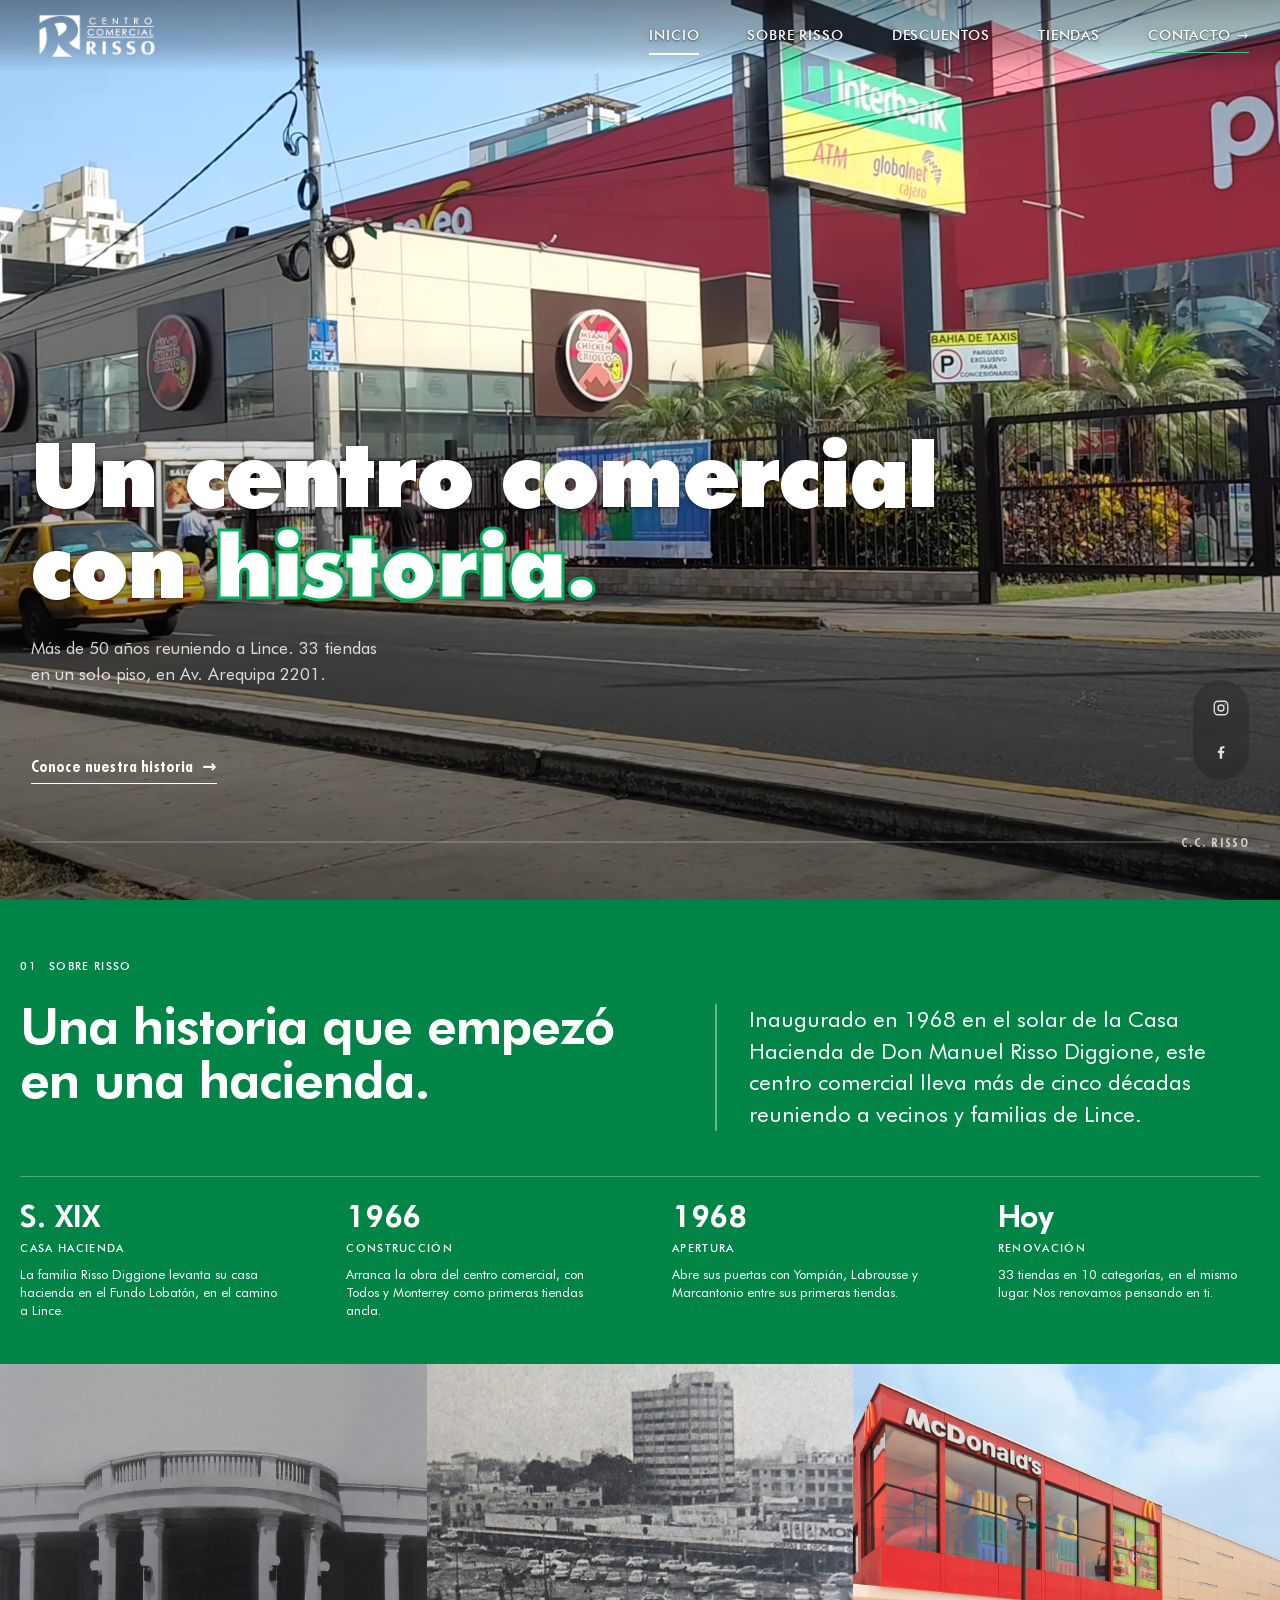
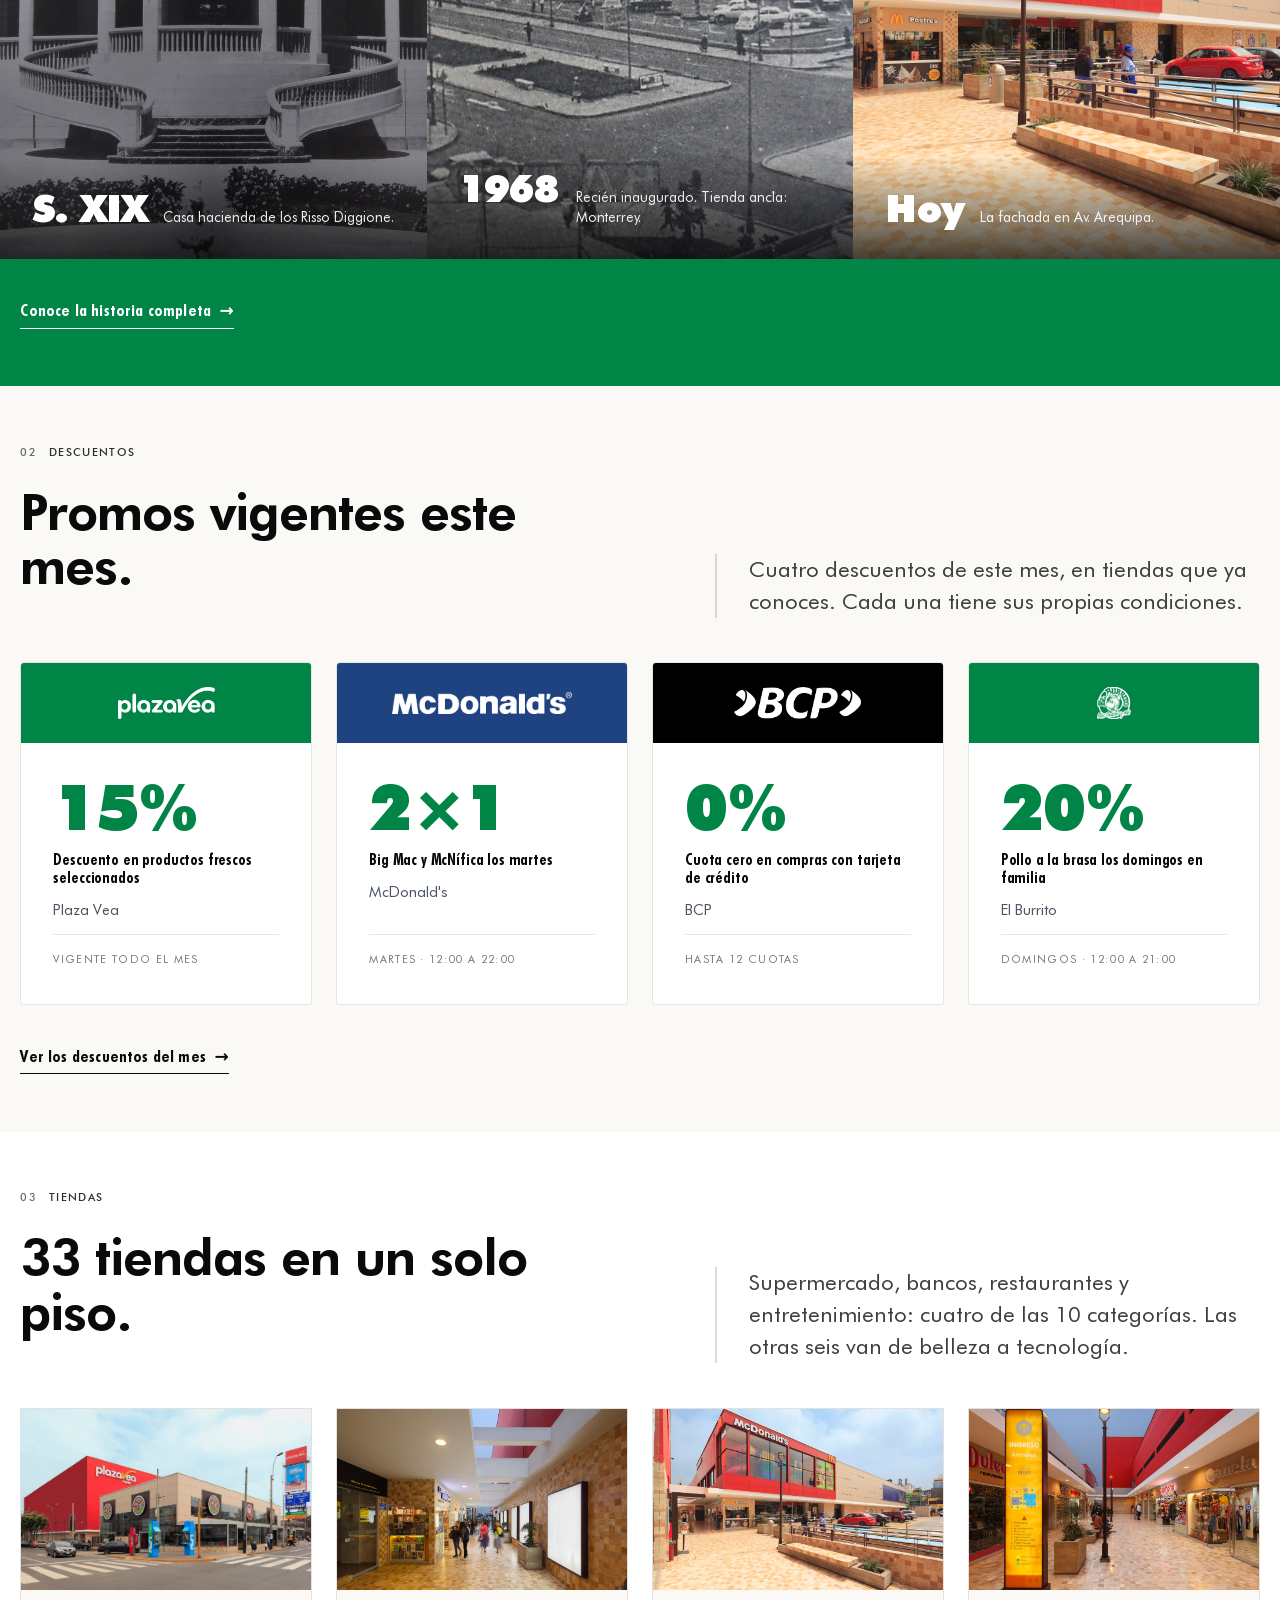
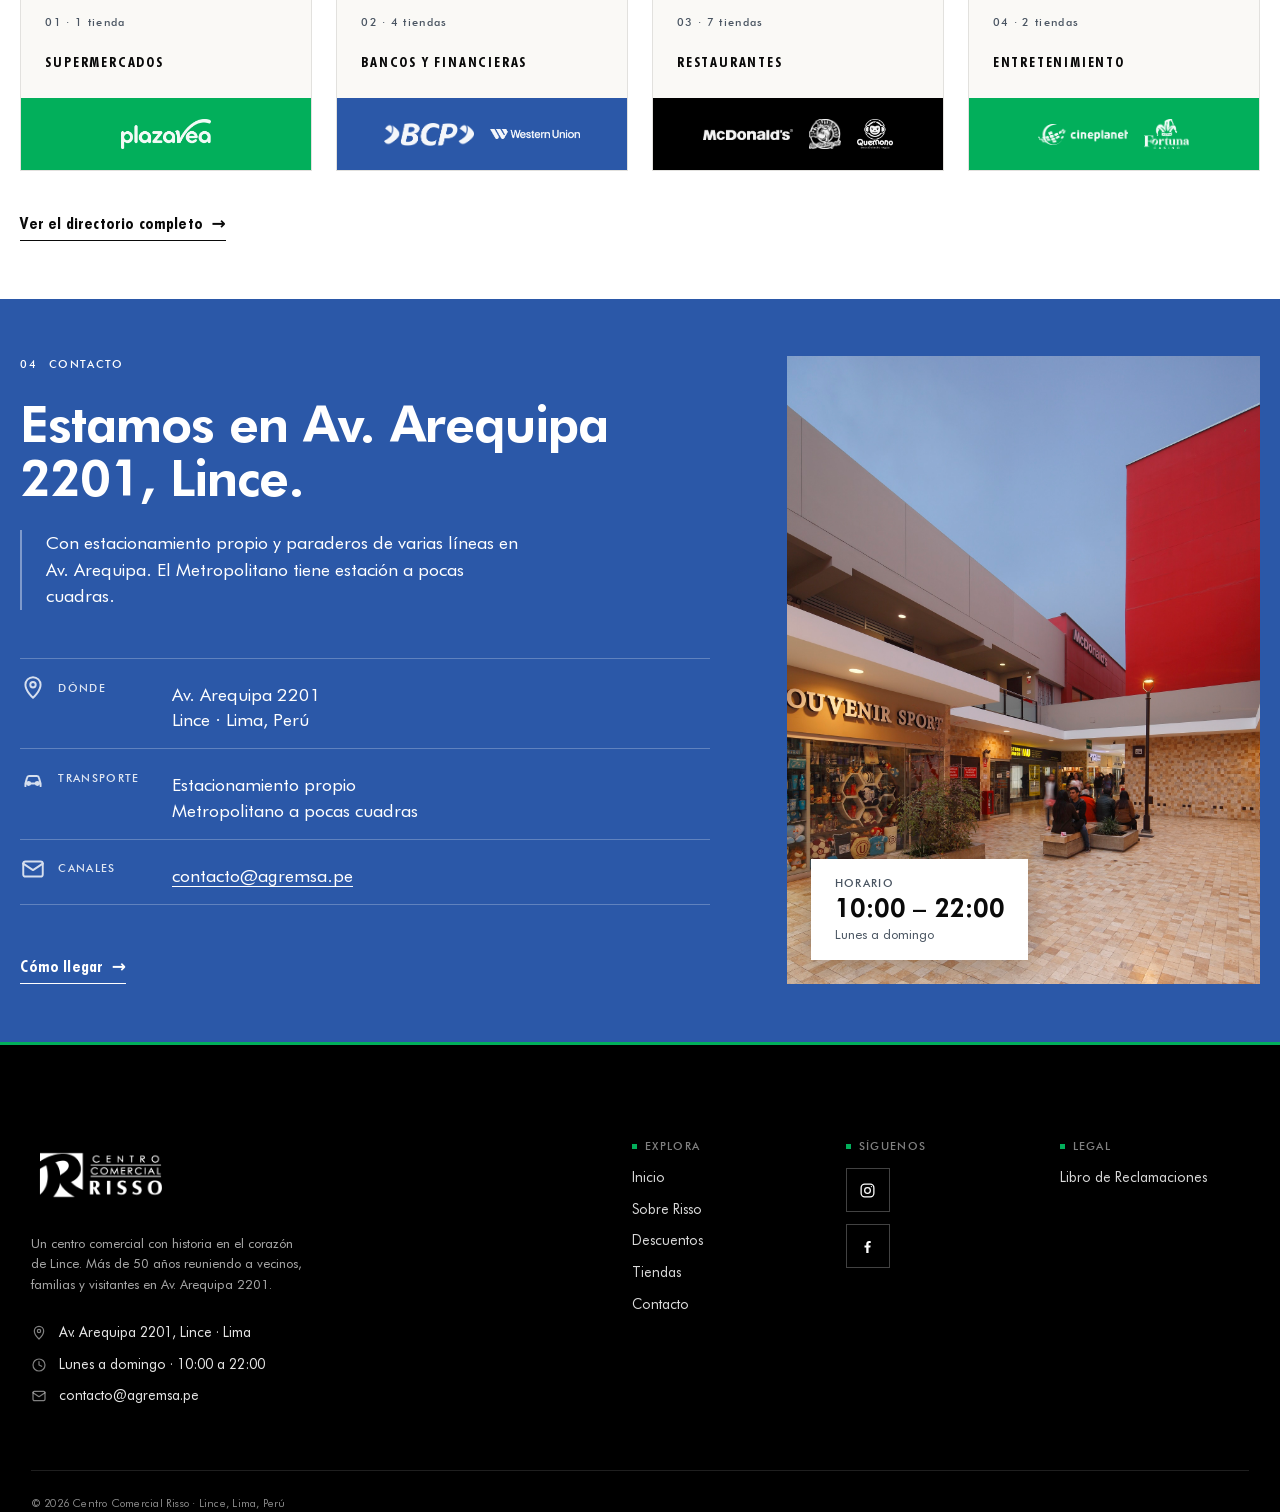
==== v2/index.html @ 8b66ca93 "merge(opendesign): pase tipografico y ritmo vertical del 20-oct desde Open Design - styles.css: ritm" ====
<!doctype html>
<html lang="es-PE">
<head>
  <meta charset="utf-8">
  <meta name="viewport" content="width=device-width, initial-scale=1">
  <title>Centro Comercial Risso · Un espacio de reencuentro · Lince, Lima</title>
  <meta name="description" content="Más de 50 años reuniendo a Lince. 33 tiendas, gastronomía y servicios en un solo piso, en Av. Arequipa 2201. Abierto de lunes a domingo, de 10:00 a 22:00.">
  <meta name="theme-color" content="#02AF5B">
  <meta property="og:type" content="website">
  <meta property="og:title" content="Centro Comercial Risso · Un espacio de reencuentro · Lince">
  <meta property="og:description" content="Más de 50 años reuniendo a Lince. 33 tiendas, 10 categorías y un solo piso, en Av. Arequipa 2201.">
  <meta property="og:image" content="assets/img/cc/DSC08123%20de%20tama%C3%B1o%20grande.jpeg">
  <meta property="og:locale" content="es_PE">
  <link rel="icon" type="image/png" href="assets/img/logo.png">
  <link rel="preload" href="fonts/woff2/FuturaExtraBlack.woff2" as="font" type="font/woff2" crossorigin>
  <link rel="stylesheet" href="assets/css/tokens.css">
  <link rel="stylesheet" href="assets/css/styles.css">
  <script src="assets/js/main.js" defer></script>
</head>
<body>
  <a href="#main" class="skip-link">Saltar al contenido</a>

  <!-- ============================================================
       HEADER (shared)
       ============================================================ -->
  <header class="site-header is-on-dark" role="banner">
    <a href="index.html" class="brand" aria-label="Centro Comercial Risso · Inicio">
      <img src="assets/img/logo-white.png" alt="Centro Comercial Risso" width="206" height="48">
    </a>
    <nav class="nav" aria-label="Navegación principal">
      <a href="index.html" class="is-active" aria-current="page">Inicio</a>
      <a href="sobre-risso.html">Sobre Risso</a>
      <a href="descuentos.html">Descuentos</a>
      <a href="tiendas.html">Tiendas</a>
      <a href="contacto.html" class="nav-cta">Contacto</a>
    </nav>
    <button class="menu-btn" id="menu-btn" aria-label="Abrir menú" aria-expanded="false" aria-controls="mobile-drawer">
      <svg viewBox="0 0 24 24" fill="none" stroke="currentColor" stroke-width="2" stroke-linecap="round" aria-hidden="true"><line x1="4" y1="7" x2="20" y2="7"/><line x1="4" y1="12" x2="20" y2="12"/><line x1="4" y1="17" x2="20" y2="17"/></svg>
    </button>
    <div class="mobile-drawer" id="mobile-drawer" role="dialog" aria-modal="true" aria-labelledby="menu-btn" aria-hidden="true">
      <button class="drawer-close" aria-label="Cerrar menú">
        <svg width="22" height="22" viewBox="0 0 24 24" fill="none" stroke="currentColor" stroke-width="2" stroke-linecap="round" aria-hidden="true"><line x1="6" y1="6" x2="18" y2="18"/><line x1="18" y1="6" x2="6" y2="18"/></svg>
      </button>
      <a href="index.html" aria-current="page">Inicio</a>
      <a href="sobre-risso.html">Sobre Risso</a>
      <a href="descuentos.html">Descuentos</a>
      <a href="tiendas.html">Tiendas</a>
      <a href="contacto.html">Contacto</a>
    </div>
  </header>

  <main id="main">

    <!-- ============================================================
         HERO — full-bleed video + centered claim + RRSS overlay
         ============================================================ -->
    <section class="hero" aria-label="Inicio">
      <video class="hero-video" autoplay muted loop playsinline preload="metadata"
             poster="assets/img/cc/DSC08123%20de%20tama%C3%B1o%20grande.jpeg"
             aria-hidden="true">
        <source data-format="av1" src="videos/risso_tour.mp4" type="video/mp4; codecs=av01.0.05M.08">
        <source src="videos/risso_tour_h264.mp4" type="video/mp4">
      </video>
      <div class="hero-overlay" aria-hidden="true"></div>

      <div class="hero-content">
        <div class="hero-claim-wrap">
          <h1 class="hero-claim">
            <span class="word"><span>Un</span></span>
            <span class="word"><span>centro</span></span>
            <span class="word"><span>comercial</span></span><br>
            <span class="word"><span>con</span></span>
            <span class="word is-remate"><span>historia</span></span><span class="hero-claim-period">.</span>
          </h1>
        </div>
        <p class="hero-sub">Más de 50 años reuniendo a Lince. 33 tiendas en un solo piso, en Av. Arequipa 2201.</p>
        <div class="hero-cta">
          <a href="sobre-risso.html" class="cta-link is-on-dark">Conoce nuestra historia</a>
        </div>
        <div class="hero-progress" aria-hidden="true">
          <div class="progress-track"><div class="progress-bar"></div></div>
          <span class="progress-label">C.C. Risso</span>
        </div>
      </div>

      <!-- RRSS overlay fixed bottom-right (only Inicio) -->
      <div class="hero-socials" aria-label="Redes sociales">
        <a href="https://www.instagram.com/c.c.risso/" target="_blank" rel="noopener" aria-label="Instagram">
          <svg viewBox="0 0 24 24" fill="none" stroke="currentColor" stroke-width="1.8" aria-hidden="true"><rect x="3" y="3" width="18" height="18" rx="5"/><circle cx="12" cy="12" r="4"/><circle cx="17.5" cy="6.5" r="0.9" fill="currentColor" stroke="none"/></svg>
        </a>
        <a href="https://www.facebook.com/CentroComercialRisso/" target="_blank" rel="noopener" aria-label="Facebook">
          <svg viewBox="0 0 24 24" fill="currentColor" aria-hidden="true"><path d="M13.5 21v-7.5h2.5l.4-3h-2.9V8.6c0-.86.24-1.45 1.47-1.45H16.6V4.43c-.28-.04-1.25-.12-2.38-.12-2.36 0-3.97 1.44-3.97 4.08v2.11H7.75v3h2.5V21h3.25z"/></svg>
        </a>
      </div>
    </section>

    <!-- ============================================================
         STORYTELLING ANCHORS — Sobre Risso → Descuentos → Tiendas → Contacto
         ============================================================ -->

    <!-- ANCLA 1 · SOBRE RISSO -->
    <section class="anchor anchor--green" id="sobre-risso" aria-labelledby="anchor-1-title">
      <div class="container">
        <div class="anchor-head">
          <div>
            <div class="anchor-eyebrow">
              <span class="num">01</span>
              <span class="label">Sobre Risso</span>
            </div>
            <h2 id="anchor-1-title">Una historia que empezó en una hacienda.</h2>
          </div>
          <p>Inaugurado en 1968 en el solar de la Casa Hacienda de Don Manuel Risso Diggione, este centro comercial lleva más de cinco décadas reuniendo a vecinos y familias de Lince.</p>
        </div>

        <!-- Mini-timeline: 4 hitos en columnas -->
        <div class="timeline" role="list">
          <div class="timeline-item" role="listitem">
            <span class="year">S. XIX</span>
            <span class="label">Casa Hacienda</span>
            <span class="blurb">La familia Risso Diggione levanta su casa hacienda en el Fundo Lobatón, en el camino a Lince.</span>
          </div>
          <div class="timeline-item" role="listitem">
            <span class="year">1966</span>
            <span class="label">Construcción</span>
            <span class="blurb">Arranca la obra del centro comercial, con Todos y Monterrey como primeras tiendas ancla.</span>
          </div>
          <div class="timeline-item" role="listitem">
            <span class="year">1968</span>
            <span class="label">Apertura</span>
            <span class="blurb">Abre sus puertas con Yompián, Labrousse y Marcantonio entre sus primeras tiendas.</span>
          </div>
          <div class="timeline-item" role="listitem">
            <span class="year">Hoy</span>
            <span class="label">Renovación</span>
            <span class="blurb">33 tiendas en 10 categorías, en el mismo lugar. Nos renovamos pensando en ti.</span>
          </div>
        </div>
      </div>

      <!-- Diptych: now vs then, full-bleed, alto fijo, sin gap -->
      <div class="photo-row">
        <figure class="photo-row-item">
          <img src="assets/img/cc/ccrisso/quienessomos1_MG_4568.jpg" alt="La Casa Hacienda de los Risso Diggione, sobre cuyo solar se construyó el Centro Comercial Risso" loading="lazy">
          <figcaption class="photo-row-cap">
            <span class="photo-row-cap-year">S. XIX</span>
            <span class="photo-row-cap-text">Casa hacienda de los Risso Diggione.</span>
          </figcaption>
        </figure>
        <figure class="photo-row-item">
          <img src="assets/img/cc/ccrisso/quienessomos_3.jpg" alt="Centro Comercial Risso recién inaugurado en 1968, con la tienda ancla Monterrey" loading="lazy">
          <figcaption class="photo-row-cap">
            <span class="photo-row-cap-year">1968</span>
            <span class="photo-row-cap-text">Recién inaugurado. Tienda ancla: Monterrey.</span>
          </figcaption>
        </figure>
        <figure class="photo-row-item">
          <img src="assets/img/cc/ccrisso/galeria1_MG_4933.jpg" alt="Fachada actual del Centro Comercial Risso sobre Av. Arequipa" loading="lazy">
          <figcaption class="photo-row-cap">
            <span class="photo-row-cap-year">Hoy</span>
            <span class="photo-row-cap-text">La fachada en Av. Arequipa.</span>
          </figcaption>
        </figure>
      </div>

      <div class="container">
        <div class="anchor-foot">
          <a href="sobre-risso.html" class="cta-link">Conoce la historia completa</a>
        </div>
      </div>
    </section>

    <!-- ANCLA 2 · DESCUENTOS -->
    <section class="anchor anchor--paper" id="descuentos" aria-labelledby="anchor-2-title">
      <div class="container">
        <div class="anchor-head">
          <div>
            <div class="anchor-eyebrow">
              <span class="num">02</span>
              <span class="label">Descuentos</span>
            </div>
            <h2 id="anchor-2-title">Promos vigentes este mes.</h2>
          </div>
          <p>Cuatro descuentos de este mes, en tiendas que ya conoces. Cada una tiene sus propias condiciones.</p>
        </div>

        <!-- Preview de 4 descuentos — mismas cards que descuentos.html
             (cycling banda G·B·I + logo blanco + descuento grande + título + tienda + vigencia) -->
        <div class="promo-list promo-list--home">

          <article class="promo-row">
            <div class="promo-card-band">
              <img src="assets/img/tenants/logos/PlazaVea_logo_rgb_blanco.png" alt="Plaza Vea" loading="lazy">
            </div>
            <div class="promo-card-body">
              <div class="promo-discount">15%</div>
              <h3 class="promo-title">Descuento en productos frescos seleccionados</h3>
              <p class="promo-store">Plaza Vea</p>
              <p class="promo-vigency">Vigente todo el mes</p>
            </div>
          </article>

          <article class="promo-row">
            <div class="promo-card-band">
              <img src="assets/img/tenants/logos/mcdonalds-wordmark_logo_blanco.png" alt="McDonald's" loading="lazy">
            </div>
            <div class="promo-card-body">
              <div class="promo-discount">2×1</div>
              <h3 class="promo-title">Big Mac y McNífica los martes</h3>
              <p class="promo-store">McDonald's</p>
              <p class="promo-vigency">Martes · 12:00 a 22:00</p>
            </div>
          </article>

          <article class="promo-row">
            <div class="promo-card-band">
              <img src="assets/img/tenants/logos/BCP_logo_blanco.png" alt="BCP" loading="lazy">
            </div>
            <div class="promo-card-body">
              <div class="promo-discount">0%</div>
              <h3 class="promo-title">Cuota cero en compras con tarjeta de crédito</h3>
              <p class="promo-store">BCP</p>
              <p class="promo-vigency">Hasta 12 cuotas</p>
            </div>
          </article>

          <article class="promo-row">
            <div class="promo-card-band">
              <img src="assets/img/tenants/logos/El_burrito_logo_blanco.png" alt="El Burrito" loading="lazy">
            </div>
            <div class="promo-card-body">
              <div class="promo-discount">20%</div>
              <h3 class="promo-title">Pollo a la brasa los domingos en familia</h3>
              <p class="promo-store">El Burrito</p>
              <p class="promo-vigency">Domingos · 12:00 a 21:00</p>
            </div>
          </article>

        </div>

        <div class="anchor-foot">
          <a href="descuentos.html" class="cta-link">Ver los descuentos del mes</a>
        </div>
      </div>
    </section>

    <!-- ANCLA 3 · TIENDAS -->
    <section class="anchor anchor--white" id="tiendas" aria-labelledby="anchor-3-title">
      <div class="container">
        <div class="anchor-head">
          <div>
            <div class="anchor-eyebrow">
              <span class="num">03</span>
              <span class="label">Tiendas</span>
            </div>
            <h2 id="anchor-3-title">33 tiendas en un solo piso.</h2>
          </div>
          <p>Supermercado, bancos, restaurantes y entretenimiento: cuatro de las 10 categorías. Las otras seis van de belleza a tecnología.</p>
        </div>

        <!-- Preview de 4 categorías con logos -->
        <div class="category-preview-grid">
          <a href="tiendas.html#cat-1" class="cat-preview">
            <span class="cat-thumb">
              <img src="assets/img/cc/ccrisso/inicio2_MG_4885v.jpg" alt="Plaza Vea y el centro comercial visto desde Av. Arequipa" loading="lazy">
            </span>
            <span class="cat-body">
              <span class="cat-num">01 · 1 tienda</span>
              <span class="cat-name">Supermercados</span>
            </span>
            <span class="cat-logos"><img src="assets/img/tenants/logos/PlazaVea_logo_rgb_blanco.png" alt="Plaza Vea"></span>
          </a>
          <a href="tiendas.html#cat-2" class="cat-preview">
            <span class="cat-thumb">
              <img src="assets/img/cc/ccrisso/galeria3_MG_5035.jpg" alt="Galería techada del centro comercial" loading="lazy">
            </span>
            <span class="cat-body">
              <span class="cat-num">02 · 4 tiendas</span>
              <span class="cat-name">Bancos y Financieras</span>
            </span>
            <span class="cat-logos"><img src="assets/img/tenants/logos/BCP_logo_blanco.png" alt="BCP"><img src="assets/img/tenants/logos/WesternUnion_logo_2023_Unalinea_blanco.png" alt="Western Union"></span>
          </a>
          <a href="tiendas.html#cat-3" class="cat-preview">
            <span class="cat-thumb">
              <img src="assets/img/cc/ccrisso/galeria1_MG_4933.jpg" alt="Exterior de McDonald's en el centro comercial" loading="lazy">
            </span>
            <span class="cat-body">
              <span class="cat-num">03 · 7 tiendas</span>
              <span class="cat-name">Restaurantes</span>
            </span>
            <span class="cat-logos"><img src="assets/img/tenants/logos/mcdonalds-wordmark_logo_blanco.png" alt="McDonald's"><img src="assets/img/tenants/logos/El_burrito_logo_blanco.png" alt="El Burrito"><img src="assets/img/tenants/logos/quemono_logo_blanco.png" alt="Qué Monó"></span>
          </a>
          <a href="tiendas.html#cat-4" class="cat-preview">
            <span class="cat-thumb">
              <img src="assets/img/cc/ccrisso/galeria7_MG_5023.jpg" alt="Ingreso al centro comercial por la calle Arenales" loading="lazy">
            </span>
            <span class="cat-body">
              <span class="cat-num">04 · 2 tiendas</span>
              <span class="cat-name">Entretenimiento</span>
            </span>
            <span class="cat-logos"><img src="assets/img/tenants/logos/cineplanet_logo_blanco.png" alt="Cineplanet"><img src="assets/img/tenants/logos/Nuevo_Fortuna_Casino_logo_blanco.png" alt="Nuevo Fortuna Casino"></span>
          </a>
        </div>

        <div class="anchor-foot">
          <a href="tiendas.html" class="cta-link">Ver el directorio completo</a>
        </div>
      </div>
    </section>

    <!-- ANCLA 4 · CONTACTO -->
    <section class="anchor anchor--blue" id="contacto" aria-labelledby="anchor-4-title" data-od-id="ancla-contacto">
      <div class="container visit-grid">
        <div class="visit-copy">
          <div class="anchor-eyebrow">
            <span class="num">04</span>
            <span class="label">Contacto</span>
          </div>
          <h2 id="anchor-4-title">Estamos en Av. Arequipa 2201, Lince.</h2>
          <p class="visit-lede">Con estacionamiento propio y paraderos de varias líneas en Av. Arequipa. El Metropolitano tiene estación a pocas cuadras.</p>

          <dl class="visit-facts">
            <div class="visit-fact">
              <dt><img src="assets/img/icons/pin.svg" alt="">Dónde</dt>
              <dd><address>Av. Arequipa 2201<br>Lince · Lima, Perú</address></dd>
            </div>
            <div class="visit-fact">
              <dt><img src="assets/img/icons/car.svg" alt="">Transporte</dt>
              <dd>Estacionamiento propio<br>Metropolitano a pocas cuadras</dd>
            </div>
            <div class="visit-fact">
              <dt><img src="assets/img/icons/mail.svg" alt="">Canales</dt>
              <dd><a href="mailto:contacto@agremsa.pe">contacto@agremsa.pe</a></dd>
            </div>
          </dl>

          <div class="anchor-foot">
            <a href="contacto.html" class="cta-link">Cómo llegar</a>
          </div>
        </div>

        <figure class="visit-media">
          <img src="assets/img/cc/ccrisso/galeria5_MG_5026.jpg" width="1500" height="2250" alt="Plaza del Centro Comercial Risso al atardecer, con visitantes frente a la tienda Souvenir Sport" loading="lazy" data-od-id="contacto-imagen">
          <figcaption class="visit-plate">
            <span class="visit-plate-label">Horario</span>
            <span class="visit-plate-hours">10:00 – 22:00</span>
            <span class="visit-plate-meta">Lunes a domingo</span>
          </figcaption>
        </figure>
      </div>
    </section>

  </main>

  <!-- ============================================================
       FOOTER (shared · black)
       ============================================================ -->
  <footer class="site-footer" role="contentinfo" data-od-id="site-footer">
    <div class="footer-inner">
      <div class="footer-top">
        <div class="footer-brand">
          <img src="assets/img/logo-white.png" alt="Centro Comercial Risso" width="120" height="28">
          <p>Un centro comercial con historia en el corazón de Lince. Más de 50 años reuniendo a vecinos, familias y visitantes en Av. Arequipa 2201.</p>
          <ul class="footer-contact">
            <li>
              <svg viewBox="0 0 24 24" fill="none" stroke="currentColor" stroke-width="1.8" stroke-linecap="round" stroke-linejoin="round" aria-hidden="true"><path d="M12 21s-7-6.2-7-12a7 7 0 0 1 14 0c0 5.8-7 12-7 12z"/><circle cx="12" cy="9" r="2.5"/></svg>
              <span>Av. Arequipa 2201, Lince · Lima</span>
            </li>
            <li>
              <svg viewBox="0 0 24 24" fill="none" stroke="currentColor" stroke-width="1.8" stroke-linecap="round" stroke-linejoin="round" aria-hidden="true"><circle cx="12" cy="12" r="9"/><polyline points="12 7 12 12 16 14"/></svg>
              <span>Lunes a domingo · 10:00 a 22:00</span>
            </li>
            <li>
              <svg viewBox="0 0 24 24" fill="none" stroke="currentColor" stroke-width="1.8" stroke-linecap="round" stroke-linejoin="round" aria-hidden="true"><rect x="3" y="5" width="18" height="14" rx="2"/><polyline points="3 7 12 13 21 7"/></svg>
              <a href="mailto:contacto@agremsa.pe">contacto@agremsa.pe</a>
            </li>
          </ul>
        </div>
        <div class="footer-cols">
          <div class="footer-col">
            <h4>Explora</h4>
            <ul>
              <li><a href="index.html">Inicio</a></li>
              <li><a href="sobre-risso.html">Sobre Risso</a></li>
              <li><a href="descuentos.html">Descuentos</a></li>
              <li><a href="tiendas.html">Tiendas</a></li>
              <li><a href="contacto.html">Contacto</a></li>
            </ul>
          </div>
          <div class="footer-col">
            <h4>Síguenos</h4>
            <ul class="footer-socials">
              <li><a href="https://www.instagram.com/c.c.risso/" target="_blank" rel="noopener" aria-label="Instagram">
                <svg viewBox="0 0 24 24" fill="none" stroke="currentColor" stroke-width="1.8" aria-hidden="true"><rect x="3" y="3" width="18" height="18" rx="5"/><circle cx="12" cy="12" r="4"/><circle cx="17.5" cy="6.5" r="0.9" fill="currentColor" stroke="none"/></svg>
              </a></li>
              <li><a href="https://www.facebook.com/CentroComercialRisso/" target="_blank" rel="noopener" aria-label="Facebook">
                <svg viewBox="0 0 24 24" fill="currentColor" aria-hidden="true"><path d="M13.5 21v-7.5h2.5l.4-3h-2.9V8.6c0-.86.24-1.45 1.47-1.45H16.6V4.43c-.28-.04-1.25-.12-2.38-.12-2.36 0-3.97 1.44-3.97 4.08v2.11H7.75v3h2.5V21h3.25z"/></svg>
              </a></li>
            </ul>
          </div>
          <div class="footer-col">
            <h4>Legal</h4>
            <ul>
              <li><a href="libro-reclamaciones.html">Libro de Reclamaciones</a></li>
            </ul>
          </div>
        </div>
      </div>
      <div class="footer-bottom">
        <span>© 2026 Centro Comercial Risso · Lince, Lima, Perú</span>
        </div>
    </div>
  </footer>

</body>
</html>
---- v2/assets/css/tokens.css ----
/* ==========================================================================
   tokens.css — Risso v2
   Design tokens committed by the §8 direction contract.
   Color strategy: COMMITTED.
     - green #02AF5B  ≈45% of the surface (Inicio, Sobre Risso, Contacto)
     - blue  #2B58A8  ≈25% (Tiendas bands, Descuentos accents)
     - black #000000  100% footer
     - white #FFFFFF  ground
     - light tints #41C384 / #5F81BD appear ONLY on hover/surface transitions
   Type stack: Futura exclusively.
     - Heavy (800) / Extra Black (900) → display
     - Medium (500) → kickers, small-caps UI (tracking +60)
     - Book (400)  → body
   Motion grammar: compuesto — fades ≤200ms ease-out, scroll-behavior smooth.
   ========================================================================== */

:root {
  /* --- Color · brand (committed, verified from logo) ------------------- */
  --brand-green:        #02AF5B;   /* dominant green in mark */
  --brand-green-light:  #41C384;   /* tint · hover/surface only */
  --brand-green-deep:   #018547;   /* 8% darker for AAA contrast on white text */

  --brand-blue:         #2B58A8;   /* dominant blue in mark */
  --brand-blue-light:   #5F81BD;   /* tint · hover/surface only */
  --brand-blue-deep:    #1F4280;   /* 8% darker for AAA contrast on white text */

  --ink:                #000000;
  --ink-soft:           #1A1A1A;   /* near-black for soft footer surfaces */
  --ground:             #FFFFFF;
  --paper:              #FAF9F6;   /* warm-neutral ground for editorial sections */

  /* --- Color · text ---------------------------------------------------- */
  --fg:                 #0A0A0A;
  --fg-muted:           #4A5562;
  --fg-soft:            #6E7785;
  --fg-on-green:        #FFFFFF;   /* white on green fills */
  --fg-on-blue:         #FFFFFF;
  --fg-on-ink:          #FFFFFF;

  /* --- Color · state ---------------------------------------------------- */
  --color-error:        #C8482B;   /* form / wizard validation */

  /* --- Color · utility ------------------------------------------------ */
  --border:             rgba(10, 10, 10, 0.10);
  --border-strong:      rgba(10, 10, 10, 0.20);
  --overlay-dark:       rgba(0, 0, 0, 0.42);   /* hero gradient floor */
  --overlay-light:      rgba(255, 255, 255, 0.06);

  /* --- Typography · Futura (self-hosted WOFF2) ------------------------ */
  --font-sans:          "Futura", "Trebuchet MS", system-ui, -apple-system, sans-serif;

  /* Display scale (Futura Heavy/Extra Black) */
  --fs-display-1:       clamp(40px, 7vw, 96px);    /* hero claim */
  --fs-display-2:       clamp(36px, 5.4vw, 76px);   /* page opening */
  --fs-display-3:       clamp(28px, 4vw, 56px);    /* section heading */
  --fs-display-4:       clamp(22px, 2.7vw, 38px);   /* sub-heading */

  --fs-body-lg:         clamp(17px, 1.4vw, 21px);
  --fs-body:            clamp(15px, 1.15vw, 17px);
  --fs-body-sm:         13px;
  --fs-caption:         11px;

  /* Letter-spacing (Futura geometry demands wider tracking for kickers) */
  --track-kicker:       0.06em;     /* +60 / 1000 ≈ Medium UI / kickers */
  --track-display:      -0.01em;    /* tight for Heavy display */
  --track-caps:         0.12em;     /* extra-wide for SMALL CAPS labels */

  /* Line-height */
  --lh-tight:           1.02;
  --lh-display:         1.06;
  --lh-heading:         1.12;
  --lh-body:            1.55;

  /* --- Spacing · 4px rhythm, generous display spacing --------------- */
  --s-1:  4px;
  --s-2:  8px;
  --s-3:  12px;
  --s-4:  16px;
  --s-5:  24px;
  --s-6:  32px;
  --s-7:  48px;
  --s-8:  64px;
  --s-9:  96px;
  --s-10: 128px;
  --s-11: 160px;

  /* Generous editorial padding · "more space above a heading than below it" */
  --pad-section:        clamp(96px, 12vw, 160px);
  --pad-section-tight:  clamp(64px, 8vw, 112px);
  --pad-block:          clamp(48px, 6vw, 80px);

  /* --- Layout ---------------------------------------------------------- */
  --gutter:             clamp(20px, 2.4vw, 40px);   /* side gutter */
  --gutter-xl:          clamp(12px, 1.6vw, 28px);   /* xl removes lateral padding */
  --maxw-prose:         62ch;
  --maxw-narrow:        880px;
  --maxw-content:       clamp(1280px, 96vw, 1680px);
  --maxw-wide:          1440px;
  --maxw-full:          1680px;

  /* --- Motion · compuesto -------------------------------------------- */
  --ease-out:           cubic-bezier(0.22, 0.61, 0.36, 1);
  --ease-in-out:        cubic-bezier(0.65, 0, 0.35, 1);
  --t-fast:             120ms;
  --t-base:             180ms;
  --t-slow:             240ms;
  --scroll:             smooth;

  /* --- Radius · minimal (geometric mid-century) ---------------------- */
  --r-none:             0;
  --r-xs:               2px;
  --r-sm:               4px;
  --r-md:               8px;

  /* --- z-index -------------------------------------------------------- */
  --z-nav:    50;
  --z-overlay:60;
  --z-modal:  80;

  /* --- Breakpoints (for reference; CSS uses raw values) ---------------- */
  /* sm 640 · md 768 · lg 1024 · xl 1280 · 2xl 1536 */
}

/* WCAG-aware utility classes for text-on-fill pairs */
.on-green { color: var(--fg-on-green); }
.on-blue  { color: var(--fg-on-blue); }
.on-ink   { color: var(--fg-on-ink); }

@media (prefers-reduced-motion: reduce) {
  *, *::before, *::after {
    animation-duration: 0.001ms !important;
    animation-iteration-count: 1 !important;
    transition-duration: 0.001ms !important;
    scroll-behavior: auto !important;
  }
}

html { scroll-behavior: smooth; }
---- v2/assets/css/styles.css ----
/* ==========================================================================
   styles.css — Risso v2
   Confianza modernista · Futura-exclusive · color committed (green/blue/ink)
   Companion to tokens.css (must load first).
   ========================================================================== */

/* ---------- Font face: self-hosted WOFF2 (no Google Fonts) ---------- */
@font-face { font-family: 'Futura'; font-style: normal; font-weight: 400; font-display: swap; src: url('../../fonts/woff2/FuturaBook.woff2') format('woff2'); }
@font-face { font-family: 'Futura'; font-style: italic; font-weight: 400; font-display: swap; src: url('../../fonts/woff2/FuturaBookItalic.woff2') format('woff2'); }
@font-face { font-family: 'Futura'; font-style: normal; font-weight: 500; font-display: swap; src: url('../../fonts/woff2/FuturaMedium.woff2') format('woff2'); }
@font-face { font-family: 'Futura'; font-style: normal; font-weight: 700; font-display: swap; src: url('../../fonts/woff2/FuturaBold.woff2') format('woff2'); }
@font-face { font-family: 'Futura'; font-style: italic; font-weight: 700; font-display: swap; src: url('../../fonts/woff2/FuturaBoldItalic.woff2') format('woff2'); }
@font-face { font-family: 'Futura'; font-style: normal; font-weight: 800; font-display: swap; src: url('../../fonts/woff2/FuturaHeavy.woff2') format('woff2'); }
@font-face { font-family: 'Futura'; font-style: italic; font-weight: 800; font-display: swap; src: url('../../fonts/woff2/FuturaHeavyItalic.woff2') format('woff2'); }
@font-face { font-family: 'Futura'; font-style: normal; font-weight: 900; font-display: swap; src: url('../../fonts/woff2/FuturaExtraBlack.woff2') format('woff2'); }

/* ---------- Reset ---------- */
*, *::before, *::after { box-sizing: border-box; }
html, body { margin: 0; padding: 0; }
img, svg, video { display: block; max-width: 100%; height: auto; }
button { font: inherit; color: inherit; background: none; border: none; cursor: pointer; }
input, select, textarea { font: inherit; color: inherit; }
a { color: inherit; text-decoration: none; }
ul, ol { margin: 0; padding: 0; list-style: none; }

/* ---------- Base ---------- */
html {
  font-family: var(--font-sans);
  font-weight: 400;
  font-size: 16px;
  line-height: var(--lh-body);
  color: var(--fg);
  background: var(--ground);
  -webkit-text-size-adjust: 100%;
  text-rendering: optimizeLegibility;
  scroll-behavior: smooth;
}
@media (prefers-reduced-motion: reduce) {
  html { scroll-behavior: auto; }
}
body { min-height: 100vh; overflow-x: hidden; }
::selection { background: var(--brand-green); color: var(--fg-on-green); }

/* ---------- Typography scale ---------- */
h1, h2, h3, h4, h5, h6 { margin: 0; font-family: var(--font-sans); font-weight: 800; line-height: var(--lh-display); letter-spacing: var(--track-display); color: inherit; }
.display-1 { font-size: var(--fs-display-1); font-weight: 800; line-height: var(--lh-tight); letter-spacing: -0.025em; }
.display-2 { font-size: var(--fs-display-2); font-weight: 800; line-height: var(--lh-display); }
.display-3 { font-size: var(--fs-display-3); font-weight: 800; line-height: var(--lh-heading); }
.display-4 { font-size: var(--fs-display-4); font-weight: 700; line-height: var(--lh-heading); }
.kicker    { font-size: var(--fs-caption); font-weight: 500; letter-spacing: var(--track-kicker); text-transform: uppercase; color: var(--fg-muted); }
.caps      { font-size: var(--fs-caption); font-weight: 500; letter-spacing: var(--track-caps); text-transform: uppercase; }
.lede      { font-size: var(--fs-body-lg); font-weight: 400; line-height: 1.45; color: var(--fg); max-width: 56ch; }
.body-lg   { font-size: var(--fs-body-lg); }
.body      { font-size: var(--fs-body); }
.body-sm   { font-size: var(--fs-body-sm); color: var(--fg-muted); }
em, i { font-style: italic; font-family: var(--font-sans); }

/* ---------- Layout primitives ---------- */
.container { width: 100%; max-width: var(--maxw-content); margin-inline: auto; padding-inline: var(--gutter); }
.container-narrow { width: 100%; max-width: var(--maxw-narrow); margin-inline: auto; padding-inline: var(--gutter); }
.container-wide   { width: 100%; max-width: var(--maxw-wide); margin-inline: auto; padding-inline: var(--gutter); }
.container-full   { width: 100%; max-width: var(--maxw-full); margin-inline: auto; padding-inline: var(--gutter); }
.section { padding-block: var(--pad-section); }
.section-tight { padding-block: var(--pad-section-tight); }
@media (min-width: 1280px) {
  .container, .container-narrow, .container-wide, .container-full {
    padding-inline: var(--gutter-xl);   /* xl removes lateral padding */
  }
}

/* ---------- Header / Nav ---------- */
.site-header {
  position: fixed; top: 0; left: 0; right: 0;
  z-index: var(--z-nav);
  display: flex; align-items: center; justify-content: space-between;
  padding: var(--s-1) var(--gutter);   /* 4px block padding keeps the 72px navbar height with the larger logo */
  transition: background var(--t-base) var(--ease-out);
}
.site-header.is-on-dark { color: var(--fg-on-ink); }
.site-header.is-on-dark:not(.is-scrolled) {
  /* Scrim: the header stays transparent, but a soft dark wash guarantees the
     white nav and logo keep contrast over the hero video (Inicio) and over the
     green/blue page-open fills (Sobre Risso, Descuentos, Tiendas, Contacto,
     Libro de Reclamaciones). */
  background: linear-gradient(to bottom, rgba(0,0,0,0.40), rgba(0,0,0,0.22) 62%, rgba(0,0,0,0));
  text-shadow: 0 1px 2px rgba(0,0,0,0.55), 0 0 8px rgba(0,0,0,0.3);
}
/* logo-white.png is the brand-colour mark, not a white version: force it to
   solid white so it never disappears on green, blue or the video. */
.site-header.is-on-dark .brand img { filter: brightness(0) invert(1); }
.site-header.is-scrolled { background: rgba(255,255,255,0.96); backdrop-filter: blur(8px); color: var(--fg); border-bottom: 1px solid var(--border); }
.site-header.is-scrolled.is-on-dark { background: rgba(0,0,0,0.86); color: var(--fg-on-ink); border-bottom: 1px solid rgba(255,255,255,0.06); }
.brand { display: inline-flex; align-items: center; gap: var(--s-3); }
.brand img { height: 64px; width: auto; }   /* logo: 64px / 72px navbar ≈ 89% — larger mark, header height unchanged */
.brand-name { display: none; }   /* "Risso" text removed per brief */
.nav { display: none; }
@media (min-width: 1024px) {
  .nav { display: flex; align-items: center; gap: var(--s-7); }
}
.nav a {
  position: relative;
  display: inline-flex; align-items: center;
  font-size: 14px; font-weight: 500;
  font-style: normal;   /* keep nav upright — never italic */
  color: inherit;
  padding: 6px 0;
  text-transform: uppercase;   /* Comment 12: nav goes upper-case */
  letter-spacing: var(--track-kicker);   /* 0.06em — kicker tracking for small caps at 14px */
  transition: color var(--t-base) var(--ease-out);
}
/* Hover underline grows from the left, same motion language as the footer
   links. Plain links only — .nav-cta already uses ::after for its arrow. */
.nav a:not(.nav-cta)::after {
  content: ''; position: absolute; left: 0; right: 0; bottom: -2px;
  height: 2px; background: currentColor;
  transform: scaleX(0); transform-origin: left;
  transition: transform var(--t-base) var(--ease-out);
}
.nav a:not(.nav-cta):hover::after,
.nav a:not(.nav-cta):focus-visible::after,
.nav a:not(.nav-cta).is-active::after { transform: scaleX(1); }
/* Mirror of the desktop active-link underline for the mobile drawer — same visual
   contract on every nav surface, so screen-reader users (aria-current) and sighted
   users get the same "estás aquí" affordance. Selector targets aria-current so it
   works on whichever link is the current page, regardless of which nav surface it
   lives on (drawer doesn't carry the .is-active class, only aria-current). */
.mobile-drawer a[aria-current="page"] { position: relative; }
.mobile-drawer a[aria-current="page"]::after {
  content: ''; position: absolute; left: 0; right: 0; bottom: -8px;
  height: 2px; background: var(--brand-green);
}
.nav-cta {
  /* Distinguished from plain nav links (color + permanent underline), since
     this is the highest-intent conversion action in the header — never a
     pill/chip, stays a text link like every other CTA on the site. */
  display: inline-flex; align-items: center; gap: 6px;
  font-size: 14px; font-weight: 700;
  font-style: normal;   /* keep cta upright — never italic */
  color: var(--brand-green-deep);
  padding: 6px 0;
  border-bottom: 1px solid var(--brand-green-deep);
  text-transform: uppercase;   /* Comment 12: matches the rest of the nav */
  letter-spacing: var(--track-kicker);
  transition: color var(--t-base) var(--ease-out),
              border-color var(--t-base) var(--ease-out);
}
.site-header.is-on-dark .nav-cta {
  /* WCAG fix (impeccable 2026-10): brand-green-light sobre brand bg daba 2.11–2.24:1.
     El token está declarado "tint · hover/surface only" en tokens.css. Reservamos el
     tinte para el underline (visible pero sin contraste crítico) y usamos --fg-on-ink
     (blanco) para el texto, que pasa 6.85:1 sobre blue y 4.72:1 sobre green-deep. */
  color: var(--fg-on-ink);
  border-bottom-color: var(--brand-green-light);
}
/* Hover never lightens the label: the underline strengthens toward the text
   colour and the arrow nudges right, so contrast never drops below rest. */
.site-header.is-on-dark .nav-cta:hover {
  color: var(--fg-on-ink);
  border-bottom-color: var(--fg-on-ink);
}
.nav-cta:hover { border-bottom-color: var(--fg); }
.nav-cta::after {
  content: '→'; display: inline-block;
  transition: transform var(--t-base) var(--ease-out);
}
.nav-cta:hover::after { transform: translateX(4px); }

/* mobile drawer */
.menu-btn { display: inline-flex; align-items: center; justify-content: center; padding: 8px; color: inherit; }
.menu-btn svg { width: 22px; height: 22px; }
@media (min-width: 1024px) { .menu-btn { display: none; } }
.mobile-drawer {
  position: fixed; inset: 0; z-index: var(--z-overlay);
  background: var(--ink); color: var(--fg-on-ink);
  display: flex; flex-direction: column; align-items: flex-start; justify-content: center;
  padding: var(--s-9) var(--gutter);
  opacity: 0; pointer-events: none;
  visibility: hidden;            /* impeccable 2026-10: removes from a11y tree AND
                                    prevents focus from entering the closed drawer */
  transition: opacity var(--t-slow) var(--ease-out),
              visibility 0s linear var(--t-slow);   /* delay visibility off
                                                       until opacity finishes */
}
.mobile-drawer.is-open {
  opacity: 1; pointer-events: auto;
  visibility: visible;
  transition: opacity var(--t-slow) var(--ease-out),
              visibility 0s linear 0s;   /* visibility on immediately on open */
}
.mobile-drawer a {
  display: block; font-size: clamp(32px, 7vw, 56px); font-weight: 800;
  letter-spacing: -0.02em; padding: 8px 0; color: var(--fg-on-ink);
}
.mobile-drawer .drawer-close {
  position: absolute; top: var(--s-5); right: var(--gutter);
  color: var(--fg-on-ink); padding: 8px;
}

/* ---------- Footer (black, editorial close) ---------- */
.site-footer {
  background: var(--ink); color: var(--fg-on-ink);
  padding: var(--s-9) 0 0;
  border-top: 3px solid var(--brand-green);
  overflow: hidden;
}
.footer-inner {
  max-width: var(--maxw-content);
  margin-inline: auto;
  padding-inline: var(--gutter);
}
.footer-top {
  display: grid; gap: var(--s-8); grid-template-columns: 1fr;
}
@media (min-width: 900px) {
  .footer-top { grid-template-columns: minmax(0, 1.15fr) minmax(0, 1.5fr); gap: var(--s-10); }
}
.footer-brand { display: flex; flex-direction: column; align-items: flex-start; gap: var(--s-5); }
.footer-brand img { height: 68px; width: auto; filter: brightness(0) invert(1); }
.footer-brand p { font-size: var(--fs-body-sm); color: rgba(255,255,255,0.66); max-width: 34ch; line-height: 1.6; margin: 0; }
.footer-contact { display: flex; flex-direction: column; gap: var(--s-3); margin-top: var(--s-1); }
.footer-contact li {
  display: flex; align-items: flex-start; gap: var(--s-3);
  font-size: 14px; line-height: 1.4; color: rgba(255,255,255,0.9);
}
.footer-contact svg { width: 16px; height: 16px; flex: none; margin-top: 2px; color: rgba(255,255,255,0.5); }
.footer-contact a { color: rgba(255,255,255,0.9); transition: color var(--t-base) var(--ease-out); }
.footer-contact a:hover { color: var(--fg-on-ink); text-decoration: underline; text-underline-offset: 3px; }

.footer-cols {
  display: grid; gap: var(--s-6) var(--s-5);
  grid-template-columns: repeat(2, minmax(0, 1fr));
  align-content: start;
}
@media (min-width: 640px) {
  .footer-cols { grid-template-columns: repeat(3, minmax(0, 1fr)); }
}
@media (max-width: 639px) {
  .footer-col:last-child { grid-column: 1 / -1; }
}
.footer-col h4 {
  display: flex; align-items: center; gap: 8px;
  font-size: var(--fs-caption); font-weight: 500; letter-spacing: var(--track-caps); text-transform: uppercase;
  color: rgba(255,255,255,0.5); margin-bottom: var(--s-4);
}
.footer-col h4::before { content: ""; width: 5px; height: 5px; flex: none; background: var(--brand-green); }
.footer-col ul { display: flex; flex-direction: column; gap: var(--s-3); }
.footer-col li { font-size: 14px; line-height: 1.4; color: rgba(255,255,255,0.8); }
.footer-col a {
  position: relative; display: inline-block;
  font-size: 14px; color: rgba(255,255,255,0.85);
  transition: color var(--t-base) var(--ease-out);
}
.footer-col a::after {
  content: ""; position: absolute; left: 0; right: 0; bottom: -2px; height: 1px;
  background: currentColor; transform: scaleX(0); transform-origin: left;
  transition: transform var(--t-base) var(--ease-out);
}
.footer-col a:hover { color: var(--fg-on-ink); }
.footer-col a:hover::after { transform: scaleX(1); }

.footer-socials { flex-direction: row; gap: var(--s-3); }
.footer-socials a {
  display: inline-flex; align-items: center; justify-content: center;
  width: 44px; height: 44px;
  color: var(--fg-on-ink);
  border: 1px solid rgba(255,255,255,0.26);
  transition: background var(--t-base) var(--ease-out), color var(--t-base) var(--ease-out), border-color var(--t-base) var(--ease-out);
}
.footer-socials a::after { display: none; }
.footer-socials a:hover { background: var(--fg-on-ink); color: var(--ink); border-color: var(--fg-on-ink); }
.footer-socials svg { width: 17px; height: 17px; }

.footer-bottom {
  margin-top: var(--s-8);
  padding-top: var(--s-5);
  border-top: 1px solid rgba(255,255,255,0.12);
  display: flex; flex-wrap: wrap; gap: var(--s-3) var(--s-5); justify-content: space-between;
  font-size: var(--fs-caption); letter-spacing: 0.02em; color: rgba(255,255,255,0.55);
}
/* ==========================================================================
   HERO (Inicio)
   ========================================================================== */
.hero {
  position: relative;
  min-height: 100vh; min-height: 100svh;
  display: flex; align-items: flex-end;
  overflow: hidden;
  background: var(--ink); color: var(--fg-on-ink);
  isolation: isolate;
}
.hero-media, .hero-video, .hero-poster {
  position: absolute; inset: 0;
  width: 100%; height: 100%;
  object-fit: cover;
  z-index: -2;
}
.hero-overlay {
  position: absolute; inset: 0;
  background: linear-gradient(180deg, rgba(0,0,0,0) 0%, rgba(0,0,0,0) 38%, rgba(0,0,0,0.42) 72%, rgba(0,0,0,0.58) 100%);
  z-index: -1;
}
.hero-content {
  position: relative; z-index: 1;
  width: 100%; padding: var(--s-7) var(--gutter) var(--s-7);
  display: flex; flex-direction: column;
}
.hero-claim-wrap {
  max-width: clamp(360px, 72vw, 1100px);   /* wide enough for "Un centro comercial" at Extra Black, tight enough for 2 líneas en desktop */
}
.hero-claim {
  font-size: var(--fs-display-1);
  font-weight: 900;       /* Extra Black for display */
  line-height: var(--lh-tight);
  letter-spacing: -0.025em;
  color: var(--fg-on-ink);
  margin: 0;
  text-shadow: 0 1px 2px rgba(0,0,0,0.45), 0 2px 14px rgba(0,0,0,0.25);   /* subtle legibility shadow over the video */
}
.hero-claim .word.is-remate > span {
  font-style: normal;   /* remate "historia": upright, siempre en Extra Black; el contorno verde solo refuerza */
  font-weight: 900;
  -webkit-text-stroke: 3px var(--brand-green);   /* internal-style green outline of the brand */
  text-stroke: 3px var(--brand-green);
}
.hero-claim .word:not(.is-remate) > span { font-style: normal; font-weight: 900; }   /* upright throughout — siempre bold, sin arranque liviano */
.hero-claim .word { display: inline-block; overflow: hidden; vertical-align: bottom; }
.hero-claim .word > span {
  display: inline-block;
  transform: translateY(112%);
  animation: wordUp 720ms var(--ease-out) forwards;
}
.hero-claim .word:nth-child(1) > span { animation-delay: 80ms; }
.hero-claim .word:nth-child(2) > span { animation-delay: 200ms; }
.hero-claim .word:nth-child(3) > span { animation-delay: 320ms; }
.hero-claim .word:nth-child(5) > span { animation-delay: 440ms; }
.hero-claim .word:nth-child(6) > span { animation-delay: 560ms; }
.hero-claim .word:nth-child(7) > span { animation-delay: 680ms; }
.hero-claim-dash > span { margin-right: 0.12em; }
@media (max-width: 700px) {
  .hero-claim { font-size: clamp(26px, 7.6vw, 40px); }   /* keeps "Un centro comercial" on one line on phones */
}
@keyframes wordUp { to { transform: translateY(0); } }
.hero-sub {
  margin-top: var(--s-5);
  max-width: 38ch;
  font-size: clamp(17px, 1.35vw, 20px); line-height: 1.5;
  text-wrap: balance;
  color: rgba(255,255,255,0.82);
}
.hero-cta { margin-top: var(--s-7); display: flex; gap: var(--s-5); flex-wrap: wrap; opacity: 1; transform: none; }
.hero-progress {
  margin-top: var(--s-7);
  display: flex; align-items: center; gap: var(--s-3);
  color: rgba(255,255,255,0.7);
}
.hero-progress .progress-track {
  position: relative; flex: 1; height: 2px;
  background: rgba(255,255,255,0.18);
  overflow: hidden;
}
.hero-progress .progress-bar {
  position: absolute; left: 0; top: 0; bottom: 0;
  width: 0%;
  background: var(--fg-on-ink);
  transition: width 80ms linear;
}
.hero-progress .progress-label {
  font-size: clamp(13px, 1vw, 14px); font-weight: 600;
  letter-spacing: var(--track-caps); text-transform: uppercase;
}
.hero-claim-period { color: #fff; font-weight: 900; -webkit-text-stroke: 3px var(--brand-green); text-stroke: 3px var(--brand-green); }   /* accent period: white fill, 3px green outline matching "historia" remate */

/* RRSS overlay fixed bottom-right of hero (only Inicio) */
.hero-socials {
  position: absolute; right: var(--gutter); bottom: 120px; z-index: 2;   /* lifted above hero-progress / cta row */
  display: flex; flex-direction: column; gap: var(--s-3);
  background: rgba(0,0,0,0.18); backdrop-filter: blur(6px);
  padding: var(--s-3); border-radius: 999px;
}
.hero-socials a {
  display: inline-flex; align-items: center; justify-content: center;
  width: 32px; height: 32px;
  color: var(--fg-on-ink);
  opacity: 0.85;
  transition: opacity var(--t-base) var(--ease-out);
}
.hero-socials a:hover { opacity: 1; }
.hero-socials svg { width: 18px; height: 18px; }

/* ==========================================================================
   STORYTELLING ANCHORS (Inicio · 4 anchors)
   ========================================================================== */
/* Ritmo vertical único para todas las bandas de ancla (Inicio y subpáginas).
   Sustituye el antiguo --pad-section (hasta 160px) por 48–72px. */
.anchor {
  padding-block: clamp(48px, 4.5vw, 72px);
}
.anchor .photo-row { margin-top: clamp(28px, 3.5vw, 48px); }
.anchor--green { background: var(--brand-green-deep); color: var(--fg-on-green); }
.anchor--blue  { background: var(--brand-blue);  color: var(--fg-on-blue); }
.anchor--white { background: var(--ground); color: var(--fg); }
.anchor--paper { background: var(--paper); color: var(--fg); }
.anchor--ink   { background: var(--ink); color: var(--fg-on-ink); }

.anchor-head {
  display: grid; gap: var(--s-7);
  grid-template-columns: 1fr;
  align-items: end;
  margin-bottom: clamp(28px, 3.5vw, 48px);
}
@media (min-width: 900px) {
  .anchor-head { grid-template-columns: 1.1fr 1fr; gap: var(--s-9); }
}
.anchor-eyebrow { display: flex; align-items: center; gap: var(--s-3); margin-bottom: var(--s-5); }
.anchor-eyebrow .num {
  font-size: var(--fs-caption); font-weight: 500;
  letter-spacing: var(--track-caps); text-transform: uppercase;
  opacity: 0.6;
}
.anchor-eyebrow .label {
  font-size: var(--fs-caption); font-weight: 500;
  letter-spacing: var(--track-caps); text-transform: uppercase;
  opacity: 0.85;
}
.anchor h2 {
  font-size: var(--fs-display-3); font-weight: 800;
  letter-spacing: -0.02em; line-height: var(--lh-display);
  margin-bottom: var(--s-5);
}
.anchor-head p {
  font-size: var(--fs-body-lg); line-height: 1.5;
  max-width: 52ch;
  margin: 0;
  border-left: 2px solid currentColor;
  padding-left: var(--s-5);
  opacity: 0.85;
  font-style: normal;
  font-weight: 400;
}
.anchor--green .anchor-head p,
.anchor--blue  .anchor-head p,
.anchor--ink   .anchor-head p { border-left-color: rgba(255,255,255,0.4); opacity: 1; }
.anchor--white .anchor-head p,
.anchor--paper .anchor-head p { border-left-color: rgba(0,0,0,0.18); opacity: 0.78; }
@media (min-width: 1100px) {
  .anchor-head p { font-size: 22px; line-height: 1.45; max-width: 44ch; padding-left: var(--s-6); }
}
.anchor-foot { margin-top: clamp(28px, 3vw, 40px); display: flex; gap: var(--s-7); flex-wrap: wrap; align-items: center; }
.anchor--green .anchor-eyebrow .num,
.anchor--green .anchor-eyebrow .label { color: var(--fg-on-green); opacity: 1; }
.anchor--blue .anchor-eyebrow .num,
.anchor--blue .anchor-eyebrow .label { color: var(--fg-on-blue); opacity: 1; }
.anchor--ink .anchor-eyebrow .num,
.anchor--ink .anchor-eyebrow .label { color: var(--fg-on-ink); opacity: 0.85; }

/* ---- TIMELINE · Sobre Risso preview ---- */
.timeline {
  display: grid;
  grid-template-columns: 1fr;
  gap: var(--s-4);
  border-top: 1px solid currentColor;
  padding-top: var(--s-5);
  position: relative;
}
@media (min-width: 640px) { .timeline { grid-template-columns: repeat(2, 1fr); } }
@media (min-width: 768px) {
  .timeline { grid-template-columns: repeat(4, minmax(0, 1fr)); gap: clamp(40px, 5vw, 72px); }
}
.timeline-item { display: flex; flex-direction: column; gap: var(--s-2); }
.timeline-item .year {
  font-size: clamp(20px, 2.4vw, 32px);
  font-weight: 800;
  letter-spacing: -0.01em;
  line-height: 1;
  color: currentColor;
}
.timeline-item .label {
  font-size: var(--fs-caption); font-weight: 500;
  letter-spacing: var(--track-caps); text-transform: uppercase;
  opacity: 0.75;
}
.timeline-item .blurb {
  font-size: var(--fs-body-sm); line-height: 1.4;
  opacity: 0.85;
}
.anchor--green .timeline-item .year { color: var(--fg-on-green); }
.anchor--green .timeline-item .label,
.anchor--green .timeline-item .blurb { opacity: 1; }
.anchor--green .timeline { border-top-color: rgba(255,255,255,0.3); }

.story-photos {
  display: grid; grid-template-columns: 1.55fr 1fr;
  gap: var(--s-7);
  margin-top: var(--s-9);
  align-items: stretch;
}
.story-photos .photo {
  aspect-ratio: 4/3; overflow: hidden;
  position: relative;
}
.story-photos .photo:nth-child(2) {
  aspect-ratio: 3/4;
  margin-top: var(--s-7);   /* staggered offset for editorial asymmetry */
}
.story-photos .photo img { width: 100%; height: 100%; object-fit: cover; transition: transform 600ms var(--ease-out); }
.story-photos .photo:hover img { transform: scale(1.04); }
.story-photos .photo .photo-meta {
  position: absolute; top: var(--s-3); left: var(--s-3);
  display: inline-flex; align-items: center; gap: var(--s-2);
  padding: 6px 10px;
  background: rgba(0,0,0,0.55); backdrop-filter: blur(4px);
  border-radius: 999px;
  color: var(--fg-on-ink);
  font-size: 11px; font-weight: 500;
  letter-spacing: var(--track-caps); text-transform: uppercase;
}
.story-photos .photo .photo-meta .num { opacity: 0.7; }
.story-photos .photo .photo-meta .year { font-weight: 700; }
.story-photos .photo .caption {
  position: absolute; bottom: var(--s-4); left: var(--s-4); right: var(--s-4);
  font-size: var(--fs-body); font-weight: 500;
  letter-spacing: var(--track-caps); text-transform: uppercase;
  color: var(--fg-on-ink);
  text-shadow: 0 1px 2px rgba(0,0,0,0.6);
}
@media (max-width: 700px) {
  .story-photos { grid-template-columns: 1fr; gap: var(--s-5); }
  .story-photos .photo:nth-child(2) { aspect-ratio: 4/3; margin-top: 0; }
}

/* ---- FULL-BLEED GALLERY · Sobre Risso · editorial grid 2×2 (fewer cards) ---- */
/* Gallery removed per client — see index.html (no .gallery markup) */


/* ---- CATEGORY PREVIEW · Tiendas preview ---- */
.category-preview-grid {
  display: grid; gap: var(--s-5);
  grid-template-columns: 1fr;
}
@media (min-width: 640px) { .category-preview-grid { grid-template-columns: repeat(2, 1fr); } }
@media (min-width: 1024px) { .category-preview-grid { grid-template-columns: repeat(4, 1fr); } }
.cat-preview {
  display: flex; flex-direction: column;
  background: var(--paper);
  border: 1px solid var(--border);
  transition: transform var(--t-base) var(--ease-out), border-color var(--t-base) var(--ease-out);
  overflow: hidden;
}
.cat-preview:hover { transform: translateY(-2px); border-color: var(--brand-blue); }
.cat-preview .cat-body {
  display: flex; flex-direction: column; gap: var(--s-2);
  padding: var(--s-5);
}
.cat-preview .cat-name {
  font-size: var(--fs-body); font-weight: 700;
  letter-spacing: var(--track-caps); text-transform: uppercase;
  color: var(--fg);
}
.cat-preview .cat-num {
  display: block; font-size: var(--fs-caption); font-weight: 500;
  color: var(--fg-muted); margin-bottom: var(--s-3);
  letter-spacing: var(--track-caps);
}
.cat-preview .cat-logos {
  display: flex; align-items: center; justify-content: center; gap: var(--s-4); flex-wrap: wrap;
  padding: var(--s-4) var(--s-5);
  min-height: 72px;
  background: var(--brand-green);
  margin-top: auto;
}
.cat-preview:nth-child(3n+2) .cat-logos { background: var(--brand-blue); }
.cat-preview:nth-child(3n+3) .cat-logos { background: var(--ink); }
.cat-preview .cat-logos img { max-height: 30px; max-width: 90px; width: auto; filter: brightness(0) invert(1); opacity: 0.95; }

/* ---- CONTACT VISIT · Inicio 04 · split editorial con imagen ---- */
.visit-grid {
  display: grid;
  grid-template-columns: 1fr;
  gap: var(--s-8);
  align-items: start;
}
.visit-copy { min-width: 0; }
.visit-lede {
  font-size: var(--fs-body-lg);
  line-height: 1.5;
  max-width: 46ch;
  margin: 0 0 var(--s-7);
  padding-left: var(--s-5);
  border-left: 2px solid rgba(255, 255, 255, 0.4);
  font-style: normal;
}
.visit-facts {
  margin: 0;
  border-top: 1px solid rgba(255, 255, 255, 0.25);
}
.visit-fact {
  display: grid;
  grid-template-columns: 1fr;
  gap: var(--s-2);
  padding-block: var(--s-4);
  border-bottom: 1px solid rgba(255, 255, 255, 0.25);
}
.visit-fact dt {
  display: flex;
  align-items: center;
  gap: var(--s-3);
  font-size: var(--fs-caption);
  font-weight: 500;
  letter-spacing: var(--track-caps);
  text-transform: uppercase;
  opacity: 0.85;
}
.visit-fact dt img {
  flex: none;
  width: 26px;
  height: 26px;
  filter: brightness(0) invert(1);
  opacity: 0.95;
}
.visit-fact dd {
  margin: 0;
  font-size: var(--fs-body-lg);
  line-height: 1.4;
  min-width: 0;
  overflow-wrap: anywhere;
}
.visit-fact dd address { font-style: normal; }
.visit-fact dd a {
  color: inherit;
  border-bottom: 1px solid currentColor;
  transition: border-color var(--t-base) var(--ease-out);
}
.visit-fact dd a:hover { border-color: transparent; }
.visit-fact dd a:focus-visible {
  outline: 2px solid var(--fg-on-blue);
  outline-offset: 3px;
}
.visit-copy .anchor-foot { margin-top: var(--s-7); }
.anchor--blue a:focus-visible { outline-color: var(--fg-on-blue); }

.visit-media {
  position: relative;
  margin: 0;
  aspect-ratio: 4 / 3;
  overflow: hidden;
  background: var(--brand-blue-deep);
}
.visit-media img {
  position: absolute;
  inset: 0;
  width: 100%;
  height: 100%;
  object-fit: cover;
  object-position: center 58%;
}
.visit-plate {
  position: absolute;
  left: var(--s-4);
  bottom: var(--s-4);
  max-width: calc(100% - (2 * var(--s-4)));
  display: grid;
  gap: 2px;
  padding: var(--s-3) var(--s-4) var(--s-4);
  background: var(--ground);
  color: var(--fg);
  box-shadow: 0 14px 34px rgba(0, 0, 0, 0.24);
}
.visit-plate-label {
  font-size: var(--fs-caption);
  font-weight: 500;
  letter-spacing: var(--track-caps);
  text-transform: uppercase;
  color: var(--fg-muted);
}
.visit-plate-hours {
  font-size: clamp(22px, 2vw, 30px);
  font-weight: 800;
  letter-spacing: -0.01em;
  line-height: 1.1;
}
.visit-plate-meta {
  font-size: var(--fs-body-sm);
  color: var(--fg-muted);
}

@media (min-width: 540px) {
  .visit-fact {
    grid-template-columns: 136px minmax(0, 1fr);
    gap: var(--s-4);
    align-items: baseline;
  }
}
@media (min-width: 900px) {
  .visit-grid {
    grid-template-columns: minmax(0, 1.05fr) minmax(320px, 0.72fr);
    gap: clamp(48px, 6vw, 96px);
    align-items: stretch;
  }
  .visit-media {
    aspect-ratio: auto;
    min-height: 460px;
    height: 100%;
  }
  .visit-plate {
    left: var(--s-5);
    bottom: var(--s-5);
    max-width: calc(100% - (2 * var(--s-5)));
    padding: var(--s-4) var(--s-5);
  }
}

/* ==========================================================================
   CTA · text-link with arrow (uniform across the site)
   ========================================================================== */
.cta-link {
  display: inline-flex; align-items: center; gap: 0.5em;
  font-size: clamp(17px, 1.25vw, 19px); font-weight: 600;   /* matches the hero text link sitewide */
  letter-spacing: 0.01em;
  color: inherit;
  border-bottom: 1px solid currentColor;
  padding-bottom: 4px;
  text-decoration: none;
  transition: gap var(--t-base) var(--ease-out), border-color var(--t-base) var(--ease-out);
}
.cta-link::after {
  content: '→';
  display: inline-block;
  transition: transform var(--t-base) var(--ease-out);
}
.cta-link:hover { border-color: transparent; }
.cta-link:hover::after { transform: translateX(6px); }
.cta-link.is-on-dark { color: var(--fg-on-ink); }
p .cta-link { font-size: inherit; }   /* inline links inside body copy keep the paragraph's scale */

.social-cta-row {
  display: flex; flex-wrap: wrap; align-items: center;
  gap: var(--s-4) var(--s-7);
  margin-top: var(--s-6);
}
.social-cta-row .social-cta { gap: var(--s-3); }
.social-cta-row svg { width: 18px; height: 18px; flex: 0 0 auto; }

/* ==========================================================================
   PAGE OPENING (Sobre Risso, Descuentos, Tiendas, Contacto, Libro Recl.)
   ========================================================================== */
.page-open {
  padding-top: clamp(104px, 14vh, 150px);
  padding-bottom: clamp(24px, 3vw, 40px);
  background: var(--brand-green-deep); color: var(--fg-on-green);
}
.page-open--ink   { background: var(--ink); color: var(--fg-on-ink); }
.page-open--blue  { background: var(--brand-blue); color: var(--fg-on-blue); }
.page-open--white { background: var(--ground); color: var(--fg); }
.page-open--paper { background: var(--paper); color: var(--fg); }
.page-open .kicker { color: var(--fg-on-green); opacity: 1; margin-bottom: var(--s-5); }
.page-open--ink .kicker { color: var(--fg-on-ink); opacity: 0.85; }
.page-open--blue .kicker { color: var(--fg-on-blue); opacity: 0.78; }
.page-open--white .kicker,
.page-open--paper .kicker { color: var(--fg-muted); }
.page-open h1 {
  font-size: var(--fs-display-2);
  font-weight: 800;
  letter-spacing: -0.025em;
  line-height: var(--lh-display);
  max-width: 18ch;
  margin-bottom: var(--s-6);
}
.page-open .lede { color: var(--fg-on-green); opacity: 1; max-width: 56ch; }
.page-open--ink .lede { color: var(--fg-on-ink); opacity: 0.9; }
.page-open--blue .lede { color: var(--fg-on-blue); opacity: 0.9; }
.page-open--white .lede,
.page-open--paper .lede { color: var(--fg); }

/* ==========================================================================
   STORY BEATS (Sobre Risso)
   ========================================================================== */
.beat {
  display: grid; gap: var(--s-7);
  grid-template-columns: 1fr;
  padding-block: clamp(32px, 3.5vw, 48px);
  border-top: 1px solid var(--border);
  scroll-margin-top: 120px;   /* clear the sticky site-header when anchor-jumping */
}
.beat:first-of-type { border-top: 0; padding-top: 0; }
.beat:last-of-type { padding-bottom: 0; }
.beat-year {
  font-size: clamp(64px, 9vw, 120px);
  font-weight: 900; letter-spacing: -0.04em; line-height: 0.85;
  color: var(--brand-green-deep);
}
.beat:nth-child(even) .beat-year { color: var(--brand-blue); }
.beat-body h2 {
  font-size: var(--fs-display-4); font-weight: 700; letter-spacing: -0.015em;
  line-height: var(--lh-heading); margin-bottom: var(--s-4);
}
.beat-body p { font-size: var(--fs-body-lg); line-height: 1.55; max-width: 56ch; margin-bottom: var(--s-4); }
.beat-image { position: relative; aspect-ratio: 4/3; overflow: hidden; margin-top: var(--s-5); }
.beat-image img { width: 100%; height: 100%; object-fit: cover; }
.beat-aside {
  margin-top: var(--s-6);
  padding-top: var(--s-5);
  border-top: 1px solid var(--brand-blue);
  font-size: clamp(24px, 2.4vw, 34px);
  font-weight: 500;
  line-height: 1.18;
  letter-spacing: -0.01em;
  color: var(--brand-blue-deep);
  max-width: 26ch;
}

/* Tablet: año a la izquierda, relato e imagen a la derecha */
@media (min-width: 900px) {
  .beat {
    grid-template-columns: minmax(140px, 0.8fr) minmax(0, 1.6fr);
    column-gap: var(--s-7);
    align-items: start;
  }
  .beat-year { grid-column: 1; grid-row: 1; }
  .beat-body { grid-column: 2; grid-row: 1; }
  .beat-image, .beat-aside { grid-column: 2; grid-row: 2; margin-top: 0; }
}

/* Móvil y tablet: las fotos del timeline van a sangre, de borde a borde */
@media (max-width: 1199px) {
  .beat-image {
    grid-column: 1 / -1;
    margin-inline: calc(var(--gutter) * -1);
    margin-top: 0;
    aspect-ratio: 3 / 2;
  }
}
@media (min-width: 900px) and (max-width: 1199px) {
  .beat-year { grid-row: 1; }
  .beat-image { grid-row: 2; aspect-ratio: 16 / 9; }
}

/* Desktop: banda de tres columnas — año · relato · imagen */
@media (min-width: 1200px) {
  .beat {
    grid-template-columns: minmax(160px, 0.75fr) minmax(0, 1.25fr) minmax(0, 1fr);
    column-gap: clamp(40px, 4vw, 72px);
    padding-block: clamp(32px, 3.5vw, 48px);
    align-items: stretch;
  }
  .beat-year { grid-column: 1; grid-row: auto; }
  .beat-body { grid-column: 2; grid-row: auto; }
  .beat-image, .beat-aside { grid-column: 3; grid-row: auto; margin-top: 0; }
  .beat-image { aspect-ratio: auto; min-height: 320px; }
  .beat-image img { position: absolute; inset: 0; }
  .beat-body p { max-width: 48ch; }
  .beat-body h2 { max-width: 22ch; }
  .beat-aside { max-width: none; }
}

/* ---------- Table of Contents (Sobre Risso) ---------- */
.toc {
  margin-block: var(--s-9);
  padding-block: var(--s-7);
  border-top: 1px solid var(--ink);
  border-bottom: 1px solid var(--ink);
}
.toc-eyebrow {
  font-size: 13px; font-weight: 800; letter-spacing: 0.08em;
  text-transform: uppercase;
  color: var(--muted-foreground);
  margin: 0 0 var(--s-5);
}
.toc-list {
  list-style: none; padding: 0; margin: 0;
}
.toc-list li { border-bottom: 0; }   /* separator lives on the anchor — see below */
.toc-list a {
  display: grid;
  grid-template-columns: 4ch 1fr;
  gap: var(--s-4);
  align-items: baseline;
  padding-block: var(--s-4);
  border-bottom: 1px solid color-mix(in srgb, var(--ink) 12%, transparent);
  text-decoration: none;
  color: var(--fg);
  transition: color var(--t-base) var(--ease-out);
}
.toc-list li:last-child a { border-bottom: 0; }
.toc-list a:hover { color: var(--brand-green-deep); }
.toc-num {
  font-size: 13px; font-weight: 800; letter-spacing: 0.04em;
  font-variant-numeric: tabular-nums;
  color: var(--brand-green-deep);
}
.toc-title {
  font-size: var(--fs-body-lg); font-weight: 500; line-height: 1.4;
}
@media (min-width: 768px) {
  .toc-list a { grid-template-columns: 5ch 1fr; gap: var(--s-5); padding-block: var(--s-5); }
  .toc-title { font-size: 20px; }
}
@media (min-width: 1200px) {
  .toc { margin-block: var(--s-7); padding-block: var(--s-6); }
  .toc-list { display: grid; grid-template-columns: repeat(5, 1fr); gap: var(--s-6); }
  .toc-list a {
    display: flex; flex-direction: column; gap: var(--s-2);
    padding-block: 0; border-bottom: 0;
  }
  .toc-list li:last-child a { border-bottom: 0; }
  .toc-title { font-size: 15px; line-height: 1.35; }
}

/* ---------- Section spacing + CTA (Sobre Risso) ---------- */
.beats-section { padding-block: clamp(48px, 4.5vw, 72px); }
.beat-cta { margin-top: var(--s-7); }

/* ---------- CTA row (used after list sections to pair link + helper text) ---------- */
.cta-row {
  margin-top: var(--s-7);
  display: flex;
  gap: var(--s-5);
  align-items: center;
  flex-wrap: wrap;
}

/* ==========================================================================
   EDITORIAL PROMOS (Descuentos) · 3-col on lg, 2-col on sm, 1-col base
   ========================================================================== */
.promo-section { padding-block: clamp(48px, 4.5vw, 72px); }
.promo-list {
  display: grid;
  grid-template-columns: 1fr;
  gap: var(--s-6);
}
@media (min-width: 640px) {
  .promo-list { grid-template-columns: repeat(2, 1fr); gap: var(--s-6); }
}
@media (min-width: 1024px) {
  .promo-list { grid-template-columns: repeat(3, 1fr); gap: var(--s-7); }
}

/* ---- PROMO LIST · home override (tras .promo-list para ganar la cascada) ----
   En el home, el preview muestra 4 promos como teaser: en lg+ van los 4
   en una sola fila (4 cols), heredando 2 cols en md y 1 col en mobile
   de las reglas base de .promo-list de arriba. */
.promo-list--home { /* hereda .promo-list */ }
@media (min-width: 1024px) {
  .promo-list--home { grid-template-columns: repeat(4, 1fr); gap: var(--s-5); }
}
.promo-row {
  display: flex; flex-direction: column;
  background: var(--ground);
  border: 1px solid var(--border);
  border-radius: 4px;
  overflow: hidden;
}
.promo-card-band {
  display: flex; align-items: center; justify-content: center;
  padding: var(--s-5);
  height: 80px;             /* fijo, no min — mismo alto en todas las cards */
  overflow: hidden;
}
.promo-card-band img { max-width: 180px; max-height: 32px; width: auto; height: auto; }
.promo-list .promo-row:nth-child(3n+1) .promo-card-band { background: var(--brand-green-deep); }
.promo-list .promo-row:nth-child(3n+2) .promo-card-band { background: var(--brand-blue-deep); }
.promo-list .promo-row:nth-child(3n+3) .promo-card-band { background: var(--ink); }
.promo-card-body {
  padding: var(--s-6) var(--s-6) var(--s-5);
  display: flex; flex-direction: column; gap: var(--s-3);
  flex: 1;
}
.promo-row .promo-discount {
  font-size: clamp(48px, 5vw, 72px);
  font-weight: 900; letter-spacing: -0.02em;
  line-height: 1; color: var(--brand-green-deep);
}
.promo-row .promo-title {
  font-size: var(--fs-display-5); font-weight: 700;
  letter-spacing: -0.01em; line-height: var(--lh-heading);
  margin: 0;
}
.promo-row .promo-store {
  font-size: var(--fs-body); color: var(--fg-muted);
  margin: 0;
}
.promo-row .promo-vigency {
  font-size: var(--fs-caption); letter-spacing: var(--track-caps);
  text-transform: uppercase; color: var(--fg-soft);
  margin-top: auto;
  padding-top: var(--s-4);
  border-top: 1px solid var(--border);
}

/* ---- PHOTO BAND (single full-bleed shot, max 30vh) ---- */
.photo-band {
  width: 100vw;
  position: relative;
  left: 50%;
  right: 50%;
  margin-left: -50vw;
  margin-right: -50vw;
  height: 30vh;
  min-height: 220px;
  max-height: 360px;
  background-size: cover;
  background-position: center;
  background-color: var(--ink);
}

/* ---- MARCAS PARTICIPANTES (full-bleed band) ---- */
.promo-marcas {
  background: var(--brand-green-deep);
  color: var(--fg-on-ink);
  padding-block: clamp(48px, 4.5vw, 72px);
}
.promo-marcas-eyebrow {
  font-size: var(--fs-caption); font-weight: 500;
  letter-spacing: var(--track-caps); text-transform: uppercase;
  opacity: 0.7;
  margin-bottom: var(--s-3);
}
.promo-marcas-title {
  font-size: var(--fs-display-3); font-weight: 800;
  letter-spacing: -0.02em; line-height: var(--lh-display);
  color: var(--fg-on-ink);
  margin: 0 0 var(--s-7);
  max-width: 22ch;
}
.promo-marcas-grid {
  display: grid;
  grid-template-columns: repeat(2, minmax(0, 1fr));
  gap: var(--s-3);
  overflow: clip;            /* contiene el scroll interno de los <img> sin
                                crear un nuevo containing block (overflow:hidden
                                sí lo haría y rompería position:sticky si
                                algún hijo lo necesitara en el futuro) */
}
@media (min-width: 640px) { .promo-marcas-grid { grid-template-columns: repeat(4, minmax(0, 1fr)); } }
@media (min-width: 1024px) { .promo-marcas-grid { grid-template-columns: repeat(6, minmax(0, 1fr)); } }
.promo-marca-chip {
  display: flex; align-items: center; justify-content: center;
  padding: var(--s-4) var(--s-3);
  min-height: 72px;
  min-width: 0;              /* lets the cell shrink below the logo's intrinsic width
                                so the grid column can hit its 1fr target exactly */
}
.promo-marca-chip img { max-width: 140px; max-height: 36px; width: auto; height: auto; }

.empty-state {
  padding: var(--s-9) var(--gutter); text-align: center;
  background: var(--paper); color: var(--fg-muted);
  font-size: var(--fs-body-lg);
}

/* ==========================================================================
   TENANT DIRECTORY (Tiendas)
   ========================================================================== */
.tiendas-subnav {
  position: sticky; top: 72px; z-index: calc(var(--z-nav) - 1);   /* sit below fixed site-header (72px) */
  background: rgba(255,255,255,0.96); backdrop-filter: blur(8px);
  border-bottom: 1px solid var(--border);
  padding: var(--s-3) var(--gutter);
}
.tiendas-subnav ul {
  position: relative;
  display: flex; flex-wrap: wrap;
  gap: var(--s-3) var(--s-5);
  max-width: var(--maxw-content);
  margin-inline: auto; align-items: center; justify-content: center;
}
.tiendas-subnav a {
  font-size: clamp(14.5px, 1.1vw, 16px); font-weight: 600;
  white-space: nowrap;
  color: var(--fg-muted);
  border-bottom: 2px solid transparent;
  padding: 5px 0;
  transition: color .2s ease;
}
.tiendas-subnav a:hover, .tiendas-subnav a.is-active { color: var(--fg); border-bottom-color: var(--brand-green); }

/* Single sliding underline driven by the scroll spy. JS adds .is-animated
   to the nav so no-JS keeps the plain per-link border. */
.subnav-indicator {
  position: absolute; top: 0; left: 0;
  width: 0; height: 2px;
  margin: 0; padding: 0;
  list-style: none;
  background: var(--brand-green);
  opacity: 0;
  pointer-events: none;
  transform: translate(0, 0);
  transition:
    transform .38s cubic-bezier(.22, .61, .36, 1),
    width .38s cubic-bezier(.22, .61, .36, 1),
    opacity .18s ease;
}
.subnav-indicator.is-visible { opacity: 1; }
.tiendas-subnav.is-animated a.is-active,
.tiendas-subnav.is-animated a.is-active:hover { border-bottom-color: transparent; }
@media (prefers-reduced-motion: reduce) {
  .subnav-indicator { transition: opacity .18s ease; }
}

.tiendas-page { scroll-padding-top: 130px; }   /* anchor jumps land below header (72) + subnav (58) */

/* ---- DIRECTORY · 10 full-bleed brand color bands ----
   Each category is its own page-width band (num + name + desc + tenant
   logo-rail) on the brand color that cycles G · B · I · G · B · I · G ·
   B · I · G. White text + white tenant logos on deep brand colors
   (AAA contrast on body, perfect on display-4). On lg+ the inside of
   each band lays out 2-up (head | tenant rail) on the same band — same
   color for the whole row, never two colors side-by-side. */
.directory {
  display: grid;
  grid-template-columns: 1fr;
}
.directory-row {
  padding: clamp(36px, 4vw, 56px) clamp(20px, 3vw, 36px);
  color: var(--fg-on-ink);
}
.directory-row--green { background: var(--brand-green-deep); }
.directory-row--blue  { background: var(--brand-blue-deep);  }
.directory-row--ink   { background: var(--ink);             }
@media (min-width: 1024px) {
  .directory-row {
    display: grid;
    grid-template-columns: 1fr 1.4fr;
    gap: var(--s-7);
    align-items: start;
  }
}
.directory-row-head { margin-bottom: var(--s-6); }
.directory-row-head .num {
  font-size: var(--fs-caption); font-weight: 500;
  letter-spacing: var(--track-caps); text-transform: uppercase;
  color: var(--fg-on-ink); opacity: 0.7;
}
.directory-row-head h2 {
  font-size: var(--fs-display-4); font-weight: 800;
  letter-spacing: -0.015em; line-height: var(--lh-heading);
  color: var(--fg-on-ink);
  margin: var(--s-2) 0 0;
}
.directory-row-head p {
  font-size: var(--fs-body);
  color: var(--fg-on-ink); opacity: 0.85;
  margin-top: var(--s-3); max-width: 46ch;
}
.directory-tenants { display: flex; flex-wrap: wrap; gap: var(--s-3); }
.directory-tenants .tenant-chip {
  display: inline-flex; align-items: center; justify-content: center;
  padding: 8px 12px; min-height: 44px;
}
.directory-tenants .tenant-chip img { max-width: 120px; max-height: 32px; width: auto; height: auto; }

/* legacy full-bleed category band rules kept for reference / other pages that may still reuse .category — unused on tiendas.html after the directory rebuild */
.category { padding-block: clamp(36px, 4.5vw, 56px); }
.category--green { background: var(--brand-green-deep); color: var(--fg-on-green); }
.category--blue  { background: var(--brand-blue);  color: var(--fg-on-blue); }
.category--ink   { background: var(--ink); color: var(--fg-on-ink); }
.category--white { background: var(--ground); }
.category--paper { background: var(--paper); }

.category-head {
  display: grid; gap: var(--s-5);
  grid-template-columns: 1fr;
  align-items: end;
  margin-bottom: var(--s-7);
}
@media (min-width: 900px) {
  .category-head { grid-template-columns: 200px 1fr; gap: var(--s-9); }
}
.category-head .num {
  font-size: var(--fs-caption); font-weight: 500;
  letter-spacing: var(--track-caps); text-transform: uppercase;
  opacity: 0.65;
}
.category-head h2 {
  font-size: var(--fs-display-3); font-weight: 800;
  letter-spacing: -0.02em; line-height: var(--lh-display);
  margin: 0;
}
.category-head p { font-size: var(--fs-body); opacity: 0.78; margin-top: var(--s-3); max-width: 56ch; }

.tenant-row {
  display: grid; gap: var(--s-7) var(--s-6);
  grid-template-columns: repeat(2, 1fr);
  align-items: center;
}
@media (min-width: 640px) { .tenant-row { grid-template-columns: repeat(3, 1fr); } }
@media (min-width: 1024px) { .tenant-row { grid-template-columns: repeat(4, 1fr); } }
.tenant-row--dense { gap: var(--s-6) var(--s-5); }
.tenant {
  display: flex; align-items: center; justify-content: center;
  min-height: 64px;
  padding: var(--s-3);
}
.tenant img { max-width: 160px; max-height: 56px; width: auto; height: auto; opacity: 0.92; filter: brightness(0) invert(1); }
.category--white .tenant img,
.category--paper .tenant img { filter: none; opacity: 1; }

/* ==========================================================================
   CONTACT — info block + wizard
   ========================================================================== */
.info-grid {
  display: grid; gap: var(--s-7);
  grid-template-columns: 1fr;
}
@media (min-width: 900px) {
  .info-grid { grid-template-columns: repeat(2, 1fr); gap: var(--s-7); }
}
@media (min-width: 1280px) {
  .info-grid { grid-template-columns: repeat(4, 1fr); }
}
.info-cell {
  text-align: center;
}
.info-cell .info-cell-label {
  font-size: var(--fs-caption); font-weight: 500;
  letter-spacing: var(--track-caps); text-transform: uppercase;
  color: var(--fg-muted); margin-bottom: var(--s-3);
  display: flex; align-items: center; justify-content: center; gap: var(--s-3);
}
.info-cell .info-cell-label svg { width: 16px; height: 16px; opacity: 0.6; }
.info-cell p, .info-cell address { font-style: normal; font-size: var(--fs-body-lg); line-height: 1.45; margin: 0; }
.info-cell a { border-bottom: 1px solid currentColor; }

/* ---------- Wizard ---------- */
.wizard { padding-block: clamp(48px, 4.5vw, 72px); }
.wizard-steps {
  display: flex; gap: var(--s-3); margin-bottom: var(--s-7);
  border-bottom: 1px solid var(--border); padding-bottom: var(--s-5);
}
.wizard-step {
  flex: 1; display: flex; flex-direction: column; gap: 4px;
  padding: var(--s-3) var(--s-4);
  border-top: 2px solid transparent;
  font-size: var(--fs-body-sm); color: var(--fg-muted);
  transition: all var(--t-base) var(--ease-out);
}
.wizard-step .step-num { font-weight: 700; font-size: var(--fs-caption); letter-spacing: var(--track-caps); text-transform: uppercase; }
.wizard-step.is-active { color: var(--fg); border-top-color: var(--brand-green); }
.wizard-step.is-done   { color: var(--fg); }
.wizard-step.is-done .step-num { color: var(--brand-green-deep); }

.wizard-pane { display: none; }
.wizard-pane.is-active { display: block; animation: fadeIn 240ms var(--ease-out); }
@keyframes fadeIn { from { opacity: 0; transform: translateY(8px); } to { opacity: 1; transform: translateY(0); } }

/* step 1: frente selection — lista editorial (no cards/pills): filas de
   ancho completo con radio-dot a la izquierda, divisores finos, sin
   caja/sombra/elevación en hover (directiva anti-card/anti-pill). */
.frente-grid {
  display: flex; flex-direction: column;
  border-top: 1px solid var(--border);
}
.frente-card {
  display: flex; align-items: flex-start; gap: var(--s-5);
  width: 100%;
  padding-block: var(--s-6);
  border-bottom: 1px solid var(--border);
  background: transparent;
  text-align: left; cursor: pointer;
  transition: background-color var(--t-base) var(--ease-out);
}
.frente-card:hover { background: var(--paper); }
.frente-card.is-selected { background: rgba(2,133,71,0.05); }
.frente-card .frente-body { display: flex; flex-direction: column; gap: var(--s-2); min-width: 0; }
.frente-card .frente-name { display: block; font-size: var(--fs-display-4); font-weight: 700; letter-spacing: -0.01em; }
.frente-card .frente-desc { display: block; font-size: var(--fs-body-sm); color: var(--fg-muted); line-height: 1.45; max-width: 52ch; }

/* step 2: form */
.form-grid { display: grid; gap: var(--s-5); grid-template-columns: 1fr; }
@media (min-width: 768px) { .form-grid--2 { grid-template-columns: 1fr 1fr; } }
.field { display: flex; flex-direction: column; gap: 6px; }
.field label { font-size: var(--fs-caption); font-weight: 500; letter-spacing: var(--track-caps); text-transform: uppercase; color: var(--fg-muted); }
.field input, .field select, .field textarea {
  width: 100%; padding: var(--s-3) var(--s-4);
  border: 1px solid var(--border-strong);
  background: var(--ground); color: var(--fg);
  font-size: var(--fs-body); font-family: var(--font-sans); font-weight: 400;
  transition: border-color var(--t-base) var(--ease-out);
}
.field input:focus, .field select:focus, .field textarea:focus {
  outline: none; border-color: var(--brand-green);
}
.field textarea { min-height: 120px; resize: vertical; }
.field.is-error input, .field.is-error select, .field.is-error textarea { border-color: var(--color-error); }
.field .error-msg { display: none; font-size: var(--fs-caption); color: var(--color-error); margin-top: 4px; }
.field.is-error .error-msg { display: block; }

.form-actions { display: flex; justify-content: space-between; gap: var(--s-5); margin-top: var(--s-7); flex-wrap: wrap; }
.btn-text {
  display: inline-flex; align-items: center; gap: 0.5em;
  font-size: clamp(17px, 1.25vw, 19px); font-weight: 600; font-family: var(--font-sans);
  letter-spacing: 0.01em;
  color: var(--fg);
  padding: 0 0 4px;
  background: none; border: 0; border-bottom: 1px solid currentColor; cursor: pointer;
  transition: border-color var(--t-base) var(--ease-out);
}
.btn-text::after { content: '→'; transition: transform var(--t-base) var(--ease-out); display: inline-block; }
.btn-text:hover { border-color: transparent; }
.btn-text:hover::after { transform: translateX(6px); }
.btn-text[disabled] { color: var(--fg-soft); cursor: not-allowed; }
.btn-text[disabled]::after { display: none; }

/* step 3: confirmation */
.confirm-card {
  padding: var(--s-9) var(--s-7);
  background: var(--paper);
  border-left: 4px solid var(--brand-green);
}
.confirm-card h3 { font-size: var(--fs-display-3); font-weight: 800; letter-spacing: -0.02em; margin-bottom: var(--s-4); }
.confirm-card p { font-size: var(--fs-body-lg); line-height: 1.55; margin-bottom: var(--s-4); max-width: 56ch; }

/* ==========================================================================
   LIBRO DE RECLAMACIONES
   ========================================================================== */
.reclamo-disclaimer {
  background: var(--paper);
  border-left: 4px solid var(--ink);
  padding: var(--s-5) var(--s-6);
  margin-block: var(--s-7);
  font-size: var(--fs-body); line-height: 1.5;
}
.reclamo-disclaimer strong { display: block; font-weight: 700; margin-bottom: 4px; letter-spacing: var(--track-caps); text-transform: uppercase; font-size: var(--fs-caption); }
.reclamo-form {
  display: grid; gap: var(--s-5);
  background: var(--paper);
  padding: var(--s-7);
  border-top: 4px solid var(--brand-green);
}
.reclamo-form h2 { font-size: var(--fs-display-4); font-weight: 700; margin-bottom: var(--s-4); }
.reclamo-type { display: flex; gap: var(--s-5); margin-block: var(--s-4); }
.reclamo-type label {
  display: inline-flex; align-items: center; gap: var(--s-3);
  font-size: var(--fs-body); font-weight: 500;
  padding: var(--s-3) var(--s-5); border: 1px solid var(--border-strong);
  cursor: pointer; transition: border-color var(--t-base) var(--ease-out);
}
.reclamo-type label.is-selected { border-color: var(--brand-green); background: rgba(2,175,91,0.06); }
.reclamo-type input { accent-color: var(--brand-green); }
.reclamo-actions { display: flex; gap: var(--s-5); flex-wrap: wrap; align-items: center; padding-top: var(--s-5); border-top: 1px solid var(--border); }

/* ==========================================================================
   UTILITIES
   ========================================================================== */
.u-mt-0  { margin-top: 0; }
.u-mt-5  { margin-top: var(--s-5); }
.u-mt-7  { margin-top: var(--s-7); }
.u-mt-9  { margin-top: var(--s-9); }
.u-mb-0  { margin-bottom: 0; }
.u-mb-5  { margin-bottom: var(--s-5); }
.u-text-center { text-align: center; }
.u-flex { display: flex; gap: var(--s-5); align-items: center; }
.u-stack { display: flex; flex-direction: column; gap: var(--s-4); }
.u-visually-hidden { position: absolute; width: 1px; height: 1px; padding: 0; margin: -1px; overflow: hidden; clip: rect(0,0,0,0); white-space: nowrap; border: 0; }

/* Skip link for a11y */
.skip-link {
  position: absolute; top: -100px; left: var(--s-4);
  background: var(--ink); color: var(--fg-on-ink);
  padding: var(--s-3) var(--s-5); z-index: 999;
  transition: top var(--t-base) var(--ease-out);
}
.skip-link:focus { top: var(--s-4); }

/* Focus visibility */
:focus-visible { outline: 2px solid var(--brand-green-deep); outline-offset: 3px; }

/* Reduced motion: kill hero word-stagger animation */
@media (prefers-reduced-motion: reduce) {
  .hero-claim .word > span { transform: none; animation: none; }
  .wizard-pane.is-active { animation: none; }
}

/* ==========================================================================
   POLISH · index.html (v2) — category preview thumbnails
   + Sobre Risso anchor photo
   ========================================================================== */

/* Category card thumbnail (16:10, top of each cat-preview) */
.cat-preview .cat-thumb {
  aspect-ratio: 16/10;
  overflow: hidden;
  background: var(--ink);
}
.cat-preview .cat-thumb img {
  width: 100%; height: 100%;
  object-fit: cover; display: block;
  transition: transform 700ms var(--ease-out);
}
.cat-preview:hover .cat-thumb img { transform: scale(1.03); }

/* Sobre Risso anchor — full-width widescreen photo between anchor-head and timeline */
.anchor-photo {
  margin-bottom: var(--s-7);
  aspect-ratio: 16/7;
  overflow: hidden;
  background: var(--ink);
}
.anchor-photo img {
  width: 100%; height: 100%;
  object-fit: cover; display: block;
}

/* Sobre Risso anchor — historic photo (3:2 B&W) with editorial caption */
.anchor-photo--historic {
  aspect-ratio: 3/2;
  margin-top: var(--s-7);
}
.anchor-photo-cap {
  display: flex;
  align-items: baseline;
  gap: var(--s-5);
  margin-top: var(--s-5);
  padding-top: var(--s-5);
  border-top: 1px solid rgba(255, 255, 255, 0.18);
}
.anchor-photo-cap-year {
  font-family: var(--font-sans);
  font-size: clamp(40px, 4.5vw, 56px);
  font-weight: 900;
  font-style: normal;
  line-height: 1;
  letter-spacing: -0.02em;
  color: var(--fg-on-ink);
  flex-shrink: 0;
}
.anchor-photo-cap-text {
  font-size: 17px;
  line-height: 1.45;
  color: rgba(255, 255, 255, 0.85);
  max-width: 56ch;
}

/* ==========================================================================
   POLISH · index.html (v2) — Sobre Risso photo diptych
   2-up full-bleed flex row, sin gap, alto fijo, con caption overlay
   sobre la foto B&W.
   ========================================================================== */
.photo-row {
  display: flex;
  flex-direction: column;
  gap: 0;
  width: 100%;
  margin-top: var(--s-9);
  background: var(--ink);
}
.photo-row-item {
  flex: 1 1 auto;
  position: relative;
  height: clamp(280px, 60vw, 400px);
  margin: 0;
  overflow: hidden;
}
@media (min-width: 768px) {
  .photo-row { flex-direction: row; height: clamp(320px, 55vh, 640px); }
  .photo-row-item { flex: 1 1 33.333%; height: 100%; }
}
.photo-row-item img {
  width: 100%; height: 100%;
  object-fit: cover; display: block;
}
.photo-row-cap {
  position: absolute;
  left: 0; right: 0; bottom: 0;
  padding: var(--s-6);
  background: linear-gradient(to top, rgba(0,0,0,0.72) 0%, rgba(0,0,0,0) 100%);
  color: var(--fg-on-ink);
  display: flex;
  align-items: baseline;
  gap: var(--s-4);
  pointer-events: none;
}
.photo-row-cap-year {
  font-family: var(--font-sans);
  font-size: clamp(28px, 3vw, 40px);
  font-weight: 900;
  font-style: normal;
  line-height: 1;
  letter-spacing: -0.02em;
  color: var(--fg-on-ink);
  flex-shrink: 0;
}
.photo-row-cap-text {
  font-size: 14px;
  line-height: 1.4;
  color: rgba(255, 255, 255, 0.92);
  max-width: 38ch;
}
/* ==========================================================================
   POLISH · sobre-risso.html (v2) — galería "Hoy"
   Editorial 2×2 photo strip using the new ccrisso.com/galeria/ assets.
   ========================================================================== */
.gallery-section { padding-block: clamp(48px, 4.5vw, 72px); }
/* Bloques contiguos en una misma página comparten un solo ritmo (48–72px)
   en vez de sumar el padding de ambos. */
.beats-section + .gallery-section { padding-top: 0; }
.gallery-section .gallery-head { margin-bottom: clamp(28px, 3.5vw, 48px); max-width: 64ch; }
.gallery-section .gallery-head .lede { color: var(--fg-muted); margin-top: var(--s-3); max-width: 56ch; }
.photo-grid {
  display: grid;
  grid-template-columns: repeat(2, 1fr);
  gap: var(--s-7);
}
@media (min-width: 1200px) {
  .photo-grid { grid-template-columns: repeat(4, 1fr); gap: var(--s-5); }
}
@media (max-width: 720px) {
  .photo-grid { grid-template-columns: 1fr; gap: var(--s-6); }
}
.photo-tile { margin: 0; display: flex; flex-direction: column; gap: var(--s-4); }
.photo-tile-img { aspect-ratio: 4/3; overflow: hidden; background: var(--paper); }
.photo-tile-img img { width: 100%; height: 100%; object-fit: cover; transition: transform 700ms var(--ease-out); display: block; }
.photo-tile:hover .photo-tile-img img { transform: scale(1.03); }

/* ==========================================================================
   POLISH · contacto.html (v2)
   - Inline styles moved to classes (style guide: no inline styles)
   - Selected frente-card checkmark (CSS-only, no JS change)
   - Optional field hint helper "(opcional)"
   ========================================================================== */

/* Inline → classes */
.wizard > header { border-top: 1px solid var(--border); padding-top: var(--s-7); margin-bottom: var(--s-7); }
.wizard-title { font-size: var(--fs-display-3); font-weight: 800; letter-spacing: -0.02em; line-height: var(--lh-display); margin-bottom: var(--s-7); }
.wizard-pane .pane-lede { font-size: var(--fs-body); }
.wizard-error { margin-top: var(--s-5); color: var(--color-error); font-size: var(--fs-body-sm); }
.wizard-error:empty { display: none; }
.field--full { grid-column: 1 / -1; }
.reclamo-section { padding-block: clamp(48px, 4.5vw, 72px); }
.reclamo-section + .reclamo-section { padding-top: 0; }
.info-section--tight { padding-block: clamp(48px, 4.5vw, 72px); }
.wizard + .info-section--tight,
.info-section--tight + .contact-map-section { padding-top: 0; }
.info-section--tight .info-cell p.cta { margin-top: var(--s-4); }

/* ---- CONTACT MAP (Google Maps embed) ---- */
.contact-map-section { padding-block: clamp(48px, 4.5vw, 72px); }
.contact-map-head { margin-bottom: var(--s-6); max-width: 60ch; }
.contact-map-head .kicker { margin-bottom: var(--s-3); }
.contact-map-head h2 { font-size: var(--fs-display-3); font-weight: 800; letter-spacing: -0.02em; line-height: var(--lh-display); margin: 0; }
.contact-map-frame {
  width: 100%;
  aspect-ratio: 16/9;
  max-height: 540px;
  border: 1px solid var(--border);
  border-radius: 2px;
  overflow: hidden;
  background: var(--ink);
}
.contact-map-frame iframe { width: 100%; height: 100%; border: 0; display: block; }
.contact-map-fallback {
  margin-top: var(--s-4);
  font-size: var(--fs-caption);
  color: var(--fg-muted);
}
.confirm-card .confirm-urgent { margin-top: var(--s-5); font-size: var(--fs-body); color: var(--fg-muted); }
.confirm-card #confirm-summary { margin-top: var(--s-7); padding-top: var(--s-5); border-top: 1px solid var(--border); font-size: var(--fs-body-sm); color: var(--fg-muted); }

/* Selected frente-card: radio-dot leading the row (CSS-only, ::before
   so it sits inline before frente-name/frente-desc, not corner-badged) */
.frente-card::before {
  content: "";
  flex: 0 0 auto;
  width: 20px; height: 20px;
  margin-top: 4px;
  border-radius: 50%;
  border: 1.5px solid var(--border-strong);
  background-color: transparent;
  background-image: url("data:image/svg+xml;utf8,<svg xmlns='http://www.w3.org/2000/svg' viewBox='0 0 24 24' fill='none' stroke='white' stroke-width='3' stroke-linecap='round' stroke-linejoin='round'><path d='M5 12l5 5L20 7'/></svg>");
  background-size: 13px 13px;
  background-position: center;
  background-repeat: no-repeat;
  transition: background-color var(--t-base) var(--ease-out), border-color var(--t-base) var(--ease-out);
}
.frente-card.is-selected::before {
  background-color: var(--brand-green-deep);
  border-color: var(--brand-green-deep);
}

/* Optional field helper: "(opcional)" */
.field-hint { color: var(--fg-muted); font-weight: 400; text-transform: none; letter-spacing: 0; font-size: 11px; margin-left: 6px; opacity: 0.7; }

/* Soft text helper: inline placeholder hint (e.g., "· placeholder") */
.text-soft { opacity: 0.6; }
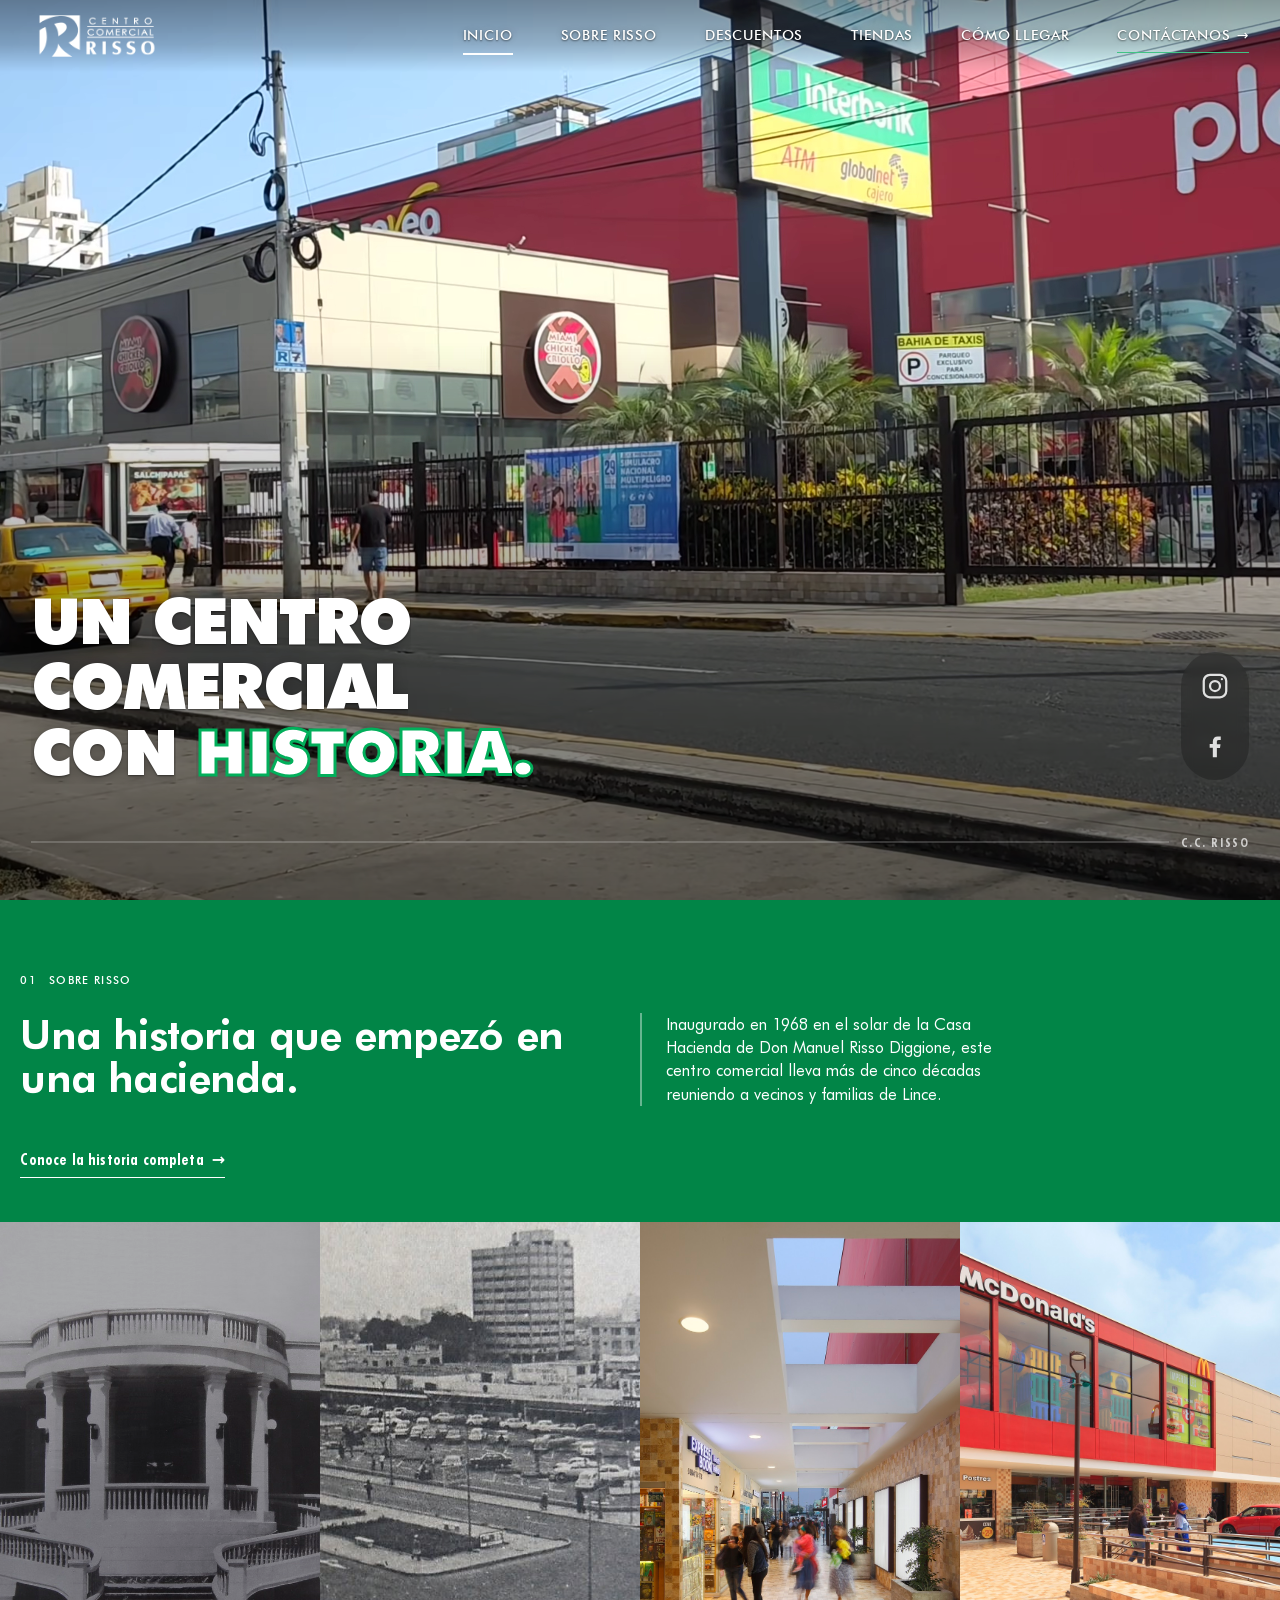
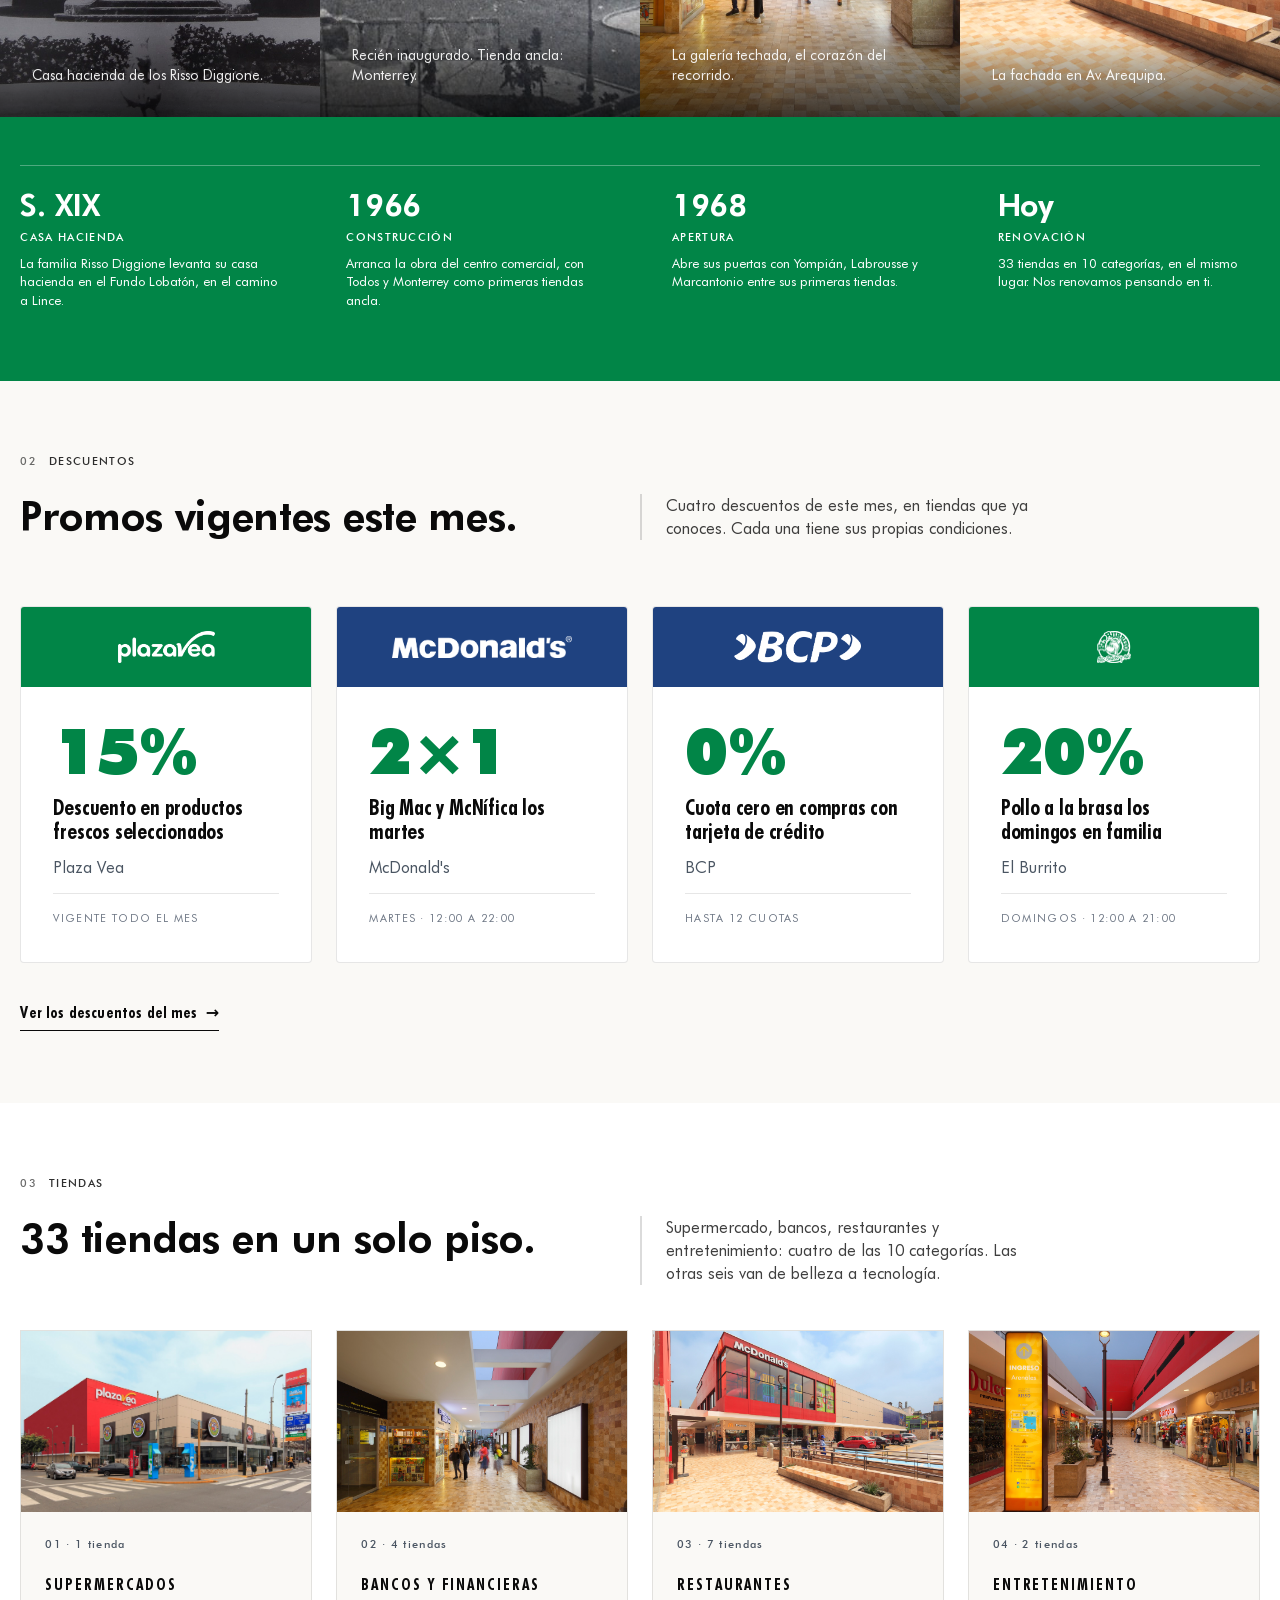
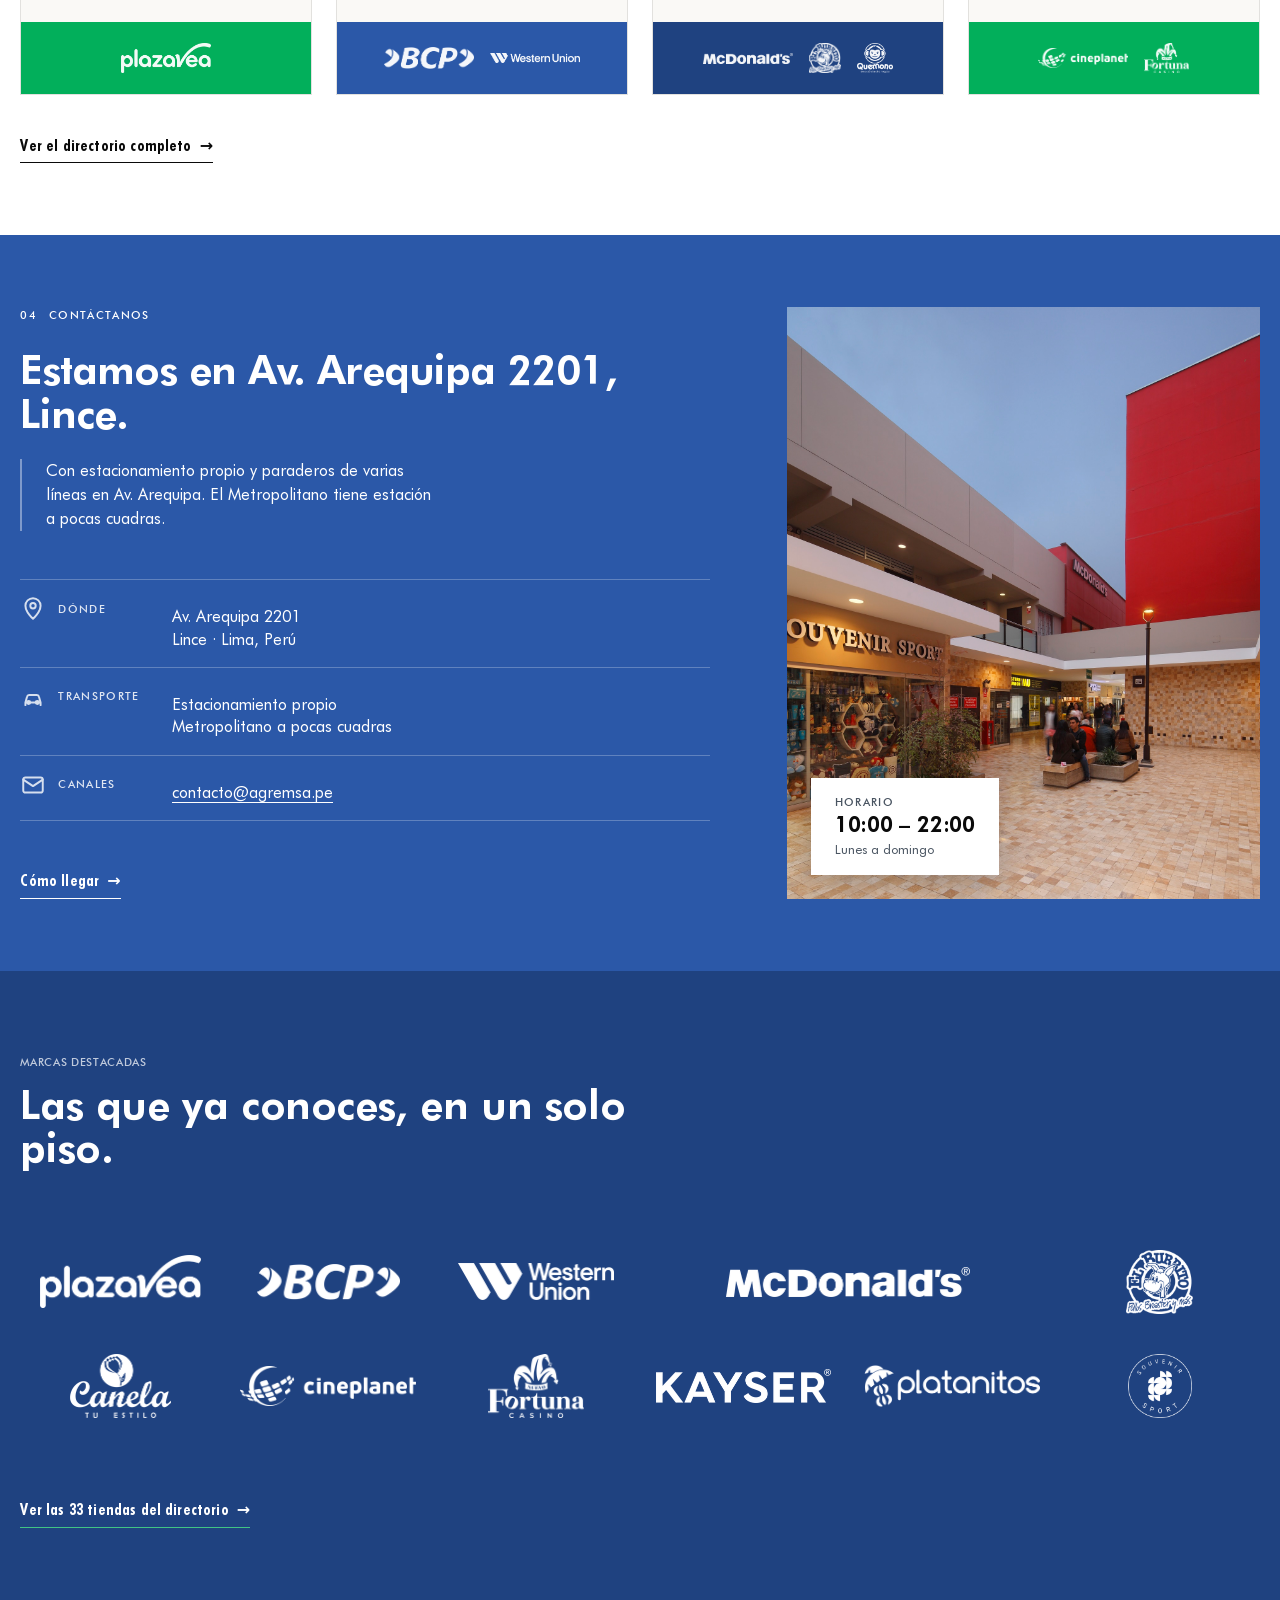
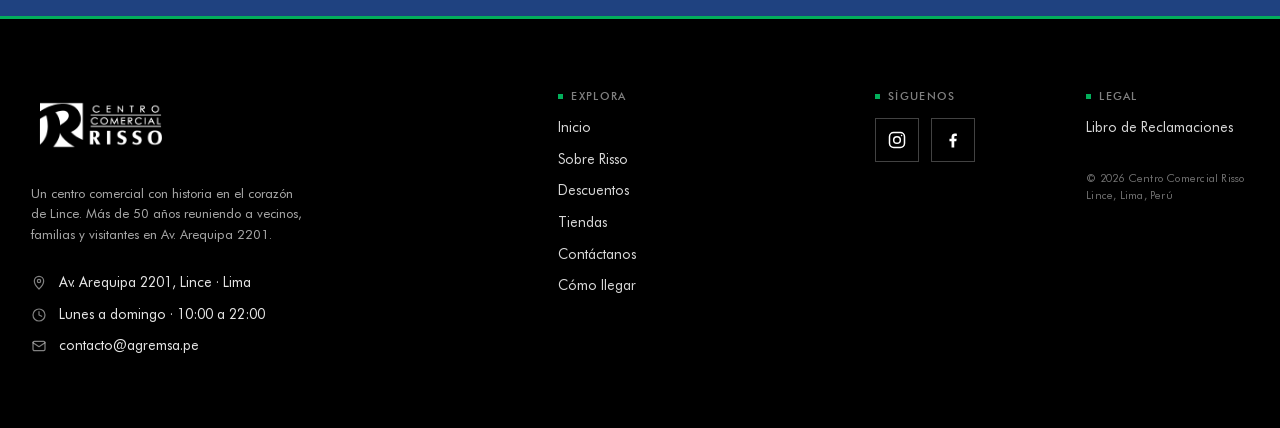
==== commit 24301691: "refactor(v2): fases 0-4 del plan de reunion — escala, ritmo, hero, contacto, footer Fase 0 - tokens " ====
--- a/v2/index.html
+++ b/v2/index.html
@@ -32,7 +32,8 @@
       <a href="sobre-risso.html">Sobre Risso</a>
       <a href="descuentos.html">Descuentos</a>
       <a href="tiendas.html">Tiendas</a>
-      <a href="contacto.html" class="nav-cta">Contacto</a>
+      <a href="como-llegar.html">Cómo llegar</a>
+      <a href="contacto.html" class="nav-cta">Contáctanos</a>
     </nav>
     <button class="menu-btn" id="menu-btn" aria-label="Abrir menú" aria-expanded="false" aria-controls="mobile-drawer">
       <svg viewBox="0 0 24 24" fill="none" stroke="currentColor" stroke-width="2" stroke-linecap="round" aria-hidden="true"><line x1="4" y1="7" x2="20" y2="7"/><line x1="4" y1="12" x2="20" y2="12"/><line x1="4" y1="17" x2="20" y2="17"/></svg>
@@ -45,7 +46,8 @@
       <a href="sobre-risso.html">Sobre Risso</a>
       <a href="descuentos.html">Descuentos</a>
       <a href="tiendas.html">Tiendas</a>
-      <a href="contacto.html">Contacto</a>
+      <a href="como-llegar.html">Cómo llegar</a>
+      <a href="contacto.html">Contáctanos</a>
     </div>
   </header>
 
@@ -65,17 +67,13 @@
 
       <div class="hero-content">
         <div class="hero-claim-wrap">
-          <h1 class="hero-claim">
+          <h1 class="hero-claim is-upper">
             <span class="word"><span>Un</span></span>
             <span class="word"><span>centro</span></span>
             <span class="word"><span>comercial</span></span><br>
             <span class="word"><span>con</span></span>
             <span class="word is-remate"><span>historia</span></span><span class="hero-claim-period">.</span>
           </h1>
-        </div>
-        <p class="hero-sub">Más de 50 años reuniendo a Lince. 33 tiendas en un solo piso, en Av. Arequipa 2201.</p>
-        <div class="hero-cta">
-          <a href="sobre-risso.html" class="cta-link is-on-dark">Conoce nuestra historia</a>
         </div>
         <div class="hero-progress" aria-hidden="true">
           <div class="progress-track"><div class="progress-bar"></div></div>
@@ -102,69 +100,68 @@
     <section class="anchor anchor--green" id="sobre-risso" aria-labelledby="anchor-1-title">
       <div class="container">
         <div class="anchor-head">
-          <div>
-            <div class="anchor-eyebrow">
-              <span class="num">01</span>
-              <span class="label">Sobre Risso</span>
-            </div>
-            <h2 id="anchor-1-title">Una historia que empezó en una hacienda.</h2>
-          </div>
+          <div class="anchor-eyebrow">
+            <span class="num">01</span>
+            <span class="label">Sobre Risso</span>
+          </div>
+          <h2 id="anchor-1-title">Una historia que empezó en una hacienda.</h2>
+            <a href="sobre-risso.html" class="cta-link anchor-head-cta">Conoce la historia completa</a>
           <p>Inaugurado en 1968 en el solar de la Casa Hacienda de Don Manuel Risso Diggione, este centro comercial lleva más de cinco décadas reuniendo a vecinos y familias de Lince.</p>
         </div>
-
-        <!-- Mini-timeline: 4 hitos en columnas -->
-        <div class="timeline" role="list">
-          <div class="timeline-item" role="listitem">
-            <span class="year">S. XIX</span>
-            <span class="label">Casa Hacienda</span>
-            <span class="blurb">La familia Risso Diggione levanta su casa hacienda en el Fundo Lobatón, en el camino a Lince.</span>
-          </div>
-          <div class="timeline-item" role="listitem">
-            <span class="year">1966</span>
-            <span class="label">Construcción</span>
-            <span class="blurb">Arranca la obra del centro comercial, con Todos y Monterrey como primeras tiendas ancla.</span>
-          </div>
-          <div class="timeline-item" role="listitem">
-            <span class="year">1968</span>
-            <span class="label">Apertura</span>
-            <span class="blurb">Abre sus puertas con Yompián, Labrousse y Marcantonio entre sus primeras tiendas.</span>
-          </div>
-          <div class="timeline-item" role="listitem">
-            <span class="year">Hoy</span>
-            <span class="label">Renovación</span>
-            <span class="blurb">33 tiendas en 10 categorías, en el mismo lugar. Nos renovamos pensando en ti.</span>
-          </div>
-        </div>
-      </div>
-
-      <!-- Diptych: now vs then, full-bleed, alto fijo, sin gap -->
-      <div class="photo-row">
+      </div>
+
+      <!-- IN-08 + HI-01 · primero la galería (4 fotos), después el timeline.
+           HI-03 · el año vive solo en el timeline; los pies de foto describen. -->
+      <div class="photo-row photo-row--4">
         <figure class="photo-row-item">
           <img src="assets/img/cc/ccrisso/quienessomos1_MG_4568.jpg" alt="La Casa Hacienda de los Risso Diggione, sobre cuyo solar se construyó el Centro Comercial Risso" loading="lazy">
           <figcaption class="photo-row-cap">
-            <span class="photo-row-cap-year">S. XIX</span>
             <span class="photo-row-cap-text">Casa hacienda de los Risso Diggione.</span>
           </figcaption>
         </figure>
         <figure class="photo-row-item">
           <img src="assets/img/cc/ccrisso/quienessomos_3.jpg" alt="Centro Comercial Risso recién inaugurado en 1968, con la tienda ancla Monterrey" loading="lazy">
           <figcaption class="photo-row-cap">
-            <span class="photo-row-cap-year">1968</span>
             <span class="photo-row-cap-text">Recién inaugurado. Tienda ancla: Monterrey.</span>
+          </figcaption>
+        </figure>
+        <figure class="photo-row-item">
+          <img src="assets/img/cc/ccrisso/galeria3_MG_5035.jpg" alt="Galería techada del centro comercial, con tragaluces y locales a ambos lados" loading="lazy">
+          <figcaption class="photo-row-cap">
+            <span class="photo-row-cap-text">La galería techada, el corazón del recorrido.</span>
           </figcaption>
         </figure>
         <figure class="photo-row-item">
           <img src="assets/img/cc/ccrisso/galeria1_MG_4933.jpg" alt="Fachada actual del Centro Comercial Risso sobre Av. Arequipa" loading="lazy">
           <figcaption class="photo-row-cap">
-            <span class="photo-row-cap-year">Hoy</span>
             <span class="photo-row-cap-text">La fachada en Av. Arequipa.</span>
           </figcaption>
         </figure>
       </div>
 
       <div class="container">
-        <div class="anchor-foot">
-          <a href="sobre-risso.html" class="cta-link">Conoce la historia completa</a>
+        <!-- Mini-timeline: 4 hitos en columnas, ahora al cierre del bloque -->
+        <div class="timeline" role="list">
+          <div class="timeline-item" role="listitem">
+            <span class="year">S. XIX</span>
+            <span class="label">Casa Hacienda</span>
+            <span class="blurb">La familia Risso Diggione levanta su casa hacienda en el Fundo Lobatón, en el camino a Lince.</span>
+          </div>
+          <div class="timeline-item" role="listitem">
+            <span class="year">1966</span>
+            <span class="label">Construcción</span>
+            <span class="blurb">Arranca la obra del centro comercial, con Todos y Monterrey como primeras tiendas ancla.</span>
+          </div>
+          <div class="timeline-item" role="listitem">
+            <span class="year">1968</span>
+            <span class="label">Apertura</span>
+            <span class="blurb">Abre sus puertas con Yompián, Labrousse y Marcantonio entre sus primeras tiendas.</span>
+          </div>
+          <div class="timeline-item" role="listitem">
+            <span class="year">Hoy</span>
+            <span class="label">Renovación</span>
+            <span class="blurb">33 tiendas en 10 categorías, en el mismo lugar. Nos renovamos pensando en ti.</span>
+          </div>
         </div>
       </div>
     </section>
@@ -173,13 +170,11 @@
     <section class="anchor anchor--paper" id="descuentos" aria-labelledby="anchor-2-title">
       <div class="container">
         <div class="anchor-head">
-          <div>
-            <div class="anchor-eyebrow">
-              <span class="num">02</span>
-              <span class="label">Descuentos</span>
-            </div>
-            <h2 id="anchor-2-title">Promos vigentes este mes.</h2>
-          </div>
+          <div class="anchor-eyebrow">
+            <span class="num">02</span>
+            <span class="label">Descuentos</span>
+          </div>
+          <h2 id="anchor-2-title">Promos vigentes este mes.</h2>
           <p>Cuatro descuentos de este mes, en tiendas que ya conoces. Cada una tiene sus propias condiciones.</p>
         </div>
 
@@ -247,13 +242,11 @@
     <section class="anchor anchor--white" id="tiendas" aria-labelledby="anchor-3-title">
       <div class="container">
         <div class="anchor-head">
-          <div>
-            <div class="anchor-eyebrow">
-              <span class="num">03</span>
-              <span class="label">Tiendas</span>
-            </div>
-            <h2 id="anchor-3-title">33 tiendas en un solo piso.</h2>
-          </div>
+          <div class="anchor-eyebrow">
+            <span class="num">03</span>
+            <span class="label">Tiendas</span>
+          </div>
+          <h2 id="anchor-3-title">33 tiendas en un solo piso.</h2>
           <p>Supermercado, bancos, restaurantes y entretenimiento: cuatro de las 10 categorías. Las otras seis van de belleza a tecnología.</p>
         </div>
 
@@ -313,7 +306,7 @@
         <div class="visit-copy">
           <div class="anchor-eyebrow">
             <span class="num">04</span>
-            <span class="label">Contacto</span>
+            <span class="label">Contáctanos</span>
           </div>
           <h2 id="anchor-4-title">Estamos en Av. Arequipa 2201, Lince.</h2>
           <p class="visit-lede">Con estacionamiento propio y paraderos de varias líneas en Av. Arequipa. El Metropolitano tiene estación a pocas cuadras.</p>
@@ -334,7 +327,7 @@
           </dl>
 
           <div class="anchor-foot">
-            <a href="contacto.html" class="cta-link">Cómo llegar</a>
+            <a href="como-llegar.html" class="cta-link">Cómo llegar</a>
           </div>
         </div>
 
@@ -349,67 +342,86 @@
       </div>
     </section>
 
+    <!-- ============================================================
+         TI-02 · Las 33 marcas del centro (banda movida desde Descuentos)
+         ============================================================ -->
+    <section class="marca-band" id="marcas" aria-labelledby="marcas-title">
+      <div class="container">
+        <p class="kicker">Marcas destacadas</p>
+        <h2 id="marcas-title">Las que ya conoces, en un solo piso.</h2>
+        <div class="marca-grid">
+          <span class="marca-chip" data-logo="plazavea-logo-rgb-blanco"><img src="assets/img/tenants/logos/band/PlazaVea_logo_rgb_blanco.png" alt="Plazavea Logo Rgb Blanco" loading="lazy" width="161" height="53.3"></span>
+          <span class="marca-chip" data-logo="bcp-logo-blanco"><img src="assets/img/tenants/logos/band/BCP_logo_blanco.png" alt="Bcp Logo Blanco" loading="lazy" width="145" height="36.0"></span>
+          <span class="marca-chip" data-logo="westernunion-logo-2023-doslineas-blanco"><img src="assets/img/tenants/logos/band/WesternUnion_logo_2023_Doslineas_blanco.png" alt="Westernunion Logo 2023 Doslineas Blanco" loading="lazy" width="157" height="36.8"></span>
+          <span class="marca-chip marca-chip--wide" data-logo="mcdonalds-wordmark-logo-blanco"><img src="assets/img/tenants/logos/band/mcdonalds-wordmark_logo_blanco.png" alt="Mcdonalds Wordmark Logo Blanco" loading="lazy" width="245" height="30.0"></span>
+          <span class="marca-chip" data-logo="el-burrito-logo-blanco"><img src="assets/img/tenants/logos/band/El_burrito_logo_blanco.png" alt="El Burrito Logo Blanco" loading="lazy" width="67" height="64"></span>
+          <span class="marca-chip" data-logo="canela-logo-blanco"><img src="assets/img/tenants/logos/band/canela_logo_blanco.png" alt="Canela Logo Blanco" loading="lazy" width="101" height="64"></span>
+          <span class="marca-chip" data-logo="cineplanet-logo-blanco"><img src="assets/img/tenants/logos/band/cineplanet_logo_blanco.png" alt="Cineplanet Logo Blanco" loading="lazy" width="196" height="45.0"></span>
+          <span class="marca-chip" data-logo="nuevo-fortuna-casino-logo-blanco"><img src="assets/img/tenants/logos/band/Nuevo_Fortuna_Casino_logo_blanco.png" alt="Nuevo Fortuna Casino Logo Blanco" loading="lazy" width="95" height="64"></span>
+          <span class="marca-chip" data-logo="kayser-logo-blanco"><img src="assets/img/tenants/logos/band/kayser_logo_blanco.png" alt="Kayser Logo Blanco" loading="lazy" width="174" height="34.1"></span>
+          <span class="marca-chip" data-logo="platanitos-logo-blanco"><img src="assets/img/tenants/logos/band/platanitos_logo_blanco.png" alt="Platanitos Logo Blanco" loading="lazy" width="196" height="46.5"></span>
+          <span class="marca-chip" data-logo="souvenir-sport-logo-lineal-blanco"><img src="assets/img/tenants/logos/band/souvenir_sport_logo_lineal_blanco.png" alt="Souvenir Sport Logo Lineal Blanco" loading="lazy" width="64" height="64"></span>
+        </div>
+        <p class="marca-cta">
+          <a href="tiendas.html" class="cta-link is-on-dark">Ver las 33 tiendas del directorio</a>
+        </p>
+      </div>
+    </section>
+
   </main>
 
   <!-- ============================================================
        FOOTER (shared · black)
        ============================================================ -->
   <footer class="site-footer" role="contentinfo" data-od-id="site-footer">
-    <div class="footer-inner">
-      <div class="footer-top">
-        <div class="footer-brand">
-          <img src="assets/img/logo-white.png" alt="Centro Comercial Risso" width="120" height="28">
-          <p>Un centro comercial con historia en el corazón de Lince. Más de 50 años reuniendo a vecinos, familias y visitantes en Av. Arequipa 2201.</p>
-          <ul class="footer-contact">
-            <li>
-              <svg viewBox="0 0 24 24" fill="none" stroke="currentColor" stroke-width="1.8" stroke-linecap="round" stroke-linejoin="round" aria-hidden="true"><path d="M12 21s-7-6.2-7-12a7 7 0 0 1 14 0c0 5.8-7 12-7 12z"/><circle cx="12" cy="9" r="2.5"/></svg>
-              <span>Av. Arequipa 2201, Lince · Lima</span>
-            </li>
-            <li>
-              <svg viewBox="0 0 24 24" fill="none" stroke="currentColor" stroke-width="1.8" stroke-linecap="round" stroke-linejoin="round" aria-hidden="true"><circle cx="12" cy="12" r="9"/><polyline points="12 7 12 12 16 14"/></svg>
-              <span>Lunes a domingo · 10:00 a 22:00</span>
-            </li>
-            <li>
-              <svg viewBox="0 0 24 24" fill="none" stroke="currentColor" stroke-width="1.8" stroke-linecap="round" stroke-linejoin="round" aria-hidden="true"><rect x="3" y="5" width="18" height="14" rx="2"/><polyline points="3 7 12 13 21 7"/></svg>
-              <a href="mailto:contacto@agremsa.pe">contacto@agremsa.pe</a>
-            </li>
-          </ul>
-        </div>
-        <div class="footer-cols">
-          <div class="footer-col">
-            <h4>Explora</h4>
-            <ul>
-              <li><a href="index.html">Inicio</a></li>
-              <li><a href="sobre-risso.html">Sobre Risso</a></li>
-              <li><a href="descuentos.html">Descuentos</a></li>
-              <li><a href="tiendas.html">Tiendas</a></li>
-              <li><a href="contacto.html">Contacto</a></li>
-            </ul>
-          </div>
-          <div class="footer-col">
-            <h4>Síguenos</h4>
-            <ul class="footer-socials">
-              <li><a href="https://www.instagram.com/c.c.risso/" target="_blank" rel="noopener" aria-label="Instagram">
-                <svg viewBox="0 0 24 24" fill="none" stroke="currentColor" stroke-width="1.8" aria-hidden="true"><rect x="3" y="3" width="18" height="18" rx="5"/><circle cx="12" cy="12" r="4"/><circle cx="17.5" cy="6.5" r="0.9" fill="currentColor" stroke="none"/></svg>
-              </a></li>
-              <li><a href="https://www.facebook.com/CentroComercialRisso/" target="_blank" rel="noopener" aria-label="Facebook">
-                <svg viewBox="0 0 24 24" fill="currentColor" aria-hidden="true"><path d="M13.5 21v-7.5h2.5l.4-3h-2.9V8.6c0-.86.24-1.45 1.47-1.45H16.6V4.43c-.28-.04-1.25-.12-2.38-.12-2.36 0-3.97 1.44-3.97 4.08v2.11H7.75v3h2.5V21h3.25z"/></svg>
-              </a></li>
-            </ul>
-          </div>
-          <div class="footer-col">
-            <h4>Legal</h4>
-            <ul>
-              <li><a href="libro-reclamaciones.html">Libro de Reclamaciones</a></li>
-            </ul>
-          </div>
-        </div>
-      </div>
-      <div class="footer-bottom">
-        <span>© 2026 Centro Comercial Risso · Lince, Lima, Perú</span>
-        </div>
+  <div class="footer-inner">
+    <div class="footer-top">
+
+      <div class="footer-brand">
+        <img src="assets/img/logo-white.png" alt="Centro Comercial Risso" width="120" height="28">
+        <p>Un centro comercial con historia en el corazón de Lince. Más de 50 años reuniendo a vecinos, familias y visitantes en Av. Arequipa 2201.</p>
+        <ul class="footer-contact">
+          <li><svg viewBox="0 0 24 24" fill="none" stroke="currentColor" stroke-width="1.8" stroke-linecap="round" stroke-linejoin="round" aria-hidden="true"><path d="M12 21s-7-6.2-7-12a7 7 0 0 1 14 0c0 5.8-7 12-7 12z"/><circle cx="12" cy="9" r="2.5"/></svg><span>Av. Arequipa 2201, Lince · Lima</span></li>
+          <li><svg viewBox="0 0 24 24" fill="none" stroke="currentColor" stroke-width="1.8" stroke-linecap="round" stroke-linejoin="round" aria-hidden="true"><circle cx="12" cy="12" r="9"/><polyline points="12 7 12 12 16 14"/></svg><span>Lunes a domingo · 10:00 a 22:00</span></li>
+          <li><svg viewBox="0 0 24 24" fill="none" stroke="currentColor" stroke-width="1.8" stroke-linecap="round" stroke-linejoin="round" aria-hidden="true"><rect x="3" y="5" width="18" height="14" rx="2"/><polyline points="3 7 12 13 21 7"/></svg><a href="mailto:contacto@agremsa.pe">contacto@agremsa.pe</a></li>
+        </ul>
+      </div>
+
+      <nav class="footer-col footer-col--explora" aria-label="Explora">
+        <h4>Explora</h4>
+        <ul>
+          <li><a href="index.html">Inicio</a></li>
+          <li><a href="sobre-risso.html">Sobre Risso</a></li>
+          <li><a href="descuentos.html">Descuentos</a></li>
+          <li><a href="tiendas.html">Tiendas</a></li>
+          <li><a href="contacto.html">Contáctanos</a></li>
+          <li><a href="como-llegar.html">Cómo llegar</a></li>
+        </ul>
+      </nav>
+
+      <div class="footer-col footer-col--social">
+        <h4>Síguenos</h4>
+        <ul class="footer-socials">
+          <li><a href="https://www.instagram.com/c.c.risso/" target="_blank" rel="noopener" aria-label="Instagram">
+            <svg viewBox="0 0 24 24" fill="none" stroke="currentColor" stroke-width="1.8" aria-hidden="true"><rect x="3" y="3" width="18" height="18" rx="5"/><circle cx="12" cy="12" r="4"/><circle cx="17.5" cy="6.5" r="0.9" fill="currentColor" stroke="none"/></svg>
+          </a></li>
+          <li><a href="https://www.facebook.com/CentroComercialRisso/" target="_blank" rel="noopener" aria-label="Facebook">
+            <svg viewBox="0 0 24 24" fill="currentColor" aria-hidden="true"><path d="M13.5 21v-7.5h2.5l.4-3h-2.9V8.6c0-.86.24-1.45 1.47-1.45H16.6V4.43c-.28-.04-1.25-.12-2.38-.12-2.36 0-3.97 1.44-3.97 4.08v2.11H7.75v3h2.5V21h3.25z"/></svg>
+          </a></li>
+        </ul>
+      </div>
+
+      <nav class="footer-col footer-col--legal" aria-label="Legal">
+        <h4>Legal</h4>
+        <ul>
+          <li><a href="libro-reclamaciones.html">Libro de Reclamaciones</a></li>
+        </ul>
+        <p class="footer-legal-note">© 2026 Centro Comercial Risso<br>Lince, Lima, Perú</p>
+      </nav>
+
     </div>
-  </footer>
+  </div>
+</footer>
 
 </body>
 </html>
--- a/v2/assets/css/tokens.css
+++ b/v2/assets/css/tokens.css
@@ -49,14 +49,17 @@
   /* --- Typography · Futura (self-hosted WOFF2) ------------------------ */
   --font-sans:          "Futura", "Trebuchet MS", system-ui, -apple-system, sans-serif;
 
-  /* Display scale (Futura Heavy/Extra Black) */
-  --fs-display-1:       clamp(40px, 7vw, 96px);    /* hero claim */
-  --fs-display-2:       clamp(36px, 5.4vw, 76px);   /* page opening */
-  --fs-display-3:       clamp(28px, 4vw, 56px);    /* section heading */
-  --fs-display-4:       clamp(22px, 2.7vw, 38px);   /* sub-heading */
+  /* Display scale — 4 niveles aprobados en reunion (20 oct 2026).
+     N1 claim 72 · N2 h1/h2 44 · N3 h3 24 · N4 cuerpo 17.
+     Un nivel = un tamano, en las 6 paginas. Prohibido agregar excepciones por pagina. */
+  --fs-display-1:       clamp(38px, 5vw, 72px);     /* N1 · claim del hero */
+  --fs-display-2:       clamp(30px, 3.2vw, 44px);   /* N2 · h1 de pagina y h2 de seccion */
+  --fs-display-3:       clamp(30px, 3.2vw, 44px);   /* N2 · alias historico, mismo valor */
+  --fs-display-4:       clamp(19px, 1.7vw, 24px);   /* N3 · h3 / subtitulo de ficha */
+  --fs-display-5:       clamp(19px, 1.7vw, 24px);   /* N3 · alias (antes indefinido) */
 
-  --fs-body-lg:         clamp(17px, 1.4vw, 21px);
-  --fs-body:            clamp(15px, 1.15vw, 17px);
+  --fs-body-lg:         clamp(16px, 1.18vw, 17px);   /* N4 · cuerpo y entradillas */
+  --fs-body:            clamp(16px, 1.18vw, 17px);  /* N4 · cuerpo */
   --fs-body-sm:         13px;
   --fs-caption:         11px;
 
@@ -70,6 +73,12 @@
   --lh-display:         1.06;
   --lh-heading:         1.12;
   --lh-body:            1.55;
+
+  /* Ritmo vertical — un solo valor para secciones y footer (GL-03).
+     El footer NO tiene valores propios: si algo no mide 72, es un bug. */
+  --pad-band:           72px;
+  --pad-footer:         72px;
+  --header-h:           72px;
 
   /* --- Spacing · 4px rhythm, generous display spacing --------------- */
   --s-1:  4px;
--- a/v2/assets/css/styles.css
+++ b/v2/assets/css/styles.css
@@ -39,10 +39,18 @@
   html { scroll-behavior: auto; }
 }
 body { min-height: 100vh; overflow-x: hidden; }
+/* GL-02 · N4: el texto corrido siempre es 17px. Sin esta regla, un <p> sin
+   clase heredaba los 16px del body y aparecía un quinto tamaño. */
+p { font-size: var(--fs-body); }
 ::selection { background: var(--brand-green); color: var(--fg-on-green); }
 
 /* ---------- Typography scale ---------- */
 h1, h2, h3, h4, h5, h6 { margin: 0; font-family: var(--font-sans); font-weight: 800; line-height: var(--lh-display); letter-spacing: var(--track-display); color: inherit; }
+/* GL-02: un nivel = un tamaño. Sin estas dos reglas, el h2 sin regla propia
+   caía al default del navegador (1.5em = 24 px), que era justo la anomalía
+   de "El mismo lugar, ahora." */
+h2 { font-size: var(--fs-display-3); }   /* N2 · 44 */
+h3 { font-size: var(--fs-display-4); }   /* N3 · 24 */
 .display-1 { font-size: var(--fs-display-1); font-weight: 800; line-height: var(--lh-tight); letter-spacing: -0.025em; }
 .display-2 { font-size: var(--fs-display-2); font-weight: 800; line-height: var(--lh-display); }
 .display-3 { font-size: var(--fs-display-3); font-weight: 800; line-height: var(--lh-heading); }
@@ -58,6 +66,7 @@
 /* ---------- Layout primitives ---------- */
 .container { width: 100%; max-width: var(--maxw-content); margin-inline: auto; padding-inline: var(--gutter); }
 .container-narrow { width: 100%; max-width: var(--maxw-narrow); margin-inline: auto; padding-inline: var(--gutter); }
+section.container-narrow:not(.reclamo-section):not(.wizard) { padding-block: var(--pad-band); }
 .container-wide   { width: 100%; max-width: var(--maxw-wide); margin-inline: auto; padding-inline: var(--gutter); }
 .container-full   { width: 100%; max-width: var(--maxw-full); margin-inline: auto; padding-inline: var(--gutter); }
 .section { padding-block: var(--pad-section); }
@@ -199,7 +208,7 @@
 /* ---------- Footer (black, editorial close) ---------- */
 .site-footer {
   background: var(--ink); color: var(--fg-on-ink);
-  padding: var(--s-9) 0 0;
+  padding: var(--pad-footer) 0 var(--pad-footer);   /* GL-03: 72/72, igual que una sección */
   border-top: 3px solid var(--brand-green);
   overflow: hidden;
 }
@@ -208,11 +217,23 @@
   margin-inline: auto;
   padding-inline: var(--gutter);
 }
+/* FO-01 · rejilla de 12 columnas: marca 5 · explora 3 · síguenos 2 · legal 2.
+   Antes eran 2 columnas (514 + 671 px) con gap de 128 px y una Legal de un ítem. */
 .footer-top {
-  display: grid; gap: var(--s-8); grid-template-columns: 1fr;
+  display: grid;
+  grid-template-columns: 1fr;
+  gap: var(--s-7);
 }
 @media (min-width: 900px) {
-  .footer-top { grid-template-columns: minmax(0, 1.15fr) minmax(0, 1.5fr); gap: var(--s-10); }
+  .footer-top {
+    grid-template-columns: repeat(12, minmax(0, 1fr));
+    column-gap: var(--s-7);
+    align-items: start;
+  }
+  .footer-brand        { grid-column: span 5; }
+  .footer-col--explora { grid-column: span 3; }
+  .footer-col--social  { grid-column: span 2; }
+  .footer-col--legal   { grid-column: span 2; }
 }
 .footer-brand { display: flex; flex-direction: column; align-items: flex-start; gap: var(--s-5); }
 .footer-brand img { height: 68px; width: auto; filter: brightness(0) invert(1); }
@@ -226,7 +247,7 @@
 .footer-contact a { color: rgba(255,255,255,0.9); transition: color var(--t-base) var(--ease-out); }
 .footer-contact a:hover { color: var(--fg-on-ink); text-decoration: underline; text-underline-offset: 3px; }
 
-.footer-cols {
+.footer-cols { /* legacy: sin uso tras FO-01 */
   display: grid; gap: var(--s-6) var(--s-5);
   grid-template-columns: repeat(2, minmax(0, 1fr));
   align-content: start;
@@ -258,7 +279,21 @@
 .footer-col a:hover { color: var(--fg-on-ink); }
 .footer-col a:hover::after { transform: scaleX(1); }
 
-.footer-socials { flex-direction: row; gap: var(--s-3); }
+/* FO-01 · RRSS en fila. Se necesita .footer-col para vencer a `.footer-col ul`,
+   que fuerza column; los iconos suben a 20px (medían 17 y eran casi invisibles). */
+.footer-col .footer-socials { flex-direction: row; gap: var(--s-3); }
+.footer-col .footer-socials a { width: 44px; height: 44px; }
+.footer-col .footer-socials svg { width: 20px; height: 20px; }
+
+/* FO-01 · Legal absorbe el copyright para no quedar como columna de un solo ítem */
+.footer-col--legal { display: flex; flex-direction: column; }
+.footer-legal-note {
+  margin-top: var(--s-6);
+  font-size: var(--fs-caption);
+  line-height: 1.6;
+  color: rgba(255,255,255,0.45);
+  letter-spacing: 0.02em;
+}
 .footer-socials a {
   display: inline-flex; align-items: center; justify-content: center;
   width: 44px; height: 44px;
@@ -271,8 +306,8 @@
 .footer-socials svg { width: 17px; height: 17px; }
 
 .footer-bottom {
-  margin-top: var(--s-8);
-  padding-top: var(--s-5);
+  margin-top: var(--s-7);
+  padding-block: var(--s-5) var(--s-5);
   border-top: 1px solid rgba(255,255,255,0.12);
   display: flex; flex-wrap: wrap; gap: var(--s-3) var(--s-5); justify-content: space-between;
   font-size: var(--fs-caption); letter-spacing: 0.02em; color: rgba(255,255,255,0.55);
@@ -285,7 +320,7 @@
   min-height: 100vh; min-height: 100svh;
   display: flex; align-items: flex-end;
   overflow: hidden;
-  background: var(--ink); color: var(--fg-on-ink);
+  background: var(--brand-green-deep); color: var(--fg-on-ink);
   isolation: isolate;
 }
 .hero-media, .hero-video, .hero-poster {
@@ -305,7 +340,7 @@
   display: flex; flex-direction: column;
 }
 .hero-claim-wrap {
-  max-width: clamp(360px, 72vw, 1100px);   /* wide enough for "Un centro comercial" at Extra Black, tight enough for 2 líneas en desktop */
+  max-width: min(50vw, 720px);   /* IN-02: el claim nunca supera la mitad del ancho */
 }
 .hero-claim {
   font-size: var(--fs-display-1);
@@ -336,17 +371,12 @@
 .hero-claim .word:nth-child(6) > span { animation-delay: 560ms; }
 .hero-claim .word:nth-child(7) > span { animation-delay: 680ms; }
 .hero-claim-dash > span { margin-right: 0.12em; }
+.hero-claim.is-upper { text-transform: uppercase; }   /* IN-01: todo el claim en caja alta */
 @media (max-width: 700px) {
-  .hero-claim { font-size: clamp(26px, 7.6vw, 40px); }   /* keeps "Un centro comercial" on one line on phones */
+  .hero-claim { font-size: clamp(32px, 8.4vw, 46px); }   /* keeps "Un centro comercial" on one line on phones */
 }
 @keyframes wordUp { to { transform: translateY(0); } }
-.hero-sub {
-  margin-top: var(--s-5);
-  max-width: 38ch;
-  font-size: clamp(17px, 1.35vw, 20px); line-height: 1.5;
-  text-wrap: balance;
-  color: rgba(255,255,255,0.82);
-}
+/* IN-10: .hero-sub eliminado — el claim del hero queda solo con el titular */
 .hero-cta { margin-top: var(--s-7); display: flex; gap: var(--s-5); flex-wrap: wrap; opacity: 1; transform: none; }
 .hero-progress {
   margin-top: var(--s-7);
@@ -373,19 +403,19 @@
 /* RRSS overlay fixed bottom-right of hero (only Inicio) */
 .hero-socials {
   position: absolute; right: var(--gutter); bottom: 120px; z-index: 2;   /* lifted above hero-progress / cta row */
-  display: flex; flex-direction: column; gap: var(--s-3);
-  background: rgba(0,0,0,0.18); backdrop-filter: blur(6px);
-  padding: var(--s-3); border-radius: 999px;
+  display: flex; flex-direction: column; gap: var(--s-2);
+  background: rgba(0,0,0,0.22); backdrop-filter: blur(6px);
+  padding: var(--s-2); border-radius: 999px;
 }
 .hero-socials a {
   display: inline-flex; align-items: center; justify-content: center;
-  width: 32px; height: 32px;
+  width: 52px; height: 52px;   /* IN-03 bis: el icono crece a 30, el área táctil lo acompaña */
   color: var(--fg-on-ink);
   opacity: 0.85;
   transition: opacity var(--t-base) var(--ease-out);
 }
 .hero-socials a:hover { opacity: 1; }
-.hero-socials svg { width: 18px; height: 18px; }
+.hero-socials svg { width: 30px; height: 30px; }   /* IN-03 bis: iconos más grandes en el hero */
 
 /* ==========================================================================
    STORYTELLING ANCHORS (Inicio · 4 anchors)
@@ -393,23 +423,58 @@
 /* Ritmo vertical único para todas las bandas de ancla (Inicio y subpáginas).
    Sustituye el antiguo --pad-section (hasta 160px) por 48–72px. */
 .anchor {
-  padding-block: clamp(48px, 4.5vw, 72px);
+  padding-block: var(--pad-band);
 }
 .anchor .photo-row { margin-top: clamp(28px, 3.5vw, 48px); }
+.anchor-head-cta { display: inline-block; margin-top: var(--s-5); }   /* HI-04 */
+.anchor .photo-row + .container .timeline { margin-top: var(--s-7); }   /* IN-08: separación fotos → timeline */
 .anchor--green { background: var(--brand-green-deep); color: var(--fg-on-green); }
 .anchor--blue  { background: var(--brand-blue);  color: var(--fg-on-blue); }
 .anchor--white { background: var(--ground); color: var(--fg); }
 .anchor--paper { background: var(--paper); color: var(--fg); }
-.anchor--ink   { background: var(--ink); color: var(--fg-on-ink); }
-
+.anchor--ink   { background: var(--brand-blue-deep); color: var(--fg-on-ink); }
+
+/* Encabezado de banda.
+   Desktop: dos columnas EXACTAMENTE iguales y sin column-gap, así el divisor
+   del texto cae en el 50% del contenedor. La separación se resuelve con
+   padding dentro de cada columna, no con gap (un gap desplazaría el divisor).
+   El cuerpo comparte la fila 2 con el h2: quedan alineados por la primera
+   línea, no por el borde inferior del bloque. */
 .anchor-head {
-  display: grid; gap: var(--s-7);
+  display: grid;
   grid-template-columns: 1fr;
-  align-items: end;
+  gap: var(--s-5);
+  align-items: start;
   margin-bottom: clamp(28px, 3.5vw, 48px);
 }
+.anchor-head > .anchor-eyebrow { order: 1; }
+.anchor-head > h2 { order: 2; }
+.anchor-head > .anchor-head-cta { order: 3; }
+.anchor-head > p { order: 4; }
+
 @media (min-width: 900px) {
-  .anchor-head { grid-template-columns: 1.1fr 1fr; gap: var(--s-9); }
+  .anchor-head {
+    grid-template-columns: 1fr 1fr;
+    column-gap: 0;
+    row-gap: 0;
+    align-items: start;
+  }
+  .anchor-head > .anchor-eyebrow { grid-column: 1; grid-row: 1; margin-bottom: var(--s-5); }
+  .anchor-head > h2 {
+    grid-column: 1; grid-row: 2;
+    padding-right: var(--s-7);
+    margin-bottom: 0;
+  }
+  .anchor-head > .anchor-head-cta {
+    grid-column: 1; grid-row: 3;
+    justify-self: start;
+    margin-top: var(--s-5);
+  }
+  .anchor-head > p {
+    grid-column: 2; grid-row: 2;
+    margin: 0;
+    padding-left: var(--s-7);
+  }
 }
 .anchor-eyebrow { display: flex; align-items: center; gap: var(--s-3); margin-bottom: var(--s-5); }
 .anchor-eyebrow .num {
@@ -432,7 +497,7 @@
   max-width: 52ch;
   margin: 0;
   border-left: 2px solid currentColor;
-  padding-left: var(--s-5);
+  padding-left: var(--s-5);   /* móvil: el divisor queda pegado al texto */
   opacity: 0.85;
   font-style: normal;
   font-weight: 400;
@@ -443,7 +508,7 @@
 .anchor--white .anchor-head p,
 .anchor--paper .anchor-head p { border-left-color: rgba(0,0,0,0.18); opacity: 0.78; }
 @media (min-width: 1100px) {
-  .anchor-head p { font-size: 22px; line-height: 1.45; max-width: 44ch; padding-left: var(--s-6); }
+  .anchor-head p { font-size: var(--fs-body-lg); line-height: 1.45; max-width: 44ch; }
 }
 .anchor-foot { margin-top: clamp(28px, 3vw, 40px); display: flex; gap: var(--s-7); flex-wrap: wrap; align-items: center; }
 .anchor--green .anchor-eyebrow .num,
@@ -569,7 +634,7 @@
   margin-top: auto;
 }
 .cat-preview:nth-child(3n+2) .cat-logos { background: var(--brand-blue); }
-.cat-preview:nth-child(3n+3) .cat-logos { background: var(--ink); }
+.cat-preview:nth-child(3n+3) .cat-logos { background: var(--brand-blue-deep); }
 .cat-preview .cat-logos img { max-height: 30px; max-width: 90px; width: auto; filter: brightness(0) invert(1); opacity: 0.95; }
 
 /* ---- CONTACT VISIT · Inicio 04 · split editorial con imagen ---- */
@@ -673,7 +738,7 @@
   color: var(--fg-muted);
 }
 .visit-plate-hours {
-  font-size: clamp(22px, 2vw, 30px);
+  font-size: var(--fs-display-4);
   font-weight: 800;
   letter-spacing: -0.01em;
   line-height: 1.1;
@@ -714,7 +779,7 @@
    ========================================================================== */
 .cta-link {
   display: inline-flex; align-items: center; gap: 0.5em;
-  font-size: clamp(17px, 1.25vw, 19px); font-weight: 600;   /* matches the hero text link sitewide */
+  font-size: var(--fs-body-lg); font-weight: 600;   /* matches the hero text link sitewide */
   letter-spacing: 0.01em;
   color: inherit;
   border-bottom: 1px solid currentColor;
@@ -743,12 +808,13 @@
 /* ==========================================================================
    PAGE OPENING (Sobre Risso, Descuentos, Tiendas, Contacto, Libro Recl.)
    ========================================================================== */
+/* GL-03: apertura simétrica; el hueco del header fijo se resuelve en main */
+main:has(> .page-open) { margin-top: var(--header-h); }
 .page-open {
-  padding-top: clamp(104px, 14vh, 150px);
-  padding-bottom: clamp(24px, 3vw, 40px);
+  padding-block: var(--pad-band);
   background: var(--brand-green-deep); color: var(--fg-on-green);
 }
-.page-open--ink   { background: var(--ink); color: var(--fg-on-ink); }
+.page-open--ink   { background: var(--brand-blue-deep); color: var(--fg-on-ink); }
 .page-open--blue  { background: var(--brand-blue); color: var(--fg-on-blue); }
 .page-open--white { background: var(--ground); color: var(--fg); }
 .page-open--paper { background: var(--paper); color: var(--fg); }
@@ -784,13 +850,13 @@
 .beat:first-of-type { border-top: 0; padding-top: 0; }
 .beat:last-of-type { padding-bottom: 0; }
 .beat-year {
-  font-size: clamp(64px, 9vw, 120px);
+  font-size: clamp(48px, 5vw, 72px);
   font-weight: 900; letter-spacing: -0.04em; line-height: 0.85;
   color: var(--brand-green-deep);
 }
 .beat:nth-child(even) .beat-year { color: var(--brand-blue); }
 .beat-body h2 {
-  font-size: var(--fs-display-4); font-weight: 700; letter-spacing: -0.015em;
+  font-size: var(--fs-display-3); font-weight: 800; letter-spacing: -0.015em;
   line-height: var(--lh-heading); margin-bottom: var(--s-4);
 }
 .beat-body p { font-size: var(--fs-body-lg); line-height: 1.55; max-width: 56ch; margin-bottom: var(--s-4); }
@@ -800,7 +866,7 @@
   margin-top: var(--s-6);
   padding-top: var(--s-5);
   border-top: 1px solid var(--brand-blue);
-  font-size: clamp(24px, 2.4vw, 34px);
+  font-size: var(--fs-display-4);
   font-weight: 500;
   line-height: 1.18;
   letter-spacing: -0.01em;
@@ -906,7 +972,10 @@
 }
 
 /* ---------- Section spacing + CTA (Sobre Risso) ---------- */
-.beats-section { padding-block: clamp(48px, 4.5vw, 72px); }
+.beats-intro { margin-bottom: var(--s-8); }
+.beats-intro h2 { max-width: 24ch; margin-top: var(--s-3); }
+.beats-intro .kicker { margin-bottom: 0; }
+.beats-section { padding-block: var(--pad-band); }
 .beat-cta { margin-top: var(--s-7); }
 
 /* ---------- CTA row (used after list sections to pair link + helper text) ---------- */
@@ -921,7 +990,7 @@
 /* ==========================================================================
    EDITORIAL PROMOS (Descuentos) · 3-col on lg, 2-col on sm, 1-col base
    ========================================================================== */
-.promo-section { padding-block: clamp(48px, 4.5vw, 72px); }
+.promo-section { padding-block: var(--pad-band); }
 .promo-list {
   display: grid;
   grid-template-columns: 1fr;
@@ -958,14 +1027,14 @@
 .promo-card-band img { max-width: 180px; max-height: 32px; width: auto; height: auto; }
 .promo-list .promo-row:nth-child(3n+1) .promo-card-band { background: var(--brand-green-deep); }
 .promo-list .promo-row:nth-child(3n+2) .promo-card-band { background: var(--brand-blue-deep); }
-.promo-list .promo-row:nth-child(3n+3) .promo-card-band { background: var(--ink); }
+.promo-list .promo-row:nth-child(3n+3) .promo-card-band { background: var(--brand-blue-deep); }
 .promo-card-body {
   padding: var(--s-6) var(--s-6) var(--s-5);
   display: flex; flex-direction: column; gap: var(--s-3);
   flex: 1;
 }
 .promo-row .promo-discount {
-  font-size: clamp(48px, 5vw, 72px);
+  font-size: var(--fs-display-1);
   font-weight: 900; letter-spacing: -0.02em;
   line-height: 1; color: var(--brand-green-deep);
 }
@@ -987,6 +1056,7 @@
 }
 
 /* ---- PHOTO BAND (single full-bleed shot, max 30vh) ---- */
+.directory-section { padding-block: var(--pad-band); }
 .photo-band {
   width: 100vw;
   position: relative;
@@ -999,14 +1069,14 @@
   max-height: 360px;
   background-size: cover;
   background-position: center;
-  background-color: var(--ink);
+  background-color: var(--brand-green-deep);   /* GL-01: negro solo en el footer */
 }
 
 /* ---- MARCAS PARTICIPANTES (full-bleed band) ---- */
 .promo-marcas {
   background: var(--brand-green-deep);
   color: var(--fg-on-ink);
-  padding-block: clamp(48px, 4.5vw, 72px);
+  padding-block: var(--pad-band);
 }
 .promo-marcas-eyebrow {
   font-size: var(--fs-caption); font-weight: 500;
@@ -1115,7 +1185,7 @@
 }
 .directory-row--green { background: var(--brand-green-deep); }
 .directory-row--blue  { background: var(--brand-blue-deep);  }
-.directory-row--ink   { background: var(--ink);             }
+.directory-row--ink   { background: var(--brand-blue-deep);             }
 @media (min-width: 1024px) {
   .directory-row {
     display: grid;
@@ -1131,7 +1201,7 @@
   color: var(--fg-on-ink); opacity: 0.7;
 }
 .directory-row-head h2 {
-  font-size: var(--fs-display-4); font-weight: 800;
+  font-size: var(--fs-display-3); font-weight: 800;
   letter-spacing: -0.015em; line-height: var(--lh-heading);
   color: var(--fg-on-ink);
   margin: var(--s-2) 0 0;
@@ -1152,7 +1222,7 @@
 .category { padding-block: clamp(36px, 4.5vw, 56px); }
 .category--green { background: var(--brand-green-deep); color: var(--fg-on-green); }
 .category--blue  { background: var(--brand-blue);  color: var(--fg-on-blue); }
-.category--ink   { background: var(--ink); color: var(--fg-on-ink); }
+.category--ink   { background: var(--brand-blue-deep); color: var(--fg-on-ink); }
 .category--white { background: var(--ground); }
 .category--paper { background: var(--paper); }
 
@@ -1221,7 +1291,7 @@
 .info-cell a { border-bottom: 1px solid currentColor; }
 
 /* ---------- Wizard ---------- */
-.wizard { padding-block: clamp(48px, 4.5vw, 72px); }
+.wizard { padding-block: var(--pad-band); }
 .wizard-steps {
   display: flex; gap: var(--s-3); margin-bottom: var(--s-7);
   border-bottom: 1px solid var(--border); padding-bottom: var(--s-5);
@@ -1287,7 +1357,7 @@
 .form-actions { display: flex; justify-content: space-between; gap: var(--s-5); margin-top: var(--s-7); flex-wrap: wrap; }
 .btn-text {
   display: inline-flex; align-items: center; gap: 0.5em;
-  font-size: clamp(17px, 1.25vw, 19px); font-weight: 600; font-family: var(--font-sans);
+  font-size: var(--fs-body-lg); font-weight: 600; font-family: var(--font-sans);
   letter-spacing: 0.01em;
   color: var(--fg);
   padding: 0 0 4px;
@@ -1306,7 +1376,7 @@
   background: var(--paper);
   border-left: 4px solid var(--brand-green);
 }
-.confirm-card h3 { font-size: var(--fs-display-3); font-weight: 800; letter-spacing: -0.02em; margin-bottom: var(--s-4); }
+.confirm-card h3 { font-size: var(--fs-display-4); font-weight: 800; letter-spacing: -0.02em; margin-bottom: var(--s-4); }
 .confirm-card p { font-size: var(--fs-body-lg); line-height: 1.55; margin-bottom: var(--s-4); max-width: 56ch; }
 
 /* ==========================================================================
@@ -1326,7 +1396,7 @@
   padding: var(--s-7);
   border-top: 4px solid var(--brand-green);
 }
-.reclamo-form h2 { font-size: var(--fs-display-4); font-weight: 700; margin-bottom: var(--s-4); }
+.reclamo-form h2 { font-size: var(--fs-display-3); font-weight: 800; margin-bottom: var(--s-4); }
 .reclamo-type { display: flex; gap: var(--s-5); margin-block: var(--s-4); }
 .reclamo-type label {
   display: inline-flex; align-items: center; gap: var(--s-3);
@@ -1379,7 +1449,7 @@
 .cat-preview .cat-thumb {
   aspect-ratio: 16/10;
   overflow: hidden;
-  background: var(--ink);
+  background: var(--brand-green-deep);
 }
 .cat-preview .cat-thumb img {
   width: 100%; height: 100%;
@@ -1393,7 +1463,7 @@
   margin-bottom: var(--s-7);
   aspect-ratio: 16/7;
   overflow: hidden;
-  background: var(--ink);
+  background: var(--brand-green-deep);
 }
 .anchor-photo img {
   width: 100%; height: 100%;
@@ -1415,7 +1485,7 @@
 }
 .anchor-photo-cap-year {
   font-family: var(--font-sans);
-  font-size: clamp(40px, 4.5vw, 56px);
+  font-size: var(--fs-display-4);
   font-weight: 900;
   font-style: normal;
   line-height: 1;
@@ -1441,7 +1511,7 @@
   gap: 0;
   width: 100%;
   margin-top: var(--s-9);
-  background: var(--ink);
+  background: var(--brand-green-deep);
 }
 .photo-row-item {
   flex: 1 1 auto;
@@ -1453,6 +1523,7 @@
 @media (min-width: 768px) {
   .photo-row { flex-direction: row; height: clamp(320px, 55vh, 640px); }
   .photo-row-item { flex: 1 1 33.333%; height: 100%; }
+  .photo-row--4 .photo-row-item { flex: 1 1 25%; }   /* HI-01: 4 fotos */
 }
 .photo-row-item img {
   width: 100%; height: 100%;
@@ -1471,7 +1542,7 @@
 }
 .photo-row-cap-year {
   font-family: var(--font-sans);
-  font-size: clamp(28px, 3vw, 40px);
+  font-size: var(--fs-display-4);
   font-weight: 900;
   font-style: normal;
   line-height: 1;
@@ -1489,10 +1560,10 @@
    POLISH · sobre-risso.html (v2) — galería "Hoy"
    Editorial 2×2 photo strip using the new ccrisso.com/galeria/ assets.
    ========================================================================== */
-.gallery-section { padding-block: clamp(48px, 4.5vw, 72px); }
+.gallery-section { padding-block: var(--pad-band); }
 /* Bloques contiguos en una misma página comparten un solo ritmo (48–72px)
    en vez de sumar el padding de ambos. */
-.beats-section + .gallery-section { padding-top: 0; }
+/* GL-03: sin colapsos asimétricos */
 .gallery-section .gallery-head { margin-bottom: clamp(28px, 3.5vw, 48px); max-width: 64ch; }
 .gallery-section .gallery-head .lede { color: var(--fg-muted); margin-top: var(--s-3); max-width: 56ch; }
 .photo-grid {
@@ -1525,15 +1596,15 @@
 .wizard-error { margin-top: var(--s-5); color: var(--color-error); font-size: var(--fs-body-sm); }
 .wizard-error:empty { display: none; }
 .field--full { grid-column: 1 / -1; }
-.reclamo-section { padding-block: clamp(48px, 4.5vw, 72px); }
-.reclamo-section + .reclamo-section { padding-top: 0; }
-.info-section--tight { padding-block: clamp(48px, 4.5vw, 72px); }
+.reclamo-section { padding-block: var(--pad-band); }
+/* GL-03: sin colapsos asimétricos */
+.info-section--tight { padding-block: var(--pad-band); }
 .wizard + .info-section--tight,
-.info-section--tight + .contact-map-section { padding-top: 0; }
+/* GL-03: sin colapsos asimétricos */
 .info-section--tight .info-cell p.cta { margin-top: var(--s-4); }
 
 /* ---- CONTACT MAP (Google Maps embed) ---- */
-.contact-map-section { padding-block: clamp(48px, 4.5vw, 72px); }
+.contact-map-section { padding-block: var(--pad-band); }
 .contact-map-head { margin-bottom: var(--s-6); max-width: 60ch; }
 .contact-map-head .kicker { margin-bottom: var(--s-3); }
 .contact-map-head h2 { font-size: var(--fs-display-3); font-weight: 800; letter-spacing: -0.02em; line-height: var(--lh-display); margin: 0; }
@@ -1544,7 +1615,7 @@
   border: 1px solid var(--border);
   border-radius: 2px;
   overflow: hidden;
-  background: var(--ink);
+  background: var(--brand-green-deep);
 }
 .contact-map-frame iframe { width: 100%; height: 100%; border: 0; display: block; }
 .contact-map-fallback {
@@ -1577,7 +1648,122 @@
 }
 
 /* Optional field helper: "(opcional)" */
+/* Letra chica legal (fuera de la escala de 4 niveles por diseño: no es lectura corrida) */
+.legal-note { font-size: var(--fs-body-sm); color: var(--fg-muted); margin-top: var(--s-5); max-width: 62ch; }
 .field-hint { color: var(--fg-muted); font-weight: 400; text-transform: none; letter-spacing: 0; font-size: 11px; margin-left: 6px; opacity: 0.7; }
 
 /* Soft text helper: inline placeholder hint (e.g., "· placeholder") */
 .text-soft { opacity: 0.6; }
+
+/* ==========================================================================
+   FASE 3 · CONTACTO (CT-03 portada con mapa · CT-02 tarjetas del formulario)
+   ========================================================================== */
+/* Portada en dos columnas: texto a la izquierda, mapa a la derecha (D7) */
+.page-open--split { padding-block: var(--pad-band); }
+.page-open-grid {
+  display: grid;
+  grid-template-columns: 1fr;
+  gap: var(--s-7);
+  align-items: center;
+}
+@media (min-width: 900px) {
+  .page-open-grid { grid-template-columns: minmax(0, 1fr) minmax(0, 1.1fr); gap: var(--s-9); }
+}
+.page-open-copy h1 { max-width: 20ch; }
+.page-open-actions { display: flex; flex-wrap: wrap; gap: var(--s-5); margin-top: var(--s-7); }
+.page-open-actions .cta-link { margin: 0; }
+
+.page-open-map {
+  position: relative;
+  aspect-ratio: 4 / 3;
+  margin: 0;
+  overflow: hidden;
+  background: rgba(0,0,0,0.18);
+  border: 1px solid rgba(255,255,255,0.28);
+}
+.page-open-map iframe {
+  position: absolute; inset: 0;
+  width: 100%; height: 100%; border: 0;
+  filter: saturate(0.85);
+}
+
+/* CT-02 · cada motivo con icono y una línea de texto */
+.frente-card {
+  display: flex; align-items: flex-start; gap: var(--s-4);
+  text-align: left;
+}
+.frente-icon {
+  display: inline-flex; align-items: center; justify-content: center;
+  width: 44px; height: 44px; flex: none;
+  border: 1px solid var(--border-strong);
+  color: var(--brand-green-deep);
+}
+.frente-icon svg { width: 22px; height: 22px; }
+.frente-card:hover .frente-icon,
+.frente-card.is-selected .frente-icon { border-color: var(--brand-green-deep); }
+
+/* Los wordmarks de una sola línea (McDonald's, Western Union, La Cruz) ocupan
+   dos celdas: a una sola quedarían con 17-24 px de alto y no se leerían. */
+
+/* ==========================================================================
+   TI-02 · BANDA DE LAS 33 MARCAS (Inicio)
+   Los altos se calculan por logo: mismo peso óptico, no mismo max-height.
+   Generado por scripts/phase2-marcas-band.py — no editar a mano.
+   ========================================================================== */
+.marca-band {
+  background: var(--brand-blue-deep);
+  color: var(--fg-on-ink);
+  padding-block: var(--pad-band);
+}
+.marca-band .kicker { color: rgba(255,255,255,0.72); }
+.marca-band h2 { max-width: 26ch; margin-top: var(--s-3); color: var(--fg-on-ink); }
+/* Flex en vez de grid: así la última fila incompleta queda CENTRADA en vez de
+   dejar un hueco a la derecha. */
+.marca-grid {
+  display: flex;
+  flex-wrap: wrap;
+  justify-content: center;
+  gap: var(--s-2);
+  margin-top: var(--s-8);
+}
+.marca-chip {
+  display: flex; align-items: center; justify-content: center;
+  min-height: 96px;
+  padding: var(--s-4) var(--s-3);
+  flex: 0 0 calc((100% - var(--s-2)) / 2);          /* 2 por fila */
+}
+.marca-chip img { width: auto; max-width: 100%; object-fit: contain; }
+/* El wordmark de McDonald's es 8:1: en una celda quedaría a 24 px de alto. */
+.marca-chip--wide { flex: 0 0 calc(2 * ((100% - var(--s-2)) / 2) + var(--s-2)); }
+@media (min-width: 640px) {
+  .marca-chip { flex: 0 0 calc((100% - 2 * var(--s-2)) / 3); }   /* 3 por fila */
+  .marca-chip--wide { flex: 0 0 calc(2 * ((100% - 2 * var(--s-2)) / 3) + var(--s-2)); }
+}
+@media (min-width: 1024px) {
+  .marca-chip { flex: 0 0 calc((100% - 4 * var(--s-2)) / 5); }   /* 5 por fila */
+  .marca-chip--wide { flex: 0 0 calc(2 * ((100% - 4 * var(--s-2)) / 5) + var(--s-2)); }
+}
+@media (min-width: 1280px) {
+  .marca-chip { flex: 0 0 calc((100% - 5 * var(--s-2)) / 6); }   /* 6 por fila */
+  .marca-chip--wide { flex: 0 0 calc(2 * ((100% - 5 * var(--s-2)) / 6) + var(--s-2)); }
+}
+/* Los wordmarks de una sola línea (McDonald's, Western Union, La Cruz) ocupan
+   dos celdas: a una sola quedarían con 17-24 px de alto y no se leerían. */
+
+.marca-cta { margin-top: var(--s-8); }
+.marca-cta .cta-link {
+  color: var(--fg-on-ink);
+  border-color: var(--brand-green-light);
+}
+.marca-cta .cta-link:hover { border-color: var(--fg-on-ink); }
+.marca-chip[data-logo="plazavea-logo-rgb-blanco"] img { height: 53.3px; }
+.marca-chip[data-logo="bcp-logo-blanco"] img { height: 36.0px; }
+.marca-chip[data-logo="westernunion-logo-2023-doslineas-blanco"] img { height: 36.8px; }
+.marca-chip[data-logo="mcdonalds-wordmark-logo-blanco"] img { height: 30.0px; }
+.marca-chip[data-logo="el-burrito-logo-blanco"] img { height: 64px; }
+.marca-chip[data-logo="canela-logo-blanco"] img { height: 64px; }
+.marca-chip[data-logo="cineplanet-logo-blanco"] img { height: 45.0px; }
+.marca-chip[data-logo="nuevo-fortuna-casino-logo-blanco"] img { height: 64px; }
+.marca-chip[data-logo="kayser-logo-blanco"] img { height: 34.1px; }
+.marca-chip[data-logo="platanitos-logo-blanco"] img { height: 46.5px; }
+.marca-chip[data-logo="souvenir-sport-logo-lineal-blanco"] img { height: 64px; }
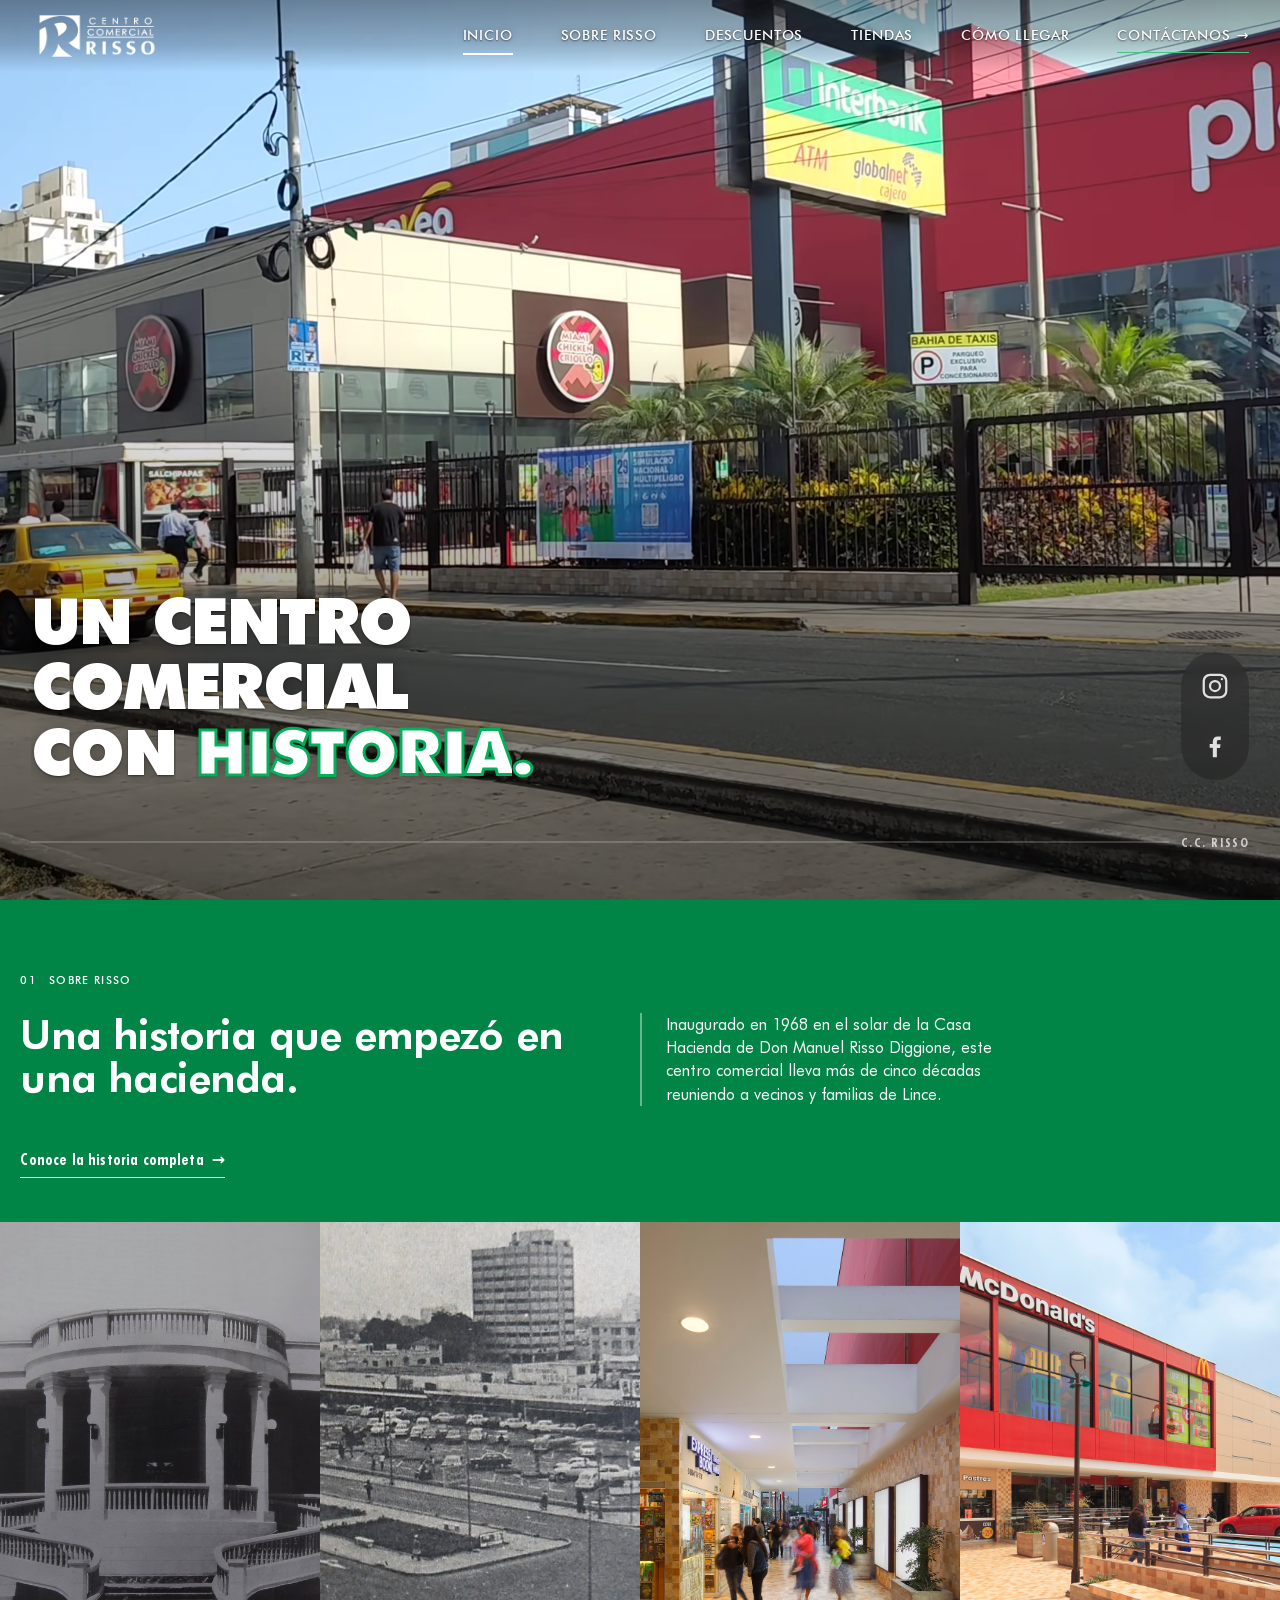
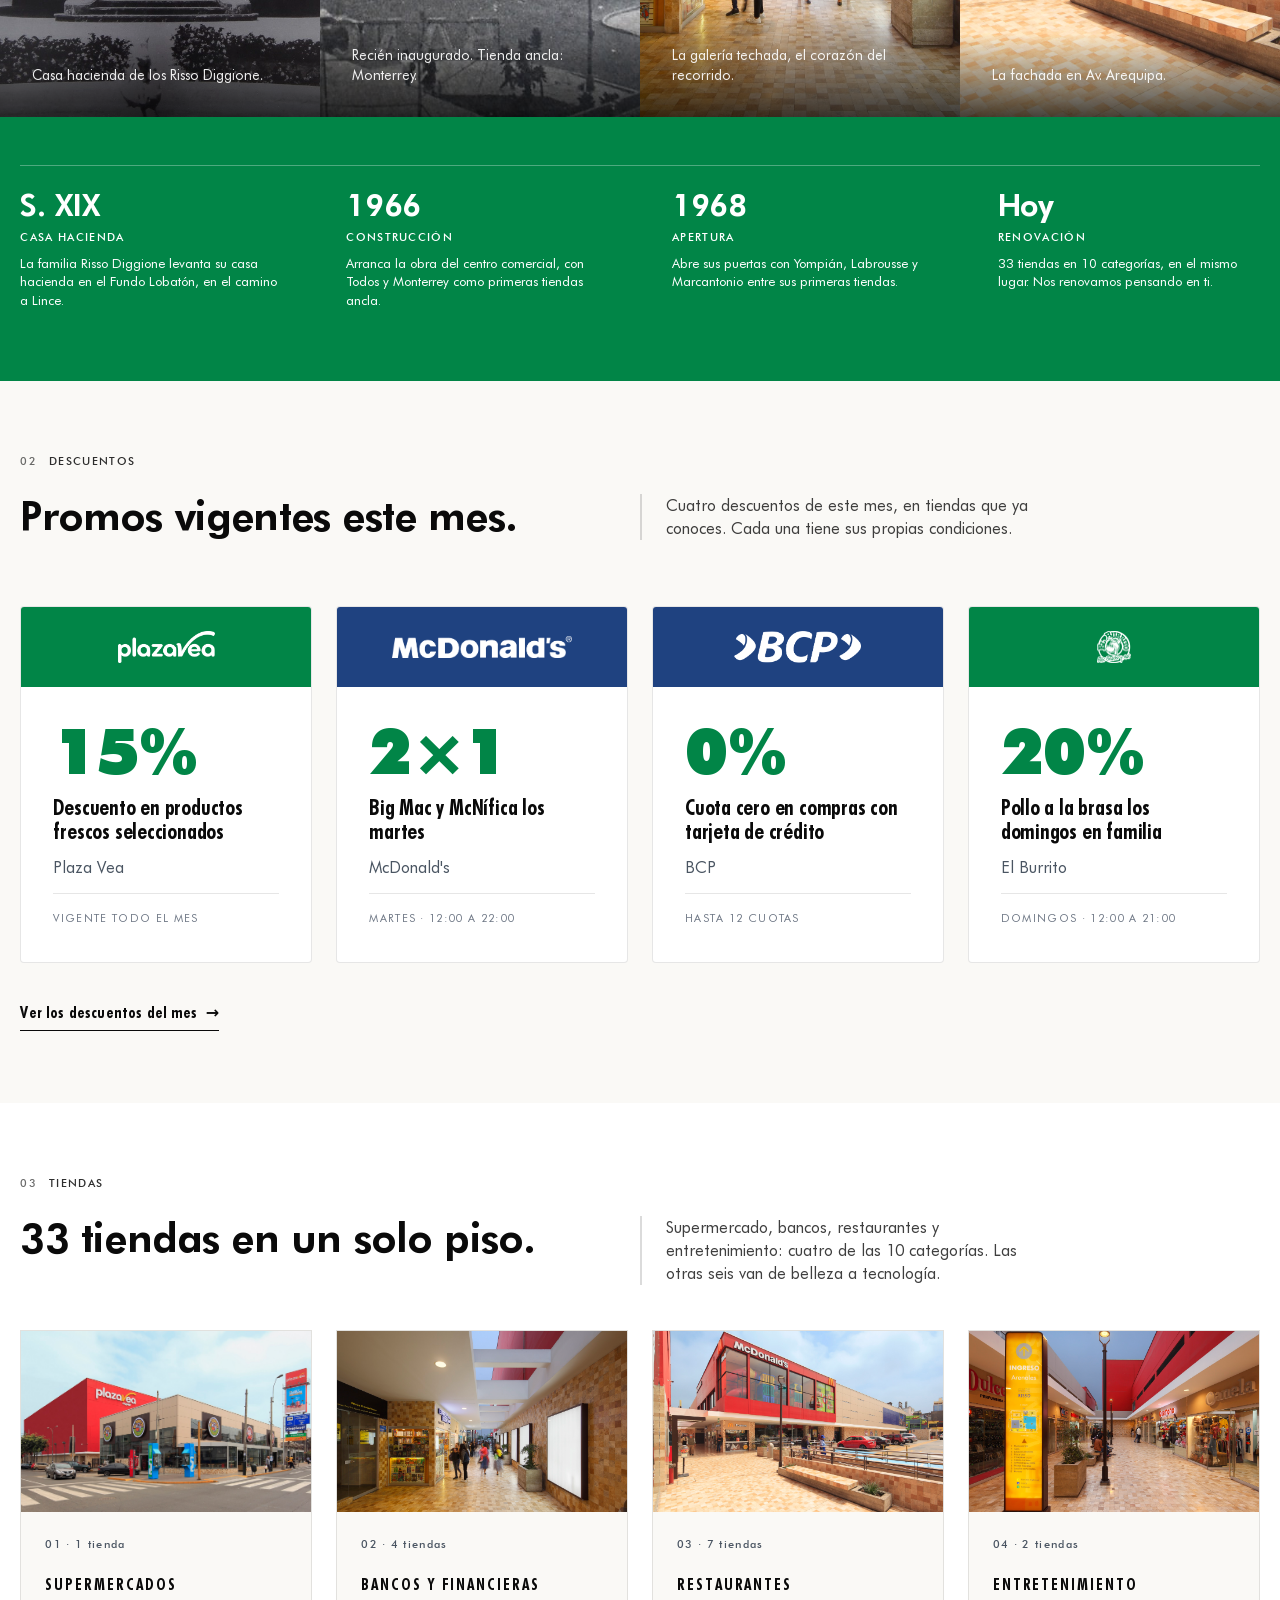
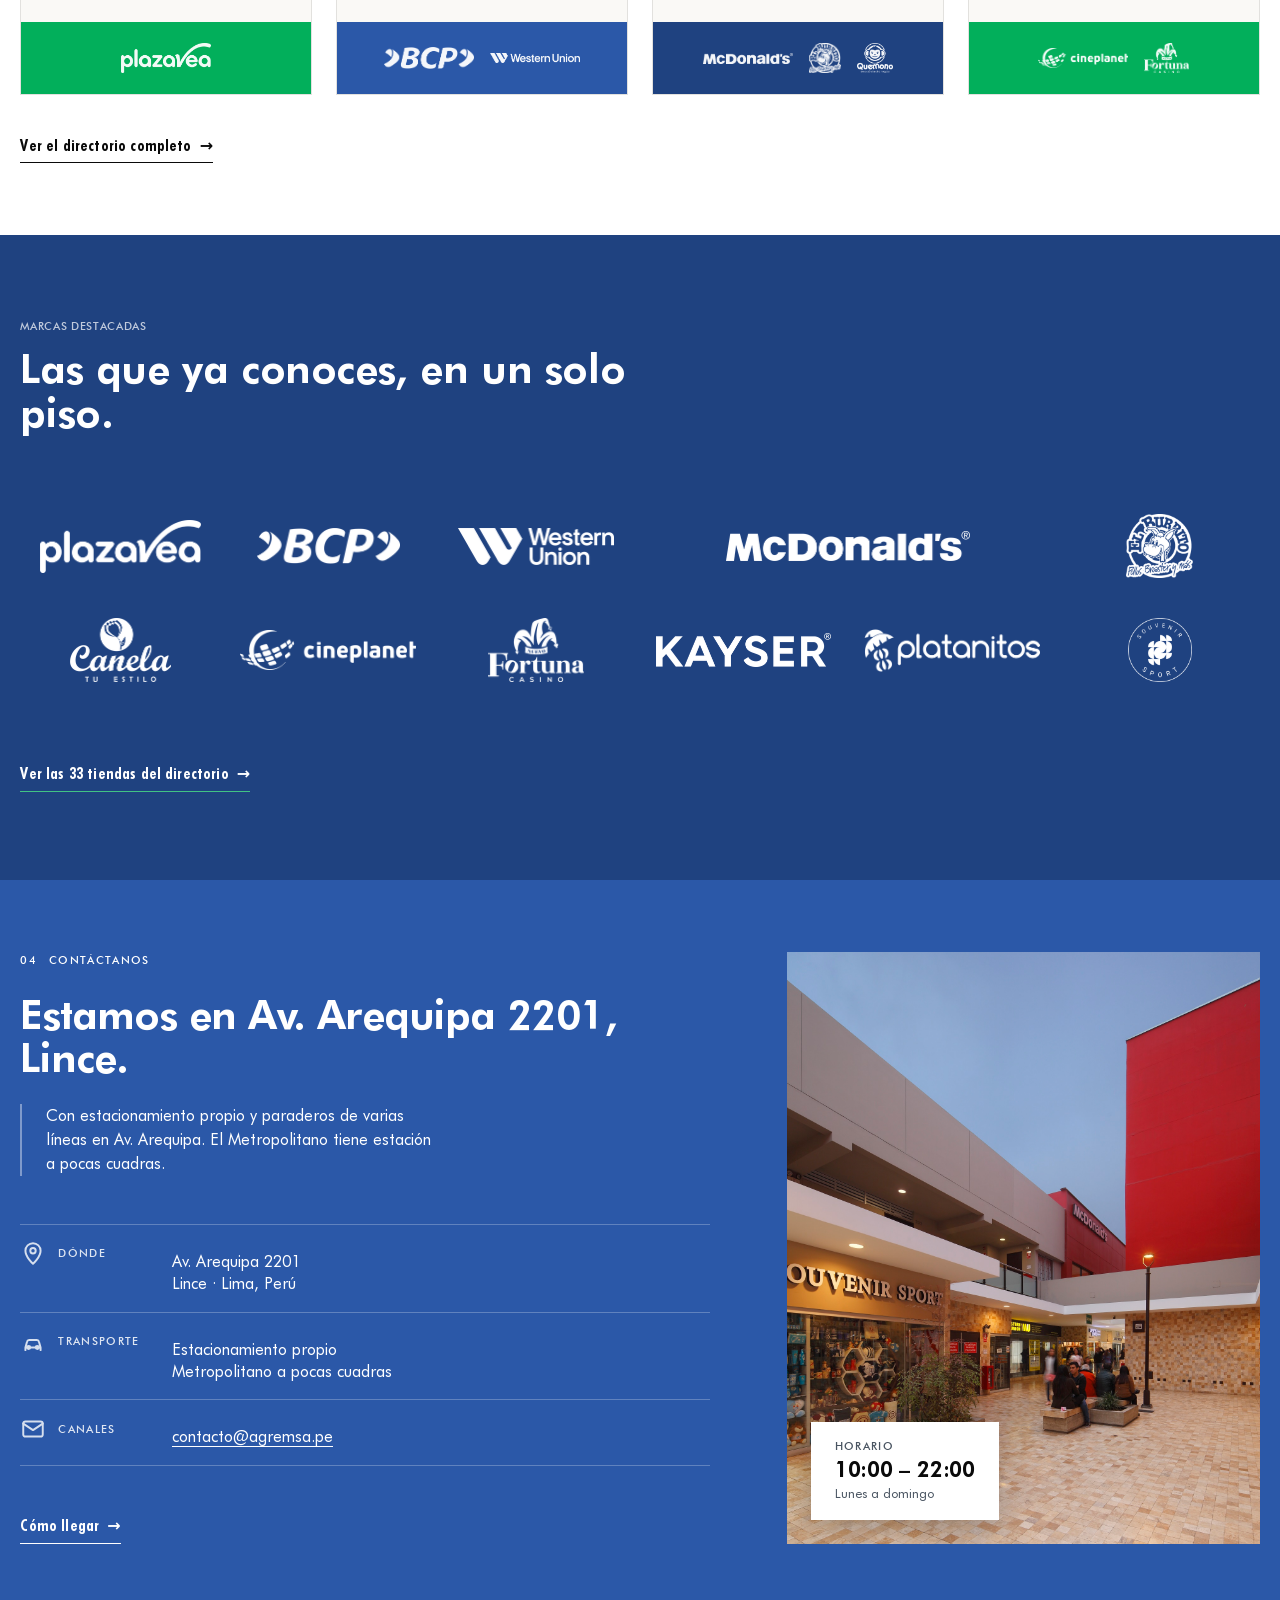
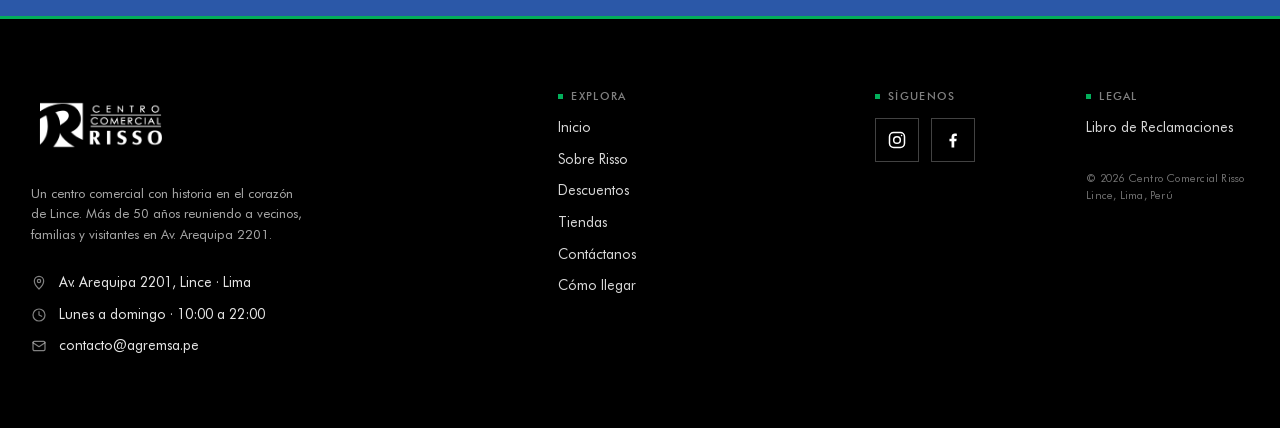
==== commit d97b6c26: "refactor(v2/inicio): banda de marcas antes de ubicacion Orden nuevo: Historia > Descuentos > Tiendas" ====
--- a/v2/index.html
+++ b/v2/index.html
@@ -300,48 +300,6 @@
       </div>
     </section>
 
-    <!-- ANCLA 4 · CONTACTO -->
-    <section class="anchor anchor--blue" id="contacto" aria-labelledby="anchor-4-title" data-od-id="ancla-contacto">
-      <div class="container visit-grid">
-        <div class="visit-copy">
-          <div class="anchor-eyebrow">
-            <span class="num">04</span>
-            <span class="label">Contáctanos</span>
-          </div>
-          <h2 id="anchor-4-title">Estamos en Av. Arequipa 2201, Lince.</h2>
-          <p class="visit-lede">Con estacionamiento propio y paraderos de varias líneas en Av. Arequipa. El Metropolitano tiene estación a pocas cuadras.</p>
-
-          <dl class="visit-facts">
-            <div class="visit-fact">
-              <dt><img src="assets/img/icons/pin.svg" alt="">Dónde</dt>
-              <dd><address>Av. Arequipa 2201<br>Lince · Lima, Perú</address></dd>
-            </div>
-            <div class="visit-fact">
-              <dt><img src="assets/img/icons/car.svg" alt="">Transporte</dt>
-              <dd>Estacionamiento propio<br>Metropolitano a pocas cuadras</dd>
-            </div>
-            <div class="visit-fact">
-              <dt><img src="assets/img/icons/mail.svg" alt="">Canales</dt>
-              <dd><a href="mailto:contacto@agremsa.pe">contacto@agremsa.pe</a></dd>
-            </div>
-          </dl>
-
-          <div class="anchor-foot">
-            <a href="como-llegar.html" class="cta-link">Cómo llegar</a>
-          </div>
-        </div>
-
-        <figure class="visit-media">
-          <img src="assets/img/cc/ccrisso/galeria5_MG_5026.jpg" width="1500" height="2250" alt="Plaza del Centro Comercial Risso al atardecer, con visitantes frente a la tienda Souvenir Sport" loading="lazy" data-od-id="contacto-imagen">
-          <figcaption class="visit-plate">
-            <span class="visit-plate-label">Horario</span>
-            <span class="visit-plate-hours">10:00 – 22:00</span>
-            <span class="visit-plate-meta">Lunes a domingo</span>
-          </figcaption>
-        </figure>
-      </div>
-    </section>
-
     <!-- ============================================================
          TI-02 · Las 33 marcas del centro (banda movida desde Descuentos)
          ============================================================ -->
@@ -368,6 +326,48 @@
       </div>
     </section>
 
+    <!-- ANCLA 4 · CONTACTO -->
+    <section class="anchor anchor--blue" id="contacto" aria-labelledby="anchor-4-title" data-od-id="ancla-contacto">
+      <div class="container visit-grid">
+        <div class="visit-copy">
+          <div class="anchor-eyebrow">
+            <span class="num">04</span>
+            <span class="label">Contáctanos</span>
+          </div>
+          <h2 id="anchor-4-title">Estamos en Av. Arequipa 2201, Lince.</h2>
+          <p class="visit-lede">Con estacionamiento propio y paraderos de varias líneas en Av. Arequipa. El Metropolitano tiene estación a pocas cuadras.</p>
+
+          <dl class="visit-facts">
+            <div class="visit-fact">
+              <dt><img src="assets/img/icons/pin.svg" alt="">Dónde</dt>
+              <dd><address>Av. Arequipa 2201<br>Lince · Lima, Perú</address></dd>
+            </div>
+            <div class="visit-fact">
+              <dt><img src="assets/img/icons/car.svg" alt="">Transporte</dt>
+              <dd>Estacionamiento propio<br>Metropolitano a pocas cuadras</dd>
+            </div>
+            <div class="visit-fact">
+              <dt><img src="assets/img/icons/mail.svg" alt="">Canales</dt>
+              <dd><a href="mailto:contacto@agremsa.pe">contacto@agremsa.pe</a></dd>
+            </div>
+          </dl>
+
+          <div class="anchor-foot">
+            <a href="como-llegar.html" class="cta-link">Cómo llegar</a>
+          </div>
+        </div>
+
+        <figure class="visit-media">
+          <img src="assets/img/cc/ccrisso/galeria5_MG_5026.jpg" width="1500" height="2250" alt="Plaza del Centro Comercial Risso al atardecer, con visitantes frente a la tienda Souvenir Sport" loading="lazy" data-od-id="contacto-imagen">
+          <figcaption class="visit-plate">
+            <span class="visit-plate-label">Horario</span>
+            <span class="visit-plate-hours">10:00 – 22:00</span>
+            <span class="visit-plate-meta">Lunes a domingo</span>
+          </figcaption>
+        </figure>
+      </div>
+    </section>
+
   </main>
 
   <!-- ============================================================
--- a/v2/assets/css/styles.css
+++ b/v2/assets/css/styles.css
@@ -1216,7 +1216,8 @@
   display: inline-flex; align-items: center; justify-content: center;
   padding: 8px 12px; min-height: 44px;
 }
-.directory-tenants .tenant-chip img { max-width: 120px; max-height: 32px; width: auto; height: auto; }
+/* Legacy retirado: el tamaño de cada logo del directorio lo fija su regla
+   [data-logo] (Fase 2). Un max-height aquí volvía a aplastarlos a 32 px. */
 
 /* legacy full-bleed category band rules kept for reference / other pages that may still reuse .category — unused on tiendas.html after the directory rebuild */
 .category { padding-block: clamp(36px, 4.5vw, 56px); }
@@ -1397,7 +1398,10 @@
   border-top: 4px solid var(--brand-green);
 }
 .reclamo-form h2 { font-size: var(--fs-display-3); font-weight: 800; margin-bottom: var(--s-4); }
-.reclamo-type { display: flex; gap: var(--s-5); margin-block: var(--s-4); }
+/* Fase 5: en móvil las dos opciones no caben en una fila y desbordaban la
+   página (scrollWidth 551 > 390). Pasan a columna por debajo de 640px. */
+.reclamo-type { display: flex; flex-wrap: wrap; gap: var(--s-4); margin-block: var(--s-4); }
+@media (max-width: 639px) { .reclamo-type { flex-direction: column; } }
 .reclamo-type label {
   display: inline-flex; align-items: center; gap: var(--s-3);
   font-size: var(--fs-body); font-weight: 500;
@@ -1767,3 +1771,150 @@
 .marca-chip[data-logo="kayser-logo-blanco"] img { height: 34.1px; }
 .marca-chip[data-logo="platanitos-logo-blanco"] img { height: 46.5px; }
 .marca-chip[data-logo="souvenir-sport-logo-lineal-blanco"] img { height: 64px; }
+
+/* ==========================================================================
+   FASE 2 · DIRECTORIO DE TIENDAS
+   Variante B (aprobada): mosaico de 2 columnas sobre fondo blando. Cada
+   categoría es una tarjeta con altura según contenido; el azul de marca se
+   mantiene como superficie y la separación es espacial, no cromática.
+   El conteo aparece UNA vez, en línea con el título (sin badge ni segunda
+   numeración).
+   ========================================================================== */
+.tiendas-page body { background: #F4F7FC; }
+
+.directory {
+  display: grid;
+  grid-template-columns: 1fr;
+  gap: var(--s-4);
+  align-items: stretch;
+}
+@media (min-width: 900px) {
+  .directory { grid-template-columns: repeat(2, minmax(0, 1fr)); }
+}
+
+.directory-row {
+  background: var(--brand-blue);
+  color: var(--fg-on-ink);
+  padding: clamp(22px, 2.2vw, 30px);
+  display: flex;
+  flex-direction: column;
+  gap: var(--s-4);
+}
+.directory-row[hidden] { display: none; }
+
+.directory-row-head {
+  display: flex;
+  align-items: baseline;
+  justify-content: space-between;
+  gap: var(--s-4);
+}
+.directory-row-head h2 {
+  font-size: var(--fs-display-3); font-weight: 800;
+  letter-spacing: -0.015em; line-height: var(--lh-heading);
+  color: var(--fg-on-ink);
+  margin: 0;
+}
+.directory-count {
+  margin: 0;
+  flex: none;
+  font-size: var(--fs-caption);
+  letter-spacing: var(--track-caps);
+  text-transform: uppercase;
+  color: rgba(255,255,255,0.72);
+}
+
+.directory-tenants {
+  display: flex; flex-wrap: wrap;
+  align-items: flex-start;      /* los logos se alinean arriba, no por el centro */
+  justify-content: space-evenly; /* reparto horizontal parejo dentro de cada fila */
+  row-gap: 40px;                /* gap-y entre filas de logos */
+  column-gap: var(--s-5);
+}
+.tenant-chip { display: inline-flex; align-items: center; justify-content: center; }
+.tenant-chip img { width: auto; max-width: 100%; object-fit: contain; }
+
+/* ---- TD-01 · filtro desplegable ---- */
+.directory-filter {
+  position: sticky; top: 72px; z-index: calc(var(--z-nav) - 1);
+  background: rgba(244,247,252,0.94);
+  backdrop-filter: blur(8px);
+  border-bottom: 1px solid var(--border);
+  padding-block: var(--s-3);
+}
+.directory-filter-inner {
+  max-width: var(--maxw-content);
+  margin-inline: auto;
+  padding-inline: var(--gutter);
+  display: flex; align-items: center; gap: var(--s-4); flex-wrap: wrap;
+}
+.directory-filter .kicker { color: var(--fg-muted); margin: 0; }
+.select-wrap { position: relative; flex: 0 1 320px; }
+.cat-select {
+  width: 100%;
+  appearance: none;
+  font: inherit;
+  font-size: var(--fs-body);
+  font-weight: 600;
+  color: var(--fg);
+  background: var(--ground);
+  border: 1px solid var(--border-strong);
+  border-radius: var(--r-sm);
+  padding: var(--s-3) var(--s-8) var(--s-3) var(--s-4);
+  cursor: pointer;
+}
+.cat-select:focus-visible { outline: 2px solid var(--brand-green-deep); outline-offset: 2px; }
+.select-caret {
+  position: absolute; right: var(--s-3); top: 50%; transform: translateY(-50%);
+  width: 18px; height: 18px; pointer-events: none; color: var(--fg-muted);
+}
+
+/* ---- TD-06 · volver arriba ---- */
+.to-top {
+  position: fixed; right: clamp(16px, 3vw, 32px);
+  bottom: calc(clamp(16px, 3vw, 32px) + env(safe-area-inset-bottom, 0px));
+  z-index: calc(var(--z-nav) + 1);
+  width: 48px; height: 48px;
+  display: inline-flex; align-items: center; justify-content: center;
+  border: 0; border-radius: 999px;
+  background: var(--brand-green-deep); color: var(--fg-on-ink);
+  box-shadow: 0 6px 18px rgba(0,0,0,0.22);
+  opacity: 0; visibility: hidden; transform: translateY(8px);
+  transition: opacity var(--t-base) var(--ease-out), transform var(--t-base) var(--ease-out), visibility var(--t-base);
+  cursor: pointer;
+}
+.to-top.is-visible { opacity: 1; visibility: visible; transform: none; }
+.to-top svg { width: 22px; height: 22px; }
+@media (prefers-reduced-motion: reduce) { .to-top { transition: none; } }
+.tenant-chip[data-logo="xiabox-logo-blanco"] img { height: 48.5px; }
+.tenant-chip[data-logo="revolution-logo-blanco"] img { height: 51.6px; }
+.tenant-chip[data-logo="souvenir-sport-logo-lineal-blanco"] img { height: 76px; }
+.tenant-chip[data-logo="tradicionpiurana-logo-blanco"] img { height: 75.3px; }
+.tenant-chip[data-logo="el-burrito-logo-blanco"] img { height: 76px; }
+.tenant-chip[data-logo="malif-beauty-logo-blanco"] img { height: 53.0px; }
+.tenant-chip[data-logo="quemono-logo-blanco"] img { height: 76px; }
+.tenant-chip[data-logo="stampaya-logo-blanco"] img { height: 56.1px; }
+.tenant-chip[data-logo="kayser-logo-blanco"] img { height: 41.8px; }
+.tenant-chip[data-logo="munay-cotton-logo-blanco"] img { height: 34.3px; }
+.tenant-chip[data-logo="olavarria-joyeria-logo-blanco"] img { height: 50.0px; }
+.tenant-chip[data-logo="godsvision-logo-blanco"] img { height: 30px; }
+.tenant-chip[data-logo="plazavea-logo-rgb-blanco"] img { height: 66.0px; }
+.tenant-chip[data-logo="westernunion-logo-2023-doslineas-blanco"] img { height: 45.0px; }
+.tenant-chip[data-logo="audiophile-logo-blanco"] img { height: 76px; }
+.tenant-chip[data-logo="mcdonalds-wordmark-logo-blanco"] img { height: 30px; }
+.tenant-chip[data-logo="canela-logo-blanco"] img { height: 76px; }
+.tenant-chip[data-logo="jannetmedina-logo-blanco"] img { height: 76px; }
+.tenant-chip[data-logo="westernunion-logo-2023-unalinea-blanco"] img { height: 33.4px; }
+.tenant-chip[data-logo="pekeloco-logo-blanco"] img { height: 56.3px; }
+.tenant-chip[data-logo="bcp-logo-blanco"] img { height: 45.5px; }
+.tenant-chip[data-logo="audicion-logo-blanco"] img { height: 40.9px; }
+.tenant-chip[data-logo="platanitos-logo-blanco"] img { height: 57.2px; }
+.tenant-chip[data-logo="thebarbarcompany-logo-blanco"] img { height: 40.9px; }
+.tenant-chip[data-logo="nuevo-fortuna-casino-logo-blanco"] img { height: 76px; }
+.tenant-chip[data-logo="cineplanet-logo-blanco"] img { height: 54.2px; }
+.tenant-chip[data-logo="el-bote-logo-blanco"] img { height: 76px; }
+.tenant-chip[data-logo="icreavicase-logo-blanco"] img { height: 42.1px; }
+.tenant-chip[data-logo="vacacionesmas-logo-blanco"] img { height: 76px; }
+.tenant-chip[data-logo="dulce-vanidad-logo-blanco"] img { height: 76px; }
+.tenant-chip[data-logo="inv-la-cruz-horizontal-logo-blanco"] img { height: 28.9px; }
+.tenant-chip[data-logo="scooterland-logo-blanco"] img { height: 45.8px; }
+.tenant-chip[data-logo="miami-chicken-criollo-logo-blanco"] img { height: 76px; }
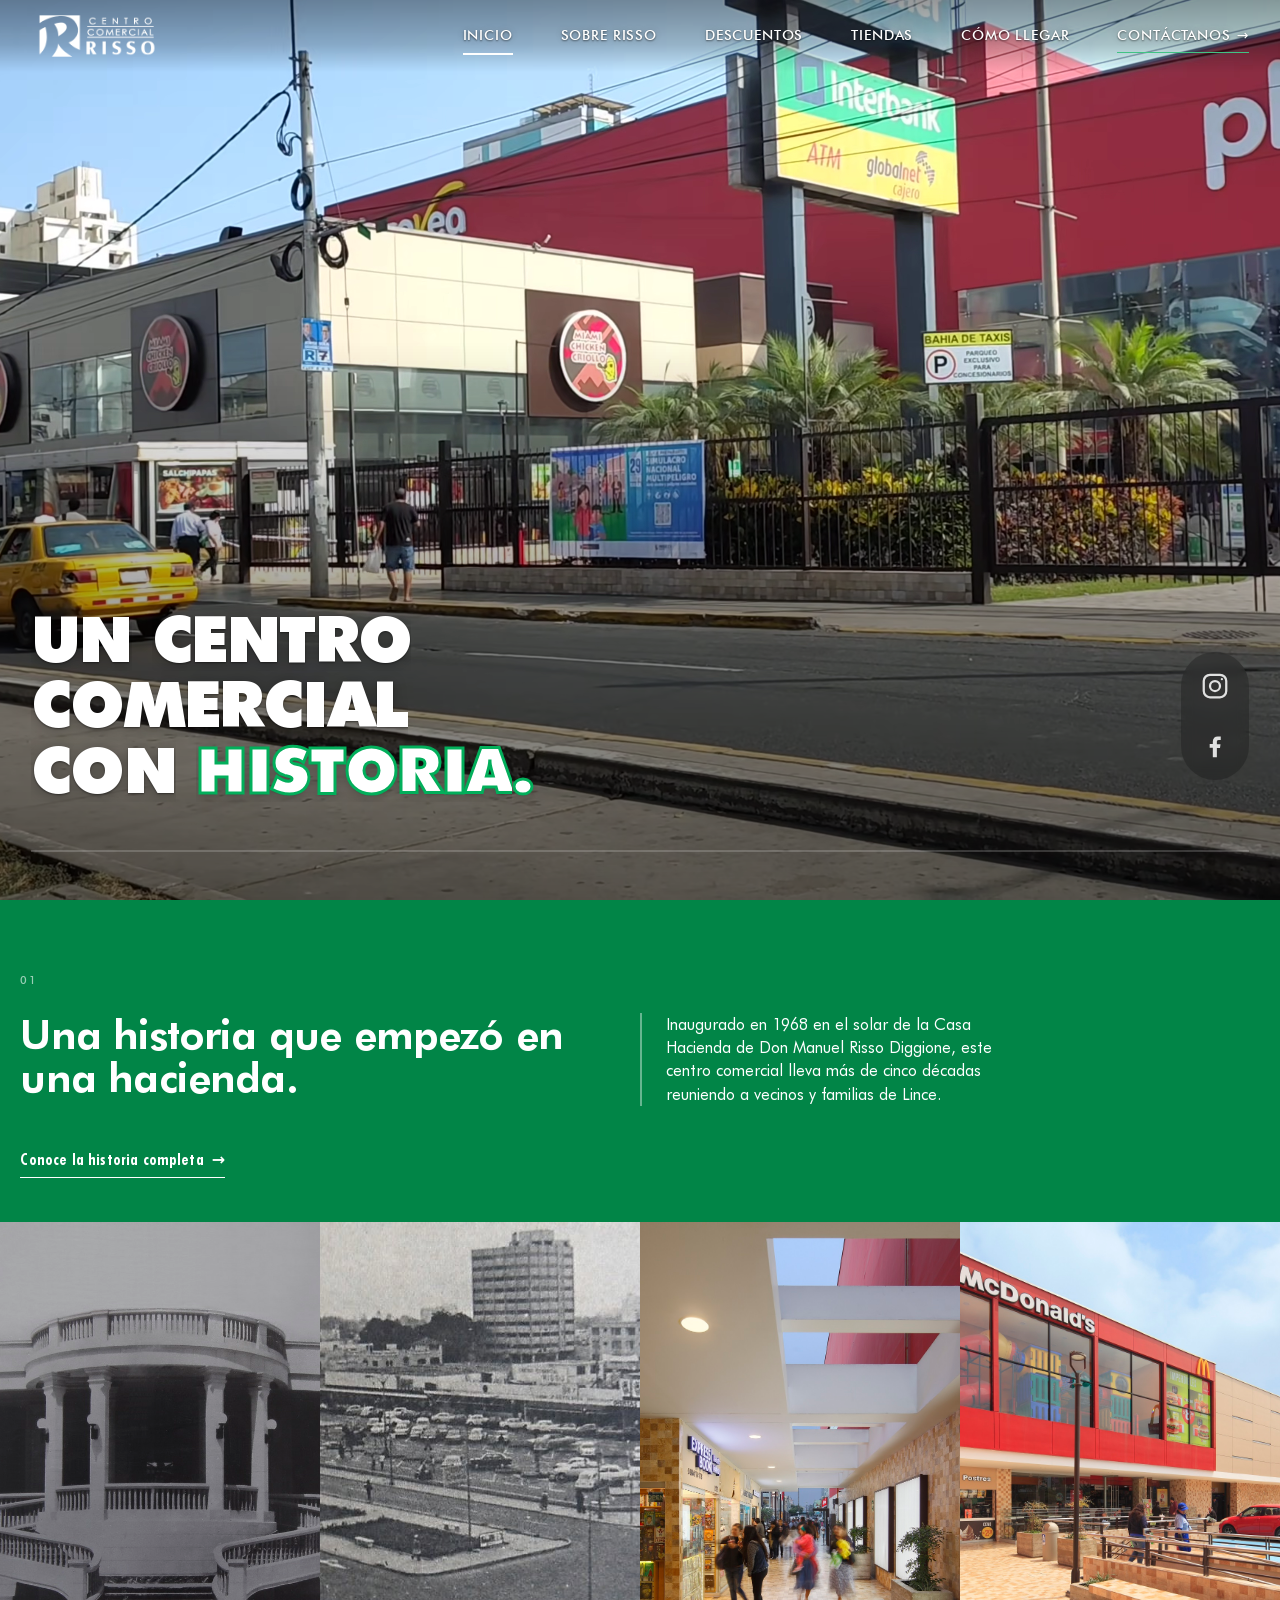
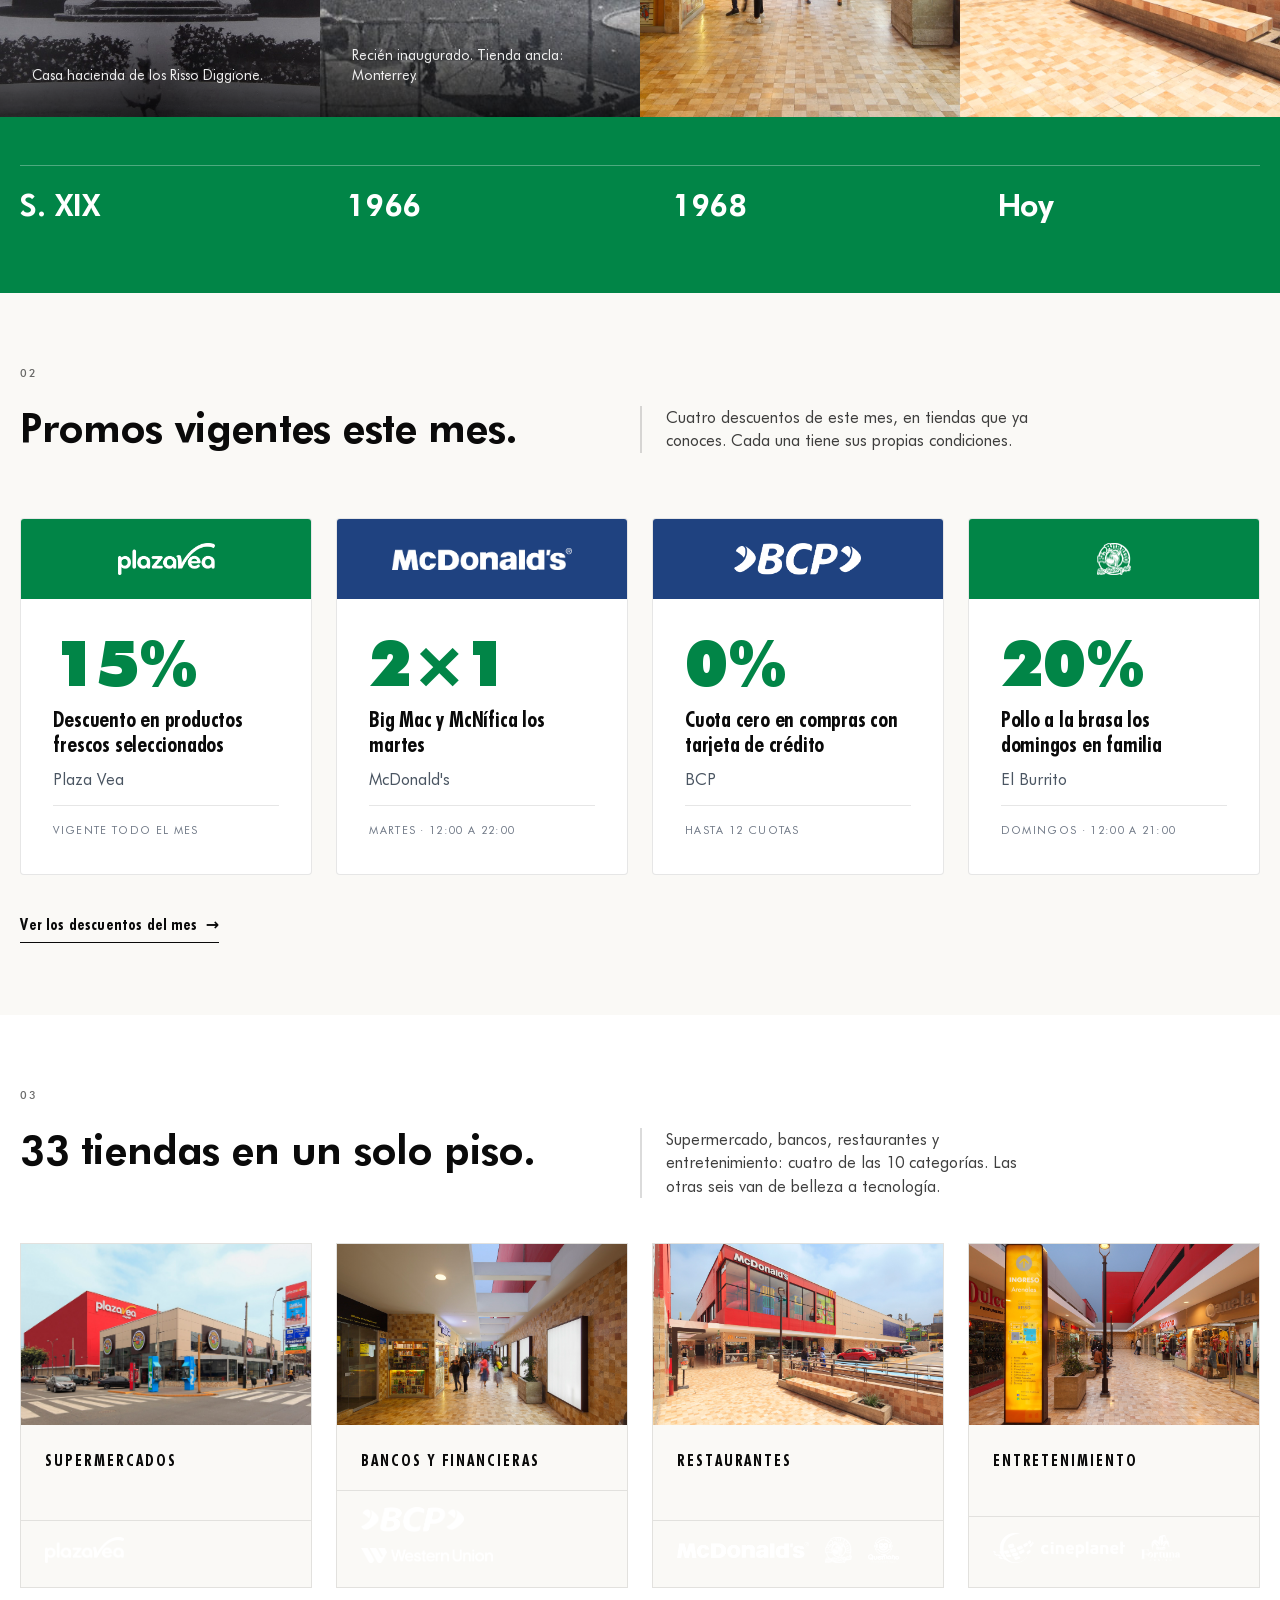
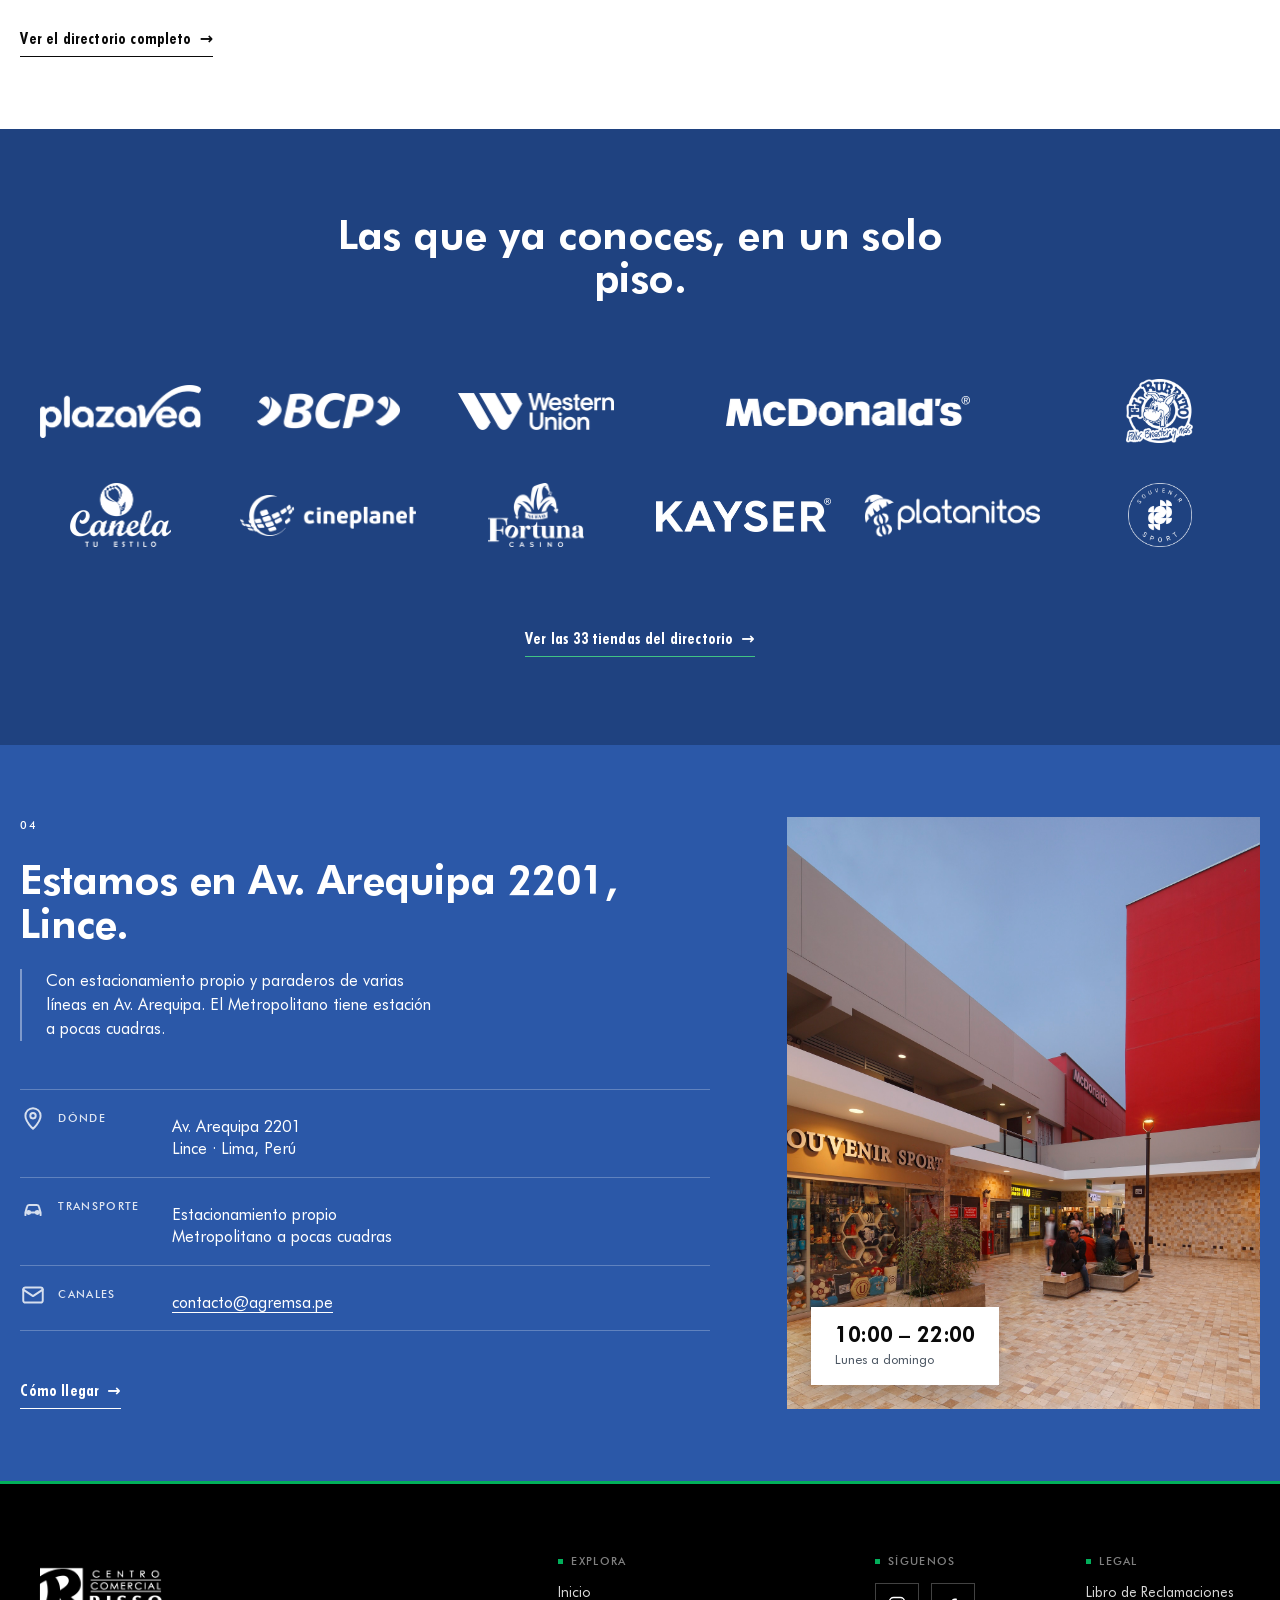
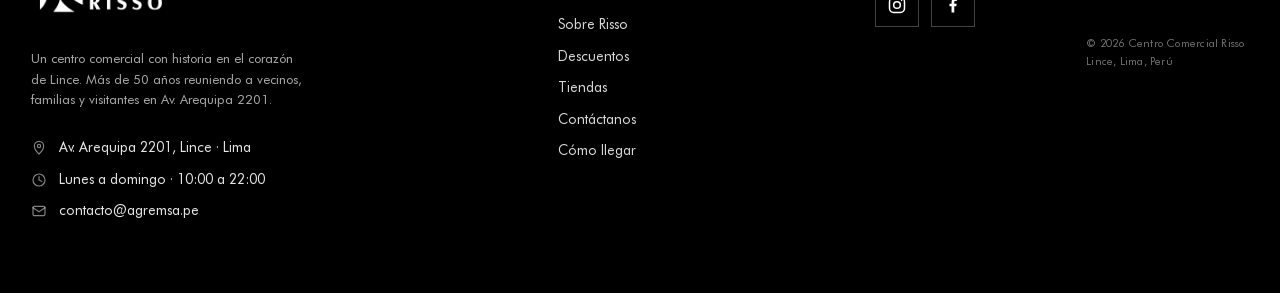
==== commit 0e756bed: "refactor(v2): poda de etiquetas y descripciones secundarias Auditoria de las 7 paginas: 30 nodos eli" ====
--- a/v2/index.html
+++ b/v2/index.html
@@ -77,7 +77,6 @@
         </div>
         <div class="hero-progress" aria-hidden="true">
           <div class="progress-track"><div class="progress-bar"></div></div>
-          <span class="progress-label">C.C. Risso</span>
         </div>
       </div>
 
@@ -102,7 +101,6 @@
         <div class="anchor-head">
           <div class="anchor-eyebrow">
             <span class="num">01</span>
-            <span class="label">Sobre Risso</span>
           </div>
           <h2 id="anchor-1-title">Una historia que empezó en una hacienda.</h2>
             <a href="sobre-risso.html" class="cta-link anchor-head-cta">Conoce la historia completa</a>
@@ -127,15 +125,9 @@
         </figure>
         <figure class="photo-row-item">
           <img src="assets/img/cc/ccrisso/galeria3_MG_5035.jpg" alt="Galería techada del centro comercial, con tragaluces y locales a ambos lados" loading="lazy">
-          <figcaption class="photo-row-cap">
-            <span class="photo-row-cap-text">La galería techada, el corazón del recorrido.</span>
-          </figcaption>
         </figure>
         <figure class="photo-row-item">
           <img src="assets/img/cc/ccrisso/galeria1_MG_4933.jpg" alt="Fachada actual del Centro Comercial Risso sobre Av. Arequipa" loading="lazy">
-          <figcaption class="photo-row-cap">
-            <span class="photo-row-cap-text">La fachada en Av. Arequipa.</span>
-          </figcaption>
         </figure>
       </div>
 
@@ -144,23 +136,15 @@
         <div class="timeline" role="list">
           <div class="timeline-item" role="listitem">
             <span class="year">S. XIX</span>
-            <span class="label">Casa Hacienda</span>
-            <span class="blurb">La familia Risso Diggione levanta su casa hacienda en el Fundo Lobatón, en el camino a Lince.</span>
           </div>
           <div class="timeline-item" role="listitem">
             <span class="year">1966</span>
-            <span class="label">Construcción</span>
-            <span class="blurb">Arranca la obra del centro comercial, con Todos y Monterrey como primeras tiendas ancla.</span>
           </div>
           <div class="timeline-item" role="listitem">
             <span class="year">1968</span>
-            <span class="label">Apertura</span>
-            <span class="blurb">Abre sus puertas con Yompián, Labrousse y Marcantonio entre sus primeras tiendas.</span>
           </div>
           <div class="timeline-item" role="listitem">
             <span class="year">Hoy</span>
-            <span class="label">Renovación</span>
-            <span class="blurb">33 tiendas en 10 categorías, en el mismo lugar. Nos renovamos pensando en ti.</span>
           </div>
         </div>
       </div>
@@ -172,7 +156,6 @@
         <div class="anchor-head">
           <div class="anchor-eyebrow">
             <span class="num">02</span>
-            <span class="label">Descuentos</span>
           </div>
           <h2 id="anchor-2-title">Promos vigentes este mes.</h2>
           <p>Cuatro descuentos de este mes, en tiendas que ya conoces. Cada una tiene sus propias condiciones.</p>
@@ -244,7 +227,6 @@
         <div class="anchor-head">
           <div class="anchor-eyebrow">
             <span class="num">03</span>
-            <span class="label">Tiendas</span>
           </div>
           <h2 id="anchor-3-title">33 tiendas en un solo piso.</h2>
           <p>Supermercado, bancos, restaurantes y entretenimiento: cuatro de las 10 categorías. Las otras seis van de belleza a tecnología.</p>
@@ -257,7 +239,6 @@
               <img src="assets/img/cc/ccrisso/inicio2_MG_4885v.jpg" alt="Plaza Vea y el centro comercial visto desde Av. Arequipa" loading="lazy">
             </span>
             <span class="cat-body">
-              <span class="cat-num">01 · 1 tienda</span>
               <span class="cat-name">Supermercados</span>
             </span>
             <span class="cat-logos"><img src="assets/img/tenants/logos/PlazaVea_logo_rgb_blanco.png" alt="Plaza Vea"></span>
@@ -267,7 +248,6 @@
               <img src="assets/img/cc/ccrisso/galeria3_MG_5035.jpg" alt="Galería techada del centro comercial" loading="lazy">
             </span>
             <span class="cat-body">
-              <span class="cat-num">02 · 4 tiendas</span>
               <span class="cat-name">Bancos y Financieras</span>
             </span>
             <span class="cat-logos"><img src="assets/img/tenants/logos/BCP_logo_blanco.png" alt="BCP"><img src="assets/img/tenants/logos/WesternUnion_logo_2023_Unalinea_blanco.png" alt="Western Union"></span>
@@ -277,7 +257,6 @@
               <img src="assets/img/cc/ccrisso/galeria1_MG_4933.jpg" alt="Exterior de McDonald's en el centro comercial" loading="lazy">
             </span>
             <span class="cat-body">
-              <span class="cat-num">03 · 7 tiendas</span>
               <span class="cat-name">Restaurantes</span>
             </span>
             <span class="cat-logos"><img src="assets/img/tenants/logos/mcdonalds-wordmark_logo_blanco.png" alt="McDonald's"><img src="assets/img/tenants/logos/El_burrito_logo_blanco.png" alt="El Burrito"><img src="assets/img/tenants/logos/quemono_logo_blanco.png" alt="Qué Monó"></span>
@@ -287,7 +266,6 @@
               <img src="assets/img/cc/ccrisso/galeria7_MG_5023.jpg" alt="Ingreso al centro comercial por la calle Arenales" loading="lazy">
             </span>
             <span class="cat-body">
-              <span class="cat-num">04 · 2 tiendas</span>
               <span class="cat-name">Entretenimiento</span>
             </span>
             <span class="cat-logos"><img src="assets/img/tenants/logos/cineplanet_logo_blanco.png" alt="Cineplanet"><img src="assets/img/tenants/logos/Nuevo_Fortuna_Casino_logo_blanco.png" alt="Nuevo Fortuna Casino"></span>
@@ -305,7 +283,6 @@
          ============================================================ -->
     <section class="marca-band" id="marcas" aria-labelledby="marcas-title">
       <div class="container">
-        <p class="kicker">Marcas destacadas</p>
         <h2 id="marcas-title">Las que ya conoces, en un solo piso.</h2>
         <div class="marca-grid">
           <span class="marca-chip" data-logo="plazavea-logo-rgb-blanco"><img src="assets/img/tenants/logos/band/PlazaVea_logo_rgb_blanco.png" alt="Plazavea Logo Rgb Blanco" loading="lazy" width="161" height="53.3"></span>
@@ -332,7 +309,6 @@
         <div class="visit-copy">
           <div class="anchor-eyebrow">
             <span class="num">04</span>
-            <span class="label">Contáctanos</span>
           </div>
           <h2 id="anchor-4-title">Estamos en Av. Arequipa 2201, Lince.</h2>
           <p class="visit-lede">Con estacionamiento propio y paraderos de varias líneas en Av. Arequipa. El Metropolitano tiene estación a pocas cuadras.</p>
@@ -360,7 +336,6 @@
         <figure class="visit-media">
           <img src="assets/img/cc/ccrisso/galeria5_MG_5026.jpg" width="1500" height="2250" alt="Plaza del Centro Comercial Risso al atardecer, con visitantes frente a la tienda Souvenir Sport" loading="lazy" data-od-id="contacto-imagen">
           <figcaption class="visit-plate">
-            <span class="visit-plate-label">Horario</span>
             <span class="visit-plate-hours">10:00 – 22:00</span>
             <span class="visit-plate-meta">Lunes a domingo</span>
           </figcaption>
--- a/v2/assets/css/styles.css
+++ b/v2/assets/css/styles.css
@@ -393,10 +393,6 @@
   width: 0%;
   background: var(--fg-on-ink);
   transition: width 80ms linear;
-}
-.hero-progress .progress-label {
-  font-size: clamp(13px, 1vw, 14px); font-weight: 600;
-  letter-spacing: var(--track-caps); text-transform: uppercase;
 }
 .hero-claim-period { color: #fff; font-weight: 900; -webkit-text-stroke: 3px var(--brand-green); text-stroke: 3px var(--brand-green); }   /* accent period: white fill, 3px green outline matching "historia" remate */
 
@@ -482,11 +478,6 @@
   letter-spacing: var(--track-caps); text-transform: uppercase;
   opacity: 0.6;
 }
-.anchor-eyebrow .label {
-  font-size: var(--fs-caption); font-weight: 500;
-  letter-spacing: var(--track-caps); text-transform: uppercase;
-  opacity: 0.85;
-}
 .anchor h2 {
   font-size: var(--fs-display-3); font-weight: 800;
   letter-spacing: -0.02em; line-height: var(--lh-display);
@@ -511,8 +502,7 @@
   .anchor-head p { font-size: var(--fs-body-lg); line-height: 1.45; max-width: 44ch; }
 }
 .anchor-foot { margin-top: clamp(28px, 3vw, 40px); display: flex; gap: var(--s-7); flex-wrap: wrap; align-items: center; }
-.anchor--green .anchor-eyebrow .num,
-.anchor--green .anchor-eyebrow .label { color: var(--fg-on-green); opacity: 1; }
+.anchor--green .anchor-eyebrow .num { color: var(--fg-on-green); }
 .anchor--blue .anchor-eyebrow .num,
 .anchor--blue .anchor-eyebrow .label { color: var(--fg-on-blue); opacity: 1; }
 .anchor--ink .anchor-eyebrow .num,
@@ -539,18 +529,8 @@
   line-height: 1;
   color: currentColor;
 }
-.timeline-item .label {
-  font-size: var(--fs-caption); font-weight: 500;
-  letter-spacing: var(--track-caps); text-transform: uppercase;
-  opacity: 0.75;
-}
-.timeline-item .blurb {
-  font-size: var(--fs-body-sm); line-height: 1.4;
-  opacity: 0.85;
-}
 .anchor--green .timeline-item .year { color: var(--fg-on-green); }
 .anchor--green .timeline-item .label,
-.anchor--green .timeline-item .blurb { opacity: 1; }
 .anchor--green .timeline { border-top-color: rgba(255,255,255,0.3); }
 
 .story-photos {
@@ -621,21 +601,24 @@
   letter-spacing: var(--track-caps); text-transform: uppercase;
   color: var(--fg);
 }
-.cat-preview .cat-num {
-  display: block; font-size: var(--fs-caption); font-weight: 500;
-  color: var(--fg-muted); margin-bottom: var(--s-3);
-  letter-spacing: var(--track-caps);
-}
+/* Franja de color eliminada: los logos van sobre el mismo papel de la tarjeta,
+   sin banda verde/azul detras. Se quedan pegados abajo por margin-top: auto
+   para que la tarjeta conserve su altura y el pie no quede flotando. */
 .cat-preview .cat-logos {
-  display: flex; align-items: center; justify-content: center; gap: var(--s-4); flex-wrap: wrap;
-  padding: var(--s-4) var(--s-5);
-  min-height: 72px;
-  background: var(--brand-green);
+  display: flex; align-items: center; justify-content: flex-start; gap: var(--s-4); flex-wrap: wrap;
+  padding: var(--s-2) var(--s-5) var(--s-5);
   margin-top: auto;
 }
-.cat-preview:nth-child(3n+2) .cat-logos { background: var(--brand-blue); }
-.cat-preview:nth-child(3n+3) .cat-logos { background: var(--brand-blue-deep); }
-.cat-preview .cat-logos img { max-height: 30px; max-width: 90px; width: auto; filter: brightness(0) invert(1); opacity: 0.95; }
+/* Wordmarks anchos: 26px de alto los dejaba en ~10px legibles. Los que superan
+   un aspect de 4 se limitan por ancho y suben de alto. */
+.cat-preview .cat-logos img { max-height: 26px; max-width: 120px; height: auto; width: auto; opacity: 1; }
+.cat-preview .cat-logos img[src*="mcdonalds"], 
+.cat-preview .cat-logos img[src*="WesternUnion"],
+.cat-preview .cat-logos img[src*="cineplanet"] { max-width: 132px; max-height: 32px; }
+
+/* Separador fino entre el texto de la categoria y sus logos */
+.cat-preview .cat-body { padding-bottom: var(--s-4); }
+.cat-preview .cat-logos { border-top: 1px solid var(--border); padding-top: var(--s-4); }
 
 /* ---- CONTACT VISIT · Inicio 04 · split editorial con imagen ---- */
 .visit-grid {
@@ -729,13 +712,6 @@
   background: var(--ground);
   color: var(--fg);
   box-shadow: 0 14px 34px rgba(0, 0, 0, 0.24);
-}
-.visit-plate-label {
-  font-size: var(--fs-caption);
-  font-weight: 500;
-  letter-spacing: var(--track-caps);
-  text-transform: uppercase;
-  color: var(--fg-muted);
 }
 .visit-plate-hours {
   font-size: var(--fs-display-4);
@@ -1078,12 +1054,6 @@
   color: var(--fg-on-ink);
   padding-block: var(--pad-band);
 }
-.promo-marcas-eyebrow {
-  font-size: var(--fs-caption); font-weight: 500;
-  letter-spacing: var(--track-caps); text-transform: uppercase;
-  opacity: 0.7;
-  margin-bottom: var(--s-3);
-}
 .promo-marcas-title {
   font-size: var(--fs-display-3); font-weight: 800;
   letter-spacing: -0.02em; line-height: var(--lh-display);
@@ -1304,10 +1274,8 @@
   font-size: var(--fs-body-sm); color: var(--fg-muted);
   transition: all var(--t-base) var(--ease-out);
 }
-.wizard-step .step-num { font-weight: 700; font-size: var(--fs-caption); letter-spacing: var(--track-caps); text-transform: uppercase; }
 .wizard-step.is-active { color: var(--fg); border-top-color: var(--brand-green); }
 .wizard-step.is-done   { color: var(--fg); }
-.wizard-step.is-done .step-num { color: var(--brand-green-deep); }
 
 .wizard-pane { display: none; }
 .wizard-pane.is-active { display: block; animation: fadeIn 240ms var(--ease-out); }
@@ -1333,7 +1301,6 @@
 .frente-card.is-selected { background: rgba(2,133,71,0.05); }
 .frente-card .frente-body { display: flex; flex-direction: column; gap: var(--s-2); min-width: 0; }
 .frente-card .frente-name { display: block; font-size: var(--fs-display-4); font-weight: 700; letter-spacing: -0.01em; }
-.frente-card .frente-desc { display: block; font-size: var(--fs-body-sm); color: var(--fg-muted); line-height: 1.45; max-width: 52ch; }
 
 /* step 2: form */
 .form-grid { display: grid; gap: var(--s-5); grid-template-columns: 1fr; }
@@ -1718,8 +1685,9 @@
   background: var(--brand-blue-deep);
   color: var(--fg-on-ink);
   padding-block: var(--pad-band);
-}
-.marca-band .kicker { color: rgba(255,255,255,0.72); }
+  text-align: center;             /* título, kicker y CTA al eje central */
+}
+.marca-band h2 { margin-inline: auto; }   /* centrado real, no solo texto alineado */
 .marca-band h2 { max-width: 26ch; margin-top: var(--s-3); color: var(--fg-on-ink); }
 /* Flex en vez de grid: así la última fila incompleta queda CENTRADA en vez de
    dejar un hueco a la derecha. */
@@ -1754,7 +1722,8 @@
 /* Los wordmarks de una sola línea (McDonald's, Western Union, La Cruz) ocupan
    dos celdas: a una sola quedarían con 17-24 px de alto y no se leerían. */
 
-.marca-cta { margin-top: var(--s-8); }
+/* Fase 5 · el CTA cierra la banda centrado con los logos */
+.marca-cta { margin-top: var(--s-8); display: flex; justify-content: center; }
 .marca-cta .cta-link {
   color: var(--fg-on-ink);
   border-color: var(--brand-green-light);
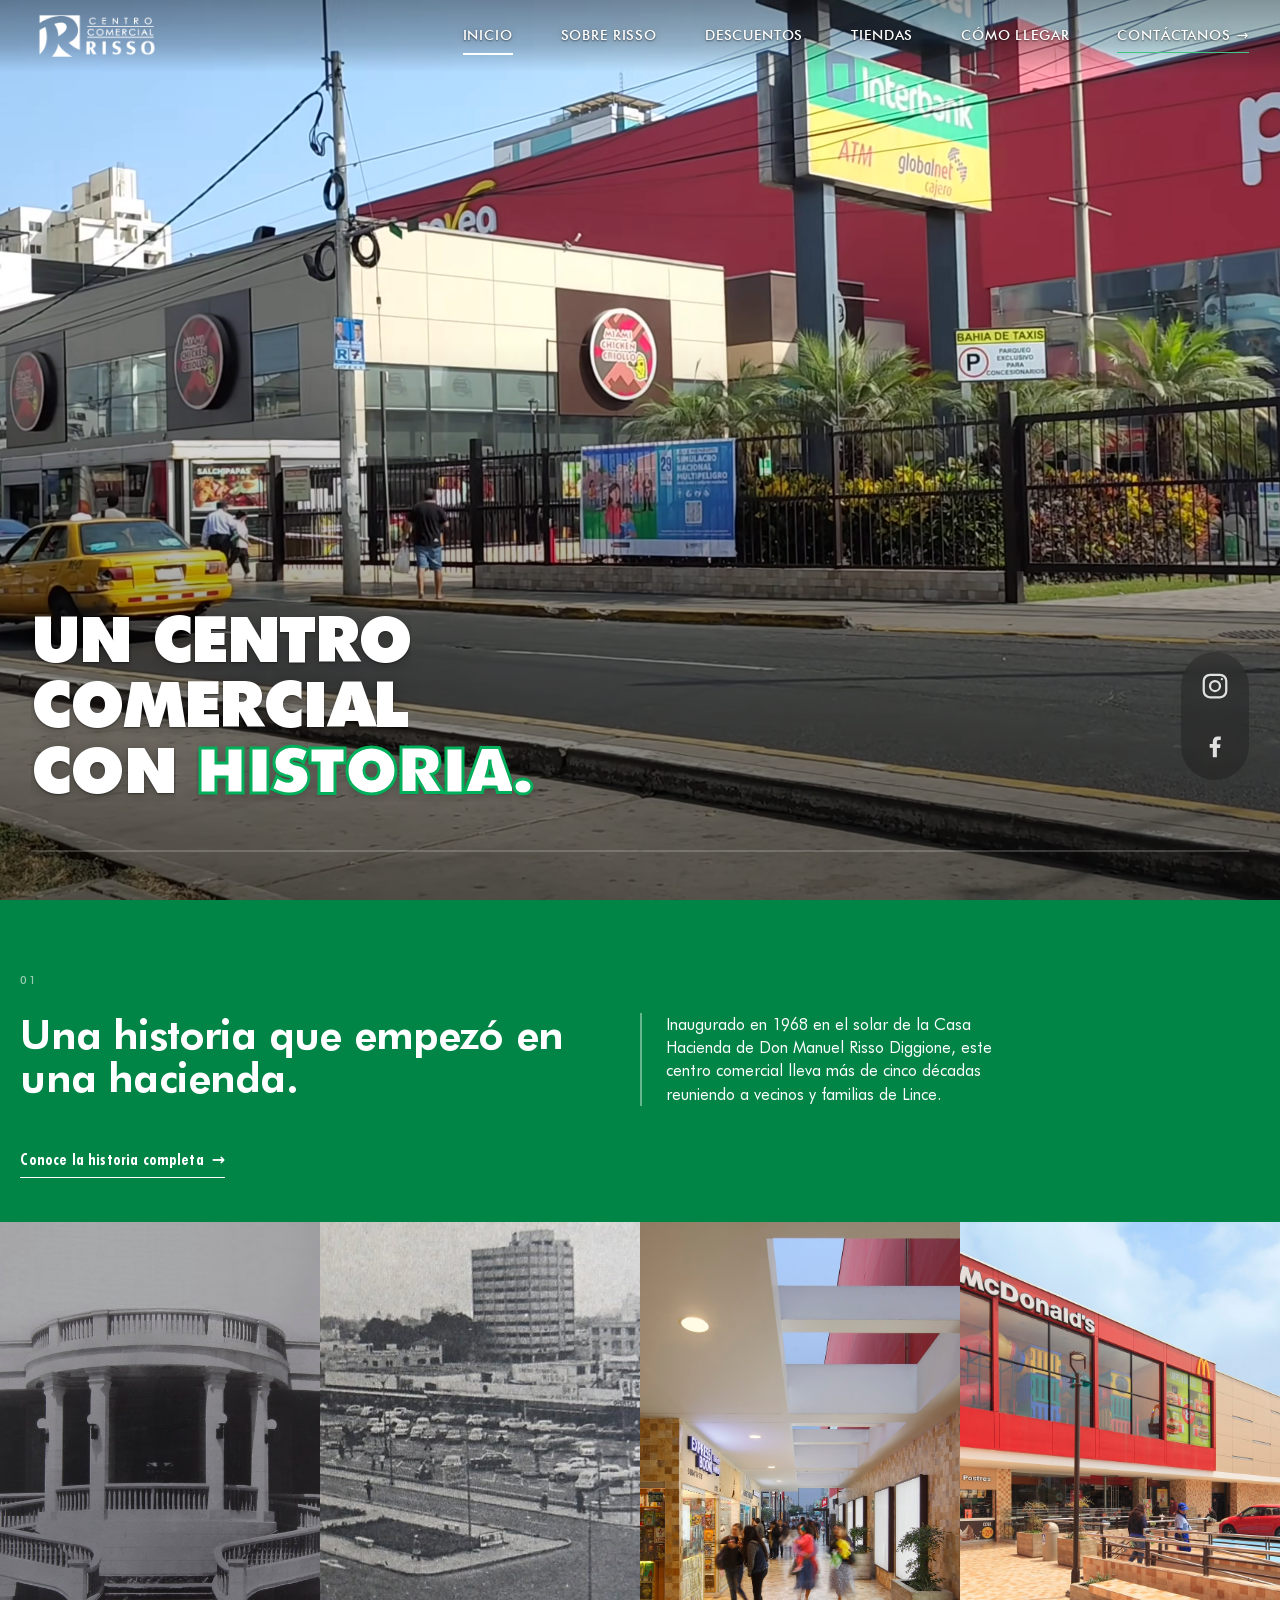
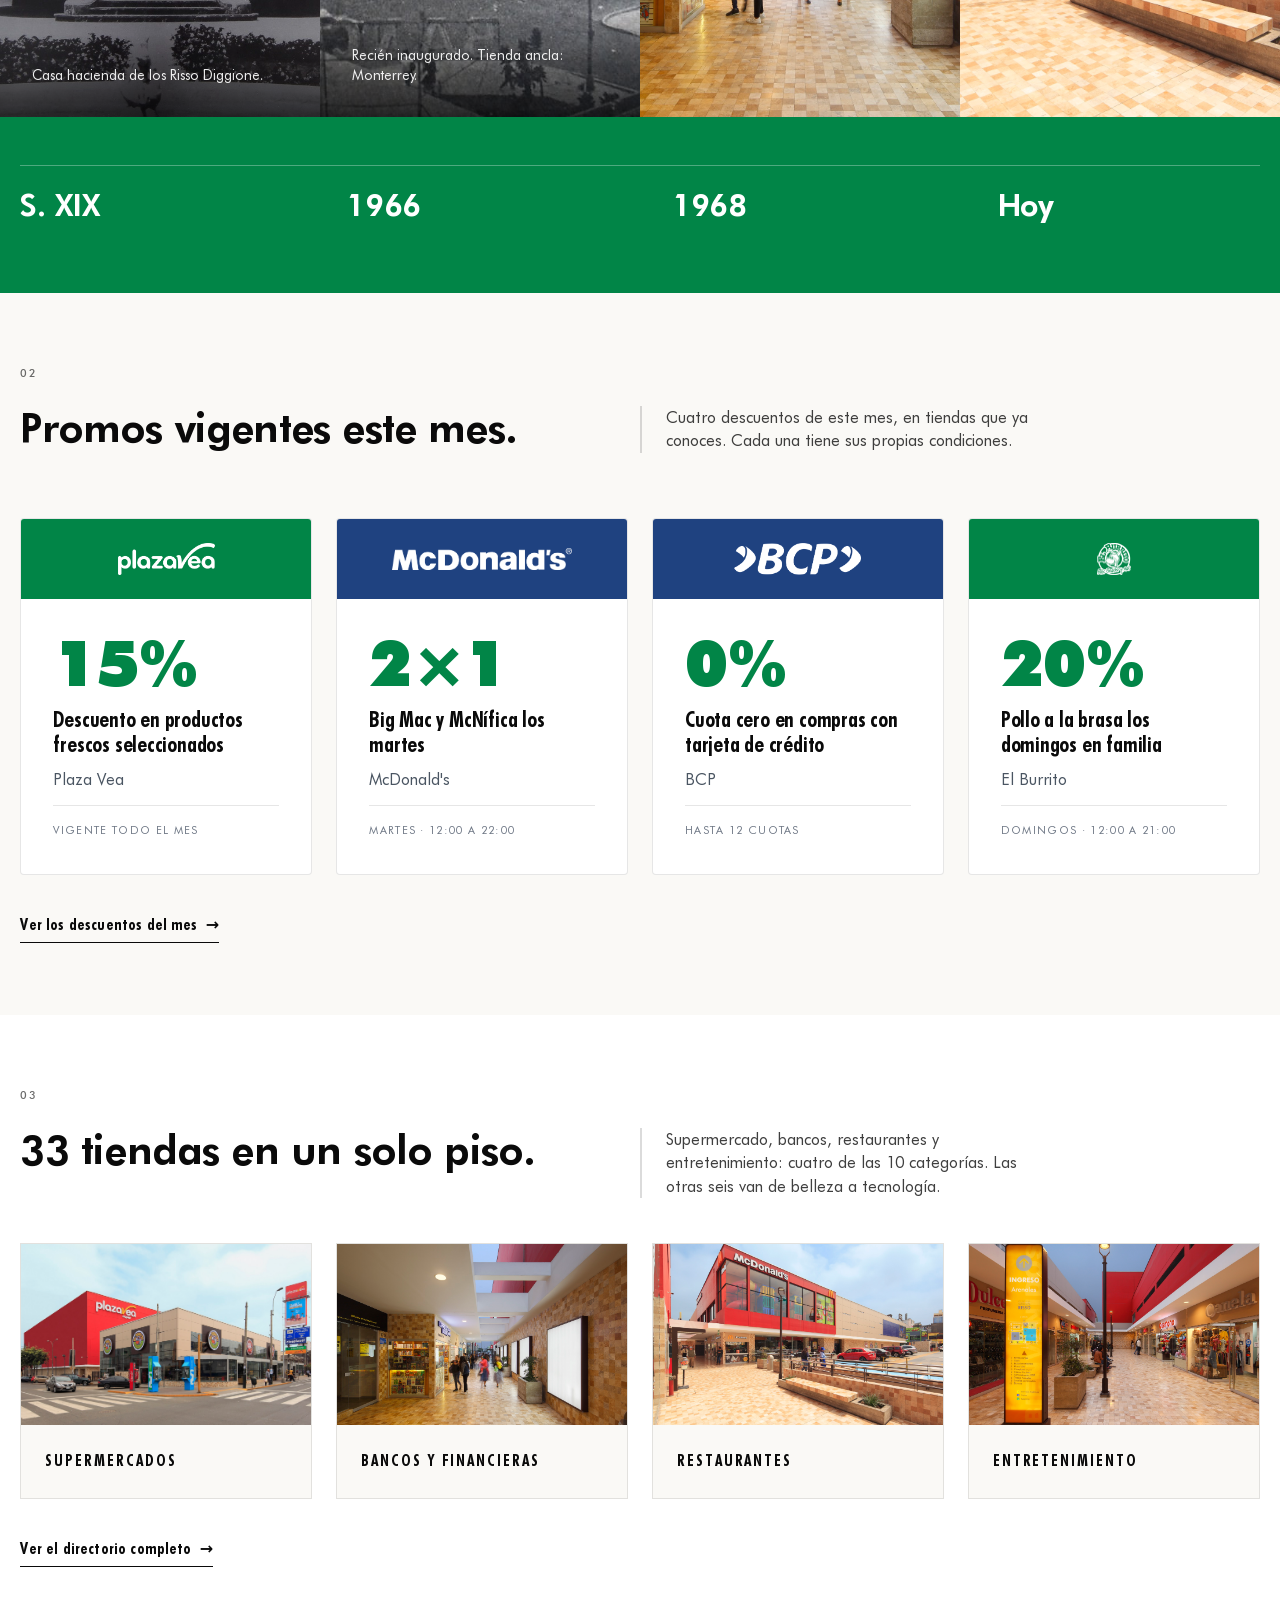
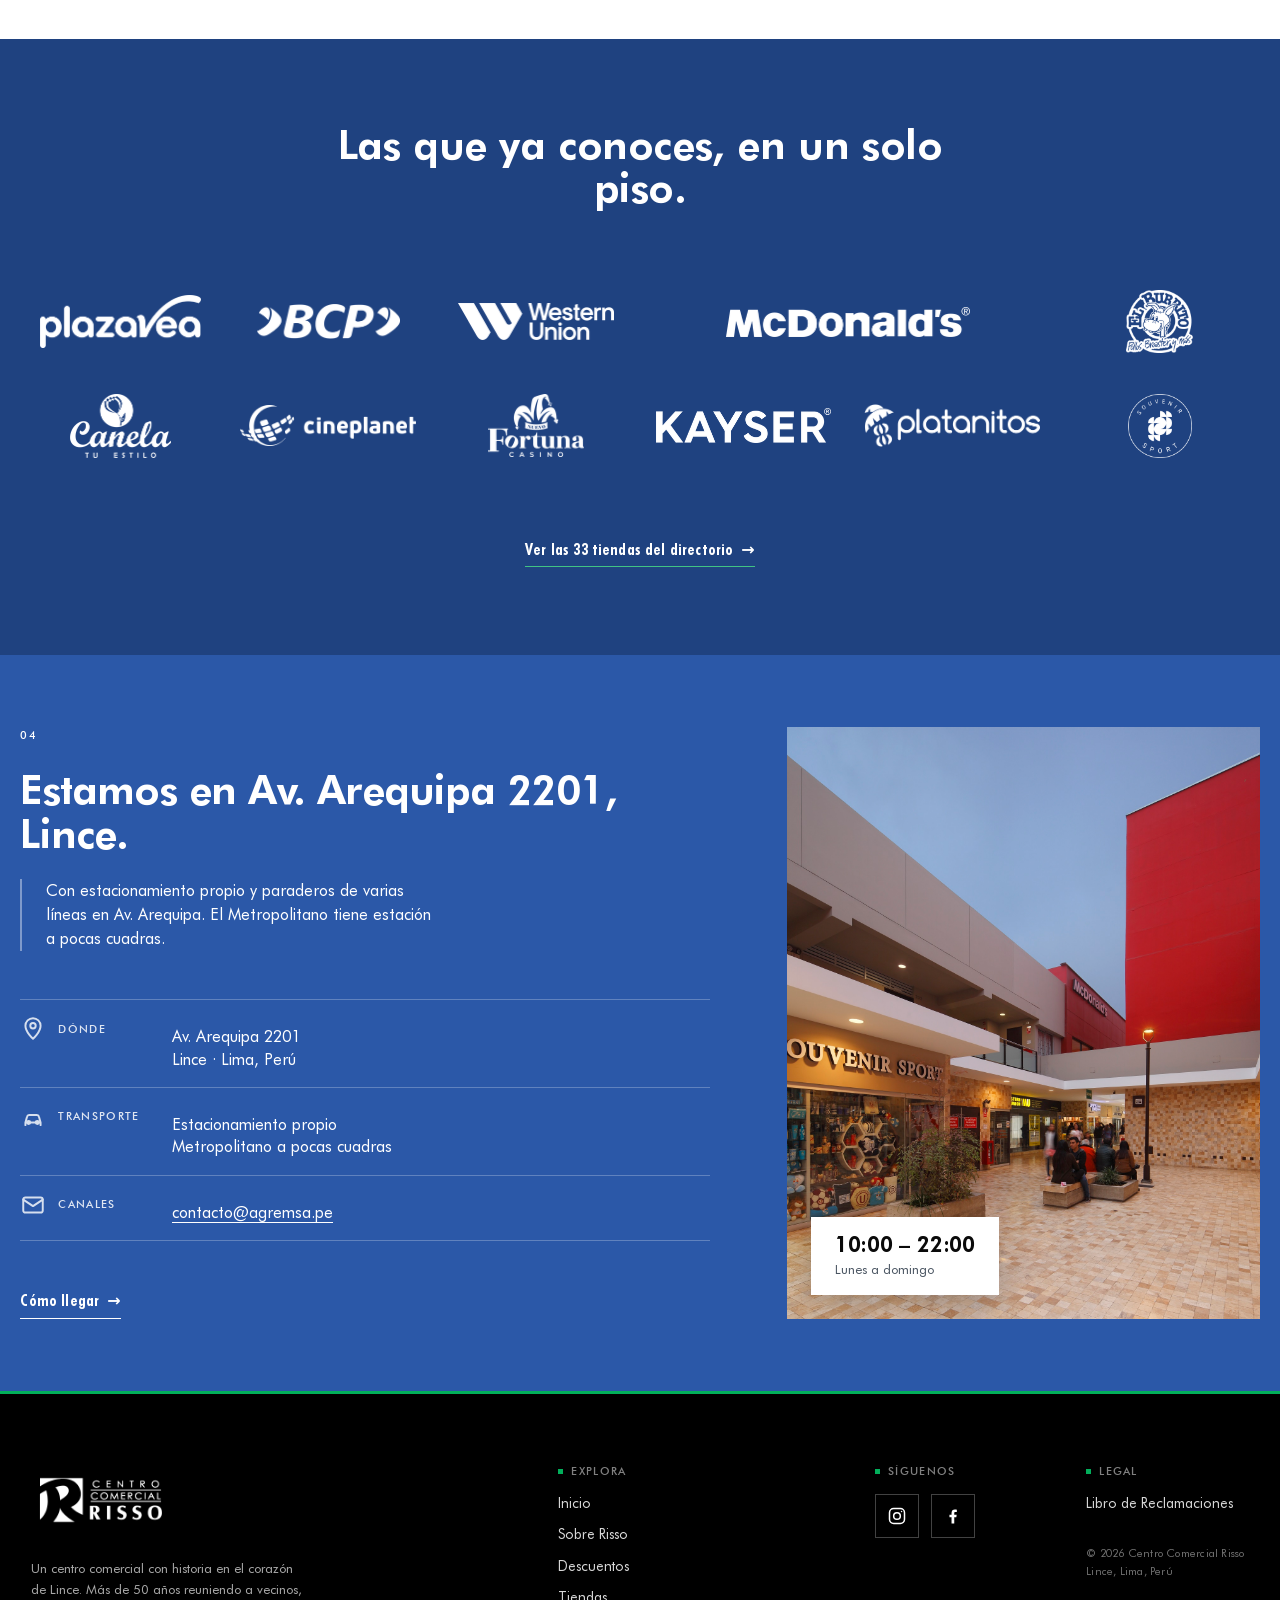
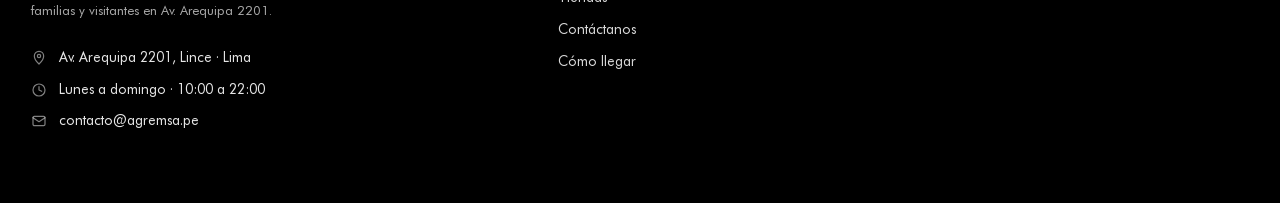
==== commit edc239a1: "style(v2/inicio): tarjetas de categoria sin fila de logos Cada tarjeta queda foto + nombre. Se elimi" ====
--- a/v2/index.html
+++ b/v2/index.html
@@ -240,36 +240,28 @@
             </span>
             <span class="cat-body">
               <span class="cat-name">Supermercados</span>
-            </span>
-            <span class="cat-logos"><img src="assets/img/tenants/logos/PlazaVea_logo_rgb_blanco.png" alt="Plaza Vea"></span>
-          </a>
+            </span></a>
           <a href="tiendas.html#cat-2" class="cat-preview">
             <span class="cat-thumb">
               <img src="assets/img/cc/ccrisso/galeria3_MG_5035.jpg" alt="Galería techada del centro comercial" loading="lazy">
             </span>
             <span class="cat-body">
               <span class="cat-name">Bancos y Financieras</span>
-            </span>
-            <span class="cat-logos"><img src="assets/img/tenants/logos/BCP_logo_blanco.png" alt="BCP"><img src="assets/img/tenants/logos/WesternUnion_logo_2023_Unalinea_blanco.png" alt="Western Union"></span>
-          </a>
+            </span></a>
           <a href="tiendas.html#cat-3" class="cat-preview">
             <span class="cat-thumb">
               <img src="assets/img/cc/ccrisso/galeria1_MG_4933.jpg" alt="Exterior de McDonald's en el centro comercial" loading="lazy">
             </span>
             <span class="cat-body">
               <span class="cat-name">Restaurantes</span>
-            </span>
-            <span class="cat-logos"><img src="assets/img/tenants/logos/mcdonalds-wordmark_logo_blanco.png" alt="McDonald's"><img src="assets/img/tenants/logos/El_burrito_logo_blanco.png" alt="El Burrito"><img src="assets/img/tenants/logos/quemono_logo_blanco.png" alt="Qué Monó"></span>
-          </a>
+            </span></a>
           <a href="tiendas.html#cat-4" class="cat-preview">
             <span class="cat-thumb">
               <img src="assets/img/cc/ccrisso/galeria7_MG_5023.jpg" alt="Ingreso al centro comercial por la calle Arenales" loading="lazy">
             </span>
             <span class="cat-body">
               <span class="cat-name">Entretenimiento</span>
-            </span>
-            <span class="cat-logos"><img src="assets/img/tenants/logos/cineplanet_logo_blanco.png" alt="Cineplanet"><img src="assets/img/tenants/logos/Nuevo_Fortuna_Casino_logo_blanco.png" alt="Nuevo Fortuna Casino"></span>
-          </a>
+            </span></a>
         </div>
 
         <div class="anchor-foot">
--- a/v2/assets/css/styles.css
+++ b/v2/assets/css/styles.css
@@ -604,21 +604,10 @@
 /* Franja de color eliminada: los logos van sobre el mismo papel de la tarjeta,
    sin banda verde/azul detras. Se quedan pegados abajo por margin-top: auto
    para que la tarjeta conserve su altura y el pie no quede flotando. */
-.cat-preview .cat-logos {
-  display: flex; align-items: center; justify-content: flex-start; gap: var(--s-4); flex-wrap: wrap;
-  padding: var(--s-2) var(--s-5) var(--s-5);
-  margin-top: auto;
-}
 /* Wordmarks anchos: 26px de alto los dejaba en ~10px legibles. Los que superan
    un aspect de 4 se limitan por ancho y suben de alto. */
-.cat-preview .cat-logos img { max-height: 26px; max-width: 120px; height: auto; width: auto; opacity: 1; }
-.cat-preview .cat-logos img[src*="mcdonalds"], 
-.cat-preview .cat-logos img[src*="WesternUnion"],
-.cat-preview .cat-logos img[src*="cineplanet"] { max-width: 132px; max-height: 32px; }
 
 /* Separador fino entre el texto de la categoria y sus logos */
-.cat-preview .cat-body { padding-bottom: var(--s-4); }
-.cat-preview .cat-logos { border-top: 1px solid var(--border); padding-top: var(--s-4); }
 
 /* ---- CONTACT VISIT · Inicio 04 · split editorial con imagen ---- */
 .visit-grid {
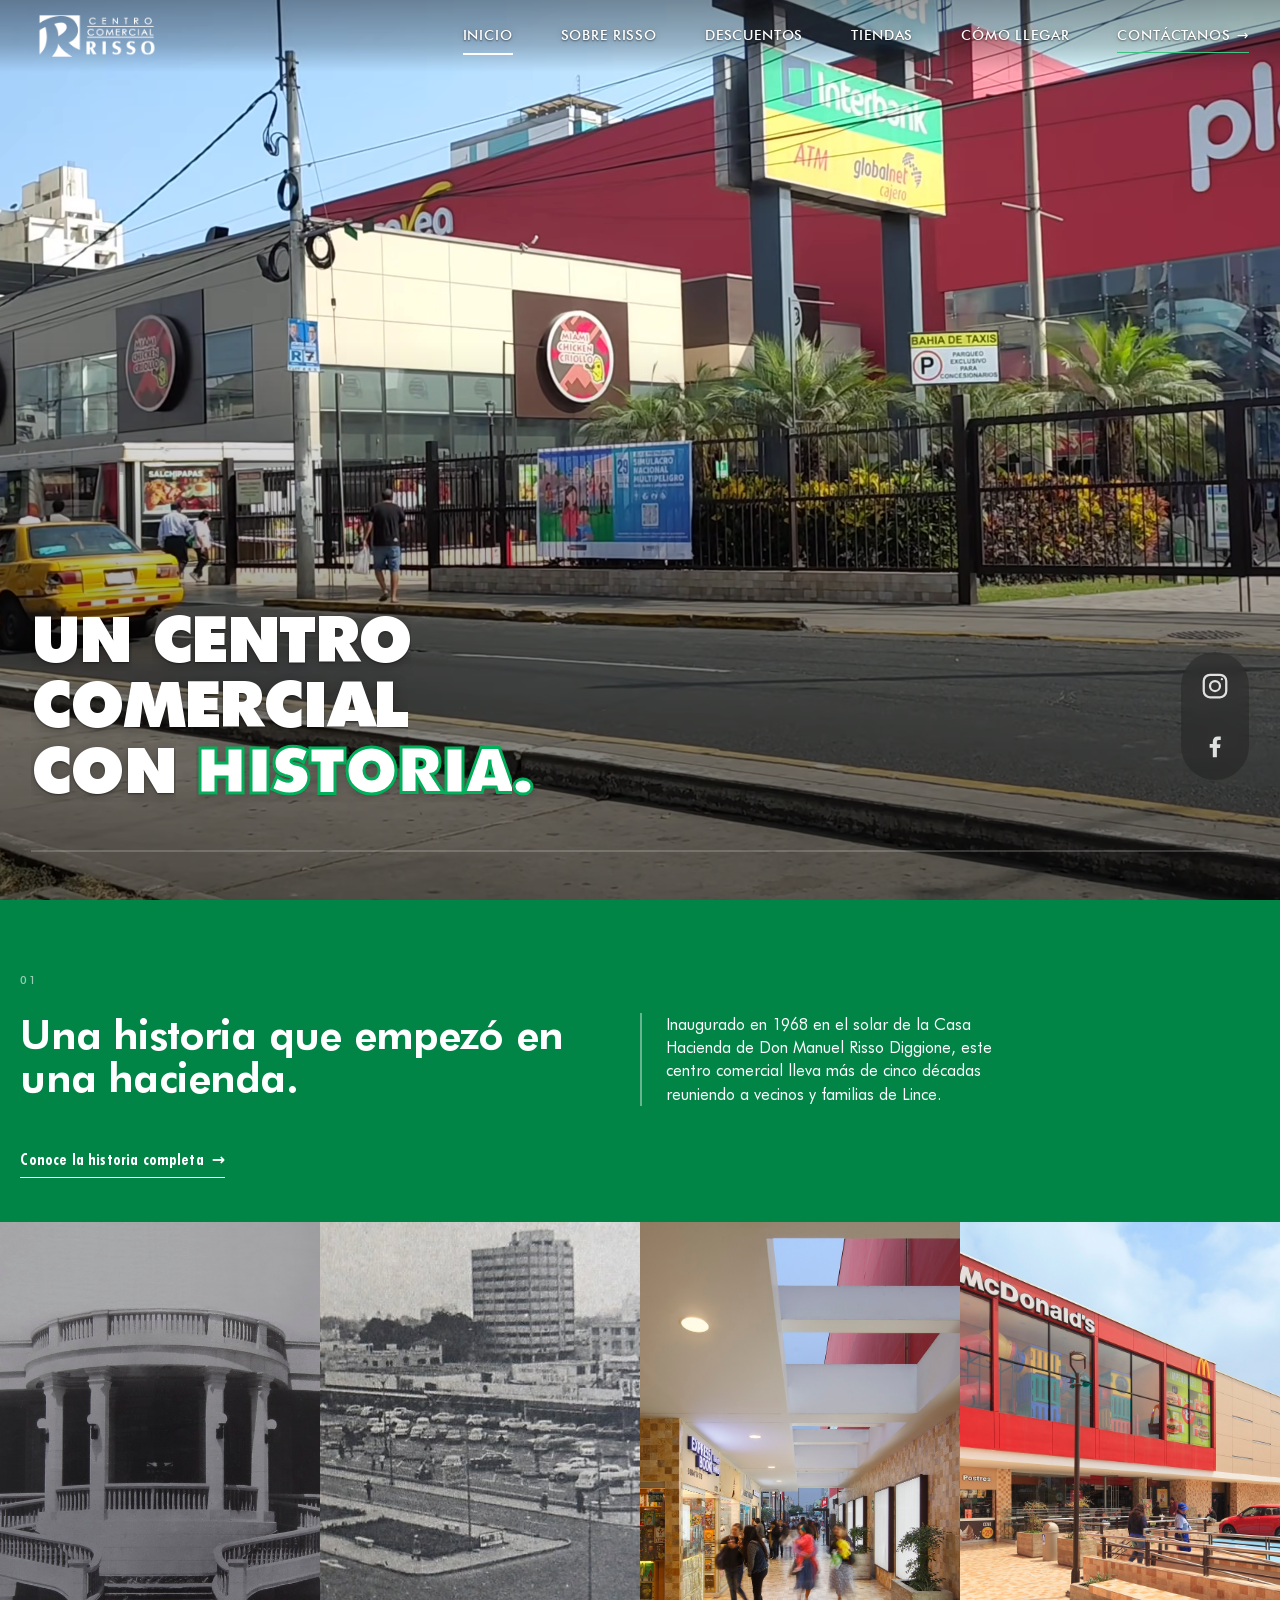
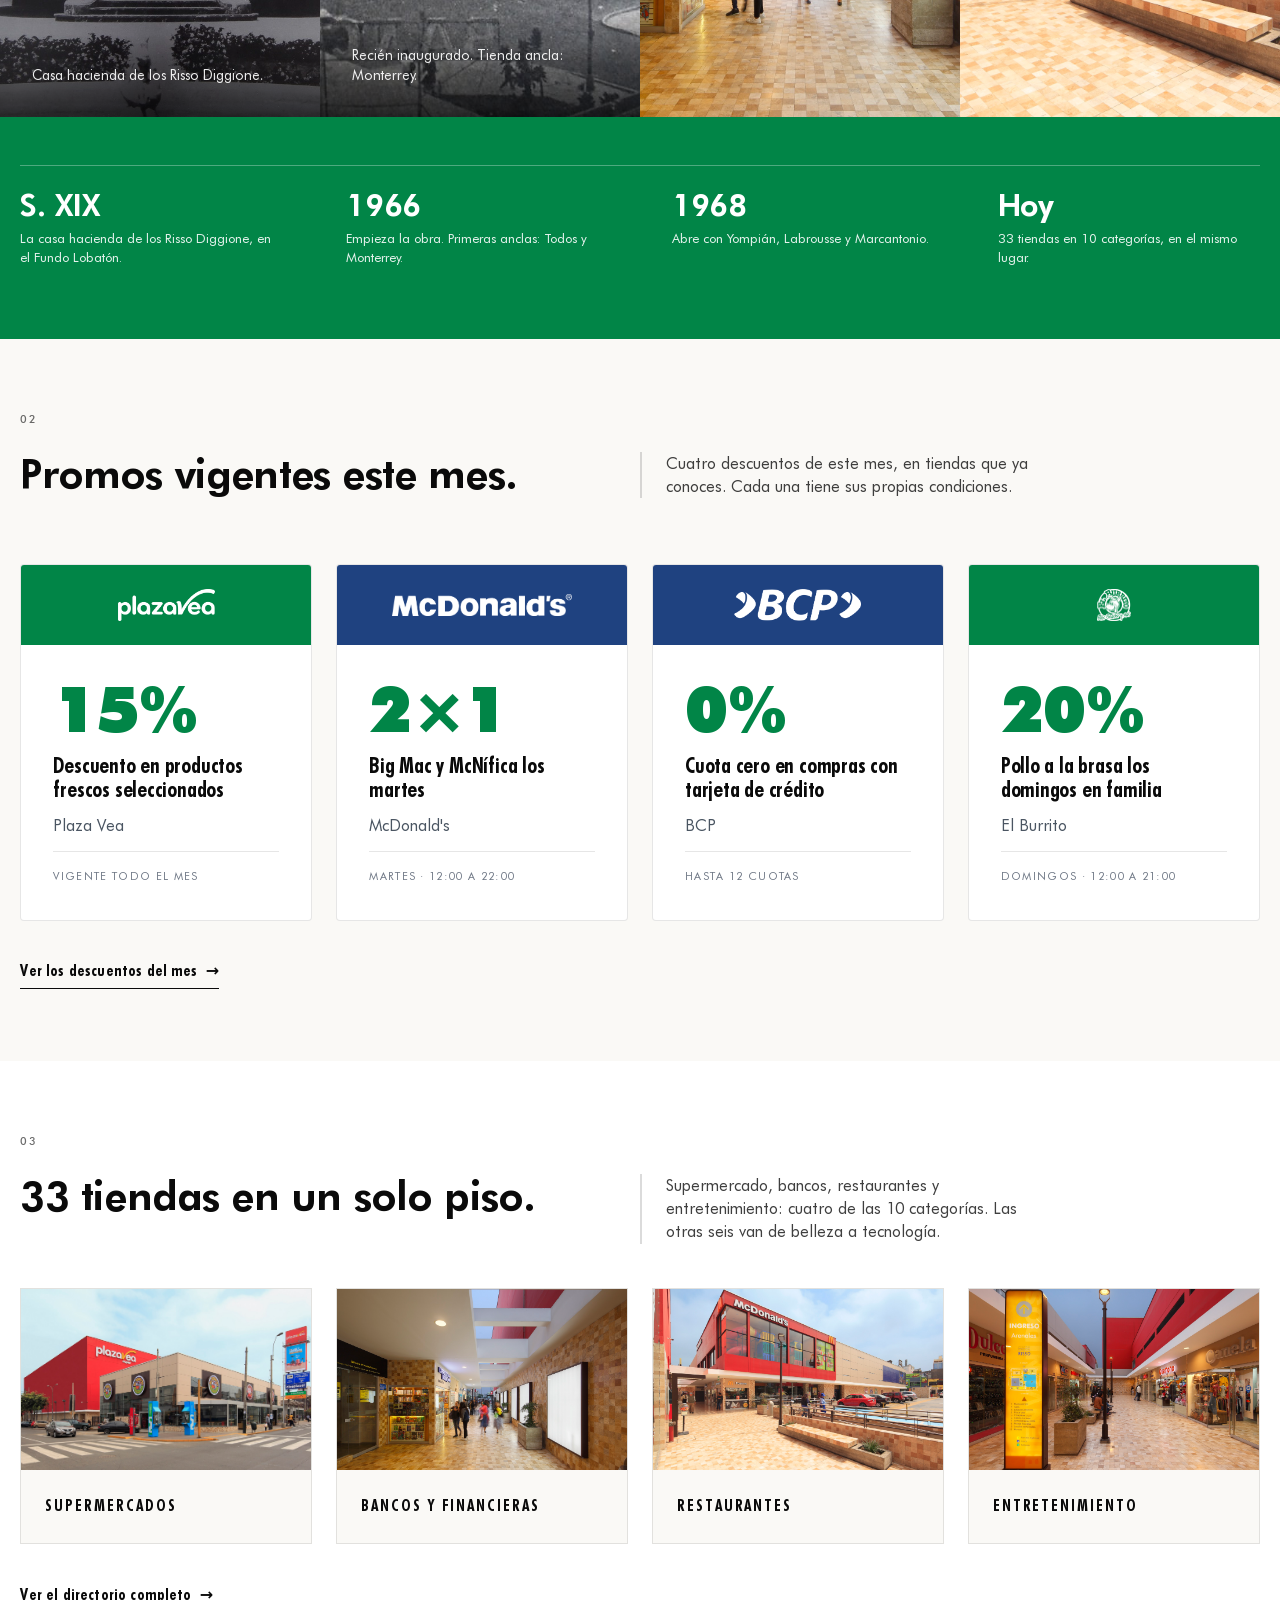
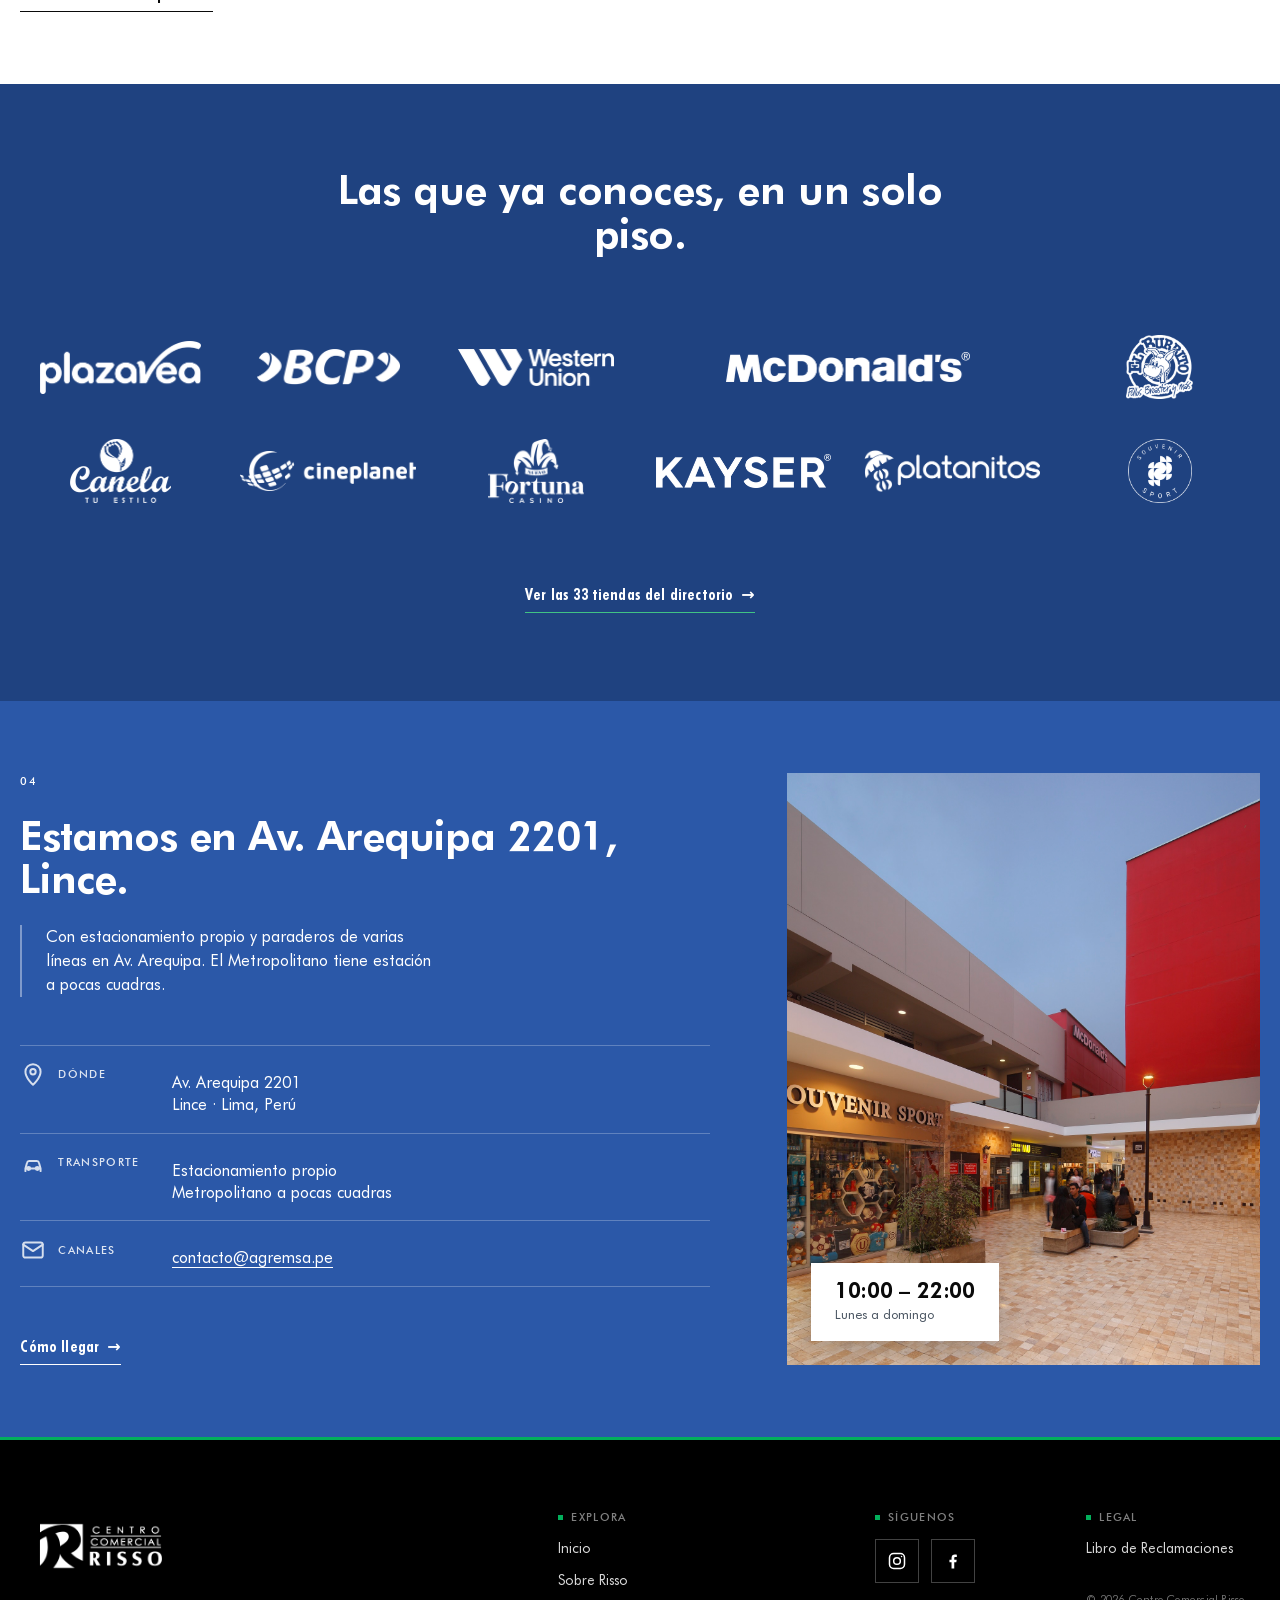
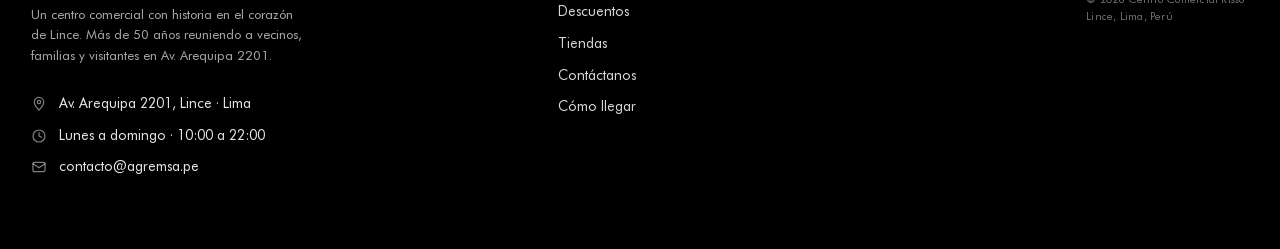
==== commit d6da9d4a: "content(v2/inicio): cuerpos concisos en la linea de tiempo Se devuelve una descripcion por hito, sin" ====
--- a/v2/index.html
+++ b/v2/index.html
@@ -136,15 +136,19 @@
         <div class="timeline" role="list">
           <div class="timeline-item" role="listitem">
             <span class="year">S. XIX</span>
+            <span class="blurb">La casa hacienda de los Risso Diggione, en el Fundo Lobatón.</span>
           </div>
           <div class="timeline-item" role="listitem">
             <span class="year">1966</span>
+            <span class="blurb">Empieza la obra. Primeras anclas: Todos y Monterrey.</span>
           </div>
           <div class="timeline-item" role="listitem">
             <span class="year">1968</span>
+            <span class="blurb">Abre con Yompián, Labrousse y Marcantonio.</span>
           </div>
           <div class="timeline-item" role="listitem">
             <span class="year">Hoy</span>
+            <span class="blurb">33 tiendas en 10 categorías, en el mismo lugar.</span>
           </div>
         </div>
       </div>
--- a/v2/assets/css/styles.css
+++ b/v2/assets/css/styles.css
@@ -528,6 +528,10 @@
   letter-spacing: -0.01em;
   line-height: 1;
   color: currentColor;
+}
+.timeline-item .blurb {
+  font-size: var(--fs-body-sm); line-height: 1.45;
+  opacity: 0.9; max-width: 34ch;
 }
 .anchor--green .timeline-item .year { color: var(--fg-on-green); }
 .anchor--green .timeline-item .label,
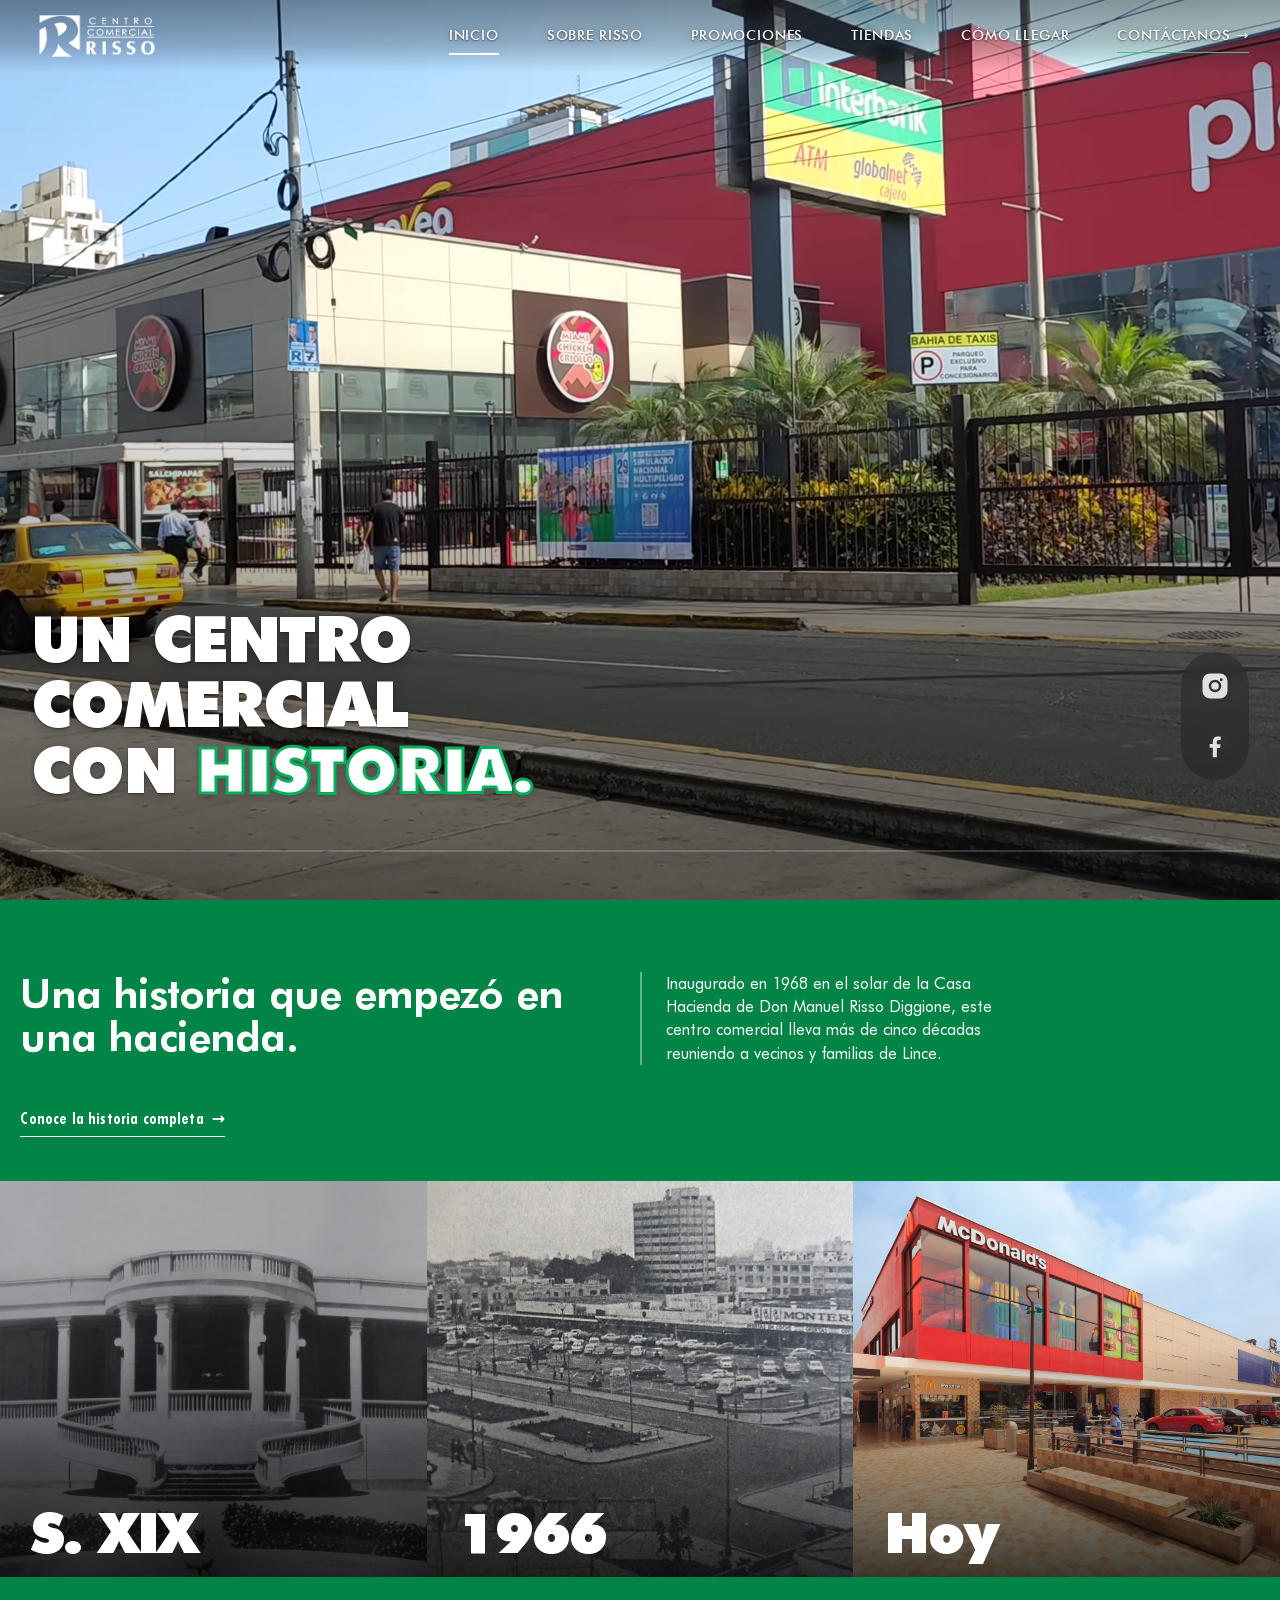
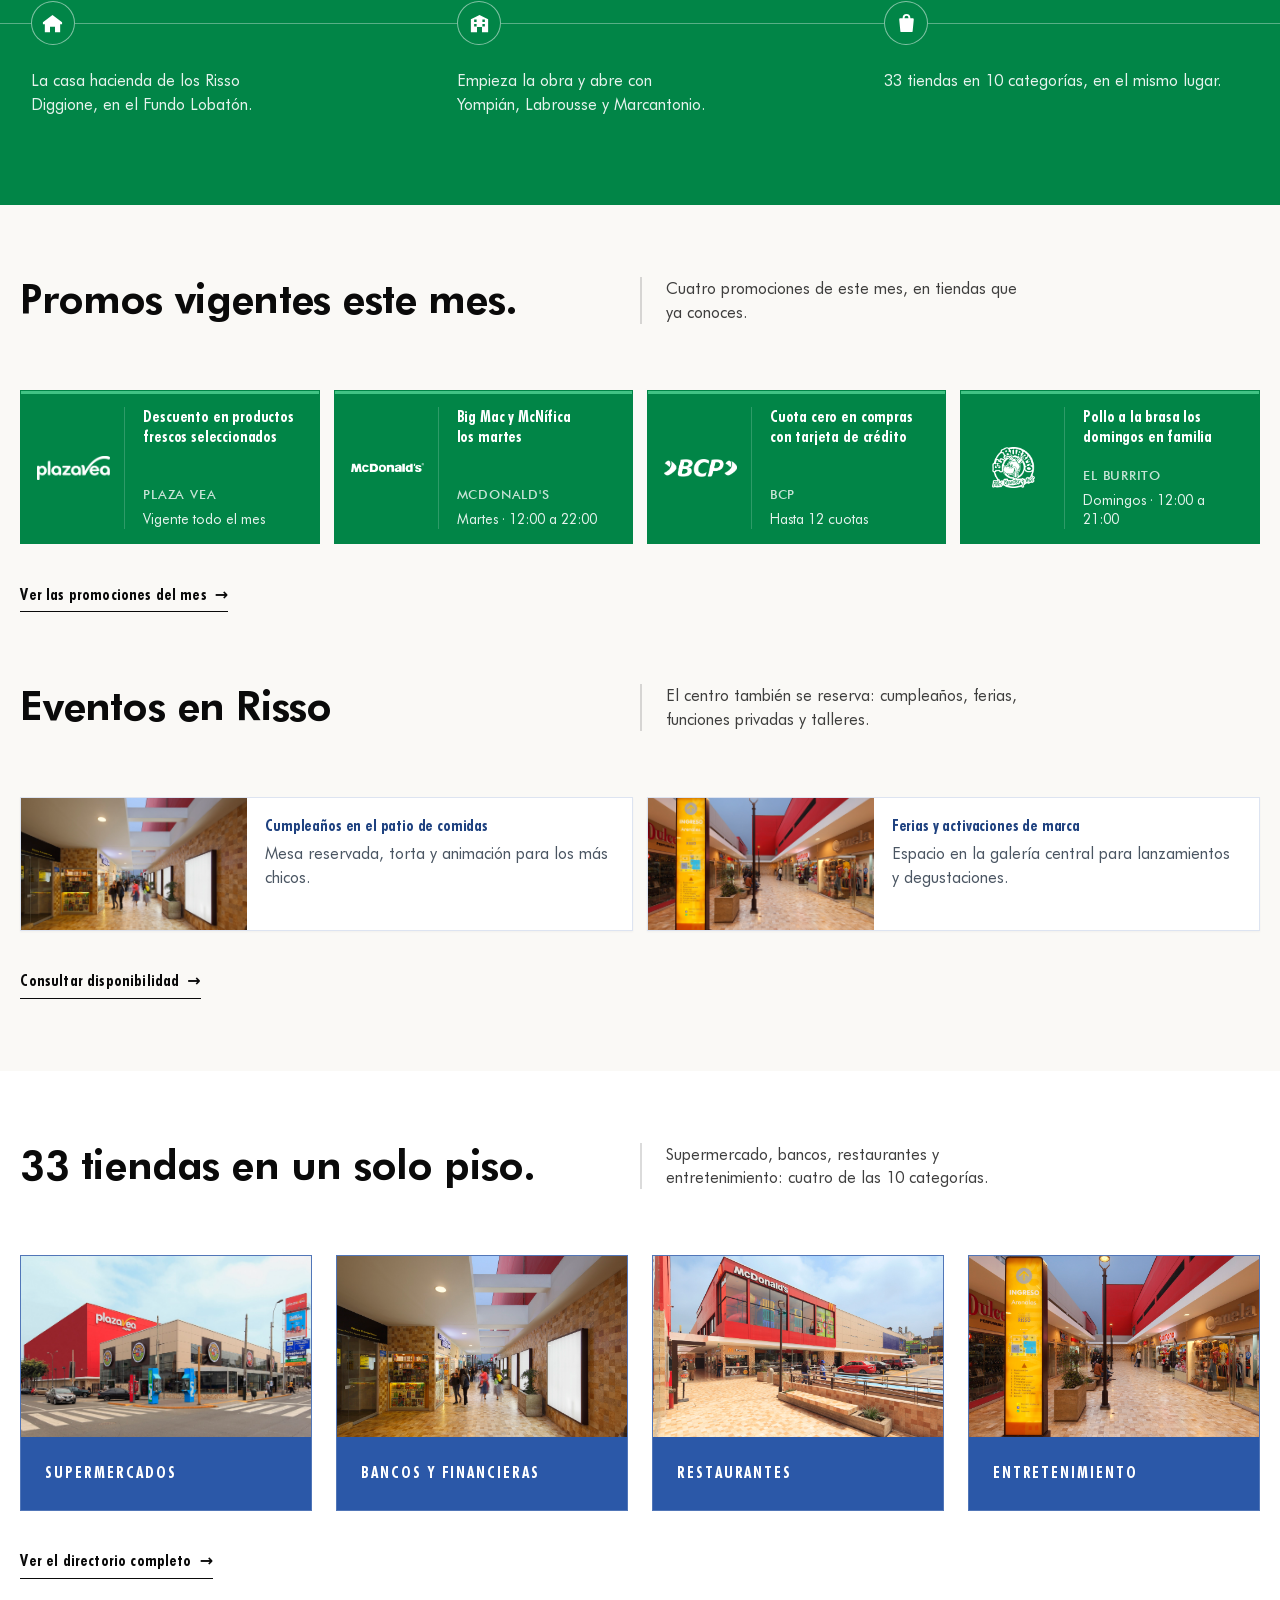
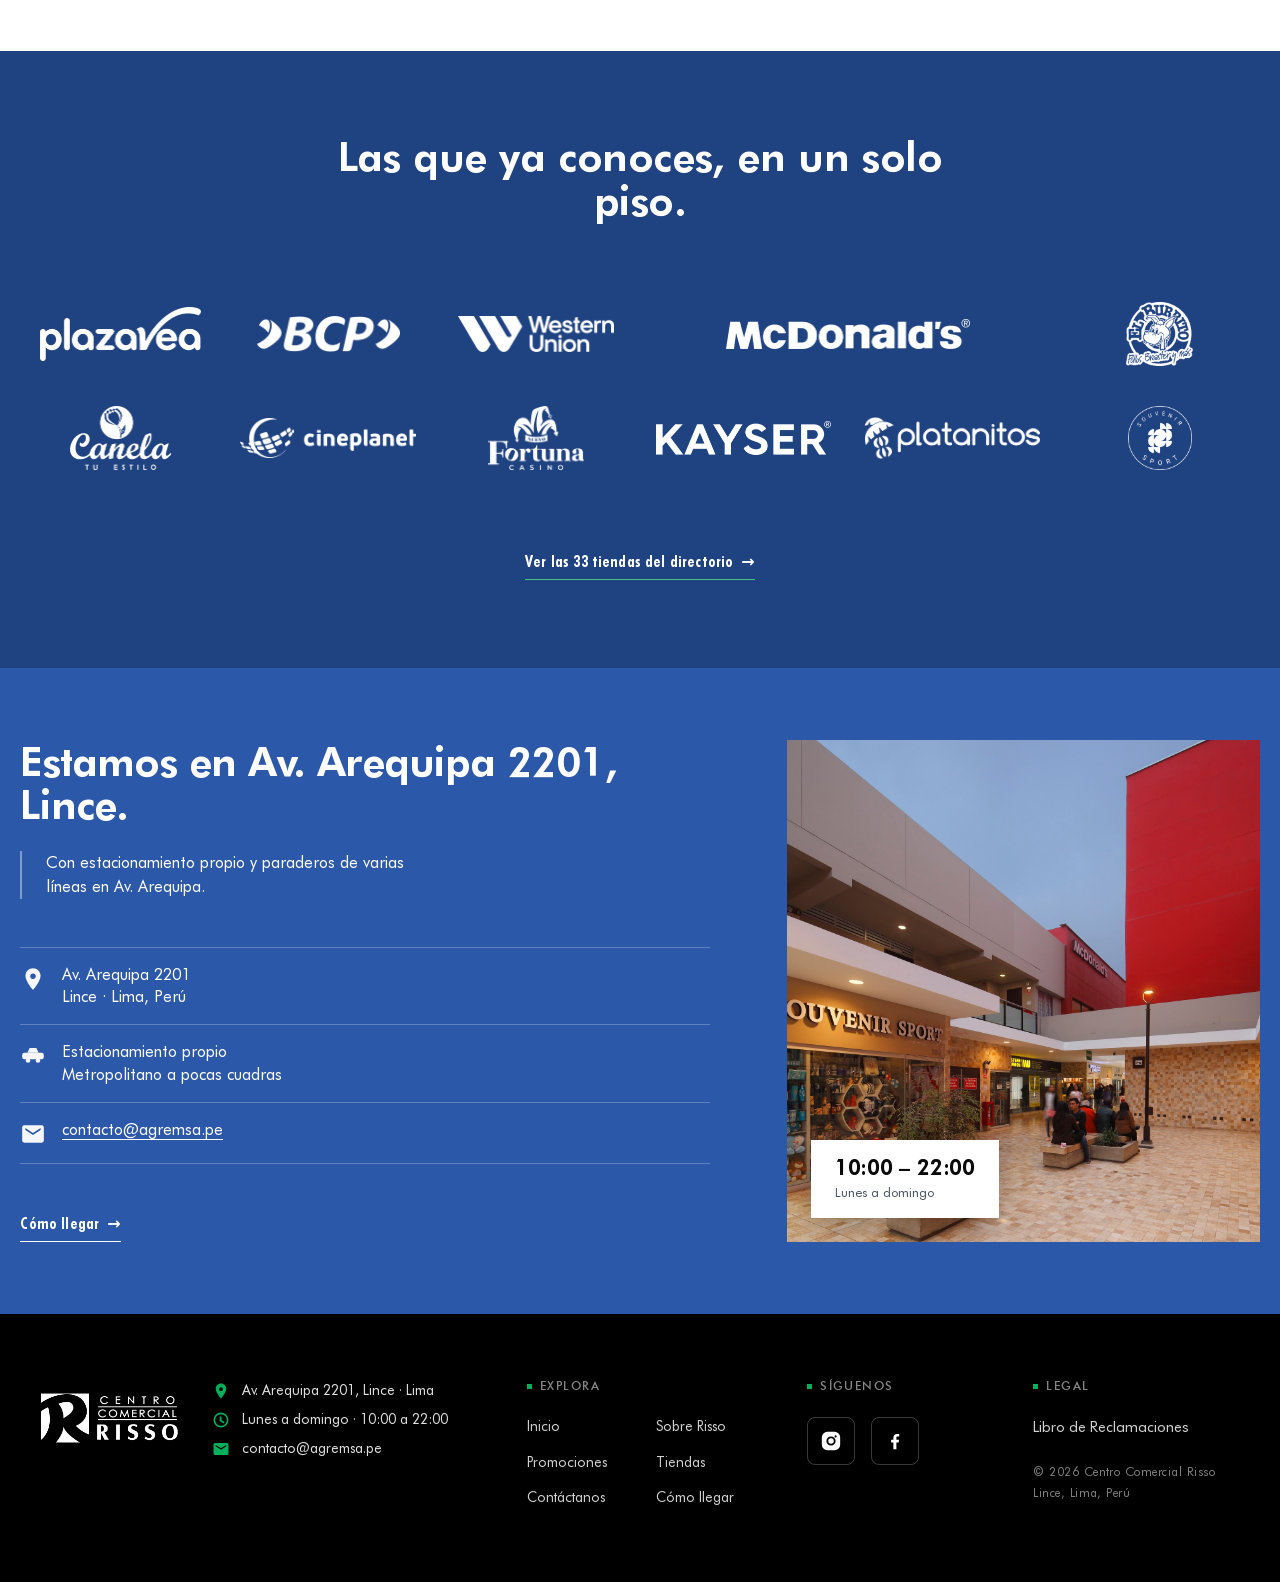
==== commit 7f155cc7: "feat(v2): segunda pasada de diseño desde OpenDesign — page-hero, info-rail, timeline-b - page-hero s" ====
--- a/v2/index.html
+++ b/v2/index.html
@@ -1,6 +1,5 @@
 <!doctype html>
-<html lang="es-PE">
-<head>
+<html lang="es-PE"><head>
   <meta charset="utf-8">
   <meta name="viewport" content="width=device-width, initial-scale=1">
   <title>Centro Comercial Risso · Un espacio de reencuentro · Lince, Lima</title>
@@ -12,10 +11,10 @@
   <meta property="og:image" content="assets/img/cc/DSC08123%20de%20tama%C3%B1o%20grande.jpeg">
   <meta property="og:locale" content="es_PE">
   <link rel="icon" type="image/png" href="assets/img/logo.png">
-  <link rel="preload" href="fonts/woff2/FuturaExtraBlack.woff2" as="font" type="font/woff2" crossorigin>
+  <link rel="preload" href="fonts/woff2/FuturaExtraBlack.woff2" as="font" type="font/woff2" crossorigin="">
   <link rel="stylesheet" href="assets/css/tokens.css">
   <link rel="stylesheet" href="assets/css/styles.css">
-  <script src="assets/js/main.js" defer></script>
+  <script src="assets/js/main.js" defer=""></script>
 </head>
 <body>
   <a href="#main" class="skip-link">Saltar al contenido</a>
@@ -30,21 +29,21 @@
     <nav class="nav" aria-label="Navegación principal">
       <a href="index.html" class="is-active" aria-current="page">Inicio</a>
       <a href="sobre-risso.html">Sobre Risso</a>
-      <a href="descuentos.html">Descuentos</a>
+      <a href="descuentos.html">Promociones</a>
       <a href="tiendas.html">Tiendas</a>
       <a href="como-llegar.html">Cómo llegar</a>
       <a href="contacto.html" class="nav-cta">Contáctanos</a>
     </nav>
     <button class="menu-btn" id="menu-btn" aria-label="Abrir menú" aria-expanded="false" aria-controls="mobile-drawer">
-      <svg viewBox="0 0 24 24" fill="none" stroke="currentColor" stroke-width="2" stroke-linecap="round" aria-hidden="true"><line x1="4" y1="7" x2="20" y2="7"/><line x1="4" y1="12" x2="20" y2="12"/><line x1="4" y1="17" x2="20" y2="17"/></svg>
+      <svg viewBox="0 0 24 24" fill="currentColor" aria-hidden="true"><rect x="3" y="5" width="18" height="2.6" rx="1.3"></rect><rect x="3" y="10.7" width="18" height="2.6" rx="1.3"></rect><rect x="3" y="16.4" width="18" height="2.6" rx="1.3"></rect></svg>
     </button>
     <div class="mobile-drawer" id="mobile-drawer" role="dialog" aria-modal="true" aria-labelledby="menu-btn" aria-hidden="true">
       <button class="drawer-close" aria-label="Cerrar menú">
-        <svg width="22" height="22" viewBox="0 0 24 24" fill="none" stroke="currentColor" stroke-width="2" stroke-linecap="round" aria-hidden="true"><line x1="6" y1="6" x2="18" y2="18"/><line x1="18" y1="6" x2="6" y2="18"/></svg>
+        <svg viewBox="0 0 24 24" fill="currentColor" width="22" height="22" aria-hidden="true"><path d="M6.4 4.6 4.6 6.4 10.2 12l-5.6 5.6 1.8 1.8L12 13.8l5.6 5.6 1.8-1.8L13.8 12l5.6-5.6-1.8-1.8L12 10.2Z"></path></svg>
       </button>
       <a href="index.html" aria-current="page">Inicio</a>
       <a href="sobre-risso.html">Sobre Risso</a>
-      <a href="descuentos.html">Descuentos</a>
+      <a href="descuentos.html">Promociones</a>
       <a href="tiendas.html">Tiendas</a>
       <a href="como-llegar.html">Cómo llegar</a>
       <a href="contacto.html">Contáctanos</a>
@@ -57,9 +56,7 @@
          HERO — full-bleed video + centered claim + RRSS overlay
          ============================================================ -->
     <section class="hero" aria-label="Inicio">
-      <video class="hero-video" autoplay muted loop playsinline preload="metadata"
-             poster="assets/img/cc/DSC08123%20de%20tama%C3%B1o%20grande.jpeg"
-             aria-hidden="true">
+      <video class="hero-video" autoplay="" muted="" loop="" playsinline="" preload="metadata" poster="assets/img/cc/DSC08123%20de%20tama%C3%B1o%20grande.jpeg" aria-hidden="true">
         <source data-format="av1" src="videos/risso_tour.mp4" type="video/mp4; codecs=av01.0.05M.08">
         <source src="videos/risso_tour_h264.mp4" type="video/mp4">
       </video>
@@ -83,144 +80,157 @@
       <!-- RRSS overlay fixed bottom-right (only Inicio) -->
       <div class="hero-socials" aria-label="Redes sociales">
         <a href="https://www.instagram.com/c.c.risso/" target="_blank" rel="noopener" aria-label="Instagram">
-          <svg viewBox="0 0 24 24" fill="none" stroke="currentColor" stroke-width="1.8" aria-hidden="true"><rect x="3" y="3" width="18" height="18" rx="5"/><circle cx="12" cy="12" r="4"/><circle cx="17.5" cy="6.5" r="0.9" fill="currentColor" stroke="none"/></svg>
+          <svg viewBox="0 0 24 24" fill="currentColor" aria-hidden="true"><path fill-rule="evenodd" d="M8 2h8a6 6 0 0 1 6 6v8a6 6 0 0 1-6 6H8a6 6 0 0 1-6-6V8a6 6 0 0 1 6-6ZM7 12a5 5 0 1 0 10 0a5 5 0 1 0 -10 0ZM9 12a3 3 0 1 0 6 0a3 3 0 1 0 -6 0ZM15.85 7a1.15 1.15 0 1 0 2.3 0a1.15 1.15 0 1 0 -2.3 0Z"></path></svg>
         </a>
         <a href="https://www.facebook.com/CentroComercialRisso/" target="_blank" rel="noopener" aria-label="Facebook">
-          <svg viewBox="0 0 24 24" fill="currentColor" aria-hidden="true"><path d="M13.5 21v-7.5h2.5l.4-3h-2.9V8.6c0-.86.24-1.45 1.47-1.45H16.6V4.43c-.28-.04-1.25-.12-2.38-.12-2.36 0-3.97 1.44-3.97 4.08v2.11H7.75v3h2.5V21h3.25z"/></svg>
+          <svg viewBox="0 0 24 24" fill="currentColor" aria-hidden="true"><path d="M13.5 21v-7.5h2.5l.4-3h-2.9V8.6c0-.86.24-1.45 1.47-1.45H16.6V4.43c-.28-.04-1.25-.12-2.38-.12-2.36 0-3.97 1.44-3.97 4.08v2.11H7.75v3h2.5V21h3.25z"></path></svg>
         </a>
       </div>
     </section>
 
     <!-- ============================================================
-         STORYTELLING ANCHORS — Sobre Risso → Descuentos → Tiendas → Contacto
+         STORYTELLING ANCHORS — Sobre Risso → Promos → Eventos → Tiendas → Contacto
          ============================================================ -->
 
     <!-- ANCLA 1 · SOBRE RISSO -->
     <section class="anchor anchor--green" id="sobre-risso" aria-labelledby="anchor-1-title">
       <div class="container">
         <div class="anchor-head">
-          <div class="anchor-eyebrow">
-            <span class="num">01</span>
-          </div>
           <h2 id="anchor-1-title">Una historia que empezó en una hacienda.</h2>
             <a href="sobre-risso.html" class="cta-link anchor-head-cta">Conoce la historia completa</a>
           <p>Inaugurado en 1968 en el solar de la Casa Hacienda de Don Manuel Risso Diggione, este centro comercial lleva más de cinco décadas reuniendo a vecinos y familias de Lince.</p>
         </div>
       </div>
 
-      <!-- IN-08 + HI-01 · primero la galería (4 fotos), después el timeline.
-           HI-03 · el año vive solo en el timeline; los pies de foto describen. -->
-      <div class="photo-row photo-row--4">
-        <figure class="photo-row-item">
-          <img src="assets/img/cc/ccrisso/quienessomos1_MG_4568.jpg" alt="La Casa Hacienda de los Risso Diggione, sobre cuyo solar se construyó el Centro Comercial Risso" loading="lazy">
-          <figcaption class="photo-row-cap">
-            <span class="photo-row-cap-text">Casa hacienda de los Risso Diggione.</span>
-          </figcaption>
-        </figure>
-        <figure class="photo-row-item">
-          <img src="assets/img/cc/ccrisso/quienessomos_3.jpg" alt="Centro Comercial Risso recién inaugurado en 1968, con la tienda ancla Monterrey" loading="lazy">
-          <figcaption class="photo-row-cap">
-            <span class="photo-row-cap-text">Recién inaugurado. Tienda ancla: Monterrey.</span>
-          </figcaption>
-        </figure>
-        <figure class="photo-row-item">
-          <img src="assets/img/cc/ccrisso/galeria3_MG_5035.jpg" alt="Galería techada del centro comercial, con tragaluces y locales a ambos lados" loading="lazy">
-        </figure>
-        <figure class="photo-row-item">
-          <img src="assets/img/cc/ccrisso/galeria1_MG_4933.jpg" alt="Fachada actual del Centro Comercial Risso sobre Av. Arequipa" loading="lazy">
-        </figure>
-      </div>
-
-      <div class="container">
-        <!-- Mini-timeline: 4 hitos en columnas, ahora al cierre del bloque -->
-        <div class="timeline" role="list">
-          <div class="timeline-item" role="listitem">
-            <span class="year">S. XIX</span>
-            <span class="blurb">La casa hacienda de los Risso Diggione, en el Fundo Lobatón.</span>
+      <!-- VARIANTE B · timeline con la etapa (solo el año) sobre cada foto -->
+      <ol class="timeline-b" role="list" data-od-id="sobre-timeline-b">
+        <li class="timeline-b-item">
+          <figure class="timeline-b-photo">
+            <img src="assets/img/cc/ccrisso/quienessomos1_MG_4568.jpg" alt="La Casa Hacienda de los Risso Diggione, sobre cuyo solar se construyó el Centro Comercial Risso" loading="lazy" width="2000" height="880">
+            <figcaption class="timeline-b-year">S. XIX</figcaption>
+          </figure>
+          <div class="timeline-b-rail" aria-hidden="true">
+            <span class="timeline-b-node">
+              <svg viewBox="0 0 24 24" fill="currentColor"><path d="M12 3 2 10.8v1.9h2V21h5.4v-5.5h5.2V21H20v-8.3h2v-1.9L12 3Z"></path></svg>
+            </span>
           </div>
-          <div class="timeline-item" role="listitem">
-            <span class="year">1966</span>
-            <span class="blurb">Empieza la obra. Primeras anclas: Todos y Monterrey.</span>
+          <p class="timeline-b-blurb">La casa hacienda de los Risso Diggione, en el Fundo Lobatón.</p>
+        </li>
+        <li class="timeline-b-item">
+          <figure class="timeline-b-photo">
+            <img src="assets/img/cc/ccrisso/quienessomos_3.jpg" alt="El Centro Comercial Risso recién inaugurado, con la tienda ancla Monterrey sobre Av. Arequipa" loading="lazy" width="960" height="632">
+            <figcaption class="timeline-b-year">1966</figcaption>
+          </figure>
+          <div class="timeline-b-rail" aria-hidden="true">
+            <span class="timeline-b-node">
+              <svg viewBox="0 0 24 24" fill="currentColor"><path fill-rule="evenodd" d="M3 21V7.6L12 3l9 4.6V21h-6.4v-5.4h-5.2V21H3Zm3.4-10.6h2.6v-2.6H6.4v2.6Zm8.6 0h2.6v-2.6h-2.6v2.6Zm-8.6 4.6h2.6v-2.6H6.4v2.6Zm8.6 0h2.6v-2.6h-2.6v2.6Z"></path></svg>
+            </span>
           </div>
-          <div class="timeline-item" role="listitem">
-            <span class="year">1968</span>
-            <span class="blurb">Abre con Yompián, Labrousse y Marcantonio.</span>
+          <p class="timeline-b-blurb">Empieza la obra y abre con Yompián, Labrousse y Marcantonio.</p>
+        </li>
+        <li class="timeline-b-item">
+          <figure class="timeline-b-photo">
+            <img src="assets/img/cc/ccrisso/galeria1_MG_4933.jpg" alt="Fachada actual del Centro Comercial Risso sobre Av. Arequipa" loading="lazy" width="2000" height="1354">
+            <figcaption class="timeline-b-year">Hoy</figcaption>
+          </figure>
+          <div class="timeline-b-rail" aria-hidden="true">
+            <span class="timeline-b-node">
+              <svg viewBox="0 0 24 24" fill="currentColor"><path fill-rule="evenodd" d="M8 6.6V6a4 4 0 0 1 8 0v.6h2.6a1 1 0 0 1 1 1.1l-1.2 12.3a1 1 0 0 1-1 .9H6.6a1 1 0 0 1-1-.9L4.4 7.7a1 1 0 0 1 1-1.1H8Zm2 0h4V6a2 2 0 0 0-4 0v.6Z"></path></svg>
+            </span>
           </div>
-          <div class="timeline-item" role="listitem">
-            <span class="year">Hoy</span>
-            <span class="blurb">33 tiendas en 10 categorías, en el mismo lugar.</span>
-          </div>
-        </div>
-      </div>
+          <p class="timeline-b-blurb">33 tiendas en 10 categorías, en el mismo lugar.</p>
+        </li>
+        </ol>
     </section>
 
     <!-- ANCLA 2 · DESCUENTOS -->
     <section class="anchor anchor--paper" id="descuentos" aria-labelledby="anchor-2-title">
       <div class="container">
         <div class="anchor-head">
-          <div class="anchor-eyebrow">
-            <span class="num">02</span>
-          </div>
           <h2 id="anchor-2-title">Promos vigentes este mes.</h2>
-          <p>Cuatro descuentos de este mes, en tiendas que ya conoces. Cada una tiene sus propias condiciones.</p>
-        </div>
-
-        <!-- Preview de 4 descuentos — mismas cards que descuentos.html
-             (cycling banda G·B·I + logo blanco + descuento grande + título + tienda + vigencia) -->
-        <div class="promo-list promo-list--home">
-
-          <article class="promo-row">
-            <div class="promo-card-band">
-              <img src="assets/img/tenants/logos/PlazaVea_logo_rgb_blanco.png" alt="Plaza Vea" loading="lazy">
-            </div>
-            <div class="promo-card-body">
-              <div class="promo-discount">15%</div>
-              <h3 class="promo-title">Descuento en productos frescos seleccionados</h3>
-              <p class="promo-store">Plaza Vea</p>
-              <p class="promo-vigency">Vigente todo el mes</p>
-            </div>
-          </article>
-
-          <article class="promo-row">
-            <div class="promo-card-band">
-              <img src="assets/img/tenants/logos/mcdonalds-wordmark_logo_blanco.png" alt="McDonald's" loading="lazy">
-            </div>
-            <div class="promo-card-body">
-              <div class="promo-discount">2×1</div>
-              <h3 class="promo-title">Big Mac y McNífica los martes</h3>
-              <p class="promo-store">McDonald's</p>
-              <p class="promo-vigency">Martes · 12:00 a 22:00</p>
-            </div>
-          </article>
-
-          <article class="promo-row">
-            <div class="promo-card-band">
-              <img src="assets/img/tenants/logos/BCP_logo_blanco.png" alt="BCP" loading="lazy">
-            </div>
-            <div class="promo-card-body">
-              <div class="promo-discount">0%</div>
-              <h3 class="promo-title">Cuota cero en compras con tarjeta de crédito</h3>
-              <p class="promo-store">BCP</p>
-              <p class="promo-vigency">Hasta 12 cuotas</p>
-            </div>
-          </article>
-
-          <article class="promo-row">
-            <div class="promo-card-band">
-              <img src="assets/img/tenants/logos/El_burrito_logo_blanco.png" alt="El Burrito" loading="lazy">
-            </div>
-            <div class="promo-card-body">
-              <div class="promo-discount">20%</div>
-              <h3 class="promo-title">Pollo a la brasa los domingos en familia</h3>
-              <p class="promo-store">El Burrito</p>
-              <p class="promo-vigency">Domingos · 12:00 a 21:00</p>
-            </div>
+          <p>Cuatro promociones de este mes, en tiendas que ya conoces.</p>
+        </div>
+
+        <!-- Preview de 4 promos — mismas tarjetas verdes que Promociones:
+             raíl de logo a la izquierda, filete vertical, oferta a la derecha -->
+        <div class="promo-grid promo-grid--home">
+
+          <article class="promo-card">
+            <div class="promo-card-header">
+              <div class="promo-card-logo"><img src="assets/img/tenants/logos/PlazaVea_logo_rgb_blanco.png" alt="Plaza Vea" loading="lazy"></div>
+            </div>
+            <h3 class="promo-title">Descuento en productos frescos seleccionados</h3>
+            <p class="promo-store">Plaza Vea</p>
+            <p class="promo-vigency">Vigente todo el mes</p>
+          </article>
+
+          <article class="promo-card">
+            <div class="promo-card-header">
+              <div class="promo-card-logo"><img src="assets/img/tenants/logos/mcdonalds-wordmark_logo_blanco.png" alt="McDonald's" loading="lazy"></div>
+            </div>
+            <h3 class="promo-title">Big Mac y McNífica los martes</h3>
+            <p class="promo-store">McDonald's</p>
+            <p class="promo-vigency">Martes · 12:00 a 22:00</p>
+          </article>
+
+          <article class="promo-card">
+            <div class="promo-card-header">
+              <div class="promo-card-logo"><img src="assets/img/tenants/logos/BCP_logo_blanco.png" alt="BCP" loading="lazy"></div>
+            </div>
+            <h3 class="promo-title">Cuota cero en compras con tarjeta de crédito</h3>
+            <p class="promo-store">BCP</p>
+            <p class="promo-vigency">Hasta 12 cuotas</p>
+          </article>
+
+          <article class="promo-card">
+            <div class="promo-card-header">
+              <div class="promo-card-logo"><img src="assets/img/tenants/logos/El_burrito_logo_blanco.png" alt="El Burrito" loading="lazy"></div>
+            </div>
+            <h3 class="promo-title">Pollo a la brasa los domingos en familia</h3>
+            <p class="promo-store">El Burrito</p>
+            <p class="promo-vigency">Domingos · 12:00 a 21:00</p>
           </article>
 
         </div>
 
         <div class="anchor-foot">
-          <a href="descuentos.html" class="cta-link">Ver los descuentos del mes</a>
+          <a href="descuentos.html" class="cta-link">Ver las promociones del mes</a>
+        </div>
+      </div>
+    </section>
+
+    <!-- ANCLA 2B · EVENTOS -->
+    <section class="anchor anchor--paper anchor--events-home" id="eventos" aria-labelledby="eventos-title">
+      <div class="container">
+        <div class="anchor-head">
+          <h2 id="eventos-title">Eventos en Risso</h2>
+          <p>El centro también se reserva: cumpleaños, ferias, funciones privadas y talleres.</p>
+        </div>
+
+        <!-- Preview de 2 eventos — misma tarjeta horizontal que Promociones -->
+        <div class="event-grid event-grid--home">
+          <article class="event-card">
+            <div class="event-card-media">
+              <img src="assets/img/cc/ccrisso/galeria3_MG_5035.jpg" alt="Cumpleaños en el patio de comidas" loading="lazy">
+            </div>
+            <div class="event-card-body">
+              <h3 class="event-card-title">Cumpleaños en el patio de comidas</h3>
+              <p>Mesa reservada, torta y animación para los más chicos.</p>
+            </div>
+          </article>
+          <article class="event-card">
+            <div class="event-card-media">
+              <img src="assets/img/cc/ccrisso/galeria7_MG_5023.jpg" alt="Ferias y activaciones de marca" loading="lazy">
+            </div>
+            <div class="event-card-body">
+              <h3 class="event-card-title">Ferias y activaciones de marca</h3>
+              <p>Espacio en la galería central para lanzamientos y degustaciones.</p>
+            </div>
+          </article>
+        </div>
+
+        <div class="anchor-foot">
+          <a href="contacto.html" class="cta-link">Consultar disponibilidad</a>
         </div>
       </div>
     </section>
@@ -229,11 +239,8 @@
     <section class="anchor anchor--white" id="tiendas" aria-labelledby="anchor-3-title">
       <div class="container">
         <div class="anchor-head">
-          <div class="anchor-eyebrow">
-            <span class="num">03</span>
-          </div>
           <h2 id="anchor-3-title">33 tiendas en un solo piso.</h2>
-          <p>Supermercado, bancos, restaurantes y entretenimiento: cuatro de las 10 categorías. Las otras seis van de belleza a tecnología.</p>
+          <p>Supermercado, bancos, restaurantes y entretenimiento: cuatro de las 10 categorías.</p>
         </div>
 
         <!-- Preview de 4 categorías con logos -->
@@ -303,26 +310,27 @@
     <section class="anchor anchor--blue" id="contacto" aria-labelledby="anchor-4-title" data-od-id="ancla-contacto">
       <div class="container visit-grid">
         <div class="visit-copy">
-          <div class="anchor-eyebrow">
-            <span class="num">04</span>
-          </div>
           <h2 id="anchor-4-title">Estamos en Av. Arequipa 2201, Lince.</h2>
-          <p class="visit-lede">Con estacionamiento propio y paraderos de varias líneas en Av. Arequipa. El Metropolitano tiene estación a pocas cuadras.</p>
-
-          <dl class="visit-facts">
-            <div class="visit-fact">
-              <dt><img src="assets/img/icons/pin.svg" alt="">Dónde</dt>
-              <dd><address>Av. Arequipa 2201<br>Lince · Lima, Perú</address></dd>
-            </div>
-            <div class="visit-fact">
-              <dt><img src="assets/img/icons/car.svg" alt="">Transporte</dt>
-              <dd>Estacionamiento propio<br>Metropolitano a pocas cuadras</dd>
-            </div>
-            <div class="visit-fact">
-              <dt><img src="assets/img/icons/mail.svg" alt="">Canales</dt>
-              <dd><a href="mailto:contacto@agremsa.pe">contacto@agremsa.pe</a></dd>
-            </div>
-          </dl>
+          <p class="visit-lede">Con estacionamiento propio y paraderos de varias líneas en Av. Arequipa.</p>
+
+          <ul class="visit-facts">
+            <li class="visit-fact">
+              <img class="visit-fact-icon" src="assets/img/icons/pin.svg" alt="" loading="lazy">
+              <div class="visit-fact-value">
+                <address>Av. Arequipa 2201<br>Lince · Lima, Perú</address>
+              </div>
+            </li>
+            <li class="visit-fact">
+              <img class="visit-fact-icon" src="assets/img/icons/car.svg" alt="" loading="lazy">
+              <div class="visit-fact-value">Estacionamiento propio<br>Metropolitano a pocas cuadras</div>
+            </li>
+            <li class="visit-fact">
+              <img class="visit-fact-icon" src="assets/img/icons/mail.svg" alt="" loading="lazy">
+              <div class="visit-fact-value">
+                <a href="mailto:contacto@agremsa.pe">contacto@agremsa.pe</a>
+              </div>
+            </li>
+          </ul>
 
           <div class="anchor-foot">
             <a href="como-llegar.html" class="cta-link">Cómo llegar</a>
@@ -350,11 +358,10 @@
 
       <div class="footer-brand">
         <img src="assets/img/logo-white.png" alt="Centro Comercial Risso" width="120" height="28">
-        <p>Un centro comercial con historia en el corazón de Lince. Más de 50 años reuniendo a vecinos, familias y visitantes en Av. Arequipa 2201.</p>
         <ul class="footer-contact">
-          <li><svg viewBox="0 0 24 24" fill="none" stroke="currentColor" stroke-width="1.8" stroke-linecap="round" stroke-linejoin="round" aria-hidden="true"><path d="M12 21s-7-6.2-7-12a7 7 0 0 1 14 0c0 5.8-7 12-7 12z"/><circle cx="12" cy="9" r="2.5"/></svg><span>Av. Arequipa 2201, Lince · Lima</span></li>
-          <li><svg viewBox="0 0 24 24" fill="none" stroke="currentColor" stroke-width="1.8" stroke-linecap="round" stroke-linejoin="round" aria-hidden="true"><circle cx="12" cy="12" r="9"/><polyline points="12 7 12 12 16 14"/></svg><span>Lunes a domingo · 10:00 a 22:00</span></li>
-          <li><svg viewBox="0 0 24 24" fill="none" stroke="currentColor" stroke-width="1.8" stroke-linecap="round" stroke-linejoin="round" aria-hidden="true"><rect x="3" y="5" width="18" height="14" rx="2"/><polyline points="3 7 12 13 21 7"/></svg><a href="mailto:contacto@agremsa.pe">contacto@agremsa.pe</a></li>
+          <li><svg viewBox="0 0 24 24" fill="currentColor" aria-hidden="true"><path fill-rule="evenodd" d="M12 2C8.13 2 5 5.13 5 9c0 5.25 7 13 7 13s7-7.75 7-13c0-3.87-3.13-7-7-7Zm0 5a2.5 2.5 0 1 1 0 5 2.5 2.5 0 0 1 0-5Z"></path></svg><span>Av. Arequipa 2201, Lince · Lima</span></li>
+          <li><svg viewBox="0 0 24 24" fill="currentColor" aria-hidden="true"><path fill-rule="evenodd" d="M12 2a10 10 0 1 0 0 20 10 10 0 0 0 0-20Zm0 2.2a7.8 7.8 0 1 1 0 15.6 7.8 7.8 0 0 1 0-15.6Z"></path><path d="M12.7 7.2h-2.5v6.1l5.5 3.2 1.2-2-4.2-2.5Z"></path></svg><span>Lunes a domingo · 10:00 a 22:00</span></li>
+          <li><svg viewBox="0 0 24 24" fill="currentColor" aria-hidden="true"><path d="M20 4H4a2 2 0 0 0-2 2v12a2 2 0 0 0 2 2h16a2 2 0 0 0 2-2V6a2 2 0 0 0-2-2Zm-1 4.4L12 13 5 8.4V6.5l7 4.6 7-4.6Z"></path></svg><a href="mailto:contacto@agremsa.pe">contacto@agremsa.pe</a></li>
         </ul>
       </div>
 
@@ -363,7 +370,7 @@
         <ul>
           <li><a href="index.html">Inicio</a></li>
           <li><a href="sobre-risso.html">Sobre Risso</a></li>
-          <li><a href="descuentos.html">Descuentos</a></li>
+          <li><a href="descuentos.html">Promociones</a></li>
           <li><a href="tiendas.html">Tiendas</a></li>
           <li><a href="contacto.html">Contáctanos</a></li>
           <li><a href="como-llegar.html">Cómo llegar</a></li>
@@ -374,10 +381,10 @@
         <h4>Síguenos</h4>
         <ul class="footer-socials">
           <li><a href="https://www.instagram.com/c.c.risso/" target="_blank" rel="noopener" aria-label="Instagram">
-            <svg viewBox="0 0 24 24" fill="none" stroke="currentColor" stroke-width="1.8" aria-hidden="true"><rect x="3" y="3" width="18" height="18" rx="5"/><circle cx="12" cy="12" r="4"/><circle cx="17.5" cy="6.5" r="0.9" fill="currentColor" stroke="none"/></svg>
+            <svg viewBox="0 0 24 24" fill="currentColor" aria-hidden="true"><path fill-rule="evenodd" d="M8 2h8a6 6 0 0 1 6 6v8a6 6 0 0 1-6 6H8a6 6 0 0 1-6-6V8a6 6 0 0 1 6-6ZM7 12a5 5 0 1 0 10 0a5 5 0 1 0 -10 0ZM9 12a3 3 0 1 0 6 0a3 3 0 1 0 -6 0ZM15.85 7a1.15 1.15 0 1 0 2.3 0a1.15 1.15 0 1 0 -2.3 0Z"></path></svg>
           </a></li>
           <li><a href="https://www.facebook.com/CentroComercialRisso/" target="_blank" rel="noopener" aria-label="Facebook">
-            <svg viewBox="0 0 24 24" fill="currentColor" aria-hidden="true"><path d="M13.5 21v-7.5h2.5l.4-3h-2.9V8.6c0-.86.24-1.45 1.47-1.45H16.6V4.43c-.28-.04-1.25-.12-2.38-.12-2.36 0-3.97 1.44-3.97 4.08v2.11H7.75v3h2.5V21h3.25z"/></svg>
+            <svg viewBox="0 0 24 24" fill="currentColor" aria-hidden="true"><path d="M13.5 21v-7.5h2.5l.4-3h-2.9V8.6c0-.86.24-1.45 1.47-1.45H16.6V4.43c-.28-.04-1.25-.12-2.38-.12-2.36 0-3.97 1.44-3.97 4.08v2.11H7.75v3h2.5V21h3.25z"></path></svg>
           </a></li>
         </ul>
       </div>
@@ -394,5 +401,6 @@
   </div>
 </footer>
 
-</body>
-</html>
+
+
+</body></html>
--- a/v2/assets/css/tokens.css
+++ b/v2/assets/css/tokens.css
@@ -61,7 +61,7 @@
   --fs-body-lg:         clamp(16px, 1.18vw, 17px);   /* N4 · cuerpo y entradillas */
   --fs-body:            clamp(16px, 1.18vw, 17px);  /* N4 · cuerpo */
   --fs-body-sm:         13px;
-  --fs-caption:         11px;
+  --fs-caption:         12px;
 
   /* Letter-spacing (Futura geometry demands wider tracking for kickers) */
   --track-kicker:       0.06em;     /* +60 / 1000 ≈ Medium UI / kickers */
--- a/v2/assets/css/styles.css
+++ b/v2/assets/css/styles.css
@@ -86,7 +86,7 @@
   transition: background var(--t-base) var(--ease-out);
 }
 .site-header.is-on-dark { color: var(--fg-on-ink); }
-.site-header.is-on-dark:not(.is-scrolled) {
+.site-header.is-on-dark:not(.is-scrolled):not(.is-page-tone) {
   /* Scrim: the header stays transparent, but a soft dark wash guarantees the
      white nav and logo keep contrast over the hero video (Inicio) and over the
      green/blue page-open fills (Sobre Risso, Descuentos, Tiendas, Contacto,
@@ -97,8 +97,19 @@
 /* logo-white.png is the brand-colour mark, not a white version: force it to
    solid white so it never disappears on green, blue or the video. */
 .site-header.is-on-dark .brand img { filter: brightness(0) invert(1); }
-.site-header.is-scrolled { background: rgba(255,255,255,0.96); backdrop-filter: blur(8px); color: var(--fg); border-bottom: 1px solid var(--border); }
-.site-header.is-scrolled.is-on-dark { background: rgba(0,0,0,0.86); color: var(--fg-on-ink); border-bottom: 1px solid rgba(255,255,255,0.06); }
+/* Non-hero pages: the fixed bar adopts the page-open fill instead of floating
+   with a dark scrim over it. --header-tone is set per page from the actual
+   .page-open background, so the bar and the band read as one surface. */
+.site-header.is-page-tone {
+  background: var(--header-tone, transparent);
+  color: var(--fg-on-ink);
+  text-shadow: none;
+  border-bottom: 1px solid rgba(255,255,255,0.10);
+  transition: none;
+}
+.site-header.is-page-tone .brand img { filter: brightness(0) invert(1); }
+.site-header.is-scrolled:not(.is-page-tone) { background: rgba(255,255,255,0.96); backdrop-filter: blur(8px); color: var(--fg); border-bottom: 1px solid var(--border); }
+.site-header.is-scrolled.is-on-dark:not(.is-page-tone) { background: rgba(0,0,0,0.86); color: var(--fg-on-ink); border-bottom: 1px solid rgba(255,255,255,0.06); }
 .brand { display: inline-flex; align-items: center; gap: var(--s-3); }
 .brand img { height: 64px; width: auto; }   /* logo: 64px / 72px navbar ≈ 89% — larger mark, header height unchanged */
 .brand-name { display: none; }   /* "Risso" text removed per brief */
@@ -208,8 +219,7 @@
 /* ---------- Footer (black, editorial close) ---------- */
 .site-footer {
   background: var(--ink); color: var(--fg-on-ink);
-  padding: var(--pad-footer) 0 var(--pad-footer);   /* GL-03: 72/72, igual que una sección */
-  border-top: 3px solid var(--brand-green);
+  padding: clamp(56px, 5.2vw, 78px) 0;
   overflow: hidden;
 }
 .footer-inner {
@@ -217,35 +227,74 @@
   margin-inline: auto;
   padding-inline: var(--gutter);
 }
-/* FO-01 · rejilla de 12 columnas: marca 5 · explora 3 · síguenos 2 · legal 2.
-   Antes eran 2 columnas (514 + 671 px) con gap de 128 px y una Legal de un ítem. */
+/* FO-02 · cierre editorial: una fila de marca a sangre con el logo al doble
+   de escala y, debajo, tres grupos de enlaces repartidos 4/4/4. */
 .footer-top {
   display: grid;
-  grid-template-columns: 1fr;
-  gap: var(--s-7);
-}
-@media (min-width: 900px) {
-  .footer-top {
-    grid-template-columns: repeat(12, minmax(0, 1fr));
-    column-gap: var(--s-7);
-    align-items: start;
-  }
-  .footer-brand        { grid-column: span 5; }
-  .footer-col--explora { grid-column: span 3; }
-  .footer-col--social  { grid-column: span 2; }
-  .footer-col--legal   { grid-column: span 2; }
-}
-.footer-brand { display: flex; flex-direction: column; align-items: flex-start; gap: var(--s-5); }
-.footer-brand img { height: 68px; width: auto; filter: brightness(0) invert(1); }
-.footer-brand p { font-size: var(--fs-body-sm); color: rgba(255,255,255,0.66); max-width: 34ch; line-height: 1.6; margin: 0; }
-.footer-contact { display: flex; flex-direction: column; gap: var(--s-3); margin-top: var(--s-1); }
+  grid-template-columns: repeat(2, minmax(0, 1fr));
+  gap: var(--s-6) var(--s-5);
+}
+.footer-brand {
+  grid-column: 1 / -1;
+  display: flex; flex-direction: column; align-items: flex-start;
+  gap: var(--s-4);
+  padding-bottom: var(--s-6);
+  border-bottom: 1px solid rgba(255,255,255,0.14);
+}
+.footer-brand img { height: clamp(72px, 8vw, 88px); width: auto; filter: brightness(0) invert(1); }
+.footer-contact {
+  display: flex; flex-direction: column; gap: var(--s-2);
+  width: 100%; max-width: 420px;
+  padding-top: var(--s-4);
+  border-top: 1px solid rgba(255,255,255,0.14);
+}
 .footer-contact li {
   display: flex; align-items: flex-start; gap: var(--s-3);
-  font-size: 14px; line-height: 1.4; color: rgba(255,255,255,0.9);
-}
-.footer-contact svg { width: 16px; height: 16px; flex: none; margin-top: 2px; color: rgba(255,255,255,0.5); }
-.footer-contact a { color: rgba(255,255,255,0.9); transition: color var(--t-base) var(--ease-out); }
+  font-size: 15px; line-height: 1.5; color: rgba(255,255,255,0.88);
+}
+.footer-contact svg { width: 18px; height: 18px; flex: none; margin-top: 2px; color: var(--brand-green); }
+.footer-contact a { color: rgba(255,255,255,0.88); transition: color var(--t-base) var(--ease-out); }
 .footer-contact a:hover { color: var(--fg-on-ink); text-decoration: underline; text-underline-offset: 3px; }
+
+.footer-col--explora { grid-column: 1; }
+.footer-col--social  { grid-column: 2; }
+.footer-col--legal   { grid-column: 1 / -1; }
+
+@media (min-width: 1024px) {
+  .footer-top {
+    grid-template-columns: minmax(0, 5fr) minmax(0, 2.6fr) minmax(0, 2fr) minmax(0, 2.4fr);
+    column-gap: clamp(28px, 3.6vw, 60px);
+    row-gap: clamp(20px, 1.8vw, 30px);
+    align-items: start;
+  }
+  /* FO-03 · una sola fila: marca, explora, redes y legal comparten el ancho,
+     con los enlaces de Explora en dos columnas para ganar altura. */
+  .footer-brand {
+    grid-column: 1;
+    display: grid;
+    grid-template-columns: auto minmax(0, 1fr);
+    grid-template-rows: auto;
+    column-gap: var(--s-5);
+    row-gap: var(--s-4);
+    align-items: start;
+    padding-bottom: 0;
+    border-bottom: 0;
+  }
+  .footer-brand img { grid-column: 1; grid-row: 1; align-self: start; height: clamp(76px, 5.6vw, 92px); }
+  .footer-contact { grid-column: 2; grid-row: 1; align-self: start; max-width: none; padding-top: 0; border-top: 0; }
+  .footer-contact li { font-size: 14px; }
+  .footer-col--explora { grid-column: 2; }
+  .footer-col--social  { grid-column: 3; }
+  .footer-col--legal   { grid-column: 4; }
+  .footer-col.footer-col--explora ul {
+    display: grid;
+    grid-template-columns: repeat(2, minmax(0, 1fr));
+    gap: var(--s-4) var(--s-5);
+  }
+  .footer-col.footer-col--explora li { font-size: 14px; }
+  .footer-col.footer-col--explora a { font-size: 14px; }
+  .footer-legal-note { margin-top: var(--s-5); padding-top: 0; }
+}
 
 .footer-cols { /* legacy: sin uso tras FO-01 */
   display: grid; gap: var(--s-6) var(--s-5);
@@ -260,15 +309,15 @@
 }
 .footer-col h4 {
   display: flex; align-items: center; gap: 8px;
-  font-size: var(--fs-caption); font-weight: 500; letter-spacing: var(--track-caps); text-transform: uppercase;
-  color: rgba(255,255,255,0.5); margin-bottom: var(--s-4);
+  font-size: 12px; font-weight: 500; letter-spacing: var(--track-caps); text-transform: uppercase;
+  color: rgba(255,255,255,0.52); margin-bottom: var(--s-5);
 }
 .footer-col h4::before { content: ""; width: 5px; height: 5px; flex: none; background: var(--brand-green); }
-.footer-col ul { display: flex; flex-direction: column; gap: var(--s-3); }
-.footer-col li { font-size: 14px; line-height: 1.4; color: rgba(255,255,255,0.8); }
+.footer-col ul { display: flex; flex-direction: column; gap: var(--s-4); }
+.footer-col li { font-size: 15px; line-height: 1.4; color: rgba(255,255,255,0.82); }
 .footer-col a {
   position: relative; display: inline-block;
-  font-size: 14px; color: rgba(255,255,255,0.85);
+  font-size: 15px; color: rgba(255,255,255,0.82);
   transition: color var(--t-base) var(--ease-out);
 }
 .footer-col a::after {
@@ -279,31 +328,35 @@
 .footer-col a:hover { color: var(--fg-on-ink); }
 .footer-col a:hover::after { transform: scaleX(1); }
 
-/* FO-01 · RRSS en fila. Se necesita .footer-col para vencer a `.footer-col ul`,
-   que fuerza column; los iconos suben a 20px (medían 17 y eran casi invisibles). */
-.footer-col .footer-socials { flex-direction: row; gap: var(--s-3); }
-.footer-col .footer-socials a { width: 44px; height: 44px; }
-.footer-col .footer-socials svg { width: 20px; height: 20px; }
-
-/* FO-01 · Legal absorbe el copyright para no quedar como columna de un solo ítem */
+/* FO-02 · RRSS en fila. Se necesita .footer-col para vencer a `.footer-col ul`,
+   que fuerza column; placas de 48px con el radio del sistema. */
+.footer-col .footer-socials { flex-direction: row; gap: var(--s-4); }
+.footer-col .footer-socials a { width: 48px; height: 48px; }
+.footer-col .footer-socials svg { width: 22px; height: 22px; }
+
+/* FO-02 · Legal absorbe el copyright y lo alinea con la base de la rejilla */
 .footer-col--legal { display: flex; flex-direction: column; }
 .footer-legal-note {
-  margin-top: var(--s-6);
+  margin-top: var(--s-4);
   font-size: var(--fs-caption);
-  line-height: 1.6;
-  color: rgba(255,255,255,0.45);
-  letter-spacing: 0.02em;
+  line-height: 1.7;
+  color: rgba(255,255,255,0.5);
+  letter-spacing: 0.04em;
+}
+@media (min-width: 900px) {
+  .footer-legal-note { margin-top: var(--s-5); padding-top: 0; }
 }
 .footer-socials a {
   display: inline-flex; align-items: center; justify-content: center;
-  width: 44px; height: 44px;
+  width: 48px; height: 48px;
   color: var(--fg-on-ink);
-  border: 1px solid rgba(255,255,255,0.26);
+  border: 1px solid rgba(255,255,255,0.22);
+  border-radius: var(--r-md);
   transition: background var(--t-base) var(--ease-out), color var(--t-base) var(--ease-out), border-color var(--t-base) var(--ease-out);
 }
 .footer-socials a::after { display: none; }
 .footer-socials a:hover { background: var(--fg-on-ink); color: var(--ink); border-color: var(--fg-on-ink); }
-.footer-socials svg { width: 17px; height: 17px; }
+.footer-socials svg { width: 20px; height: 20px; }
 
 .footer-bottom {
   margin-top: var(--s-7);
@@ -455,19 +508,18 @@
     row-gap: 0;
     align-items: start;
   }
-  .anchor-head > .anchor-eyebrow { grid-column: 1; grid-row: 1; margin-bottom: var(--s-5); }
   .anchor-head > h2 {
-    grid-column: 1; grid-row: 2;
+    grid-column: 1; grid-row: 1;
     padding-right: var(--s-7);
     margin-bottom: 0;
   }
   .anchor-head > .anchor-head-cta {
-    grid-column: 1; grid-row: 3;
+    grid-column: 1; grid-row: 2;
     justify-self: start;
     margin-top: var(--s-5);
   }
   .anchor-head > p {
-    grid-column: 2; grid-row: 2;
+    grid-column: 2; grid-row: 1;
     margin: 0;
     padding-left: var(--s-7);
   }
@@ -537,6 +589,108 @@
 .anchor--green .timeline-item .label,
 .anchor--green .timeline { border-top-color: rgba(255,255,255,0.3); }
 
+/* ---- TIMELINE B · variante con el año sobre la foto (Inicio) ---- */
+.timeline-b {
+  list-style: none;
+  margin: clamp(28px, 3.5vw, 48px) 0 0;
+  padding: 0;
+  display: grid;
+  grid-template-columns: 1fr;
+  gap: var(--s-7);
+  width: 100%;
+}
+.timeline-b-item { display: flex; flex-direction: column; gap: var(--s-4); }
+.timeline-b-photo {
+  position: relative;
+  margin: 0;
+  aspect-ratio: 16 / 10;
+  overflow: hidden;
+  background: var(--brand-green-deep);
+}
+.timeline-b-photo img {
+  width: 100%; height: 100%;
+  object-fit: cover; display: block;
+  transition: transform 900ms var(--ease-out);
+}
+.timeline-b-photo::after {
+  content: "";
+  position: absolute; left: 0; right: 0; bottom: 0;
+  height: 58%;
+  background: linear-gradient(to top, rgba(0,0,0,0.76) 0%, rgba(0,0,0,0) 100%);
+  pointer-events: none;
+}
+.timeline-b-year {
+  position: absolute; left: var(--gutter); bottom: var(--s-4); z-index: 1;
+  font-family: var(--font-sans);
+  font-size: clamp(34px, 4.4vw, 60px);
+  font-weight: 900;
+  line-height: 1;
+  letter-spacing: -0.03em;
+  color: #fff;
+}
+.timeline-b-rail {
+  position: relative;
+  height: 44px;
+  margin-block: var(--s-2) calc(var(--s-2) * -1);
+}
+.timeline-b-rail::before {
+  content: "";
+  position: absolute;
+  top: calc(50% - 0.5px); left: 0; right: 0;
+  height: 1px;
+  background: rgba(255,255,255,0.34);
+}
+.timeline-b-node {
+  position: absolute;
+  top: 0; left: var(--gutter);
+  display: grid;
+  place-items: center;
+  width: 44px; height: 44px;
+  border: 1px solid rgba(255,255,255,0.5);
+  border-radius: 50%;
+  background: var(--brand-green-deep);
+  color: var(--fg-on-green);
+  transition: background-color 220ms var(--ease-out), border-color 220ms var(--ease-out), color 220ms var(--ease-out);
+}
+.timeline-b-node svg { width: 23px; height: 23px; display: block; }
+.timeline-b-blurb {
+  font-size: var(--fs-body-lg);
+  line-height: 1.5;
+  color: var(--fg-on-green);
+  opacity: 0.9;
+  padding-inline: var(--gutter);
+  max-width: 50ch;
+  text-wrap: balance;
+}
+.timeline-b-item:hover .timeline-b-photo img { transform: scale(1.025); }
+.timeline-b-item:hover .timeline-b-node {
+  background: var(--fg-on-green);
+  border-color: var(--fg-on-green);
+  color: var(--brand-green-deep);
+}
+@media (min-width: 720px) {
+  .timeline-b { grid-template-columns: repeat(3, minmax(0, 1fr)); gap: 0; }
+  .timeline-b-photo { aspect-ratio: auto; height: clamp(300px, 44vh, 520px); }
+  /* La primera y la última tarjeta alinean su texto con el contenedor de la banda */
+  .timeline-b-item:first-child .timeline-b-year {
+    left: max(var(--gutter), calc((100vw - var(--maxw-content)) / 2 + var(--gutter)));
+  }
+  .timeline-b-item:first-child .timeline-b-blurb {
+    padding-left: max(var(--gutter), calc((100vw - var(--maxw-content)) / 2 + var(--gutter)));
+  }
+  .timeline-b-item:first-child .timeline-b-node {
+    left: max(var(--gutter), calc((100vw - var(--maxw-content)) / 2 + var(--gutter)));
+  }
+  .timeline-b-item:last-child .timeline-b-blurb {
+    padding-right: max(var(--gutter), calc((100vw - var(--maxw-content)) / 2 + var(--gutter)));
+  }
+}
+@media (prefers-reduced-motion: reduce) {
+  .timeline-b-photo img,
+  .timeline-b-node { transition: none; }
+  .timeline-b-item:hover .timeline-b-photo img { transform: none; }
+}
+
 .story-photos {
   display: grid; grid-template-columns: 1.55fr 1fr;
   gap: var(--s-7);
@@ -560,7 +714,7 @@
   background: rgba(0,0,0,0.55); backdrop-filter: blur(4px);
   border-radius: 999px;
   color: var(--fg-on-ink);
-  font-size: 11px; font-weight: 500;
+  font-size: 12px; font-weight: 500;
   letter-spacing: var(--track-caps); text-transform: uppercase;
 }
 .story-photos .photo .photo-meta .num { opacity: 0.7; }
@@ -590,12 +744,17 @@
 @media (min-width: 1024px) { .category-preview-grid { grid-template-columns: repeat(4, 1fr); } }
 .cat-preview {
   display: flex; flex-direction: column;
-  background: var(--paper);
-  border: 1px solid var(--border);
-  transition: transform var(--t-base) var(--ease-out), border-color var(--t-base) var(--ease-out);
+  background: var(--brand-blue);
+  border: 1px solid rgba(255, 255, 255, 0.18);
+  transition: transform var(--t-base) var(--ease-out), background-color var(--t-base) var(--ease-out), border-color var(--t-base) var(--ease-out);
   overflow: hidden;
 }
-.cat-preview:hover { transform: translateY(-2px); border-color: var(--brand-blue); }
+.cat-preview:hover {
+  transform: translateY(-2px);
+  background: var(--brand-blue-deep);
+  border-color: rgba(255, 255, 255, 0.32);
+}
+.cat-preview:focus-visible { outline: 2px solid var(--brand-blue-deep); outline-offset: 3px; }
 .cat-preview .cat-body {
   display: flex; flex-direction: column; gap: var(--s-2);
   padding: var(--s-5);
@@ -603,7 +762,7 @@
 .cat-preview .cat-name {
   font-size: var(--fs-body); font-weight: 700;
   letter-spacing: var(--track-caps); text-transform: uppercase;
-  color: var(--fg);
+  color: var(--fg-on-blue);
 }
 /* Franja de color eliminada: los logos van sobre el mismo papel de la tarjeta,
    sin banda verde/azul detras. Se quedan pegados abajo por margin-top: auto
@@ -634,45 +793,37 @@
   margin: 0;
   border-top: 1px solid rgba(255, 255, 255, 0.25);
 }
+/* Los datos van sin rótulos: el icono abre la fila y el dato ocupa el resto. */
 .visit-fact {
   display: grid;
-  grid-template-columns: 1fr;
-  gap: var(--s-2);
+  grid-template-columns: 26px minmax(0, 1fr);
+  align-items: start;
+  gap: var(--s-4);
   padding-block: var(--s-4);
   border-bottom: 1px solid rgba(255, 255, 255, 0.25);
 }
-.visit-fact dt {
-  display: flex;
-  align-items: center;
-  gap: var(--s-3);
-  font-size: var(--fs-caption);
-  font-weight: 500;
-  letter-spacing: var(--track-caps);
-  text-transform: uppercase;
-  opacity: 0.85;
-}
-.visit-fact dt img {
+.visit-fact-icon {
   flex: none;
   width: 26px;
   height: 26px;
+  margin-top: 2px;
   filter: brightness(0) invert(1);
   opacity: 0.95;
 }
-.visit-fact dd {
-  margin: 0;
+.visit-fact-value {
   font-size: var(--fs-body-lg);
   line-height: 1.4;
   min-width: 0;
   overflow-wrap: anywhere;
 }
-.visit-fact dd address { font-style: normal; }
-.visit-fact dd a {
+.visit-fact-value address { font-style: normal; }
+.visit-fact-value a {
   color: inherit;
   border-bottom: 1px solid currentColor;
   transition: border-color var(--t-base) var(--ease-out);
 }
-.visit-fact dd a:hover { border-color: transparent; }
-.visit-fact dd a:focus-visible {
+.visit-fact-value a:hover { border-color: transparent; }
+.visit-fact-value a:focus-visible {
   outline: 2px solid var(--fg-on-blue);
   outline-offset: 3px;
 }
@@ -717,13 +868,6 @@
   color: var(--fg-muted);
 }
 
-@media (min-width: 540px) {
-  .visit-fact {
-    grid-template-columns: 136px minmax(0, 1fr);
-    gap: var(--s-4);
-    align-items: baseline;
-  }
-}
 @media (min-width: 900px) {
   .visit-grid {
     grid-template-columns: minmax(0, 1.05fr) minmax(320px, 0.72fr);
@@ -807,12 +951,116 @@
 .page-open--paper .lede { color: var(--fg); }
 
 /* ==========================================================================
+   PAGE HERO · split compacto 50/50 (patrón reutilizable en subpáginas)
+   Banda de color a sangre: el texto se alinea al contenedor del sitio y la
+   foto ocupa la mitad derecha hasta el borde del viewport. Para reutilizarlo
+   basta con copiar el markup .page-hero dentro de un .page-open y cambiar la
+   clase de color (--blue / --green / --ink). En escritorio la banda mide
+   clamp(300px, 24vw, 380px); en móvil apila el texto sobre una media 16/10.
+   La media puede ser una foto (.page-hero-photo) o un mapa (.page-hero-map).
+   ========================================================================== */
+.page-open--hero { padding-block: 0; }
+
+.page-hero {
+  display: grid;
+  grid-template-columns: minmax(0, 1fr);
+  align-items: stretch;
+}
+
+.page-hero-copy {
+  display: flex;
+  flex-direction: column;
+  justify-content: center;
+  gap: clamp(10px, 1.2vw, 16px);
+  padding: clamp(32px, 4vw, 44px) var(--gutter);
+}
+
+.page-hero h1 {
+  font-size: clamp(30px, 3.2vw, 46px);
+  font-weight: 800;
+  line-height: 1.04;
+  letter-spacing: -0.03em;
+  max-width: 20ch;
+  margin: 0;
+  text-wrap: balance;
+}
+
+.page-hero .lede {
+  max-width: 44ch;
+  margin: 0;
+  font-size: clamp(15px, 1.2vw, 17px);
+  line-height: 1.5;
+  color: inherit;
+  opacity: 0.9;
+  text-wrap: pretty;
+}
+
+.page-hero-actions { display: flex; flex-wrap: wrap; gap: var(--s-5); margin-top: clamp(8px, 1vw, 12px); }
+.page-hero-actions .cta-link { margin: 0; }
+
+.page-hero-photo {
+  position: relative;
+  margin: 0;
+  overflow: hidden;
+  background: var(--ink);
+}
+.page-hero-photo img {
+  position: absolute;
+  inset: 0;
+  display: block;
+  width: 100%;
+  height: 100%;
+  object-fit: cover;
+  object-position: center;
+}
+
+.page-hero-map {
+  position: relative;
+  margin: 0;
+  overflow: hidden;
+  background: var(--brand-green-deep);
+}
+.page-hero-map iframe {
+  position: absolute;
+  inset: 0;
+  width: 100%;
+  height: 100%;
+  border: 0;
+  filter: saturate(0.9);
+}
+
+@media (max-width: 899px) {
+  .page-hero-photo,
+  .page-hero-map { aspect-ratio: 16 / 10; }
+}
+
+@media (min-width: 900px) {
+  .page-hero {
+    grid-template-columns: minmax(0, 1fr) minmax(0, 1fr);
+    min-height: clamp(300px, 24vw, 380px);
+  }
+  .page-hero-copy {
+    padding-block: clamp(28px, 2.6vw, 40px);
+    padding-inline:
+      calc(max(0px, (100vw - var(--maxw-content)) / 2) + var(--gutter))
+      clamp(28px, 3.4vw, 56px);
+  }
+  .page-hero-photo { height: 100%; }
+}
+
+@media (min-width: 1280px) {
+  .page-hero-copy {
+    padding-inline-start: calc(max(0px, (100vw - var(--maxw-content)) / 2) + var(--gutter-xl));
+  }
+}
+
+/* ==========================================================================
    STORY BEATS (Sobre Risso)
    ========================================================================== */
 .beat {
-  display: grid; gap: var(--s-7);
+  display: grid; gap: var(--s-6);
   grid-template-columns: 1fr;
-  padding-block: clamp(32px, 3.5vw, 48px);
+  padding-block: clamp(14px, 2.4vw, 24px);
   border-top: 1px solid var(--border);
   scroll-margin-top: 120px;   /* clear the sticky site-header when anchor-jumping */
 }
@@ -824,13 +1072,23 @@
   color: var(--brand-green-deep);
 }
 .beat:nth-child(even) .beat-year { color: var(--brand-blue); }
+/* Rail del timeline: solo existe en la banda de escritorio (≥1367px) */
+.beat-rail { display: none; }
 .beat-body h2 {
   font-size: var(--fs-display-3); font-weight: 800; letter-spacing: -0.015em;
   line-height: var(--lh-heading); margin-bottom: var(--s-4);
 }
 .beat-body p { font-size: var(--fs-body-lg); line-height: 1.55; max-width: 56ch; margin-bottom: var(--s-4); }
-.beat-image { position: relative; aspect-ratio: 4/3; overflow: hidden; margin-top: var(--s-5); }
-.beat-image img { width: 100%; height: 100%; object-fit: cover; }
+.beat-body p:last-child { margin-bottom: 0; }
+.beat-image {
+  grid-column: 1 / -1;
+  justify-self: center;
+  width: 100vw; max-width: 100vw;   /* foto a sangre de borde a borde hasta 1366px */
+  position: relative;
+  margin-top: var(--s-5);
+  margin-inline: 0;
+}
+.beat-image img { display: block; width: 100%; height: auto; }
 .beat-aside {
   margin-top: var(--s-6);
   padding-top: var(--s-5);
@@ -846,7 +1104,7 @@
 /* Tablet: año a la izquierda, relato e imagen a la derecha */
 @media (min-width: 900px) {
   .beat {
-    grid-template-columns: minmax(140px, 0.8fr) minmax(0, 1.6fr);
+    grid-template-columns: minmax(116px, 0.55fr) minmax(0, 1.45fr);
     column-gap: var(--s-7);
     align-items: start;
   }
@@ -855,35 +1113,79 @@
   .beat-image, .beat-aside { grid-column: 2; grid-row: 2; margin-top: 0; }
 }
 
-/* Móvil y tablet: las fotos del timeline van a sangre, de borde a borde */
-@media (max-width: 1199px) {
+/* Móvil y tablet (hasta 1366px, iPad Pro en horizontal): las fotos del
+   timeline van a sangre, de borde a borde. El ancho de viewport vive en la
+   regla base de .beat-image para que no dependa de un breakpoint. */
+@media (min-width: 900px) and (max-width: 1366px) {
+  .beat-year { grid-row: 1; }
   .beat-image {
-    grid-column: 1 / -1;
-    margin-inline: calc(var(--gutter) * -1);
-    margin-top: 0;
-    aspect-ratio: 3 / 2;
-  }
-}
-@media (min-width: 900px) and (max-width: 1199px) {
-  .beat-year { grid-row: 1; }
-  .beat-image { grid-row: 2; aspect-ratio: 16 / 9; }
+    grid-column: 1 / -1; grid-row: 2;
+    margin-inline: 0;
+  }
 }
 
 /* Desktop: banda de tres columnas — año · relato · imagen */
-@media (min-width: 1200px) {
+@media (min-width: 1367px) {
   .beat {
-    grid-template-columns: minmax(160px, 0.75fr) minmax(0, 1.25fr) minmax(0, 1fr);
-    column-gap: clamp(40px, 4vw, 72px);
-    padding-block: clamp(32px, 3.5vw, 48px);
+    /* año · raíl · relato · imagen */
+    grid-template-columns: minmax(120px, 0.5fr) 26px minmax(0, 1.6fr) minmax(0, 1fr);
+    column-gap: clamp(16px, 1.5vw, 28px);
+    padding-block: 0;
     align-items: stretch;
-  }
+    /* Alto uniforme: las tres fotos de la banda miden lo mismo y quedan
+       a tope unas de otras, sin depender del largo de cada relato. */
+    min-height: clamp(320px, 26vw, 420px);
+    --node-top: clamp(28px, 3.9vw, 46px);
+    /* El raíl y las fotos ya separan los hitos: sin regla horizontal. */
+    border-top: 0;
+  }
+  /* El nodo y el raíl comparten un único offset (--node-top), así el centro
+     del nodo y el corte de la línea caen siempre en el mismo pixel. */
+  .beat:first-of-type { --node-top: 22px; }
+  /* La línea del raíl corre por la columna central y se apoya en el borde
+     de cada hito, de modo que los tres tramos forman una sola línea. */
+  .beat::before {
+    content: "";
+    grid-column: 2; grid-row: 1;
+    justify-self: center;
+    align-self: stretch;
+    width: 1px;
+    background: var(--border-strong);
+  }
+  /* Los extremos del raíl caen en el centro del primer y del último nodo:
+     el primer tramo arranca en su nodo y el último termina en el suyo.
+     (radio 6.5px del nodo de 13px + su offset superior) */
+  .beat:first-of-type::before { margin-top: calc(var(--node-top) + 6.5px); }
+  .beat:last-of-type::before {
+    align-self: start;
+    height: calc(var(--node-top) + 6.5px);
+  }
+  .beat-rail {
+    display: block;
+    grid-column: 2; grid-row: 1;
+    justify-self: center;
+    align-self: start;
+    position: relative;
+    z-index: 1;
+    width: 13px; height: 13px;
+    margin-top: var(--node-top);
+    border-radius: 50%;
+    background: var(--brand-green-deep);
+    box-shadow: 0 0 0 5px var(--ground);
+  }
+  .beat:nth-child(even) .beat-rail { background: var(--brand-blue); }
+  /* El aire de cada hito vive en el texto: así las fotos llenan la fila
+     completa y quedan a tope unas de otras, sin huecos verticales. */
+  .beat-year, .beat-body { padding-block: clamp(14px, 2.4vw, 24px); }
+  .beat:first-of-type .beat-year, .beat:first-of-type .beat-body { padding-top: 0; }
+  .beat:last-of-type .beat-year, .beat:last-of-type .beat-body { padding-bottom: 0; }
   .beat-year { grid-column: 1; grid-row: auto; }
-  .beat-body { grid-column: 2; grid-row: auto; }
-  .beat-image, .beat-aside { grid-column: 3; grid-row: auto; margin-top: 0; }
-  .beat-image { aspect-ratio: auto; min-height: 320px; }
-  .beat-image img { position: absolute; inset: 0; }
-  .beat-body p { max-width: 48ch; }
-  .beat-body h2 { max-width: 22ch; }
+  .beat-body { grid-column: 3; grid-row: auto; }
+  .beat-image, .beat-aside { grid-column: 4; grid-row: auto; margin-top: 0; margin-inline: 0; }
+  .beat-image { aspect-ratio: auto; height: auto; min-height: 0; align-self: stretch; width: auto; max-width: none; justify-self: stretch; overflow: hidden; }
+  .beat-image img { width: 100%; height: 100%; object-fit: cover; }
+  .beat-body p { max-width: 56ch; }
+  .beat-body h2 { max-width: 26ch; }
   .beat-aside { max-width: none; }
 }
 
@@ -941,11 +1243,18 @@
 }
 
 /* ---------- Section spacing + CTA (Sobre Risso) ---------- */
-.beats-intro { margin-bottom: var(--s-8); }
-.beats-intro h2 { max-width: 24ch; margin-top: var(--s-3); }
+.beats-intro {
+  margin-top: clamp(16px, 2.2vw, 28px);
+  margin-bottom: clamp(40px, 4vw, 60px);
+}
+.beats-intro h2 { max-width: 24ch; margin-top: 0; }
 .beats-intro .kicker { margin-bottom: 0; }
-.beats-section { padding-block: var(--pad-band); }
-.beat-cta { margin-top: var(--s-7); }
+/* La banda anterior ya aporta su padding inferior: sin duplicar el aire. */
+.beats-section { padding-block: 0 clamp(32px, 4vw, 56px); }
+/* Cierre de Sobre Risso: el mismo paso (24px) entre titular, texto y CTA. */
+main:has(> .beats-section) .anchor .anchor-grid p { margin: 0 0 var(--s-5); }
+main:has(> .beats-section) .anchor .anchor-grid .cta-link { margin-top: 0; }
+.beat-cta { margin-top: var(--s-5); }
 
 /* ---------- CTA row (used after list sections to pair link + helper text) ---------- */
 .cta-row {
@@ -957,89 +1266,11 @@
 }
 
 /* ==========================================================================
-   EDITORIAL PROMOS (Descuentos) · 3-col on lg, 2-col on sm, 1-col base
+   PROMOS EDITORIALES · base de la grilla de Promociones
    ========================================================================== */
 .promo-section { padding-block: var(--pad-band); }
-.promo-list {
-  display: grid;
-  grid-template-columns: 1fr;
-  gap: var(--s-6);
-}
-@media (min-width: 640px) {
-  .promo-list { grid-template-columns: repeat(2, 1fr); gap: var(--s-6); }
-}
-@media (min-width: 1024px) {
-  .promo-list { grid-template-columns: repeat(3, 1fr); gap: var(--s-7); }
-}
-
-/* ---- PROMO LIST · home override (tras .promo-list para ganar la cascada) ----
-   En el home, el preview muestra 4 promos como teaser: en lg+ van los 4
-   en una sola fila (4 cols), heredando 2 cols en md y 1 col en mobile
-   de las reglas base de .promo-list de arriba. */
-.promo-list--home { /* hereda .promo-list */ }
-@media (min-width: 1024px) {
-  .promo-list--home { grid-template-columns: repeat(4, 1fr); gap: var(--s-5); }
-}
-.promo-row {
-  display: flex; flex-direction: column;
-  background: var(--ground);
-  border: 1px solid var(--border);
-  border-radius: 4px;
-  overflow: hidden;
-}
-.promo-card-band {
-  display: flex; align-items: center; justify-content: center;
-  padding: var(--s-5);
-  height: 80px;             /* fijo, no min — mismo alto en todas las cards */
-  overflow: hidden;
-}
-.promo-card-band img { max-width: 180px; max-height: 32px; width: auto; height: auto; }
-.promo-list .promo-row:nth-child(3n+1) .promo-card-band { background: var(--brand-green-deep); }
-.promo-list .promo-row:nth-child(3n+2) .promo-card-band { background: var(--brand-blue-deep); }
-.promo-list .promo-row:nth-child(3n+3) .promo-card-band { background: var(--brand-blue-deep); }
-.promo-card-body {
-  padding: var(--s-6) var(--s-6) var(--s-5);
-  display: flex; flex-direction: column; gap: var(--s-3);
-  flex: 1;
-}
-.promo-row .promo-discount {
-  font-size: var(--fs-display-1);
-  font-weight: 900; letter-spacing: -0.02em;
-  line-height: 1; color: var(--brand-green-deep);
-}
-.promo-row .promo-title {
-  font-size: var(--fs-display-5); font-weight: 700;
-  letter-spacing: -0.01em; line-height: var(--lh-heading);
-  margin: 0;
-}
-.promo-row .promo-store {
-  font-size: var(--fs-body); color: var(--fg-muted);
-  margin: 0;
-}
-.promo-row .promo-vigency {
-  font-size: var(--fs-caption); letter-spacing: var(--track-caps);
-  text-transform: uppercase; color: var(--fg-soft);
-  margin-top: auto;
-  padding-top: var(--s-4);
-  border-top: 1px solid var(--border);
-}
-
-/* ---- PHOTO BAND (single full-bleed shot, max 30vh) ---- */
+
 .directory-section { padding-block: var(--pad-band); }
-.photo-band {
-  width: 100vw;
-  position: relative;
-  left: 50%;
-  right: 50%;
-  margin-left: -50vw;
-  margin-right: -50vw;
-  height: 30vh;
-  min-height: 220px;
-  max-height: 360px;
-  background-size: cover;
-  background-position: center;
-  background-color: var(--brand-green-deep);   /* GL-01: negro solo en el footer */
-}
 
 /* ---- MARCAS PARTICIPANTES (full-bleed band) ---- */
 .promo-marcas {
@@ -1072,7 +1303,25 @@
   min-width: 0;              /* lets the cell shrink below the logo's intrinsic width
                                 so the grid column can hit its 1fr target exactly */
 }
-.promo-marca-chip img { max-width: 140px; max-height: 36px; width: auto; height: auto; }
+.promo-marca-chip img { max-width: min(140px, 100%); max-height: 36px; width: auto; height: auto; margin-inline: auto; }
+
+/* La banda de marcas se limita siempre a 4 filas: 3 cols en móvil,
+   4 en tablet y 6 en escritorio. Los logos sobrantes no se muestran. */
+.promo-marcas-grid--four-rows {
+  grid-template-columns: repeat(3, minmax(0, 1fr));
+  justify-items: center;
+}
+.promo-marcas-grid--four-rows > .promo-marca-chip:nth-child(n + 13) { display: none; }
+@media (min-width: 640px) {
+  .promo-marcas-grid--four-rows { grid-template-columns: repeat(4, minmax(0, 1fr)); }
+  .promo-marcas-grid--four-rows > .promo-marca-chip:nth-child(-n + 16) { display: flex; }
+  .promo-marcas-grid--four-rows > .promo-marca-chip:nth-child(n + 17) { display: none; }
+}
+@media (min-width: 1024px) {
+  .promo-marcas-grid--four-rows { grid-template-columns: repeat(6, minmax(0, 1fr)); }
+  .promo-marcas-grid--four-rows > .promo-marca-chip:nth-child(-n + 24) { display: flex; }
+  .promo-marcas-grid--four-rows > .promo-marca-chip:nth-child(n + 25) { display: none; }
+}
 
 .empty-state {
   padding: var(--s-9) var(--gutter); text-align: center;
@@ -1138,47 +1387,11 @@
    (AAA contrast on body, perfect on display-4). On lg+ the inside of
    each band lays out 2-up (head | tenant rail) on the same band — same
    color for the whole row, never two colors side-by-side. */
-.directory {
-  display: grid;
-  grid-template-columns: 1fr;
-}
-.directory-row {
-  padding: clamp(36px, 4vw, 56px) clamp(20px, 3vw, 36px);
-  color: var(--fg-on-ink);
-}
-.directory-row--green { background: var(--brand-green-deep); }
-.directory-row--blue  { background: var(--brand-blue-deep);  }
-.directory-row--ink   { background: var(--brand-blue-deep);             }
-@media (min-width: 1024px) {
-  .directory-row {
-    display: grid;
-    grid-template-columns: 1fr 1.4fr;
-    gap: var(--s-7);
-    align-items: start;
-  }
-}
-.directory-row-head { margin-bottom: var(--s-6); }
-.directory-row-head .num {
-  font-size: var(--fs-caption); font-weight: 500;
-  letter-spacing: var(--track-caps); text-transform: uppercase;
-  color: var(--fg-on-ink); opacity: 0.7;
-}
-.directory-row-head h2 {
-  font-size: var(--fs-display-3); font-weight: 800;
-  letter-spacing: -0.015em; line-height: var(--lh-heading);
-  color: var(--fg-on-ink);
-  margin: var(--s-2) 0 0;
-}
-.directory-row-head p {
-  font-size: var(--fs-body);
-  color: var(--fg-on-ink); opacity: 0.85;
-  margin-top: var(--s-3); max-width: 46ch;
-}
-.directory-tenants { display: flex; flex-wrap: wrap; gap: var(--s-3); }
-.directory-tenants .tenant-chip {
-  display: inline-flex; align-items: center; justify-content: center;
-  padding: 8px 12px; min-height: 44px;
-}
+/* Legacy del directorio retirado (bandas con ciclo de color). El directorio
+   actual es la variante B al final del archivo: tarjetas blancas en grilla.
+   Estas reglas seguían ganando por especificidad (.directory-row-head p)
+   y dejaban el conteo en blanco sobre blanco. */
+
 /* Legacy retirado: el tamaño de cada logo del directorio lo fija su regla
    [data-logo] (Fase 2). Un max-height aquí volvía a aplastarlos a 32 px. */
 
@@ -1245,14 +1458,106 @@
   text-align: center;
 }
 .info-cell .info-cell-label {
-  font-size: var(--fs-caption); font-weight: 500;
-  letter-spacing: var(--track-caps); text-transform: uppercase;
+  --info-icon: clamp(19px, 1.4vw, 21px);
+  font-size: clamp(13px, 1vw, 14px); font-weight: 600;
+  letter-spacing: 0.03em; text-transform: uppercase;
   color: var(--fg-muted); margin-bottom: var(--s-3);
-  display: flex; align-items: center; justify-content: center; gap: var(--s-3);
-}
-.info-cell .info-cell-label svg { width: 16px; height: 16px; opacity: 0.6; }
+  display: flex; align-items: center; justify-content: center; gap: clamp(6px, 0.7vw, 8px);
+  flex-wrap: wrap;
+}
+.info-cell .info-cell-label svg { width: var(--info-icon); height: var(--info-icon); opacity: 0.7; flex: none; }
 .info-cell p, .info-cell address { font-style: normal; font-size: var(--fs-body-lg); line-height: 1.45; margin: 0; }
 .info-cell a { border-bottom: 1px solid currentColor; }
+
+/* ---------- Cómo llegar · info rail (icon-led) ---------- */
+.info-rail {
+  display: grid;
+  grid-template-columns: 1fr;
+}
+.info-rail-cell {
+  display: grid;
+  grid-template-columns: 48px minmax(0, 1fr);
+  gap: var(--s-4);
+  align-items: start;
+  padding-block: var(--s-5);
+  border-top: 1px solid var(--border);
+}
+.info-rail-cell:first-child { border-top: 0; }
+.info-rail-icon {
+  width: 48px; height: 48px;
+  display: grid; place-items: center;
+  border: 1px solid var(--border);
+  border-radius: var(--r-md);
+  background: var(--paper);
+  color: var(--brand-green-deep);
+}
+.info-rail-icon svg { width: 24px; height: 24px; }
+.info-rail-body { min-width: 0; padding-top: 1px; }
+.info-rail-label {
+  margin: 0 0 var(--s-2);
+  font-size: var(--fs-caption);
+  font-weight: 500;
+  letter-spacing: var(--track-caps);
+  line-height: 1.3;
+  text-transform: uppercase;
+  color: var(--fg-muted);
+  text-wrap: balance;
+}
+.info-rail-body p,
+.info-rail-body address {
+  margin: 0;
+  font-style: normal;
+  font-size: var(--fs-body-lg);
+  line-height: 1.5;
+}
+.info-rail-body strong { font-weight: 700; }
+.info-rail-body .info-rail-note {
+  margin-top: var(--s-3);
+  font-size: var(--fs-body-sm);
+  line-height: 1.45;
+  color: var(--fg-muted);
+}
+.info-rail-link {
+  color: var(--fg);
+  text-decoration: none;
+  border-bottom: 1px solid currentColor;
+  transition: color var(--t-fast) var(--ease-out);
+}
+.info-rail-link:hover { color: var(--brand-green-deep); }
+
+@media (min-width: 720px) {
+  .info-rail { grid-template-columns: repeat(2, minmax(0, 1fr)); }
+  .info-rail-cell {
+    grid-template-columns: 56px minmax(0, 1fr);
+    gap: var(--s-5);
+    padding: var(--s-6);
+    border-top: 0;
+  }
+  .info-rail-cell:nth-child(odd) { padding-left: 0; }
+  .info-rail-cell:nth-child(even) {
+    padding-right: 0;
+    border-left: 1px solid var(--border);
+  }
+  .info-rail-cell:nth-child(n+3) { border-top: 1px solid var(--border); }
+  .info-rail-icon { width: 56px; height: 56px; }
+  .info-rail-icon svg { width: 28px; height: 28px; }
+}
+
+@media (min-width: 1400px) {
+  .info-rail { grid-template-columns: repeat(4, minmax(0, 1fr)); }
+  .info-rail-cell:nth-child(odd),
+  .info-rail-cell:nth-child(even) {
+    display: block;
+    padding: var(--s-6);
+    border-top: 0;
+    border-left: 0;
+  }
+  .info-rail-cell:first-child { padding-left: 0; }
+  .info-rail-cell:last-child { padding-right: 0; }
+  .info-rail-cell:nth-child(n+2) { border-left: 1px solid var(--border); }
+  .info-rail-icon { margin-bottom: var(--s-5); }
+  .info-rail-body { padding-top: 0; }
+}
 
 /* ---------- Wizard ---------- */
 .wizard { padding-block: var(--pad-band); }
@@ -1274,26 +1579,54 @@
 .wizard-pane.is-active { display: block; animation: fadeIn 240ms var(--ease-out); }
 @keyframes fadeIn { from { opacity: 0; transform: translateY(8px); } to { opacity: 1; transform: translateY(0); } }
 
-/* step 1: frente selection — lista editorial (no cards/pills): filas de
-   ancho completo con radio-dot a la izquierda, divisores finos, sin
-   caja/sombra/elevación en hover (directiva anti-card/anti-pill). */
+/* step 1: frente selection — tres botones en fila (sin radio dots) */
 .frente-grid {
-  display: flex; flex-direction: column;
-  border-top: 1px solid var(--border);
+  display: grid;
+  grid-template-columns: repeat(3, minmax(0, 1fr));
+  gap: var(--s-4);
 }
 .frente-card {
-  display: flex; align-items: flex-start; gap: var(--s-5);
-  width: 100%;
-  padding-block: var(--s-6);
-  border-bottom: 1px solid var(--border);
-  background: transparent;
-  text-align: left; cursor: pointer;
-  transition: background-color var(--t-base) var(--ease-out);
-}
-.frente-card:hover { background: var(--paper); }
-.frente-card.is-selected { background: rgba(2,133,71,0.05); }
-.frente-card .frente-body { display: flex; flex-direction: column; gap: var(--s-2); min-width: 0; }
-.frente-card .frente-name { display: block; font-size: var(--fs-display-4); font-weight: 700; letter-spacing: -0.01em; }
+  display: flex;
+  flex-direction: column;
+  align-items: flex-start;
+  justify-content: space-between;
+  gap: var(--s-6);
+  min-height: 132px;
+  min-width: 0;
+  padding: var(--s-5);
+  border: 1px solid var(--border-strong);
+  border-radius: var(--r-md);
+  background: var(--ground);
+  color: var(--fg);
+  font-family: var(--font-sans);
+  text-align: left;
+  cursor: pointer;
+  transition: background-color var(--t-base) var(--ease-out),
+              border-color var(--t-base) var(--ease-out),
+              color var(--t-base) var(--ease-out);
+}
+.frente-card:hover { background: var(--paper); border-color: var(--brand-green-deep); }
+.frente-card:focus-visible {
+  outline: 2px solid var(--brand-green-deep);
+  outline-offset: 2px;
+}
+.frente-card.is-selected {
+  background: var(--brand-green-deep);
+  border-color: var(--brand-green-deep);
+  color: var(--fg-on-green);
+}
+.frente-card .frente-name { display: block; font-size: var(--fs-display-4); font-weight: 700; letter-spacing: -0.01em; line-height: var(--lh-heading); }
+@media (max-width: 720px) {
+  .frente-grid { grid-template-columns: 1fr; }
+  .frente-card {
+    flex-direction: row;
+    align-items: center;
+    justify-content: flex-start;
+    gap: var(--s-4);
+    min-height: 0;
+    padding-block: var(--s-4);
+  }
+}
 
 /* step 2: form */
 .form-grid { display: grid; gap: var(--s-5); grid-template-columns: 1fr; }
@@ -1525,6 +1858,7 @@
    Editorial 2×2 photo strip using the new ccrisso.com/galeria/ assets.
    ========================================================================== */
 .gallery-section { padding-block: var(--pad-band); }
+.page-open + .gallery-section { padding-top: clamp(32px, 4vw, 56px); }
 /* Bloques contiguos en una misma página comparten un solo ritmo (48–72px)
    en vez de sumar el padding de ambos. */
 /* GL-03: sin colapsos asimétricos */
@@ -1545,6 +1879,23 @@
 .photo-tile-img { aspect-ratio: 4/3; overflow: hidden; background: var(--paper); }
 .photo-tile-img img { width: 100%; height: 100%; object-fit: cover; transition: transform 700ms var(--ease-out); display: block; }
 .photo-tile:hover .photo-tile-img img { transform: scale(1.03); }
+
+/* GL-04 · Galería a sangre completa (sobre-risso.html): el encabezado
+   conserva el margen del contenedor y las fotos tocan los bordes. */
+.gallery-section--bleed { padding-bottom: clamp(32px, 4vw, 56px); }
+.gallery-section--bleed .photo-grid {
+  width: 100%;
+  grid-template-columns: repeat(2, minmax(0, 1fr));
+  gap: 0;
+}
+.gallery-section--bleed .photo-tile-img { aspect-ratio: 3 / 4; background: var(--paper); }
+@media (min-width: 921px) {
+  .gallery-section--bleed .photo-grid { grid-template-columns: repeat(4, minmax(0, 1fr)); }
+  .gallery-section--bleed .photo-tile-img { aspect-ratio: 1 / 1; }
+}
+@media (max-width: 720px) {
+  .gallery-section--bleed .photo-grid { grid-template-columns: repeat(2, minmax(0, 1fr)); gap: 0; }
+}
 
 /* ==========================================================================
    POLISH · contacto.html (v2)
@@ -1563,8 +1914,7 @@
 .reclamo-section { padding-block: var(--pad-band); }
 /* GL-03: sin colapsos asimétricos */
 .info-section--tight { padding-block: var(--pad-band); }
-.wizard + .info-section--tight,
-/* GL-03: sin colapsos asimétricos */
+.wizard + .info-section--tight { padding-top: var(--s-7); }
 .info-section--tight .info-cell p.cta { margin-top: var(--s-4); }
 
 /* ---- CONTACT MAP (Google Maps embed) ---- */
@@ -1590,81 +1940,33 @@
 .confirm-card .confirm-urgent { margin-top: var(--s-5); font-size: var(--fs-body); color: var(--fg-muted); }
 .confirm-card #confirm-summary { margin-top: var(--s-7); padding-top: var(--s-5); border-top: 1px solid var(--border); font-size: var(--fs-body-sm); color: var(--fg-muted); }
 
-/* Selected frente-card: radio-dot leading the row (CSS-only, ::before
-   so it sits inline before frente-name/frente-desc, not corner-badged) */
-.frente-card::before {
-  content: "";
-  flex: 0 0 auto;
-  width: 20px; height: 20px;
-  margin-top: 4px;
-  border-radius: 50%;
-  border: 1.5px solid var(--border-strong);
-  background-color: transparent;
-  background-image: url("data:image/svg+xml;utf8,<svg xmlns='http://www.w3.org/2000/svg' viewBox='0 0 24 24' fill='none' stroke='white' stroke-width='3' stroke-linecap='round' stroke-linejoin='round'><path d='M5 12l5 5L20 7'/></svg>");
-  background-size: 13px 13px;
-  background-position: center;
-  background-repeat: no-repeat;
-  transition: background-color var(--t-base) var(--ease-out), border-color var(--t-base) var(--ease-out);
-}
-.frente-card.is-selected::before {
-  background-color: var(--brand-green-deep);
-  border-color: var(--brand-green-deep);
-}
-
 /* Optional field helper: "(opcional)" */
 /* Letra chica legal (fuera de la escala de 4 niveles por diseño: no es lectura corrida) */
 .legal-note { font-size: var(--fs-body-sm); color: var(--fg-muted); margin-top: var(--s-5); max-width: 62ch; }
-.field-hint { color: var(--fg-muted); font-weight: 400; text-transform: none; letter-spacing: 0; font-size: 11px; margin-left: 6px; opacity: 0.7; }
+.field-hint { color: var(--fg-muted); font-weight: 400; text-transform: none; letter-spacing: 0; font-size: 12px; margin-left: 6px; opacity: 0.7; }
 
 /* Soft text helper: inline placeholder hint (e.g., "· placeholder") */
 .text-soft { opacity: 0.6; }
 
 /* ==========================================================================
-   FASE 3 · CONTACTO (CT-03 portada con mapa · CT-02 tarjetas del formulario)
+   FASE 3 · CONTACTO (CT-02 tarjetas del formulario)
    ========================================================================== */
-/* Portada en dos columnas: texto a la izquierda, mapa a la derecha (D7) */
-.page-open--split { padding-block: var(--pad-band); }
-.page-open-grid {
-  display: grid;
-  grid-template-columns: 1fr;
-  gap: var(--s-7);
-  align-items: center;
-}
-@media (min-width: 900px) {
-  .page-open-grid { grid-template-columns: minmax(0, 1fr) minmax(0, 1.1fr); gap: var(--s-9); }
-}
-.page-open-copy h1 { max-width: 20ch; }
-.page-open-actions { display: flex; flex-wrap: wrap; gap: var(--s-5); margin-top: var(--s-7); }
-.page-open-actions .cta-link { margin: 0; }
-
-.page-open-map {
-  position: relative;
-  aspect-ratio: 4 / 3;
-  margin: 0;
-  overflow: hidden;
-  background: rgba(0,0,0,0.18);
-  border: 1px solid rgba(255,255,255,0.28);
-}
-.page-open-map iframe {
-  position: absolute; inset: 0;
-  width: 100%; height: 100%; border: 0;
-  filter: saturate(0.85);
-}
-
-/* CT-02 · cada motivo con icono y una línea de texto */
-.frente-card {
-  display: flex; align-items: flex-start; gap: var(--s-4);
-  text-align: left;
-}
+/* CT-02 · cada motivo es un botón con icono y etiqueta */
 .frente-icon {
   display: inline-flex; align-items: center; justify-content: center;
   width: 44px; height: 44px; flex: none;
   border: 1px solid var(--border-strong);
+  border-radius: var(--r-md);
   color: var(--brand-green-deep);
+  transition: border-color var(--t-base) var(--ease-out),
+              color var(--t-base) var(--ease-out);
 }
 .frente-icon svg { width: 22px; height: 22px; }
-.frente-card:hover .frente-icon,
-.frente-card.is-selected .frente-icon { border-color: var(--brand-green-deep); }
+.frente-card:hover .frente-icon { border-color: var(--brand-green-deep); }
+.frente-card.is-selected .frente-icon {
+  border-color: rgba(255,255,255,0.55);
+  color: var(--fg-on-green);
+}
 
 /* Los wordmarks de una sola línea (McDonald's, Western Union, La Cruz) ocupan
    dos celdas: a una sola quedarían con 17-24 px de alto y no se leerían. */
@@ -1744,37 +2046,58 @@
    ========================================================================== */
 .tiendas-page body { background: #F4F7FC; }
 
+/* Directorio agrupado: un encabezado por categoria y debajo sus tarjetas
+   de marca. Los grupos se apilan; la grilla vive dentro de cada grupo. */
 .directory {
-  display: grid;
-  grid-template-columns: 1fr;
-  gap: var(--s-4);
-  align-items: stretch;
-}
-@media (min-width: 900px) {
-  .directory { grid-template-columns: repeat(2, minmax(0, 1fr)); }
-}
-
-.directory-row {
-  background: var(--brand-blue);
-  color: var(--fg-on-ink);
-  padding: clamp(22px, 2.2vw, 30px);
   display: flex;
   flex-direction: column;
-  gap: var(--s-4);
-}
-.directory-row[hidden] { display: none; }
-
-.directory-row-head {
+  gap: clamp(36px, 4vw, 56px);
+  /* El directorio no vivía dentro de un .container: las tarjetas tocaban el
+     borde de la ventana. Se le da el mismo gutter del resto del sitio. */
+  width: 100%;
+  max-width: var(--maxw-content);
+  margin-inline: auto;
+  padding-inline: var(--gutter);
+}
+
+.store-group {
+  display: flex; flex-direction: column;
+  gap: clamp(32px, 3.4vw, 44px);
+  /* Aire lateral propio del directorio: el encabezado y la grilla dejan de
+     tocar el borde del contenedor. */
+  padding-inline: 0;
+}
+.store-group[hidden] { display: none; }
+
+.store-group-head {
+  position: relative;
   display: flex;
   align-items: baseline;
   justify-content: space-between;
   gap: var(--s-4);
-}
-.directory-row-head h2 {
-  font-size: var(--fs-display-3); font-weight: 800;
-  letter-spacing: -0.015em; line-height: var(--lh-heading);
-  color: var(--fg-on-ink);
+  padding-bottom: var(--s-3);
+}
+/* El separador de cada categoría va de borde a borde de la ventana. El título
+   y el conteo siguen alineados al contenedor; la línea vive en un pseudo
+   elemento centrado para no alterar la caja del encabezado. */
+.store-group-head::after {
+  content: "";
+  position: absolute;
+  left: 50%;
+  bottom: 0;
+  width: 100vw;
+  height: 2px;
+  background: var(--brand-blue);
+  transform: translateX(-50%);
+  pointer-events: none;
+}
+.store-group-head h2 {
   margin: 0;
+  font-size: var(--fs-display-3);
+  font-weight: 800;
+  letter-spacing: -0.015em;
+  line-height: var(--lh-heading);
+  color: var(--brand-blue-deep);
 }
 .directory-count {
   margin: 0;
@@ -1782,18 +2105,63 @@
   font-size: var(--fs-caption);
   letter-spacing: var(--track-caps);
   text-transform: uppercase;
-  color: rgba(255,255,255,0.72);
-}
-
-.directory-tenants {
-  display: flex; flex-wrap: wrap;
-  align-items: flex-start;      /* los logos se alinean arriba, no por el centro */
-  justify-content: space-evenly; /* reparto horizontal parejo dentro de cada fila */
-  row-gap: 40px;                /* gap-y entre filas de logos */
-  column-gap: var(--s-5);
-}
-.tenant-chip { display: inline-flex; align-items: center; justify-content: center; }
-.tenant-chip img { width: auto; max-width: 100%; object-fit: contain; }
+  color: var(--brand-blue);
+  opacity: 0.8;
+}
+
+/* Grilla de marcas dentro de cada categoria. */
+.store-grid {
+  list-style: none; margin: 0; padding: 0;
+  display: grid;
+  grid-template-columns: repeat(2, minmax(0, 1fr));
+  gap: 12px;
+}
+@media (min-width: 720px) {
+  .store-grid { grid-template-columns: repeat(3, minmax(0, 1fr)); gap: 14px; }
+}
+@media (min-width: 1100px) {
+  .store-grid { grid-template-columns: repeat(4, minmax(0, 1fr)); gap: 16px; }
+}
+
+.store-card {
+  position: relative;
+  background: #fff;
+  border: 1px solid rgba(43,88,168,0.16);
+  box-shadow: 0 1px 2px rgba(10,10,20,0.04);
+  display: flex;
+  flex-direction: column;
+  align-items: center;
+  justify-content: space-between;
+  gap: var(--s-4);
+  padding: clamp(18px, 1.6vw, 26px) clamp(14px, 1.4vw, 20px) clamp(14px, 1.2vw, 18px);
+  min-height: 156px;
+  transition: border-color var(--t-base) var(--ease-out), transform var(--t-base) var(--ease-out);
+}
+.store-card::before {
+  content: "";
+  position: absolute; left: 0; top: 0; height: 3px; width: 100%;
+  background: var(--brand-blue);
+}
+.store-card:hover { border-color: rgba(43,88,168,0.4); transform: translateY(-1px); }
+.store-card[hidden] { display: none; }
+
+.store-logo { display: flex; align-items: center; justify-content: center; width: 100%; flex: 1 1 auto; }
+.store-hours {
+  flex: none;
+  display: inline-flex; align-items: center; gap: 6px;
+  font-size: var(--fs-caption);
+  font-weight: 700;
+  letter-spacing: 0.02em;
+  color: var(--brand-blue);
+  font-variant-numeric: tabular-nums;
+}
+.store-hours svg { width: 14px; height: 14px; flex: none; color: var(--brand-blue); }
+/* Los 33 logos son blancos: sobre tarjeta blanca se invertían a nada.
+   filter los lleva a tinta sin tocar los archivos. */
+.store-logo img {
+  width: auto; max-width: 100%; object-fit: contain;
+  filter: invert(1) brightness(0.18);
+}
 
 /* ---- TD-01 · filtro desplegable ---- */
 .directory-filter {
@@ -1810,7 +2178,36 @@
   display: flex; align-items: center; gap: var(--s-4); flex-wrap: wrap;
 }
 .directory-filter .kicker { color: var(--fg-muted); margin: 0; }
-.select-wrap { position: relative; flex: 0 1 320px; }
+.filter-field { display: flex; align-items: center; gap: var(--s-3); }
+.filter-field--search { position: relative; flex: 1 1 260px; min-width: 200px; }
+.select-wrap { position: relative; flex: 0 1 280px; min-width: 220px; }
+
+.store-search {
+  width: 100%;
+  font: inherit; font-size: var(--fs-body);
+  color: var(--fg);
+  background: var(--ground);
+  border: 1px solid var(--border-strong);
+  border-radius: var(--r-sm);
+  padding: var(--s-3) var(--s-4) var(--s-3) var(--s-9);
+  appearance: none;
+}
+.store-search::placeholder { color: var(--fg-muted); }
+.store-search:focus-visible { outline: 2px solid var(--brand-green-deep); outline-offset: 2px; }
+.search-icon {
+  position: absolute; left: var(--s-4); top: 50%; transform: translateY(-50%);
+  width: 17px; height: 17px; color: var(--fg-muted); pointer-events: none;
+}
+
+/* Estado vacío del directorio */
+.directory-empty {
+  grid-column: 1 / -1;
+  padding: var(--s-7) var(--s-4);
+  text-align: center;
+  font-size: var(--fs-body); color: var(--fg-muted);
+  border: 1px dashed var(--border-strong);
+}
+.directory-empty[hidden] { display: none; }
 .cat-select {
   width: 100%;
   appearance: none;
@@ -1847,36 +2244,206 @@
 .to-top.is-visible { opacity: 1; visibility: visible; transform: none; }
 .to-top svg { width: 22px; height: 22px; }
 @media (prefers-reduced-motion: reduce) { .to-top { transition: none; } }
-.tenant-chip[data-logo="xiabox-logo-blanco"] img { height: 48.5px; }
-.tenant-chip[data-logo="revolution-logo-blanco"] img { height: 51.6px; }
-.tenant-chip[data-logo="souvenir-sport-logo-lineal-blanco"] img { height: 76px; }
-.tenant-chip[data-logo="tradicionpiurana-logo-blanco"] img { height: 75.3px; }
-.tenant-chip[data-logo="el-burrito-logo-blanco"] img { height: 76px; }
-.tenant-chip[data-logo="malif-beauty-logo-blanco"] img { height: 53.0px; }
-.tenant-chip[data-logo="quemono-logo-blanco"] img { height: 76px; }
-.tenant-chip[data-logo="stampaya-logo-blanco"] img { height: 56.1px; }
-.tenant-chip[data-logo="kayser-logo-blanco"] img { height: 41.8px; }
-.tenant-chip[data-logo="munay-cotton-logo-blanco"] img { height: 34.3px; }
-.tenant-chip[data-logo="olavarria-joyeria-logo-blanco"] img { height: 50.0px; }
-.tenant-chip[data-logo="godsvision-logo-blanco"] img { height: 30px; }
-.tenant-chip[data-logo="plazavea-logo-rgb-blanco"] img { height: 66.0px; }
-.tenant-chip[data-logo="westernunion-logo-2023-doslineas-blanco"] img { height: 45.0px; }
-.tenant-chip[data-logo="audiophile-logo-blanco"] img { height: 76px; }
-.tenant-chip[data-logo="mcdonalds-wordmark-logo-blanco"] img { height: 30px; }
-.tenant-chip[data-logo="canela-logo-blanco"] img { height: 76px; }
-.tenant-chip[data-logo="jannetmedina-logo-blanco"] img { height: 76px; }
-.tenant-chip[data-logo="westernunion-logo-2023-unalinea-blanco"] img { height: 33.4px; }
-.tenant-chip[data-logo="pekeloco-logo-blanco"] img { height: 56.3px; }
-.tenant-chip[data-logo="bcp-logo-blanco"] img { height: 45.5px; }
-.tenant-chip[data-logo="audicion-logo-blanco"] img { height: 40.9px; }
-.tenant-chip[data-logo="platanitos-logo-blanco"] img { height: 57.2px; }
-.tenant-chip[data-logo="thebarbarcompany-logo-blanco"] img { height: 40.9px; }
-.tenant-chip[data-logo="nuevo-fortuna-casino-logo-blanco"] img { height: 76px; }
-.tenant-chip[data-logo="cineplanet-logo-blanco"] img { height: 54.2px; }
-.tenant-chip[data-logo="el-bote-logo-blanco"] img { height: 76px; }
-.tenant-chip[data-logo="icreavicase-logo-blanco"] img { height: 42.1px; }
-.tenant-chip[data-logo="vacacionesmas-logo-blanco"] img { height: 76px; }
-.tenant-chip[data-logo="dulce-vanidad-logo-blanco"] img { height: 76px; }
-.tenant-chip[data-logo="inv-la-cruz-horizontal-logo-blanco"] img { height: 28.9px; }
-.tenant-chip[data-logo="scooterland-logo-blanco"] img { height: 45.8px; }
-.tenant-chip[data-logo="miami-chicken-criollo-logo-blanco"] img { height: 76px; }
+.store-logo img[data-logo="xiabox-logo-blanco"] { height: 34.8px; }
+.store-logo img[data-logo="revolution-logo-blanco"] { height: 37.1px; }
+.store-logo img[data-logo="souvenir-sport-logo-lineal-blanco"] { height: 54px; }
+.store-logo img[data-logo="tradicionpiurana-logo-blanco"] { height: 54px; }
+.store-logo img[data-logo="el-burrito-logo-blanco"] { height: 54px; }
+.store-logo img[data-logo="malif-beauty-logo-blanco"] { height: 31.4px; }
+.store-logo img[data-logo="quemono-logo-blanco"] { height: 54px; }
+.store-logo img[data-logo="stampaya-logo-blanco"] { height: 37.6px; }
+.store-logo img[data-logo="kayser-logo-blanco"] { height: 27.3px; }
+.store-logo img[data-logo="munay-cotton-logo-blanco"] { height: 20.4px; }
+.store-logo img[data-logo="olavarria-joyeria-logo-blanco"] { height: 29.6px; }
+.store-logo img[data-logo="godsvision-logo-blanco"] { height: 21.1px; }
+.store-logo img[data-logo="plazavea-logo-rgb-blanco"] { height: 46.4px; }
+.store-logo img[data-logo="westernunion-logo-2023-doslineas-blanco"] { height: 32.3px; }
+.store-logo img[data-logo="audiophile-logo-blanco"] { height: 54px; }
+.store-logo img[data-logo="mcdonalds-wordmark-logo-blanco"] { height: 22.1px; }
+.store-logo img[data-logo="canela-logo-blanco"] { height: 54px; }
+.store-logo img[data-logo="jannetmedina-logo-blanco"] { height: 52.1px; }
+.store-logo img[data-logo="westernunion-logo-2023-unalinea-blanco"] { height: 20.3px; }
+.store-logo img[data-logo="pekeloco-logo-blanco"] { height: 40.5px; }
+.store-logo img[data-logo="bcp-logo-blanco"] { height: 32.7px; }
+.store-logo img[data-logo="audicion-logo-blanco"] { height: 26.0px; }
+.store-logo img[data-logo="platanitos-logo-blanco"] { height: 33.9px; }
+.store-logo img[data-logo="thebarbarcompany-logo-blanco"] { height: 24.3px; }
+.store-logo img[data-logo="nuevo-fortuna-casino-logo-blanco"] { height: 54px; }
+.store-logo img[data-logo="cineplanet-logo-blanco"] { height: 32.1px; }
+.store-logo img[data-logo="el-bote-logo-blanco"] { height: 54px; }
+.store-logo img[data-logo="icreavicase-logo-blanco"] { height: 25.0px; }
+.store-logo img[data-logo="vacacionesmas-logo-blanco"] { height: 54px; }
+.store-logo img[data-logo="dulce-vanidad-logo-blanco"] { height: 54px; }
+.store-logo img[data-logo="inv-la-cruz-horizontal-logo-blanco"] { height: 18px; }
+.store-logo img[data-logo="scooterland-logo-blanco"] { height: 27.1px; }
+.store-logo img[data-logo="miami-chicken-criollo-logo-blanco"] { height: 54px; }
+
+/* ==========================================================================
+   DESCUENTOS · grilla de promos y eventos
+   Mismo lenguaje que el directorio: tarjeta blanca, remate azul, meta en
+   caps y un solo acento cromático. No es copia: aquí manda el descuento.
+   ========================================================================== */
+.promo-grid {
+  display: grid;
+  grid-template-columns: 1fr;
+  gap: 10px;
+}
+@media (min-width: 640px) {
+  .promo-grid { grid-template-columns: repeat(3, minmax(0, 1fr)); gap: 14px; }
+}
+.promo-card.is-extra[hidden] { display: none; }
+/* Inicio · preview de 4 promos en una fila, con el mismo alto de tarjeta */
+@media (min-width: 640px) {
+  .promo-grid--home { grid-template-columns: repeat(2, minmax(0, 1fr)); }
+}
+@media (min-width: 1024px) {
+  .promo-grid--home { grid-template-columns: repeat(4, minmax(0, 1fr)); }
+}
+
+/* La promo no es una ficha de directorio: es una oferta. Tarjeta verde llena,
+   logo blanco sin filtro y la cifra como único acento en blanco.
+   Reparto horizontal — raíl del logo a la izquierda, amplio (26% de la
+   tarjeta) para que los wordmarks respiren y se lean a primera vista, y
+   oferta a la derecha, separados por un filete vertical que corre toda la
+   altura de la tarjeta. */
+.promo-card {
+  position: relative;
+  overflow: hidden;
+  background: var(--brand-green-deep);
+  border: 1px solid var(--brand-green-deep);
+  padding: clamp(14px, 1.25vw, 18px) clamp(14px, 1.25vw, 18px) clamp(13px, 1.1vw, 16px);
+  display: grid;
+  grid-template-columns: clamp(88px, 26%, 116px) minmax(0, 1fr);
+  grid-template-rows: auto 1fr auto;
+  column-gap: clamp(14px, 1.4vw, 20px);
+  row-gap: 3px;
+  color: var(--fg-on-green);
+  transition: background var(--t-base) var(--ease-out), border-color var(--t-base) var(--ease-out), transform var(--t-base) var(--ease-out);
+}
+.promo-card::before {
+  content: "";
+  position: absolute; left: 0; top: 0; height: 3px; width: 100%;
+  background: var(--brand-green-light);
+}
+.promo-card:hover {
+  background: var(--brand-green-deep);
+  border-color: var(--brand-green-light);
+  transform: translateY(-2px);
+}
+
+/* El encabezado deja de ser una fila: logo y cifra se colocan en la rejilla
+   de la tarjeta (raíl izquierdo / cuerpo derecho). */
+.promo-card-header { display: contents; }
+.promo-card-logo {
+  grid-column: 1;
+  grid-row: 1 / -1;
+  align-self: stretch;
+  display: flex; align-items: center; justify-content: center;
+  padding-right: clamp(12px, 1.1vw, 16px);
+  border-right: 1px solid rgba(255,255,255,0.18);
+}
+.promo-card-logo img {
+  width: auto; height: auto;
+  max-height: clamp(38px, 3.2vw, 46px); max-width: 100%;
+  object-fit: contain;
+}
+
+.promo-card .promo-title {
+  grid-column: 2;
+  grid-row: 1;
+  margin: 0;
+  font-size: 16px;
+  font-weight: 600;
+  line-height: 1.3;
+  color: var(--fg-on-green);
+  text-wrap: balance;
+}
+/* El título de la promo es cuerpo, no titular: va en <p> para no inventar un
+   17px dentro de la escala de encabezados (72/44/24). */
+.promo-card .promo-store {
+  grid-column: 2;
+  grid-row: 2;
+  align-self: end;
+  margin: 0;
+  padding-top: clamp(12px, 1.1vw, 16px);
+  font-size: 13px;
+  font-weight: 500;
+  letter-spacing: 0.06em;
+  text-transform: uppercase;
+  color: rgba(255,255,255,0.78);
+  opacity: 1;
+}
+.promo-card .promo-vigency {
+  grid-column: 2;
+  grid-row: 3;
+  justify-self: start;
+  margin: 0;
+  padding-top: 3px;
+  font-size: 14px;
+  line-height: 1.35;
+  color: rgba(255,255,255,0.9);
+}
+
+/* ---- EVENTOS ---- */
+.events-section {
+  padding-block: var(--pad-band);
+  background: var(--paper);
+}
+.events-head { display: flex; flex-direction: column; gap: var(--s-3); }
+.events-head h2 {
+  margin: 0;
+  font-size: var(--fs-display-2);
+  font-weight: 800;
+  letter-spacing: -0.02em;
+  line-height: var(--lh-heading);
+  color: var(--brand-blue-deep);
+}
+.events-head p { margin: 0; max-width: 62ch; font-size: var(--fs-body); color: var(--fg-muted); }
+
+.event-grid {
+  margin-top: clamp(32px, 3.4vw, 44px);
+  display: grid;
+  grid-template-columns: 1fr;
+  gap: 12px;
+}
+@media (min-width: 640px) {
+  .event-grid { grid-template-columns: repeat(2, minmax(0, 1fr)); gap: 14px; }
+}
+@media (min-width: 1100px) {
+  .event-grid { grid-template-columns: repeat(2, minmax(0, 1fr)); gap: 14px; }
+}
+
+.event-card {
+  position: relative;
+  background: #fff;
+  border: 1px solid rgba(43,88,168,0.16);
+  box-shadow: 0 1px 2px rgba(10,10,20,0.04);
+  display: flex;
+  flex-direction: column;
+  overflow: hidden;
+  transition: border-color var(--t-base) var(--ease-out), transform var(--t-base) var(--ease-out);
+}
+.event-card:hover { border-color: rgba(43,88,168,0.4); transform: translateY(-1px); }
+@media (min-width: 640px) {
+  .event-card { flex-direction: row; align-items: stretch; }
+  .event-card-media { flex: 0 0 37%; aspect-ratio: auto; min-height: 132px; }
+}
+.event-card-media { aspect-ratio: 16 / 9; overflow: hidden; background: var(--brand-blue-deep); }
+.event-card-media img { width: 100%; height: 100%; object-fit: cover; display: block; }
+.event-card-body {
+  display: flex; flex-direction: column; gap: 6px;
+  flex: 1 1 auto;
+  padding: clamp(14px, 1.4vw, 18px);
+}
+.event-card-body .event-card-title {
+  margin: 0;
+  font-size: var(--fs-body);
+  font-weight: 700;
+  line-height: 1.3;
+  color: var(--brand-blue-deep);
+}
+.event-card-body p { margin: 0; font-size: var(--fs-body); line-height: 1.45; color: var(--fg-muted); }
+.events-cta { margin-top: clamp(28px, 3vw, 40px); }
+/* Inicio · eventos como continuación de la banda de promos */
+.event-grid--home { margin-top: 0; }
+.anchor--events-home { padding-top: 0; }
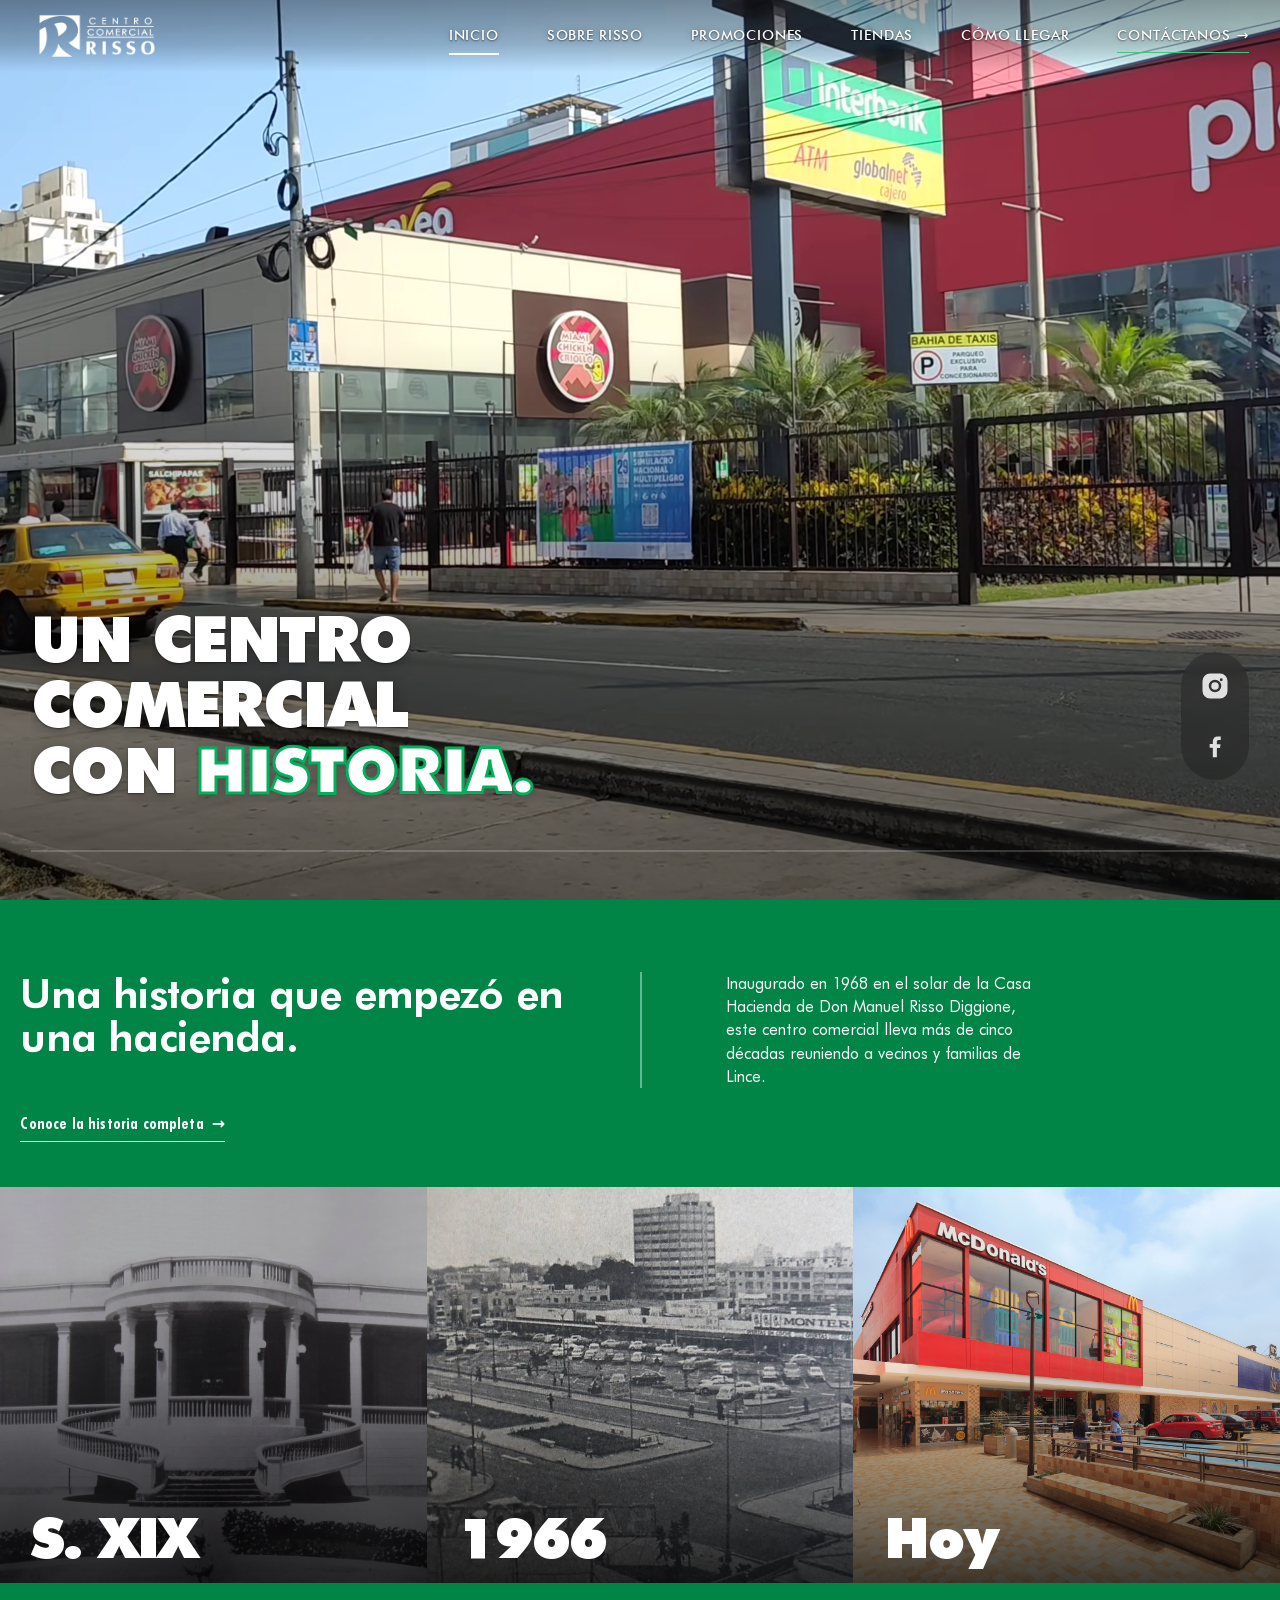
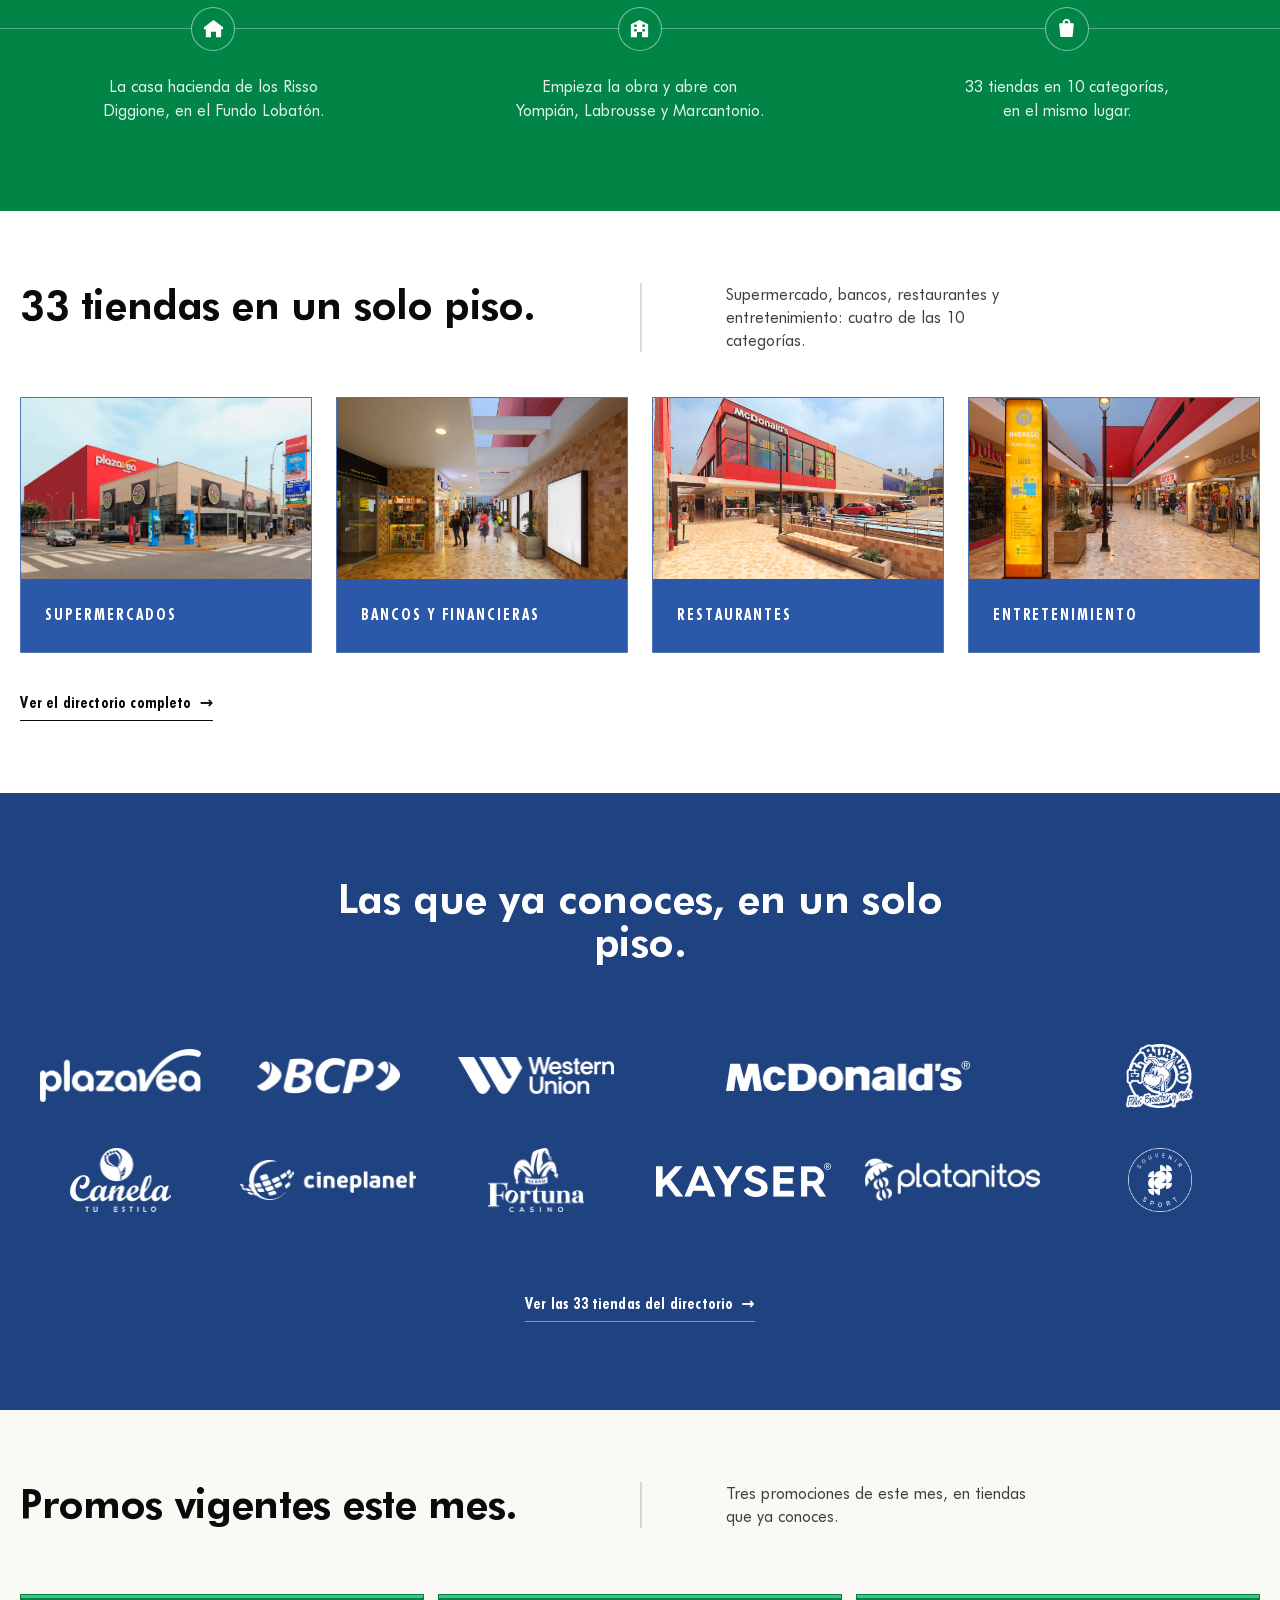
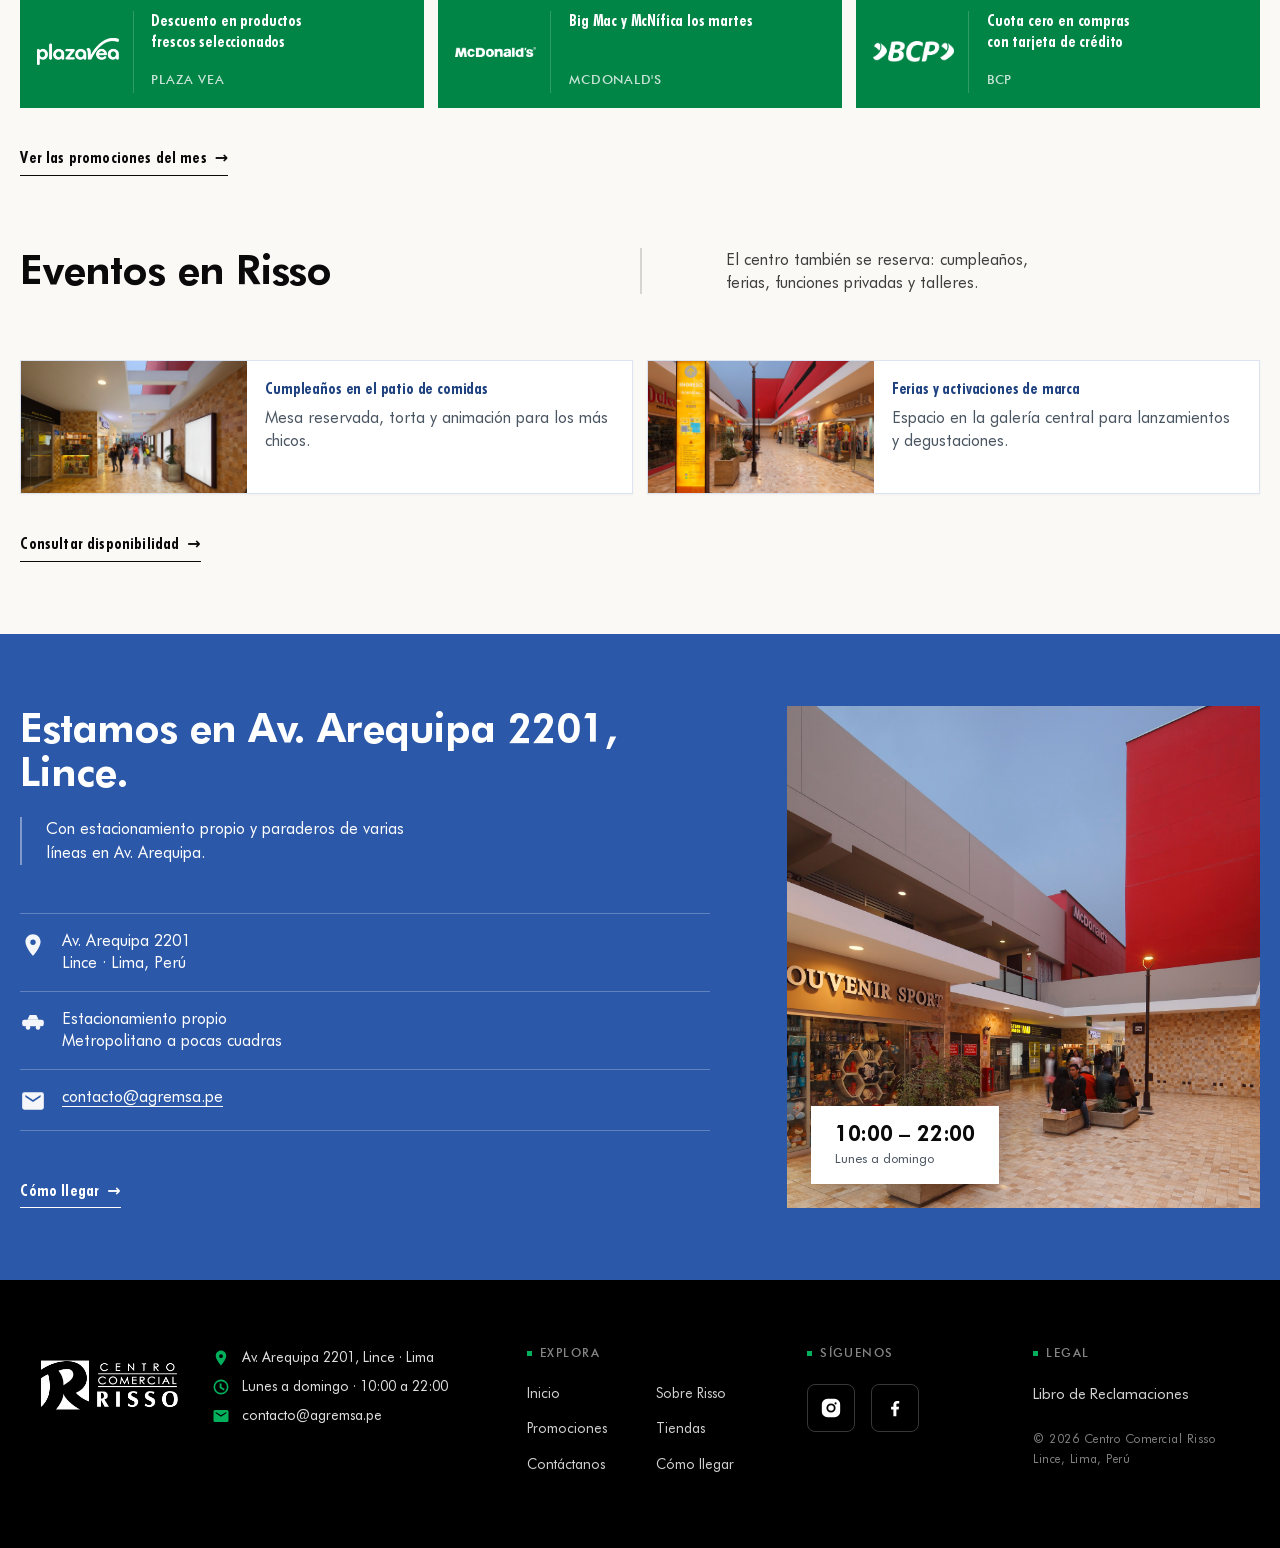
==== commit db4683f3: "merge(opendesign): home reordenado (Tiendas → Promos → Eventos), 3 promos sin vigencia, timeline-b c" ====
--- a/v2/index.html
+++ b/v2/index.html
@@ -89,7 +89,7 @@
     </section>
 
     <!-- ============================================================
-         STORYTELLING ANCHORS — Sobre Risso → Promos → Eventos → Tiendas → Contacto
+         STORYTELLING ANCHORS — Sobre Risso → Tiendas → Promos → Eventos → Contacto
          ============================================================ -->
 
     <!-- ANCLA 1 · SOBRE RISSO -->
@@ -143,103 +143,11 @@
         </ol>
     </section>
 
-    <!-- ANCLA 2 · DESCUENTOS -->
-    <section class="anchor anchor--paper" id="descuentos" aria-labelledby="anchor-2-title">
+    <!-- ANCLA 2 · TIENDAS -->
+    <section class="anchor anchor--white" id="tiendas" aria-labelledby="anchor-2-title">
       <div class="container">
         <div class="anchor-head">
-          <h2 id="anchor-2-title">Promos vigentes este mes.</h2>
-          <p>Cuatro promociones de este mes, en tiendas que ya conoces.</p>
-        </div>
-
-        <!-- Preview de 4 promos — mismas tarjetas verdes que Promociones:
-             raíl de logo a la izquierda, filete vertical, oferta a la derecha -->
-        <div class="promo-grid promo-grid--home">
-
-          <article class="promo-card">
-            <div class="promo-card-header">
-              <div class="promo-card-logo"><img src="assets/img/tenants/logos/PlazaVea_logo_rgb_blanco.png" alt="Plaza Vea" loading="lazy"></div>
-            </div>
-            <h3 class="promo-title">Descuento en productos frescos seleccionados</h3>
-            <p class="promo-store">Plaza Vea</p>
-            <p class="promo-vigency">Vigente todo el mes</p>
-          </article>
-
-          <article class="promo-card">
-            <div class="promo-card-header">
-              <div class="promo-card-logo"><img src="assets/img/tenants/logos/mcdonalds-wordmark_logo_blanco.png" alt="McDonald's" loading="lazy"></div>
-            </div>
-            <h3 class="promo-title">Big Mac y McNífica los martes</h3>
-            <p class="promo-store">McDonald's</p>
-            <p class="promo-vigency">Martes · 12:00 a 22:00</p>
-          </article>
-
-          <article class="promo-card">
-            <div class="promo-card-header">
-              <div class="promo-card-logo"><img src="assets/img/tenants/logos/BCP_logo_blanco.png" alt="BCP" loading="lazy"></div>
-            </div>
-            <h3 class="promo-title">Cuota cero en compras con tarjeta de crédito</h3>
-            <p class="promo-store">BCP</p>
-            <p class="promo-vigency">Hasta 12 cuotas</p>
-          </article>
-
-          <article class="promo-card">
-            <div class="promo-card-header">
-              <div class="promo-card-logo"><img src="assets/img/tenants/logos/El_burrito_logo_blanco.png" alt="El Burrito" loading="lazy"></div>
-            </div>
-            <h3 class="promo-title">Pollo a la brasa los domingos en familia</h3>
-            <p class="promo-store">El Burrito</p>
-            <p class="promo-vigency">Domingos · 12:00 a 21:00</p>
-          </article>
-
-        </div>
-
-        <div class="anchor-foot">
-          <a href="descuentos.html" class="cta-link">Ver las promociones del mes</a>
-        </div>
-      </div>
-    </section>
-
-    <!-- ANCLA 2B · EVENTOS -->
-    <section class="anchor anchor--paper anchor--events-home" id="eventos" aria-labelledby="eventos-title">
-      <div class="container">
-        <div class="anchor-head">
-          <h2 id="eventos-title">Eventos en Risso</h2>
-          <p>El centro también se reserva: cumpleaños, ferias, funciones privadas y talleres.</p>
-        </div>
-
-        <!-- Preview de 2 eventos — misma tarjeta horizontal que Promociones -->
-        <div class="event-grid event-grid--home">
-          <article class="event-card">
-            <div class="event-card-media">
-              <img src="assets/img/cc/ccrisso/galeria3_MG_5035.jpg" alt="Cumpleaños en el patio de comidas" loading="lazy">
-            </div>
-            <div class="event-card-body">
-              <h3 class="event-card-title">Cumpleaños en el patio de comidas</h3>
-              <p>Mesa reservada, torta y animación para los más chicos.</p>
-            </div>
-          </article>
-          <article class="event-card">
-            <div class="event-card-media">
-              <img src="assets/img/cc/ccrisso/galeria7_MG_5023.jpg" alt="Ferias y activaciones de marca" loading="lazy">
-            </div>
-            <div class="event-card-body">
-              <h3 class="event-card-title">Ferias y activaciones de marca</h3>
-              <p>Espacio en la galería central para lanzamientos y degustaciones.</p>
-            </div>
-          </article>
-        </div>
-
-        <div class="anchor-foot">
-          <a href="contacto.html" class="cta-link">Consultar disponibilidad</a>
-        </div>
-      </div>
-    </section>
-
-    <!-- ANCLA 3 · TIENDAS -->
-    <section class="anchor anchor--white" id="tiendas" aria-labelledby="anchor-3-title">
-      <div class="container">
-        <div class="anchor-head">
-          <h2 id="anchor-3-title">33 tiendas en un solo piso.</h2>
+          <h2 id="anchor-2-title">33 tiendas en un solo piso.</h2>
           <p>Supermercado, bancos, restaurantes y entretenimiento: cuatro de las 10 categorías.</p>
         </div>
 
@@ -303,6 +211,86 @@
         <p class="marca-cta">
           <a href="tiendas.html" class="cta-link is-on-dark">Ver las 33 tiendas del directorio</a>
         </p>
+      </div>
+    </section>
+
+    <!-- ANCLA 3 · PROMOCIONES -->
+    <section class="anchor anchor--paper" id="descuentos" aria-labelledby="anchor-3-title">
+      <div class="container">
+        <div class="anchor-head">
+          <h2 id="anchor-3-title">Promos vigentes este mes.</h2>
+          <p>Tres promociones de este mes, en tiendas que ya conoces.</p>
+        </div>
+
+        <!-- Preview de 3 promos — mismas tarjetas verdes que Promociones:
+             raíl de logo a la izquierda, filete vertical, oferta a la derecha -->
+        <div class="promo-grid promo-grid--home">
+
+          <article class="promo-card">
+            <div class="promo-card-header">
+              <div class="promo-card-logo"><img src="assets/img/tenants/logos/PlazaVea_logo_rgb_blanco.png" alt="Plaza Vea" loading="lazy"></div>
+            </div>
+            <h3 class="promo-title">Descuento en productos frescos seleccionados</h3>
+            <p class="promo-store">Plaza Vea</p>
+          </article>
+
+          <article class="promo-card">
+            <div class="promo-card-header">
+              <div class="promo-card-logo"><img src="assets/img/tenants/logos/mcdonalds-wordmark_logo_blanco.png" alt="McDonald's" loading="lazy"></div>
+            </div>
+            <h3 class="promo-title">Big Mac y McNífica los martes</h3>
+            <p class="promo-store">McDonald's</p>
+          </article>
+
+          <article class="promo-card">
+            <div class="promo-card-header">
+              <div class="promo-card-logo"><img src="assets/img/tenants/logos/BCP_logo_blanco.png" alt="BCP" loading="lazy"></div>
+            </div>
+            <h3 class="promo-title">Cuota cero en compras con tarjeta de crédito</h3>
+            <p class="promo-store">BCP</p>
+          </article>
+
+        </div>
+
+        <div class="anchor-foot">
+          <a href="descuentos.html" class="cta-link">Ver las promociones del mes</a>
+        </div>
+      </div>
+    </section>
+
+    <!-- ANCLA 3B · EVENTOS -->
+    <section class="anchor anchor--paper anchor--events-home" id="eventos" aria-labelledby="eventos-title">
+      <div class="container">
+        <div class="anchor-head">
+          <h2 id="eventos-title">Eventos en Risso</h2>
+          <p>El centro también se reserva: cumpleaños, ferias, funciones privadas y talleres.</p>
+        </div>
+
+        <!-- Preview de 2 eventos — misma tarjeta horizontal que Promociones -->
+        <div class="event-grid event-grid--home">
+          <article class="event-card">
+            <div class="event-card-media">
+              <img src="assets/img/cc/ccrisso/galeria3_MG_5035.jpg" alt="Cumpleaños en el patio de comidas" loading="lazy">
+            </div>
+            <div class="event-card-body">
+              <h3 class="event-card-title">Cumpleaños en el patio de comidas</h3>
+              <p>Mesa reservada, torta y animación para los más chicos.</p>
+            </div>
+          </article>
+          <article class="event-card">
+            <div class="event-card-media">
+              <img src="assets/img/cc/ccrisso/galeria7_MG_5023.jpg" alt="Ferias y activaciones de marca" loading="lazy">
+            </div>
+            <div class="event-card-body">
+              <h3 class="event-card-title">Ferias y activaciones de marca</h3>
+              <p>Espacio en la galería central para lanzamientos y degustaciones.</p>
+            </div>
+          </article>
+        </div>
+
+        <div class="anchor-foot">
+          <a href="contacto.html" class="cta-link">Consultar disponibilidad</a>
+        </div>
       </div>
     </section>
 
--- a/v2/assets/css/styles.css
+++ b/v2/assets/css/styles.css
@@ -518,11 +518,6 @@
     justify-self: start;
     margin-top: var(--s-5);
   }
-  .anchor-head > p {
-    grid-column: 2; grid-row: 1;
-    margin: 0;
-    padding-left: var(--s-7);
-  }
 }
 .anchor-eyebrow { display: flex; align-items: center; gap: var(--s-3); margin-bottom: var(--s-5); }
 .anchor-eyebrow .num {
@@ -553,6 +548,15 @@
 @media (min-width: 1100px) {
   .anchor-head p { font-size: var(--fs-body-lg); line-height: 1.45; max-width: 44ch; }
 }
+/* Columna derecha: el divisor mantiene el mismo margen óptico a ambos lados
+   (≈--s-9 en desktop, igualando el hueco que deja el titular a su izquierda). */
+@media (min-width: 900px) {
+  .anchor-head > p {
+    grid-column: 2; grid-row: 1;
+    margin: 0;
+    padding-left: clamp(var(--s-7), 6.6vw, var(--s-9));
+  }
+}
 .anchor-foot { margin-top: clamp(28px, 3vw, 40px); display: flex; gap: var(--s-7); flex-wrap: wrap; align-items: center; }
 .anchor--green .anchor-eyebrow .num { color: var(--fg-on-green); }
 .anchor--blue .anchor-eyebrow .num,
@@ -642,7 +646,8 @@
 }
 .timeline-b-node {
   position: absolute;
-  top: 0; left: var(--gutter);
+  top: 0; left: 50%;
+  transform: translateX(-50%);
   display: grid;
   place-items: center;
   width: 44px; height: 44px;
@@ -659,7 +664,9 @@
   color: var(--fg-on-green);
   opacity: 0.9;
   padding-inline: var(--gutter);
-  max-width: 50ch;
+  max-width: 38ch;
+  margin-inline: auto;
+  text-align: center;
   text-wrap: balance;
 }
 .timeline-b-item:hover .timeline-b-photo img { transform: scale(1.025); }
@@ -671,18 +678,9 @@
 @media (min-width: 720px) {
   .timeline-b { grid-template-columns: repeat(3, minmax(0, 1fr)); gap: 0; }
   .timeline-b-photo { aspect-ratio: auto; height: clamp(300px, 44vh, 520px); }
-  /* La primera y la última tarjeta alinean su texto con el contenedor de la banda */
+  /* La primera tarjeta alinea su año con el contenedor de la banda */
   .timeline-b-item:first-child .timeline-b-year {
     left: max(var(--gutter), calc((100vw - var(--maxw-content)) / 2 + var(--gutter)));
-  }
-  .timeline-b-item:first-child .timeline-b-blurb {
-    padding-left: max(var(--gutter), calc((100vw - var(--maxw-content)) / 2 + var(--gutter)));
-  }
-  .timeline-b-item:first-child .timeline-b-node {
-    left: max(var(--gutter), calc((100vw - var(--maxw-content)) / 2 + var(--gutter)));
-  }
-  .timeline-b-item:last-child .timeline-b-blurb {
-    padding-right: max(var(--gutter), calc((100vw - var(--maxw-content)) / 2 + var(--gutter)));
   }
 }
 @media (prefers-reduced-motion: reduce) {
@@ -2292,13 +2290,7 @@
   .promo-grid { grid-template-columns: repeat(3, minmax(0, 1fr)); gap: 14px; }
 }
 .promo-card.is-extra[hidden] { display: none; }
-/* Inicio · preview de 4 promos en una fila, con el mismo alto de tarjeta */
-@media (min-width: 640px) {
-  .promo-grid--home { grid-template-columns: repeat(2, minmax(0, 1fr)); }
-}
-@media (min-width: 1024px) {
-  .promo-grid--home { grid-template-columns: repeat(4, minmax(0, 1fr)); }
-}
+/* Inicio · preview de 3 promos en una fila (hereda las 3 columnas base). */
 
 /* La promo no es una ficha de directorio: es una oferta. Tarjeta verde llena,
    logo blanco sin filtro y la cifra como único acento en blanco.
